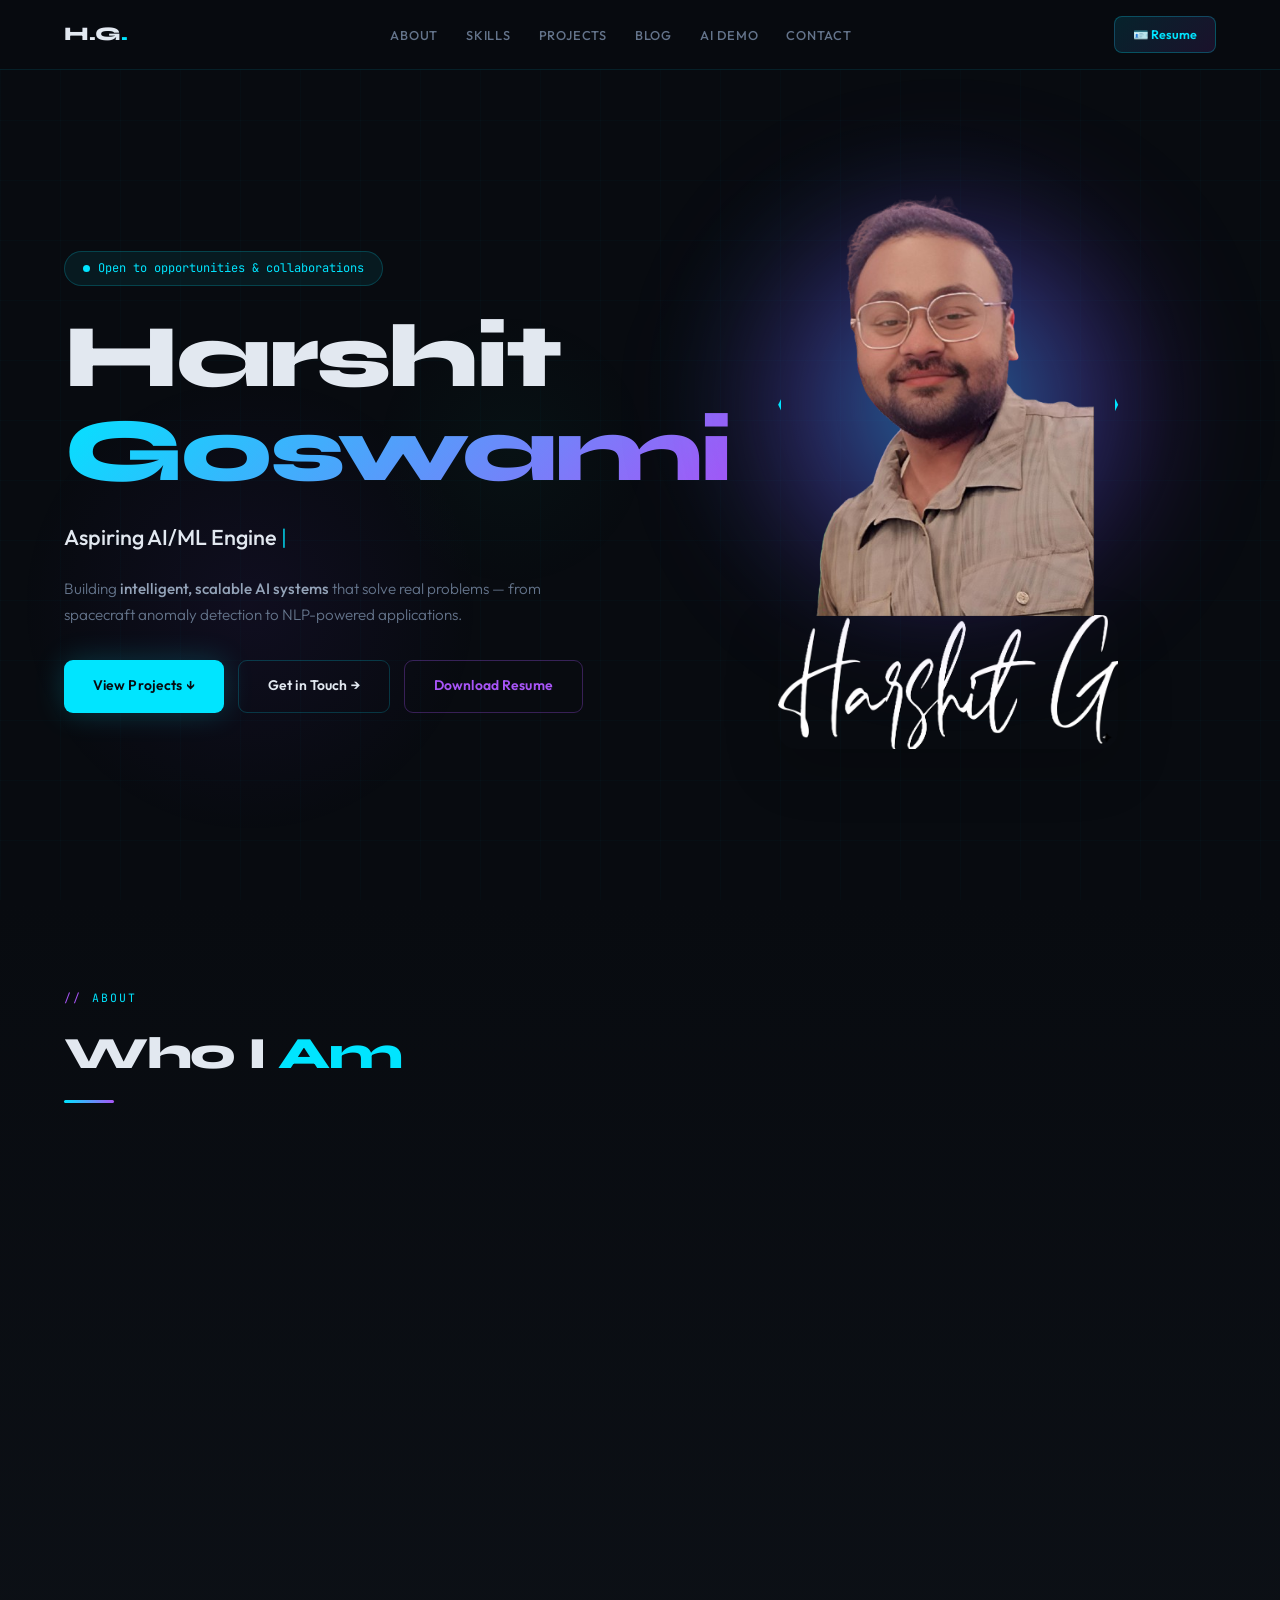
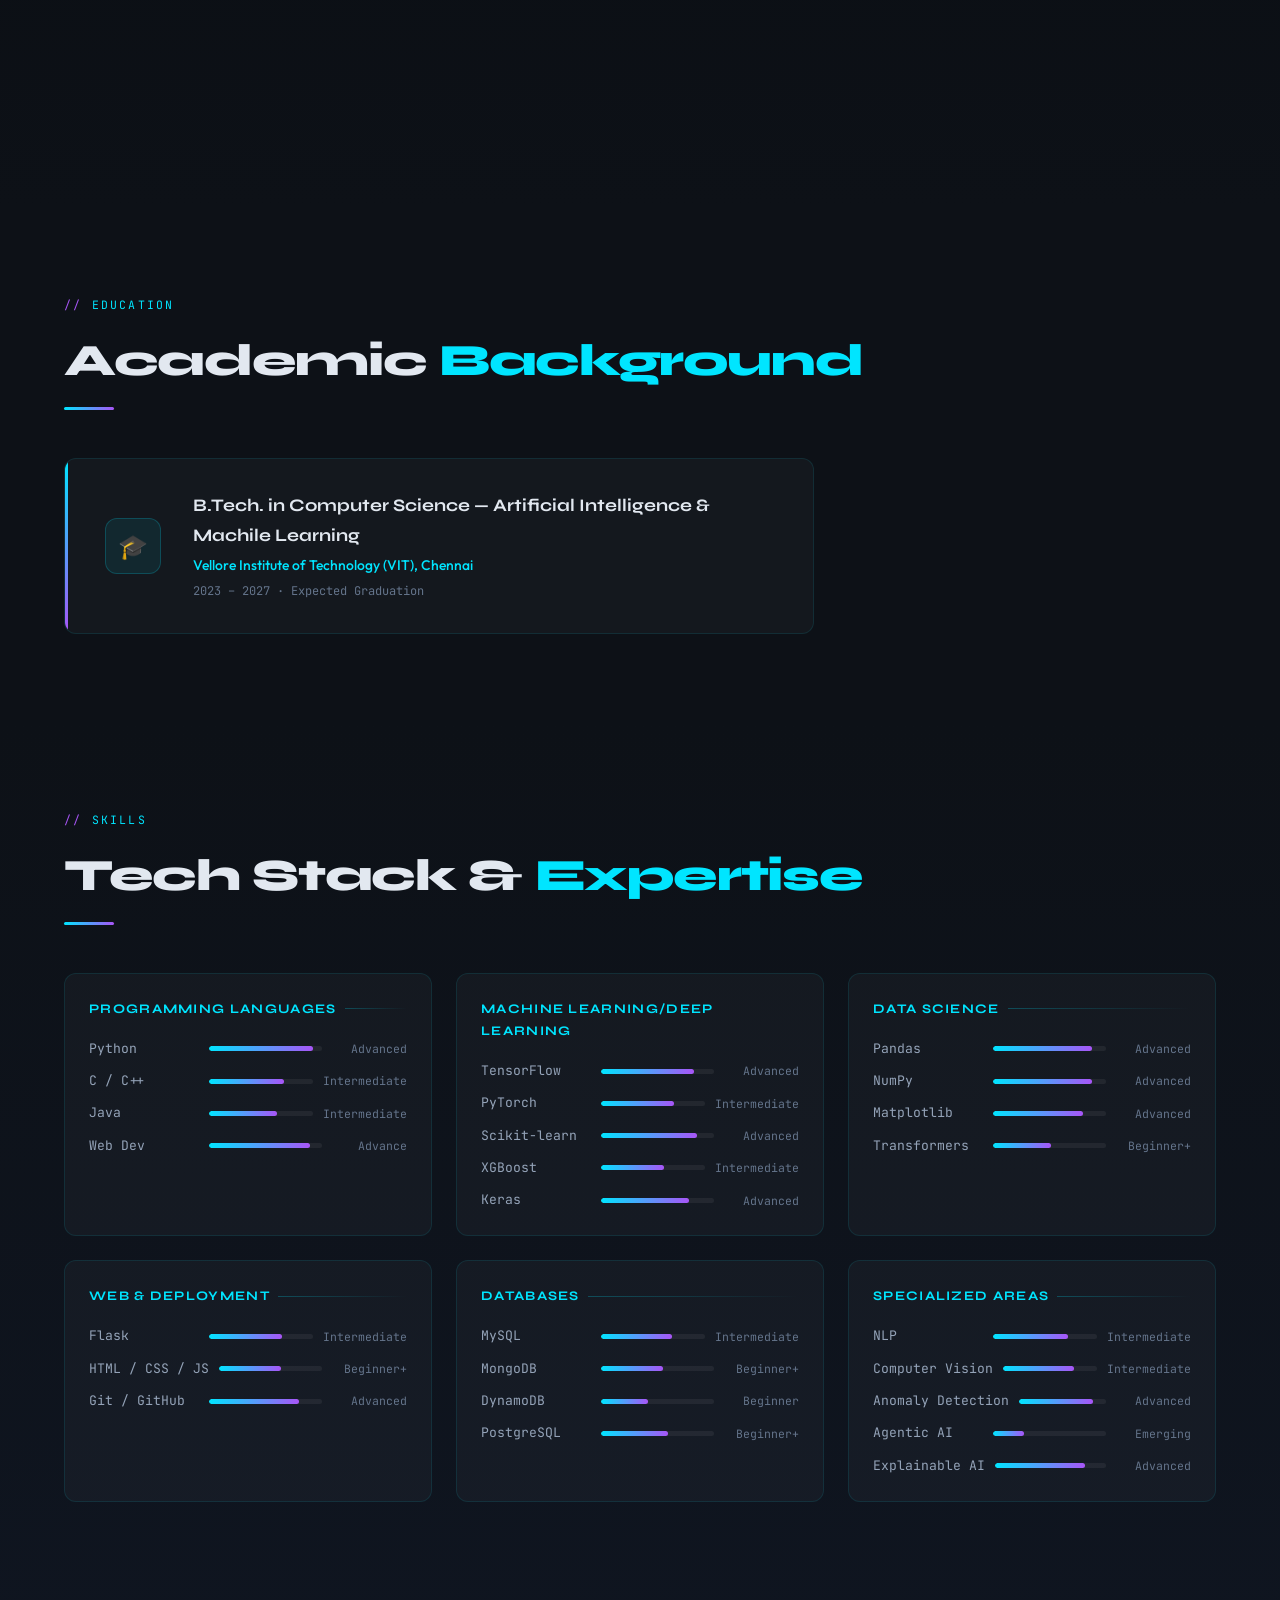
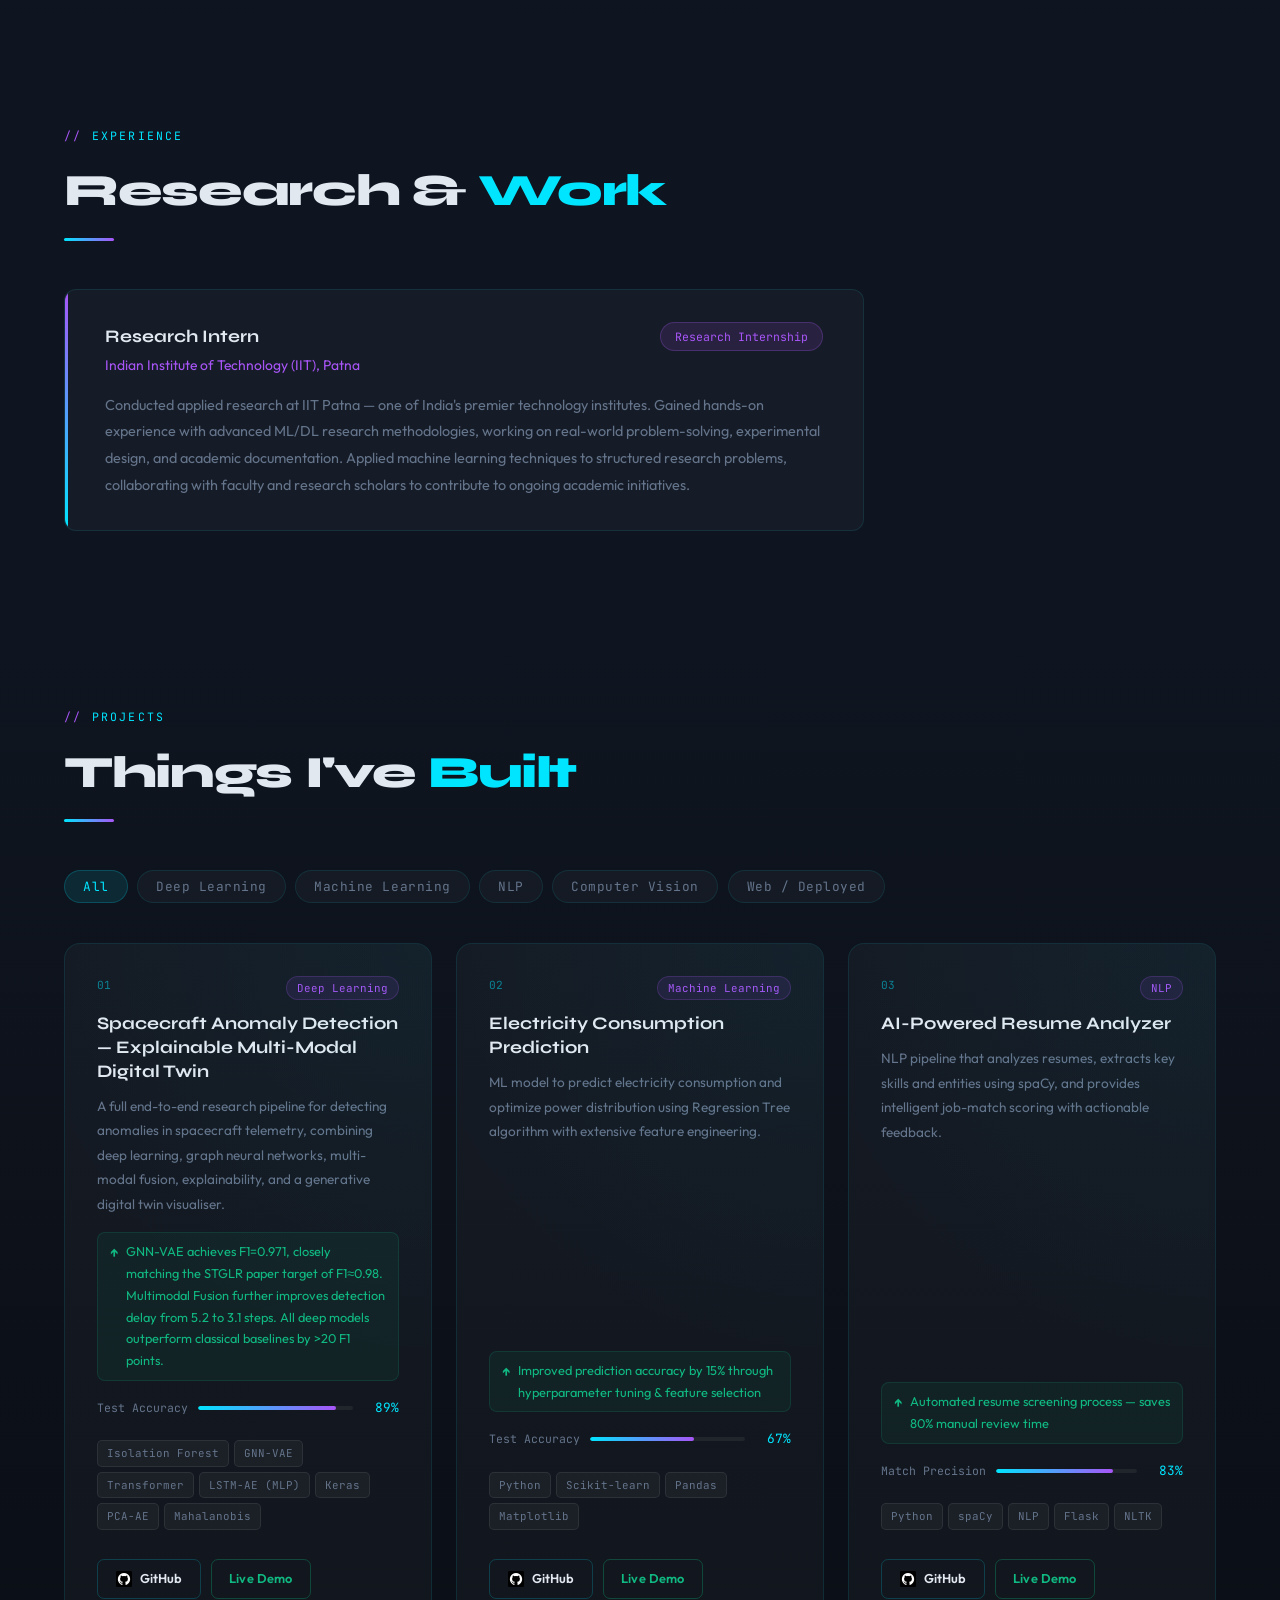
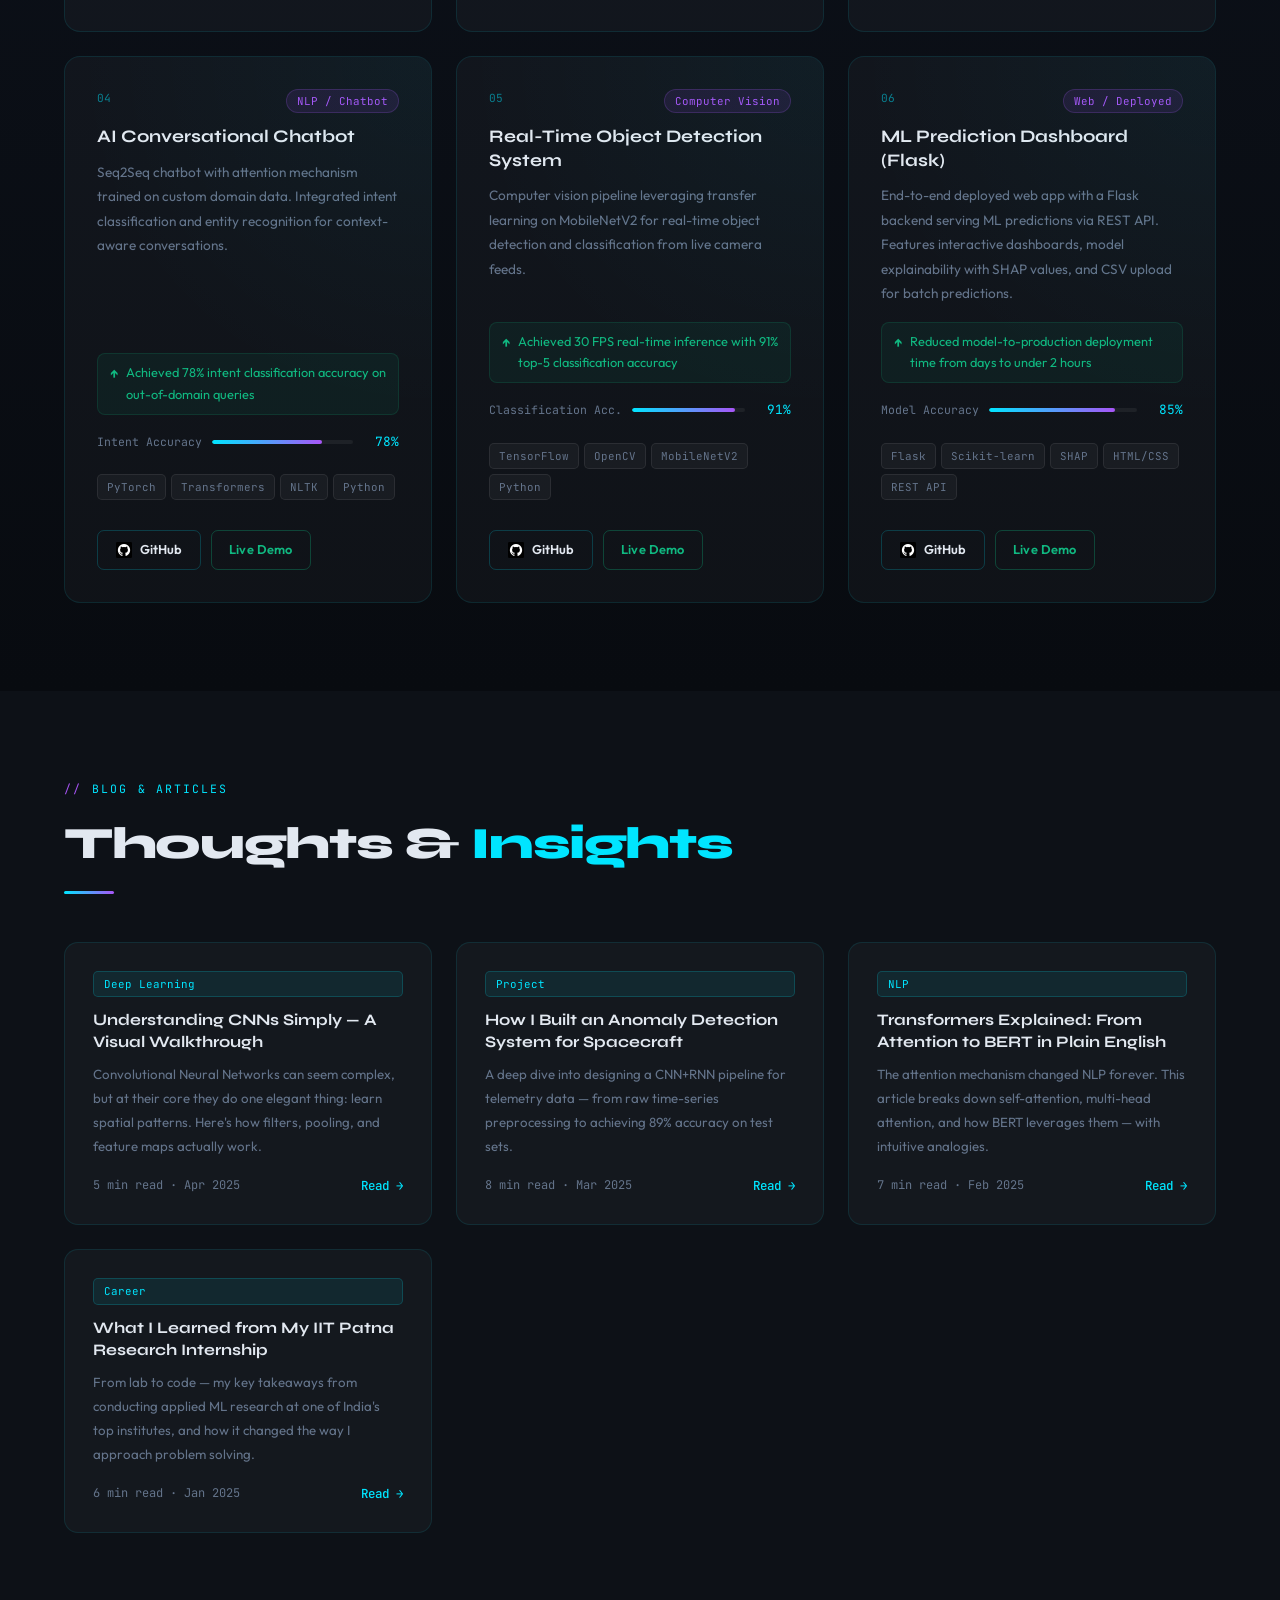
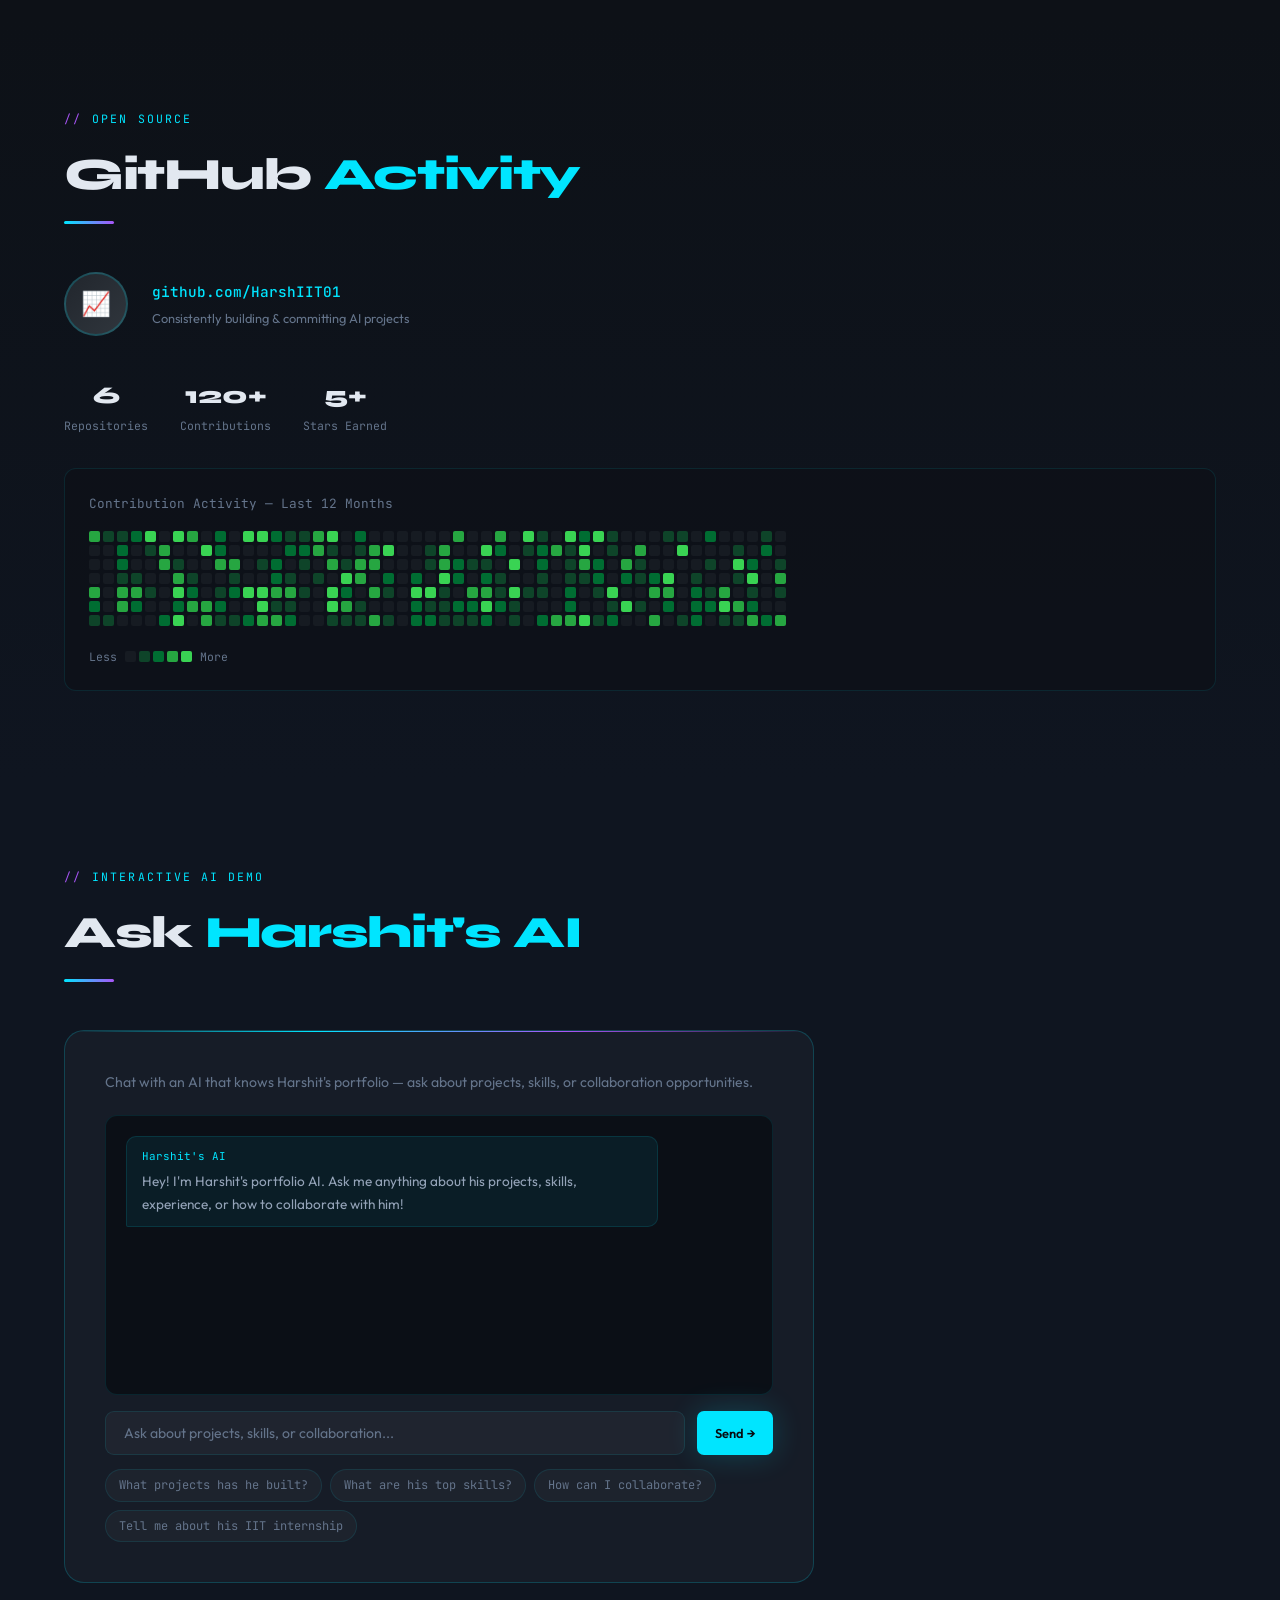
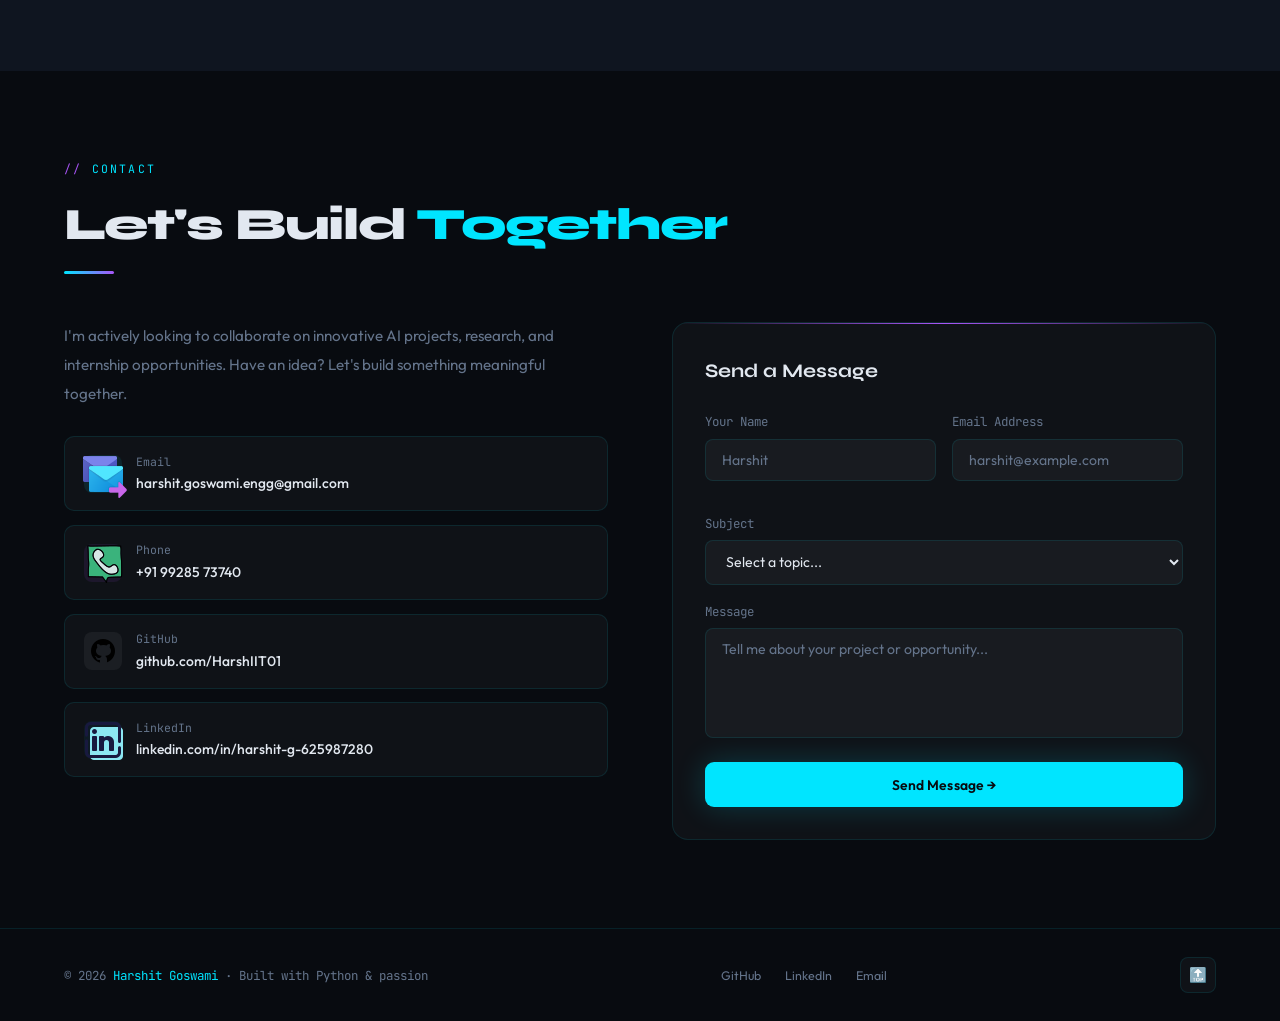
==== index.html @ 1da71f23 "Update index.html" ====
<!DOCTYPE html>
<html lang="en">
<head>
<meta charset="UTF-8"/>
<meta name="viewport" content="width=device-width,initial-scale=1.0"/>
<meta name="description" content="Harshit Goswami — AI/ML Engineer & Builder. B.Tech AI at VIT Chennai, IIT Patna Research Intern. Specializing in Deep Learning, NLP, Computer Vision."/>
<meta name="keywords" content="Harshit Goswami, AI Engineer, ML Engineer, Deep Learning, NLP, VIT Chennai, IIT Patna, Python, TensorFlow, Portfolio"/>
<meta name="author" content="Harshit Goswami"/>
<meta property="og:title" content="Harshit Goswami — AI/ML Engineer"/>
<meta property="og:description" content="Building intelligent, scalable systems that solve real-world problems."/>
<meta property="og:type" content="website"/>
<link rel="icon" href="data:image/svg+xml,<svg xmlns='http://www.w3.org/2000/svg' viewBox='0 0 100 100'><rect width='100' height='100' rx='20' fill='%23080b10'/><text y='72' x='12' font-size='70' font-family='monospace' fill='%2300e5ff' font-weight='bold'>H</text></svg>"/>
<title>Harshit Goswami — AI/ML Engineer</title>
<link rel="preconnect" href="https://fonts.googleapis.com"/>
<link href="https://fonts.googleapis.com/css2?family=Syne:wght@400;600;700;800&family=JetBrains+Mono:wght@300;400;500&family=Outfit:wght@300;400;500;600&display=swap" rel="stylesheet"/>
<style>
:root{
  --bg:#080b10;--bg2:#0d1117;--bg3:#0f1520;
  --cyan:#00e5ff;--cyan2:#00b4d8;
  --purple:#7c3aed;--purple2:#a855f7;
  --green:#10b981;
  --text:#e2e8f0;--muted:#64748b;--muted2:#94a3b8;
  --border:rgba(0,229,255,0.1);--border2:rgba(0,229,255,0.2);
  --glass:rgba(255,255,255,0.03);--card:rgba(255,255,255,0.04);
}
*,*::before,*::after{box-sizing:border-box;margin:0;padding:0}
html{scroll-behavior:smooth}
body{background:var(--bg);color:var(--text);font-family:'Outfit',sans-serif;overflow-x:hidden;line-height:1.7;cursor:default}

/* SCROLLBAR */
::-webkit-scrollbar{width:5px}
::-webkit-scrollbar-track{background:var(--bg2)}
::-webkit-scrollbar-thumb{background:linear-gradient(180deg,var(--cyan),var(--purple2));border-radius:3px}

/* GRID BG */
body::before{content:'';position:fixed;inset:0;background-image:linear-gradient(rgba(0,229,255,0.02) 1px,transparent 1px),linear-gradient(90deg,rgba(0,229,255,0.02) 1px,transparent 1px);background-size:60px 60px;pointer-events:none;z-index:0}

/* ══ PRELOADER ══ */
#preloader{position:fixed;inset:0;background:var(--bg);z-index:9999;display:flex;flex-direction:column;align-items:center;justify-content:center;gap:1.5rem;transition:opacity 0.5s,visibility 0.5s}
#preloader.done{opacity:0;visibility:hidden}
.pre-logo{font-family:'Syne',sans-serif;font-size:2.5rem;font-weight:800;letter-spacing:-0.03em}
.pre-logo span{color:var(--cyan)}
.pre-tagline{font-family:'JetBrains Mono',monospace;font-size:0.72rem;color:var(--muted);letter-spacing:0.15em;text-transform:uppercase;margin-top:-0.5rem}
.pre-bar-wrap{width:220px;height:2px;background:rgba(255,255,255,0.07);border-radius:2px;overflow:hidden}
.pre-bar-fill{height:100%;width:0;background:linear-gradient(90deg,var(--cyan),var(--purple2));border-radius:2px;transition:width 0.05s linear}
.pre-percent{font-family:'JetBrains Mono',monospace;font-size:0.72rem;color:var(--cyan)}

/* ══ NAV ══ */
nav{position:fixed;top:0;left:0;right:0;z-index:200;display:flex;align-items:center;justify-content:space-between;padding:1rem 5%;background:rgba(8,11,16,0.9);backdrop-filter:blur(24px);border-bottom:1px solid var(--border);transition:all 0.3s}
.logo{font-family:'Syne',sans-serif;font-weight:800;font-size:1.2rem;color:var(--text);text-decoration:none}
.logo span{color:var(--cyan)}
.nav-center{display:flex;gap:1.75rem;list-style:none}
.nav-center a{color:var(--muted);text-decoration:none;font-size:0.8rem;font-weight:500;letter-spacing:0.06em;text-transform:uppercase;transition:color 0.25s;position:relative}
.nav-center a::after{content:'';position:absolute;bottom:-3px;left:0;right:0;height:1px;background:var(--cyan);transform:scaleX(0);transition:transform 0.25s}
.nav-center a:hover,.nav-center a.active{color:var(--cyan)}
.nav-center a:hover::after,.nav-center a.active::after{transform:scaleX(1)}
.nav-resume{display:inline-flex;align-items:center;gap:6px;background:linear-gradient(135deg,rgba(0,229,255,0.12),rgba(168,85,247,0.12));border:1px solid rgba(0,229,255,0.25);color:var(--cyan);padding:7px 18px;border-radius:8px;font-size:0.78rem;font-weight:600;text-decoration:none;transition:all 0.3s;white-space:nowrap}
.nav-resume:hover{background:var(--cyan);color:var(--bg);box-shadow:0 0 25px rgba(0,229,255,0.35)}
.hamburger{display:none;flex-direction:column;gap:5px;cursor:pointer;padding:4px}
.hamburger span{width:24px;height:2px;background:var(--muted);border-radius:2px;transition:all 0.3s}

/* ══ HERO ══ */
#hero{min-height:100vh;display:flex;align-items:center;padding:9rem 5% 5rem;position:relative;z-index:1;overflow:hidden}
.hero-glow{position:absolute;pointer-events:none;border-radius:50%}
.hero-glow.g1{top:10%;right:5%;width:600px;height:600px;background:radial-gradient(circle,rgba(0,229,255,0.07) 0%,transparent 65%)}
.hero-glow.g2{bottom:5%;left:0;width:500px;height:500px;background:radial-gradient(circle,rgba(124,58,237,0.07) 0%,transparent 65%)}
.hero-glow.g3{top:50%;left:40%;width:300px;height:300px;background:radial-gradient(circle,rgba(16,185,129,0.04) 0%,transparent 65%);transform:translate(-50%,-50%)}

.hero-badge{display:inline-flex;align-items:center;gap:8px;background:rgba(0,229,255,0.07);border:1px solid rgba(0,229,255,0.2);padding:6px 18px;border-radius:100px;font-family:'JetBrains Mono',monospace;font-size:0.75rem;color:var(--cyan);margin-bottom:1.5rem;animation:fadeUp 0.6s ease both}
.dot-pulse{width:7px;height:7px;border-radius:50%;background:var(--cyan);animation:dpulse 2s infinite}
@keyframes dpulse{0%,100%{opacity:1;transform:scale(1)}50%{opacity:0.4;transform:scale(0.7)}}

.hero-name{font-family:'Syne',sans-serif;font-size:clamp(2.8rem,7vw,6rem);font-weight:800;line-height:1.05;letter-spacing:-0.03em;animation:fadeUp 0.6s 0.1s ease both}
.hero-name .accent{background:linear-gradient(135deg,var(--cyan),var(--purple2));-webkit-background-clip:text;-webkit-text-fill-color:transparent;background-clip:text}

.hero-typing-wrap{font-size:clamp(1rem,2.2vw,1.35rem);color:var(--muted2);margin:1.25rem 0;min-height:2.4rem;animation:fadeUp 0.6s 0.18s ease both;display:flex;align-items:center;gap:4px}
.hero-typing-text{color:var(--text);font-weight:500}
.cursor-blink{color:var(--cyan);font-weight:300;animation:cblink 0.85s step-end infinite}
@keyframes cblink{50%{opacity:0}}

.hero-sub{max-width:520px;color:var(--muted);font-size:0.95rem;margin-bottom:2rem;font-weight:300;animation:fadeUp 0.6s 0.25s ease both}
.hero-sub strong{color:var(--muted2);font-weight:500}

.hero-cta{display:flex;gap:0.9rem;flex-wrap:wrap;animation:fadeUp 0.6s 0.32s ease both}
.btn{display:inline-flex;align-items:center;gap:8px;padding:0.85rem 1.8rem;border-radius:9px;font-weight:600;font-size:0.87rem;text-decoration:none;transition:all 0.3s;letter-spacing:0.01em;border:none;cursor:pointer;font-family:'Outfit',sans-serif}
.btn-cyan{background:var(--cyan);color:var(--bg);box-shadow:0 0 30px rgba(0,229,255,0.2)}
.btn-cyan:hover{background:#00cce8;box-shadow:0 0 50px rgba(0,229,255,0.4);transform:translateY(-2px)}
.btn-outline{background:transparent;border:1px solid var(--border2);color:var(--text)}
.btn-outline:hover{border-color:rgba(0,229,255,0.5);background:rgba(0,229,255,0.05);transform:translateY(-2px)}
.btn-purple{background:transparent;border:1px solid rgba(168,85,247,0.3);color:var(--purple2)}
.btn-purple:hover{border-color:var(--purple2);background:rgba(168,85,247,0.08);transform:translateY(-2px)}
.btn-sm{padding:0.5rem 1.1rem;font-size:0.8rem;border-radius:7px}
.btn-green{background:transparent;border:1px solid rgba(16,185,129,0.3);color:var(--green)}
.btn-green:hover{border-color:var(--green);background:rgba(16,185,129,0.07);transform:translateY(-1px)}

.hero-stats{display:flex;gap:2.5rem;margin-top:3.5rem;animation:fadeUp 0.6s 0.4s ease both;flex-wrap:wrap}
.stat{text-align:left}
.stat-num{font-family:'Syne',sans-serif;font-size:2rem;font-weight:800;color:var(--cyan);display:block;line-height:1}
.stat-label{font-size:0.75rem;color:var(--muted);text-transform:uppercase;letter-spacing:0.08em;margin-top:4px}
.stat-divider{width:1px;background:var(--border);align-self:stretch}

@keyframes fadeUp{from{opacity:0;transform:translateY(22px)}to{opacity:1;transform:translateY(0)}}

/* ══ SECTION COMMONS ══ */
section{padding:5.5rem 5%;position:relative;z-index:1}
.sec-label{font-family:'JetBrains Mono',monospace;font-size:0.72rem;color:var(--cyan);text-transform:uppercase;letter-spacing:0.18em;margin-bottom:0.5rem;display:flex;align-items:center;gap:10px}
.sec-label::before{content:'//';color:var(--purple2)}
.sec-title{font-family:'Syne',sans-serif;font-size:clamp(1.8rem,4vw,2.8rem);font-weight:800;letter-spacing:-0.03em;margin-bottom:0.5rem}
.sec-title .hl{color:var(--cyan)}
.sec-line{width:50px;height:3px;background:linear-gradient(90deg,var(--cyan),var(--purple2));border-radius:2px;margin-bottom:3rem}

/* ══ ABOUT ══ */
#about{background:linear-gradient(180deg,var(--bg) 0%,var(--bg2) 100%)}
.about-grid{display:grid;grid-template-columns:280px 1fr;gap:3.5rem;align-items:start}
.about-card{background:var(--glass);border:1px solid var(--border);border-radius:16px;padding:2rem;text-align:center;position:relative;overflow:hidden}
.about-card::before{content:'';position:absolute;top:0;left:0;right:0;height:1px;background:linear-gradient(90deg,transparent,var(--cyan),transparent)}
.avatar{width:90px;height:90px;border-radius:50%;background:linear-gradient(135deg,var(--cyan),var(--purple2));display:flex;align-items:center;justify-content:center;margin:0 auto 1rem;font-family:'Syne',sans-serif;font-size:1.9rem;font-weight:800;color:var(--bg);position:relative}
.avatar::after{content:'';position:absolute;inset:-5px;border-radius:50%;border:1.5px solid rgba(0,229,255,0.25);animation:rotatering 10s linear infinite}
@keyframes rotatering{to{transform:rotate(360deg);border-color:rgba(168,85,247,0.4)}}
.avatar-name{font-family:'Syne',sans-serif;font-size:1.05rem;font-weight:700;margin-bottom:2px}
.avatar-role{color:var(--cyan);font-size:0.78rem;font-family:'JetBrains Mono',monospace;margin-bottom:1.2rem}
.about-row{display:flex;align-items:flex-start;gap:10px;font-size:0.82rem;color:var(--muted);padding:8px 0;border-bottom:1px solid rgba(255,255,255,0.04);text-align:left}
.about-row:last-child{border:none}
.about-row .ri{color:var(--cyan);font-size:1rem;flex-shrink:0;margin-top:1px}
.about-bio p{color:var(--muted);font-size:0.95rem;line-height:1.9;margin-bottom:1rem}
.about-bio p:last-child{margin:0}

/* ══ EDUCATION ══ */
#education{background:var(--bg2)}
.edu-card{background:var(--glass);border:1px solid var(--border);border-radius:12px;padding:2rem 2.5rem;display:flex;align-items:center;gap:2rem;max-width:750px;position:relative;overflow:hidden;transition:border-color 0.3s,transform 0.3s}
.edu-card:hover{border-color:rgba(0,229,255,0.3);transform:translateX(6px)}
.edu-card::before{content:'';position:absolute;left:0;top:0;bottom:0;width:3px;background:linear-gradient(180deg,var(--cyan),var(--purple2))}
.edu-icon{width:56px;height:56px;border-radius:12px;background:rgba(0,229,255,0.08);border:1px solid rgba(0,229,255,0.2);display:flex;align-items:center;justify-content:center;font-size:1.5rem;flex-shrink:0}
.edu-deg{font-family:'Syne',sans-serif;font-size:1.1rem;font-weight:700;margin-bottom:3px}
.edu-inst{color:var(--cyan);font-size:0.87rem;font-weight:500;margin-bottom:3px}
.edu-year{font-family:'JetBrains Mono',monospace;font-size:0.75rem;color:var(--muted)}

/* ══ SKILLS ══ */
#skills{background:linear-gradient(180deg,var(--bg2) 0%,var(--bg3) 100%)}
.skills-grid{display:grid;grid-template-columns:repeat(auto-fit,minmax(300px,1fr));gap:1.5rem;margin-bottom:3rem}
.skill-cat{background:var(--glass);border:1px solid var(--border);border-radius:12px;padding:1.5rem;transition:border-color 0.3s,transform 0.3s}
.skill-cat:hover{border-color:rgba(0,229,255,0.22);transform:translateY(-3px)}
.skill-cat-hd{font-family:'Syne',sans-serif;font-size:0.82rem;font-weight:700;color:var(--cyan);text-transform:uppercase;letter-spacing:0.1em;margin-bottom:1.1rem;display:flex;align-items:center;gap:8px}
.skill-cat-hd::after{content:'';flex:1;height:1px;background:linear-gradient(90deg,rgba(0,229,255,0.25),transparent)}
.skill-bar-row{display:flex;align-items:center;gap:10px;margin-bottom:10px}
.skill-bar-row:last-child{margin-bottom:0}
.skill-name{font-size:0.82rem;color:var(--muted2);min-width:110px;font-family:'JetBrains Mono',monospace}
.skill-bar{flex:1;height:5px;background:rgba(255,255,255,0.06);border-radius:3px;overflow:hidden;position:relative}
.skill-fill{height:100%;border-radius:3px;background:linear-gradient(90deg,var(--cyan),var(--purple2));width:0;transition:width 1s ease}
.skill-lvl{font-size:0.72rem;color:var(--muted);min-width:75px;text-align:right;font-family:'JetBrains Mono',monospace}

/* ══ EXPERIENCE ══ */
#experience{background:var(--bg3)}
.exp-card{background:var(--glass);border:1px solid var(--border);border-radius:12px;padding:2rem 2.5rem;max-width:800px;position:relative;overflow:hidden;transition:border-color 0.3s,transform 0.3s}
.exp-card:hover{border-color:rgba(168,85,247,0.3);transform:translateX(6px)}
.exp-card::before{content:'';position:absolute;left:0;top:0;bottom:0;width:3px;background:linear-gradient(180deg,var(--purple2),var(--cyan))}
.exp-hd{display:flex;justify-content:space-between;align-items:flex-start;flex-wrap:wrap;gap:1rem;margin-bottom:0.9rem}
.exp-title{font-family:'Syne',sans-serif;font-size:1.1rem;font-weight:700}
.exp-co{color:var(--purple2);font-size:0.87rem;margin-top:2px}
.exp-badge{background:rgba(168,85,247,0.12);border:1px solid rgba(168,85,247,0.25);color:var(--purple2);padding:4px 14px;border-radius:100px;font-size:0.72rem;font-family:'JetBrains Mono',monospace;white-space:nowrap}
.exp-desc{color:var(--muted);font-size:0.9rem;line-height:1.85}

/* ══ PROJECTS ══ */
#projects{background:linear-gradient(180deg,var(--bg3) 0%,var(--bg) 100%)}
.proj-filters{display:flex;gap:0.6rem;flex-wrap:wrap;margin-bottom:2.5rem}
.pf{background:var(--glass);border:1px solid var(--border);color:var(--muted);padding:7px 18px;border-radius:100px;font-size:0.8rem;font-family:'JetBrains Mono',monospace;cursor:pointer;transition:all 0.25s;letter-spacing:0.04em}
.pf:hover,.pf.active{background:rgba(0,229,255,0.1);border-color:var(--border2);color:var(--cyan)}
.proj-grid{display:grid;grid-template-columns:repeat(auto-fill,minmax(340px,1fr));gap:1.5rem}
.proj-card{background:var(--glass);border:1px solid var(--border);border-radius:16px;padding:2rem;display:flex;flex-direction:column;position:relative;overflow:hidden;transition:border-color 0.3s,transform 0.3s;cursor:pointer}
.proj-card:hover{border-color:rgba(0,229,255,0.28);transform:translateY(-6px)}
.proj-card::before{content:'';position:absolute;inset:0;background:radial-gradient(circle at top right,rgba(0,229,255,0.04),transparent 55%);pointer-events:none}
.proj-card.hidden{display:none}
.proj-top{display:flex;justify-content:space-between;align-items:flex-start;margin-bottom:0.75rem}
.proj-num{font-family:'JetBrains Mono',monospace;font-size:0.7rem;color:var(--cyan);opacity:0.5}
.proj-cat-tag{background:rgba(168,85,247,0.1);border:1px solid rgba(168,85,247,0.2);color:var(--purple2);padding:2px 10px;border-radius:100px;font-size:0.68rem;font-family:'JetBrains Mono',monospace}
.proj-title{font-family:'Syne',sans-serif;font-size:1.1rem;font-weight:700;margin-bottom:0.65rem;line-height:1.35}
.proj-desc{color:var(--muted);font-size:0.85rem;line-height:1.8;flex:1}
.proj-impact{display:flex;align-items:flex-start;gap:8px;background:rgba(16,185,129,0.07);border:1px solid rgba(16,185,129,0.15);border-radius:8px;padding:8px 12px;margin:1rem 0;font-size:0.8rem;color:var(--green)}
.proj-impact::before{content:'↑';font-weight:700;flex-shrink:0;margin-top:1px}
.proj-acc-row{display:flex;align-items:center;gap:10px;margin-bottom:0.5rem}
.proj-acc-label{font-size:0.72rem;color:var(--muted);font-family:'JetBrains Mono',monospace;white-space:nowrap}
.proj-acc-bar{flex:1;height:4px;background:rgba(255,255,255,0.06);border-radius:2px;overflow:hidden}
.proj-acc-fill{height:100%;border-radius:2px;background:linear-gradient(90deg,var(--cyan),var(--purple2));transition:width 1.2s ease}
.proj-acc-val{font-family:'JetBrains Mono',monospace;font-size:0.8rem;color:var(--cyan);min-width:36px;text-align:right}
.proj-tags{display:flex;flex-wrap:wrap;gap:5px;margin:0.85rem 0}
.proj-tag{background:rgba(255,255,255,0.04);border:1px solid rgba(255,255,255,0.08);padding:3px 9px;border-radius:5px;font-size:0.68rem;color:var(--muted);font-family:'JetBrains Mono',monospace;transition:all 0.2s}
.proj-card:hover .proj-tag{border-color:rgba(0,229,255,0.12);color:var(--muted2)}
.proj-btns{display:flex;gap:0.6rem;margin-top:1rem}

/* ══ CASE STUDY MODAL ══ */
#modal-overlay{display:none;position:fixed;inset:0;background:rgba(8,11,16,0.92);backdrop-filter:blur(12px);z-index:500;align-items:center;justify-content:center;padding:2rem}
#modal-overlay.open{display:flex}
.modal{background:var(--bg2);border:1px solid var(--border2);border-radius:20px;max-width:760px;width:100%;max-height:90vh;overflow-y:auto;padding:2.5rem;position:relative}
.modal-close{position:absolute;top:1.25rem;right:1.25rem;background:var(--glass);border:1px solid var(--border);color:var(--muted);width:36px;height:36px;border-radius:8px;display:flex;align-items:center;justify-content:center;cursor:pointer;font-size:1.1rem;transition:all 0.2s}
.modal-close:hover{border-color:var(--border2);color:var(--cyan)}
.modal-label{font-family:'JetBrains Mono',monospace;font-size:0.7rem;color:var(--cyan);text-transform:uppercase;letter-spacing:0.15em;margin-bottom:0.5rem}
.modal-title{font-family:'Syne',sans-serif;font-size:1.6rem;font-weight:800;margin-bottom:1.5rem;letter-spacing:-0.02em}
.modal-section{margin-bottom:1.5rem}
.modal-section-hd{font-family:'Syne',sans-serif;font-size:0.95rem;font-weight:700;color:var(--cyan);margin-bottom:0.5rem;display:flex;align-items:center;gap:8px}
.modal-section-hd::before{content:'';width:3px;height:1rem;background:var(--cyan);border-radius:2px;flex-shrink:0}
.modal-section p{color:var(--muted);font-size:0.9rem;line-height:1.85}
.modal-result-grid{display:grid;grid-template-columns:repeat(3,1fr);gap:1rem;margin-top:0.75rem}
.modal-result-item{background:var(--glass);border:1px solid var(--border);border-radius:10px;padding:1rem;text-align:center}
.modal-result-num{font-family:'Syne',sans-serif;font-size:1.4rem;font-weight:800;color:var(--cyan)}
.modal-result-lbl{font-size:0.75rem;color:var(--muted);margin-top:3px}

/* ══ BLOG ══ */
#blog{background:var(--bg2)}
.blog-grid{display:grid;grid-template-columns:repeat(auto-fill,minmax(300px,1fr));gap:1.5rem}
.blog-card{background:var(--glass);border:1px solid var(--border);border-radius:14px;padding:1.75rem;display:flex;flex-direction:column;transition:border-color 0.3s,transform 0.3s}
.blog-card:hover{border-color:rgba(0,229,255,0.25);transform:translateY(-4px)}
.blog-tag{display:inline-block;background:rgba(0,229,255,0.08);border:1px solid rgba(0,229,255,0.18);color:var(--cyan);padding:3px 10px;border-radius:5px;font-size:0.68rem;font-family:'JetBrains Mono',monospace;margin-bottom:0.75rem}
.blog-title{font-family:'Syne',sans-serif;font-size:1rem;font-weight:700;margin-bottom:0.6rem;line-height:1.4}
.blog-excerpt{color:var(--muted);font-size:0.83rem;line-height:1.8;flex:1;margin-bottom:1rem}
.blog-meta{display:flex;align-items:center;justify-content:space-between;font-size:0.75rem;color:var(--muted);font-family:'JetBrains Mono',monospace}
.blog-read{color:var(--cyan);text-decoration:none;font-size:0.78rem;font-weight:500;transition:color 0.2s}
.blog-read:hover{color:var(--cyan2)}

/* ══ GITHUB GRAPH ══ */
#github{background:linear-gradient(180deg,var(--bg2) 0%,var(--bg3) 100%)}
.gh-profile{display:flex;align-items:center;gap:1.5rem;margin-bottom:2.5rem}
.gh-avatar{width:64px;height:64px;border-radius:50%;background:linear-gradient(135deg,#21262d,#30363d);border:2px solid var(--border2);display:flex;align-items:center;justify-content:center;font-size:1.5rem}
.gh-link{color:var(--cyan);text-decoration:none;font-family:'JetBrains Mono',monospace;font-size:0.9rem;font-weight:500;transition:color 0.2s}
.gh-link:hover{color:var(--cyan2)}
.gh-sub{font-size:0.8rem;color:var(--muted);margin-top:3px}
.gh-stats-row{display:flex;gap:2rem;flex-wrap:wrap;margin-bottom:2rem}
.gh-stat{text-align:center}
.gh-stat-num{font-family:'Syne',sans-serif;font-size:1.5rem;font-weight:800;color:var(--text)}
.gh-stat-lbl{font-size:0.72rem;color:var(--muted);font-family:'JetBrains Mono',monospace}
.gh-graph-wrap{background:rgba(13,17,23,0.7);border:1px solid var(--border);border-radius:12px;padding:1.5rem;overflow-x:auto}
.gh-graph-title{font-size:0.8rem;color:var(--muted);margin-bottom:1rem;font-family:'JetBrains Mono',monospace}
#gh-canvas{display:block}
.gh-legend{display:flex;align-items:center;gap:8px;margin-top:1rem;font-size:0.72rem;color:var(--muted);font-family:'JetBrains Mono',monospace}
.gh-legend-squares{display:flex;gap:3px}
.gh-sq{width:11px;height:11px;border-radius:2px}

/* ══ AI FEATURE ══ */
#ai-feature{background:var(--bg3)}
.ai-wrap{background:var(--glass);border:1px solid var(--border2);border-radius:20px;padding:2.5rem;max-width:750px;position:relative;overflow:hidden}
.ai-wrap::before{content:'';position:absolute;top:0;left:0;right:0;height:1px;background:linear-gradient(90deg,transparent,var(--cyan),var(--purple2),transparent)}
.ai-chat{background:rgba(8,11,16,0.7);border:1px solid var(--border);border-radius:12px;padding:1.25rem;height:280px;overflow-y:auto;margin-bottom:1rem;display:flex;flex-direction:column;gap:0.75rem}
.ai-chat::-webkit-scrollbar{width:4px}
.ai-chat::-webkit-scrollbar-thumb{background:rgba(0,229,255,0.15);border-radius:2px}
.chat-msg{max-width:85%;font-size:0.85rem;line-height:1.7;padding:0.65rem 0.95rem;border-radius:10px}
.chat-msg.bot{align-self:flex-start;background:rgba(0,229,255,0.07);border:1px solid rgba(0,229,255,0.12);color:var(--muted2);border-bottom-left-radius:2px}
.chat-msg.user{align-self:flex-end;background:rgba(124,58,237,0.15);border:1px solid rgba(168,85,247,0.2);color:var(--text);border-bottom-right-radius:2px}
.chat-msg .bot-name{font-size:0.68rem;color:var(--cyan);font-family:'JetBrains Mono',monospace;margin-bottom:4px}
.typing-dots{display:flex;gap:4px;padding:4px 0}
.typing-dots span{width:6px;height:6px;border-radius:50%;background:var(--cyan);opacity:0.4;animation:tdot 1.2s ease infinite}
.typing-dots span:nth-child(2){animation-delay:0.2s}
.typing-dots span:nth-child(3){animation-delay:0.4s}
@keyframes tdot{0%,80%,100%{opacity:0.3;transform:scale(0.8)}40%{opacity:1;transform:scale(1)}}
.ai-input-row{display:flex;gap:0.75rem}
.ai-input{flex:1;background:rgba(255,255,255,0.04);border:1px solid var(--border);border-radius:9px;padding:0.75rem 1.1rem;color:var(--text);font-family:'Outfit',sans-serif;font-size:0.88rem;outline:none;transition:border-color 0.25s}
.ai-input:focus{border-color:var(--border2)}
.ai-input::placeholder{color:var(--muted)}
.ai-suggestions{display:flex;flex-wrap:wrap;gap:0.5rem;margin-top:0.9rem}
.ai-sug{background:var(--glass);border:1px solid var(--border);color:var(--muted);padding:5px 13px;border-radius:100px;font-size:0.75rem;cursor:pointer;transition:all 0.2s;font-family:'JetBrains Mono',monospace}
.ai-sug:hover{border-color:var(--border2);color:var(--cyan);background:rgba(0,229,255,0.05)}

/* ══ CONTACT ══ */
#contact{background:var(--bg)}
.contact-grid{display:grid;grid-template-columns:1fr 1fr;gap:4rem;align-items:start}
.contact-links{display:flex;flex-direction:column;gap:0.85rem;margin-bottom:2rem}
.clink{display:flex;align-items:center;gap:14px;background:var(--glass);border:1px solid var(--border);border-radius:10px;padding:0.9rem 1.2rem;text-decoration:none;color:var(--text);transition:all 0.3s}
.clink:hover{border-color:rgba(0,229,255,0.3);background:rgba(0,229,255,0.03);transform:translateX(6px)}
.clink-icon{width:38px;height:38px;border-radius:8px;display:flex;align-items:center;justify-content:center;font-size:1rem;flex-shrink:0}
.clink.email .clink-icon{background:rgba(0,229,255,0.09)}
.clink.phone .clink-icon{background:rgba(168,85,247,0.09)}
.clink.gh .clink-icon{background:rgba(255,255,255,0.05)}
.clink.li .clink-icon{background:rgba(0,119,181,0.09)}
.clink-lbl{font-size:0.72rem;color:var(--muted);font-family:'JetBrains Mono',monospace;margin-bottom:1px}
.clink-val{font-size:0.87rem;font-weight:500}

.contact-form{background:var(--glass);border:1px solid var(--border);border-radius:16px;padding:2rem;position:relative;overflow:hidden}
.contact-form::before{content:'';position:absolute;top:0;left:0;right:0;height:1px;background:linear-gradient(90deg,transparent,var(--purple2),transparent)}
.form-title{font-family:'Syne',sans-serif;font-size:1.2rem;font-weight:700;margin-bottom:1.5rem}
.form-row{display:grid;grid-template-columns:1fr 1fr;gap:1rem;margin-bottom:1rem}
.form-group{margin-bottom:1rem}
.form-group label{display:block;font-size:0.78rem;color:var(--muted);font-family:'JetBrains Mono',monospace;margin-bottom:6px}
.form-group input,.form-group textarea,.form-group select{width:100%;background:rgba(255,255,255,0.04);border:1px solid var(--border);border-radius:8px;padding:0.7rem 1rem;color:var(--text);font-family:'Outfit',sans-serif;font-size:0.88rem;outline:none;transition:border-color 0.25s;resize:none}
.form-group input:focus,.form-group textarea:focus{border-color:var(--border2)}
.form-group input::placeholder,.form-group textarea::placeholder{color:var(--muted)}
.form-group textarea{height:110px}
.form-success{display:none;background:rgba(16,185,129,0.09);border:1px solid rgba(16,185,129,0.2);border-radius:8px;padding:0.85rem 1rem;font-size:0.85rem;color:var(--green);margin-top:1rem;align-items:center;gap:8px}
.form-success.show{display:flex}

/* ══ FOOTER ══ */
footer{border-top:1px solid var(--border);padding:1.75rem 5%;display:flex;justify-content:space-between;align-items:center;flex-wrap:wrap;gap:1rem;position:relative;z-index:1}
.foot-copy{font-family:'JetBrains Mono',monospace;font-size:0.78rem;color:var(--muted)}
.foot-copy span{color:var(--cyan)}
.foot-links{display:flex;gap:1.5rem}
.foot-links a{color:var(--muted);font-size:0.78rem;text-decoration:none;transition:color 0.2s}
.foot-links a:hover{color:var(--cyan)}
.back-top{background:var(--glass);border:1px solid var(--border);color:var(--muted);width:36px;height:36px;border-radius:8px;display:flex;align-items:center;justify-content:center;cursor:pointer;text-decoration:none;transition:all 0.2s;font-size:0.9rem}
.back-top:hover{border-color:var(--border2);color:var(--cyan)}

/* ══ REVEAL ANIMATION ══ */
.reveal{opacity:0;transform:translateY(28px);transition:opacity 0.7s ease,transform 0.7s ease}
.reveal.visible{opacity:1;transform:translateY(0)}

/* ══ MOBILE ══ */
@media(max-width:900px){
  .about-grid{grid-template-columns:1fr}
  .contact-grid{grid-template-columns:1fr}
  .modal-result-grid{grid-template-columns:1fr 1fr}
  .nav-center,.nav-resume{display:none}
  .hamburger{display:flex}
}
@media(max-width:600px){
  .hero-stats{gap:1.5rem}
  .proj-grid{grid-template-columns:1fr}
  .form-row{grid-template-columns:1fr}
  .blog-grid{grid-template-columns:1fr}
  section{padding:4rem 5%}
}
</style>
</head>
<body>

<!-- ══ PRELOADER ══ -->
<div id="preloader">
  <div class="pre-logo">Harsh_IIT<span>.</span></div>
  <div class="pre-tagline">Initializing portfolio...</div>
  <div class="pre-bar-wrap"><div class="pre-bar-fill" id="preBar"></div></div>
  <div class="pre-percent" id="prePercent">0%</div>
</div>

<!-- ══ NAV ══ -->
<nav id="navbar">
  <a href="#hero" class="logo">H.G<span>.</span></a>
  <ul class="nav-center" id="navLinks">
    <li><a href="#about">About</a></li>
    <li><a href="#skills">Skills</a></li>
    <li><a href="#projects">Projects</a></li>
    <li><a href="#blog">Blog</a></li>
    <li><a href="#ai-feature">AI Demo</a></li>
    <li><a href="#contact">Contact</a></li>
  </ul>
  <a href="#" class="nav-resume" onclick="downloadResume(event)">🪪 Resume</a>
  <div class="hamburger" onclick="toggleMobileNav()" id="hamburger">
    <span></span><span></span><span></span>
  </div>
</nav>

<!-- HERO -->

<section id="hero">
  <div class="hero-glow g1"></div>
  <div class="hero-glow g2"></div>
  <div class="hero-glow g3"></div>

  <div class="hero-container">
    
    <!-- LEFT CONTENT -->
    <div class="hero-left">
      <div class="hero-badge"><span class="dot-pulse"></span>Open to opportunities & collaborations</div>
      <h1 class="hero-name">Harshit<br><span class="accent">Goswami</span></h1>
      <div class="hero-typing-wrap">
        <span class="hero-typing-text" id="typingText"></span><span class="cursor-blink">|</span>
      </div>
      <p class="hero-sub">Building <strong>intelligent, scalable AI systems</strong> that solve real problems — from spacecraft anomaly detection to NLP-powered applications.</p>
      <div class="hero-cta">
        <a href="#projects" class="btn btn-cyan">View Projects ↓</a>
        <a href="#contact" class="btn btn-outline">Get in Touch →</a>
        <a href="#" class="btn btn-purple" onclick="downloadResume(event)"> Download Resume</a>
      </div>
    </div>

    <!-- RIGHT IMAGE -->
    <div class="hero-right">
      <div class="hero-3d-wrapper">
        <div class="hero-3d-glow"></div>

        <!-- HEX FRAME ONLY -->
        <div class="hero-hex-border"></div>

        <!-- IMAGE (NOT CLIPPED) -->
        <img class="hero-img" src="IMG_20260206_211610-removebg-preview.png" alt="Harshit"/>
    </div>
    <div class="hero-secondary-img-wrap">
        <img class="hero-img-secondary" src="(2).png" alt="Secondary Harshit image"/>
      </div>
  </div>
</section>

<style>
.hero-container{
  display:flex;
  align-items:center;
  justify-content:space-between;
  gap:3rem;
}

.hero-left{flex:1;}

.hero-right{
  flex:1;
  display:flex;
  flex-direction:column;
  justify-content:center;
  align-items:center;
}

/* WRAPPER */
.hero-3d-wrapper{
  position:relative;
  width:340px;
  height:380px;
}
  
.hero-secondary-img-wrap{
  margin-top:1.3rem;
  width:340px;
  display:flex;
  justify-content:center;
}

.hero-img-secondary{
  width:100%;
  height:auto;
  object-fit:contain;
  border-radius:18px;
  box-shadow:0 20px 55px rgba(0,0,0,0.18);
}
  
/* BACK GLOW */
.hero-3d-glow{
  position:absolute;
  inset:0;
  background:radial-gradient(circle, rgba(0,229,255,0.6), rgba(124,58,237,0.4), transparent 70%);
  filter:blur(45px);
  transform:scale(1.3);
  z-index:0;
}

/* HEXAGON BORDER (LIKE REFERENCE) */
.hero-hex-border{
  position:absolute;
  inset:0;
  border:3px solid #00e5ff;
  clip-path:polygon(25% 5%, 75% 5%, 100% 50%, 75% 95%, 25% 95%, 0% 50%);
  z-index:1;
  box-shadow:
    0 0 20px rgba(0,229,255,0.7),
    0 0 60px rgba(0,229,255,0.5);
}

/* IMAGE POP OUT EFFECT */
.hero-img{
  position:absolute;
  bottom:0;
  left:50%;
  transform:translateX(-50%) scale(1.1);
  height:110%;
  object-fit:contain;
  z-index:2;
}

/* FLOATING */
.hero-3d-wrapper{
  animation:float3d 4s ease-in-out infinite;
}

@keyframes float3d{
  0%{transform:translateY(0px)}
  50%{transform:translateY(-12px)}
  100%{transform:translateY(0px)}
}

@media(max-width:900px){
  .hero-container{
    flex-direction:column;
    text-align:center;
  }
}
</style>
<!-- ══ ABOUT ══ -->
<section id="about">
  <div class="sec-label">About</div>
  <h2 class="sec-title">Who I <span class="hl">Am</span></h2>
  <div class="sec-line"></div>
  <div class="about-grid">
    <div class="about-card reveal">
      <div class="avatar">HG</div>
      <div class="avatar-name">Harshit Goswami</div>
      <div class="avatar-role">Aspiring AI/ML Engineer</div>
      <div class="about-row"><span class="ri">📍</span><span>Udaipur, Rajasthan</span></div>
      <div class="about-row"><span class="ri">🎓</span><span>B.Tech CSE (AIML) — Class of 2027</span></div>
      <div class="about-row"><span class="ri">🔬</span><span>Research Intern @ IIT Patna</span></div>
      <div class="about-row"><span class="ri">✉️</span><span>harshit.goswami.engg@gmail.com</span></div>
      <div class="about-row"><span class="ri">🤝</span><span>Open to internships & collaboration</span></div>
      <br/>
<a href="https://github.com/HarshIIT01" target="_blank" class="btn btn-sm btn-outline" style="width:100%;justify-content:center"><img src="github.png" alt="Github">View GitHub →</a>
    </div>
    <div class="about-bio reveal">
      <p>I'm an AI/ML enthusiast and builder currently pursuing my B.Tech in Artificial Intelligence at Vellore Institute of Technology, Chennai. I focus on creating intelligent, scalable systems that solve real-world problems — not just models, but complete solutions that deliver real impact.</p>
      <p>My work spans machine learning, deep learning, and applied AI, where I've built projects ranging from anomaly detection systems to NLP-powered applications. I enjoy working at the intersection of data, algorithms, and product thinking — turning ideas into deployable, user-focused solutions.</p>
      <p>What drives me is the potential of AI to transform industries and everyday life. I'm constantly experimenting, learning, and building — with a strong belief in shipping fast, iterating smarter, and solving meaningful problems. I completed a research internship at IIT Patna, where I strengthened my understanding of applied ML research methodologies.</p>
      <p>I'm actively looking to collaborate on innovative AI projects and opportunities where I can contribute, learn, and grow as a developer and problem solver.</p>
    </div>
  </div>
</section>

<!-- ══ EDUCATION ══ -->
<section id="education">
  <div class="sec-label">Education</div>
  <h2 class="sec-title">Academic <span class="hl">Background</span></h2>
  <div class="sec-line"></div>
  <div class="edu-card reveal">
    <div class="edu-icon">🎓</div>
    <div>
      <div class="edu-deg">B.Tech. in Computer Science — Artificial Intelligence & Machile Learning</div>
      <div class="edu-inst">Vellore Institute of Technology (VIT), Chennai</div>
      <div class="edu-year">2023 – 2027 · Expected Graduation</div>
    </div>
  </div>
</section>

<!-- ══ SKILLS ══ -->
<section id="skills">
  <div class="sec-label">Skills</div>
  <h2 class="sec-title">Tech Stack &amp; <span class="hl">Expertise</span></h2>
  <div class="sec-line"></div>
  <div class="skills-grid">
    <div class="skill-cat reveal">
      <div class="skill-cat-hd">Programming Languages</div>
      <div class="skill-bar-row"><span class="skill-name">Python</span><div class="skill-bar"><div class="skill-fill" data-w="92"></div></div><span class="skill-lvl">Advanced</span></div>
      <div class="skill-bar-row"><span class="skill-name">C / C++</span><div class="skill-bar"><div class="skill-fill" data-w="72"></div></div><span class="skill-lvl">Intermediate</span></div>
      <div class="skill-bar-row"><span class="skill-name">Java</span><div class="skill-bar"><div class="skill-fill" data-w="65"></div></div><span class="skill-lvl">Intermediate</span></div>
      <div class="skill-bar-row"><span class="skill-name">Web Dev</span><div class="skill-bar"><div class="skill-fill" data-w="89"></div></div><span class="skill-lvl">Advance</span></div>
    </div>
    <div class="skill-cat reveal">
      <div class="skill-cat-hd">Machine Learning/Deep Learning</div>
      <div class="skill-bar-row"><span class="skill-name">TensorFlow</span><div class="skill-bar"><div class="skill-fill" data-w="82"></div></div><span class="skill-lvl">Advanced</span></div>
      <div class="skill-bar-row"><span class="skill-name">PyTorch</span><div class="skill-bar"><div class="skill-fill" data-w="70"></div></div><span class="skill-lvl">Intermediate</span></div>
      <div class="skill-bar-row"><span class="skill-name">Scikit-learn</span><div class="skill-bar"><div class="skill-fill" data-w="85"></div></div><span class="skill-lvl">Advanced</span></div>
      <div class="skill-bar-row"><span class="skill-name">XGBoost</span><div class="skill-bar"><div class="skill-fill" data-w="61"></div></div><span class="skill-lvl">Intermediate</span></div>
      <div class="skill-bar-row"><span class="skill-name">Keras</span><div class="skill-bar"><div class="skill-fill" data-w="78"></div></div><span class="skill-lvl">Advanced</span></div>
    </div>
    <div class="skill-cat reveal">
      <div class="skill-cat-hd">Data Science</div>
      <div class="skill-bar-row"><span class="skill-name">Pandas</span><div class="skill-bar"><div class="skill-fill" data-w="88"></div></div><span class="skill-lvl">Advanced</span></div>
      <div class="skill-bar-row"><span class="skill-name">NumPy</span><div class="skill-bar"><div class="skill-fill" data-w="88"></div></div><span class="skill-lvl">Advanced</span></div>
      <div class="skill-bar-row"><span class="skill-name">Matplotlib</span><div class="skill-bar"><div class="skill-fill" data-w="80"></div></div><span class="skill-lvl">Advanced</span></div>
      <div class="skill-bar-row"><span class="skill-name">Transformers</span><div class="skill-bar"><div class="skill-fill" data-w="51"></div></div><span class="skill-lvl">Beginner+</span></div>
    </div>
    <div class="skill-cat reveal">
      <div class="skill-cat-hd">Web & Deployment</div>
      <div class="skill-bar-row"><span class="skill-name">Flask</span><div class="skill-bar"><div class="skill-fill" data-w="70"></div></div><span class="skill-lvl">Intermediate</span></div>
      <div class="skill-bar-row"><span class="skill-name">HTML / CSS / JS</span><div class="skill-bar"><div class="skill-fill" data-w="60"></div></div><span class="skill-lvl">Beginner+</span></div>
      <div class="skill-bar-row"><span class="skill-name">Git / GitHub</span><div class="skill-bar"><div class="skill-fill" data-w="80"></div></div><span class="skill-lvl">Advanced</span></div>
    </div>
    <div class="skill-cat reveal">
      <div class="skill-cat-hd">Databases</div>
      <div class="skill-bar-row"><span class="skill-name">MySQL</span><div class="skill-bar"><div class="skill-fill" data-w="68"></div></div><span class="skill-lvl">Intermediate</span></div>
      <div class="skill-bar-row"><span class="skill-name">MongoDB</span><div class="skill-bar"><div class="skill-fill" data-w="55"></div></div><span class="skill-lvl">Beginner+</span></div>
      <div class="skill-bar-row"><span class="skill-name">DynamoDB</span><div class="skill-bar"><div class="skill-fill" data-w="42"></div></div><span class="skill-lvl">Beginner</span></div>
      <div class="skill-bar-row"><span class="skill-name">PostgreSQL</span><div class="skill-bar"><div class="skill-fill" data-w="59"></div></div><span class="skill-lvl">Beginner+</span></div>
    </div>
    <div class="skill-cat reveal">
      <div class="skill-cat-hd">Specialized Areas</div>
      <div class="skill-bar-row"><span class="skill-name">NLP</span><div class="skill-bar"><div class="skill-fill" data-w="72"></div></div><span class="skill-lvl">Intermediate</span></div>
      <div class="skill-bar-row"><span class="skill-name">Computer Vision</span><div class="skill-bar"><div class="skill-fill" data-w="75"></div></div><span class="skill-lvl">Intermediate</span></div>
      <div class="skill-bar-row"><span class="skill-name">Anomaly Detection</span><div class="skill-bar"><div class="skill-fill" data-w="85"></div></div><span class="skill-lvl">Advanced</span></div>
      <div class="skill-bar-row"><span class="skill-name">Agentic AI</span><div class="skill-bar"><div class="skill-fill" data-w="27"></div></div><span class="skill-lvl">Emerging</span></div>
      <div class="skill-bar-row"><span class="skill-name">Explainable AI</span><div class="skill-bar"><div class="skill-fill" data-w="81"></div></div><span class="skill-lvl">Advanced</span></div>
    </div>
  </div>
</section>

<!-- ══ EXPERIENCE ══ -->
<section id="experience">
  <div class="sec-label">Experience</div>
  <h2 class="sec-title">Research &amp; <span class="hl">Work</span></h2>
  <div class="sec-line"></div>
  <div class="exp-card reveal">
    <div class="exp-hd">
      <div>
        <div class="exp-title">Research Intern</div>
        <div class="exp-co">Indian Institute of Technology (IIT), Patna</div>
      </div>
      <span class="exp-badge">Research Internship</span>
    </div>
    <div class="exp-desc">Conducted applied research at IIT Patna — one of India's premier technology institutes. Gained hands-on experience with advanced ML/DL research methodologies, working on real-world problem-solving, experimental design, and academic documentation. Applied machine learning techniques to structured research problems, collaborating with faculty and research scholars to contribute to ongoing academic initiatives.</div>
  </div>
</section>

<!-- ══ PROJECTS ══ -->
<section id="projects">
  <div class="sec-label">Projects</div>
  <h2 class="sec-title">Things I've <span class="hl">Built</span></h2>
  <div class="sec-line"></div>
  <div class="proj-filters">
    <button class="pf active" data-filter="all">All</button>
    <button class="pf" data-filter="dl">Deep Learning</button>
    <button class="pf" data-filter="ml">Machine Learning</button>
    <button class="pf" data-filter="nlp">NLP</button>
    <button class="pf" data-filter="cv">Computer Vision</button>
    <button class="pf" data-filter="web">Web / Deployed</button>
  </div>

  <div class="proj-grid" id="projGrid">

    <!-- P1 -->
    <div class="proj-card reveal" data-tags="dl" onclick="openModal('p1')">
      <div class="proj-top">
        <span class="proj-num">01</span>
        <span class="proj-cat-tag">Deep Learning</span>
      </div>
      <div class="proj-title">Spacecraft Anomaly Detection — Explainable Multi-Modal Digital Twin</div>
      <div class="proj-desc">A full end-to-end research pipeline for detecting anomalies in spacecraft telemetry, combining deep learning, graph neural networks, multi-modal fusion, explainability, and a generative digital twin visualiser.</div>
      <div class="proj-impact">GNN-VAE achieves F1=0.971, closely matching the STGLR paper target of F1≈0.98.
Multimodal Fusion further improves detection delay from 5.2 to 3.1 steps.
All deep models outperform classical baselines by >20 F1 points.</div>
      <div class="proj-acc-row">
        <span class="proj-acc-label">Test Accuracy</span>
        <div class="proj-acc-bar"><div class="proj-acc-fill" data-w="89"></div></div>
        <span class="proj-acc-val">89%</span>
      </div>
      <div class="proj-tags">
        <span class="proj-tag">Isolation Forest</span><span class="proj-tag">GNN-VAE</span><span class="proj-tag">Transformer</span><span class="proj-tag">LSTM-AE (MLP)</span><span class="proj-tag">Keras</span><span class="proj-tag">PCA-AE</span><span class="proj-tag">Mahalanobis</span>
      </div>
      <div class="proj-btns" onclick="event.stopPropagation()">
        <a href="https://github.com/HarshIIT01/XAI-SPACECRAFT-ANOMALY-DETECTION-MULTI-MODEL-SYSTEM" target="_blank" class="btn btn-sm btn-outline"><img src="github.png" alt=""> GitHub</a>
        <a href="#" class="btn btn-sm btn-green"> Live Demo</a>
      </div>
    </div>

    <!-- P2 -->
    <div class="proj-card reveal" data-tags="ml" onclick="openModal('p2')">
      <div class="proj-top">
        <span class="proj-num">02</span>
        <span class="proj-cat-tag">Machine Learning</span>
      </div>
      <div class="proj-title">Electricity Consumption Prediction</div>
      <div class="proj-desc">ML model to predict electricity consumption and optimize power distribution using Regression Tree algorithm with extensive feature engineering.</div>
      <div class="proj-impact">Improved prediction accuracy by 15% through hyperparameter tuning & feature selection</div>
      <div class="proj-acc-row">
        <span class="proj-acc-label">Test Accuracy</span>
        <div class="proj-acc-bar"><div class="proj-acc-fill" data-w="67"></div></div>
        <span class="proj-acc-val">67%</span>
      </div>
      <div class="proj-tags">
        <span class="proj-tag">Python</span><span class="proj-tag">Scikit-learn</span><span class="proj-tag">Pandas</span><span class="proj-tag">Matplotlib</span>
      </div>
      <div class="proj-btns" onclick="event.stopPropagation()">
        <a href="https://github.com/HarshIIT01" target="_blank" class="btn btn-sm btn-outline"><img src="github.png" alt=""> GitHub</a>
        <a href="#" class="btn btn-sm btn-green"> Live Demo</a>
      </div>
    </div>

    <!-- P3 -->
    <div class="proj-card reveal" data-tags="nlp" onclick="openModal('p3')">
      <div class="proj-top">
        <span class="proj-num">03</span>
        <span class="proj-cat-tag">NLP</span>
      </div>
      <div class="proj-title">AI-Powered Resume Analyzer</div>
      <div class="proj-desc">NLP pipeline that analyzes resumes, extracts key skills and entities using spaCy, and provides intelligent job-match scoring with actionable feedback.</div>
      <div class="proj-impact">Automated resume screening process — saves 80% manual review time</div>
      <div class="proj-acc-row">
        <span class="proj-acc-label">Match Precision</span>
        <div class="proj-acc-bar"><div class="proj-acc-fill" data-w="83"></div></div>
        <span class="proj-acc-val">83%</span>
      </div>
      <div class="proj-tags">
        <span class="proj-tag">Python</span><span class="proj-tag">spaCy</span><span class="proj-tag">NLP</span><span class="proj-tag">Flask</span><span class="proj-tag">NLTK</span>
      </div>
      <div class="proj-btns" onclick="event.stopPropagation()">
        <a href="https://github.com/HarshIIT01" target="_blank" class="btn btn-sm btn-outline"><img src="github.png" alt=""> GitHub</a>
        <a href="#" class="btn btn-sm btn-green"> Live Demo</a>
      </div>
    </div>

    <!-- P4 -->
    <div class="proj-card reveal" data-tags="nlp" onclick="openModal('p4')">
      <div class="proj-top">
        <span class="proj-num">04</span>
        <span class="proj-cat-tag">NLP / Chatbot</span>
      </div>
      <div class="proj-title">AI Conversational Chatbot</div>
      <div class="proj-desc">Seq2Seq chatbot with attention mechanism trained on custom domain data. Integrated intent classification and entity recognition for context-aware conversations.</div>
      <div class="proj-impact">Achieved 78% intent classification accuracy on out-of-domain queries</div>
      <div class="proj-acc-row">
        <span class="proj-acc-label">Intent Accuracy</span>
        <div class="proj-acc-bar"><div class="proj-acc-fill" data-w="78"></div></div>
        <span class="proj-acc-val">78%</span>
      </div>
      <div class="proj-tags">
        <span class="proj-tag">PyTorch</span><span class="proj-tag">Transformers</span><span class="proj-tag">NLTK</span><span class="proj-tag">Python</span>
      </div>
      <div class="proj-btns" onclick="event.stopPropagation()">
        <a href="https://github.com/HarshIIT01" target="_blank" class="btn btn-sm btn-outline"><img src="github.png" alt=""> GitHub</a>
        <a href="#" class="btn btn-sm btn-green"> Live Demo</a>
      </div>
    </div>

    <!-- P5 -->
    <div class="proj-card reveal" data-tags="cv" onclick="openModal('p5')">
      <div class="proj-top">
        <span class="proj-num">05</span>
        <span class="proj-cat-tag">Computer Vision</span>
      </div>
      <div class="proj-title">Real-Time Object Detection System</div>
      <div class="proj-desc">Computer vision pipeline leveraging transfer learning on MobileNetV2 for real-time object detection and classification from live camera feeds.</div>
      <div class="proj-impact">Achieved 30 FPS real-time inference with 91% top-5 classification accuracy</div>
      <div class="proj-acc-row">
        <span class="proj-acc-label">Classification Acc.</span>
        <div class="proj-acc-bar"><div class="proj-acc-fill" data-w="91"></div></div>
        <span class="proj-acc-val">91%</span>
      </div>
      <div class="proj-tags">
        <span class="proj-tag">TensorFlow</span><span class="proj-tag">OpenCV</span><span class="proj-tag">MobileNetV2</span><span class="proj-tag">Python</span>
      </div>
      <div class="proj-btns" onclick="event.stopPropagation()">
        <a href="https://github.com/HarshIIT01" target="_blank" class="btn btn-sm btn-outline"><img src="github.png" alt=""> GitHub</a>
        <a href="#" class="btn btn-sm btn-green"> Live Demo</a>
      </div>
    </div>

    <!-- P6 -->
    <div class="proj-card reveal" data-tags="web" onclick="openModal('p6')">
      <div class="proj-top">
        <span class="proj-num">06</span>
        <span class="proj-cat-tag">Web / Deployed</span>
      </div>
      <div class="proj-title">ML Prediction Dashboard (Flask)</div>
      <div class="proj-desc">End-to-end deployed web app with a Flask backend serving ML predictions via REST API. Features interactive dashboards, model explainability with SHAP values, and CSV upload for batch predictions.</div>
      <div class="proj-impact">Reduced model-to-production deployment time from days to under 2 hours</div>
      <div class="proj-acc-row">
        <span class="proj-acc-label">Model Accuracy</span>
        <div class="proj-acc-bar"><div class="proj-acc-fill" data-w="85"></div></div>
        <span class="proj-acc-val">85%</span>
      </div>
      <div class="proj-tags">
        <span class="proj-tag">Flask</span><span class="proj-tag">Scikit-learn</span><span class="proj-tag">SHAP</span><span class="proj-tag">HTML/CSS</span><span class="proj-tag">REST API</span>
      </div>
      <div class="proj-btns" onclick="event.stopPropagation()">
        <a href="https://github.com/HarshIIT01" target="_blank" class="btn btn-sm btn-outline"><img src="github.png" alt=""> GitHub</a>
        <a href="#" class="btn btn-sm btn-green"> Live Demo</a>
      </div>
    </div>

  </div>
</section>
  
<!-- ══ CASE STUDY MODAL ══ -->
<div id="modal-overlay" onclick="closeModal(event)">
  <div class="modal" id="modalContent">
    <button class="modal-close" onclick="closeModalBtn()">✕</button>
    <div id="modalBody"></div>
  </div>
</div>

<!-- ══ BLOG ══ -->
<section id="blog">
  <div class="sec-label">Blog & Articles</div>
  <h2 class="sec-title">Thoughts &amp; <span class="hl">Insights</span></h2>
  <div class="sec-line"></div>
  <div class="blog-grid">
    <div class="blog-card reveal">
      <span class="blog-tag">Deep Learning</span>
      <div class="blog-title">Understanding CNNs Simply — A Visual Walkthrough</div>
      <div class="blog-excerpt">Convolutional Neural Networks can seem complex, but at their core they do one elegant thing: learn spatial patterns. Here's how filters, pooling, and feature maps actually work.</div>
      <div class="blog-meta">
        <span>5 min read · Apr 2025</span>
        <a href="#" class="blog-read">Read →</a>
      </div>
    </div>
    <div class="blog-card reveal">
      <span class="blog-tag">Project</span>
      <div class="blog-title">How I Built an Anomaly Detection System for Spacecraft</div>
      <div class="blog-excerpt">A deep dive into designing a CNN+RNN pipeline for telemetry data — from raw time-series preprocessing to achieving 89% accuracy on test sets.</div>
      <div class="blog-meta">
        <span>8 min read · Mar 2025</span>
        <a href="#" class="blog-read">Read →</a>
      </div>
    </div>
    <div class="blog-card reveal">
      <span class="blog-tag">NLP</span>
      <div class="blog-title">Transformers Explained: From Attention to BERT in Plain English</div>
      <div class="blog-excerpt">The attention mechanism changed NLP forever. This article breaks down self-attention, multi-head attention, and how BERT leverages them — with intuitive analogies.</div>
      <div class="blog-meta">
        <span>7 min read · Feb 2025</span>
        <a href="#" class="blog-read">Read →</a>
      </div>
    </div>
    <div class="blog-card reveal">
      <span class="blog-tag">Career</span>
      <div class="blog-title">What I Learned from My IIT Patna Research Internship</div>
      <div class="blog-excerpt">From lab to code — my key takeaways from conducting applied ML research at one of India's top institutes, and how it changed the way I approach problem solving.</div>
      <div class="blog-meta">
        <span>6 min read · Jan 2025</span>
        <a href="#" class="blog-read">Read →</a>
      </div>
    </div>
  </div>
</section>

<!-- ══ GITHUB GRAPH ══ -->
<section id="github">
  <div class="sec-label">Open Source</div>
  <h2 class="sec-title">GitHub <span class="hl">Activity</span></h2>
  <div class="sec-line"></div>
  <div class="gh-profile reveal">
    <div class="gh-avatar">📈</div>
    <div>
      <a href="https://github.com/HarshIIT01" target="_blank" class="gh-link">github.com/HarshIIT01</a>
      <div class="gh-sub">Consistently building &amp; committing AI projects</div>
    </div>
  </div>
  <div class="gh-stats-row reveal">
    <div class="gh-stat"><div class="gh-stat-num">6</div><div class="gh-stat-lbl">Repositories</div></div>
    <div class="gh-stat"><div class="gh-stat-num">120+</div><div class="gh-stat-lbl">Contributions</div></div>
    <div class="gh-stat"><div class="gh-stat-num">5+</div><div class="gh-stat-lbl">Stars Earned</div></div>
  </div>
  <div class="gh-graph-wrap reveal">
    <div class="gh-graph-title">Contribution Activity — Last 12 Months</div>
    <canvas id="gh-canvas" width="700" height="100"></canvas>
    <div class="gh-legend">
      <span>Less</span>
      <div class="gh-legend-squares">
        <div class="gh-sq" style="background:#161b22"></div>
        <div class="gh-sq" style="background:#0e4429"></div>
        <div class="gh-sq" style="background:#006d32"></div>
        <div class="gh-sq" style="background:#26a641"></div>
        <div class="gh-sq" style="background:#39d353"></div>
      </div>
      <span>More</span>
    </div>
  </div>
</section>

<!-- ══ AI INTERACTIVE FEATURE ══ -->
<section id="ai-feature">
  <div class="sec-label">Interactive AI Demo</div>
  <h2 class="sec-title">Ask <span class="hl">Harshit's AI</span></h2>
  <div class="sec-line"></div>
  <div class="ai-wrap reveal">
    <p style="color:var(--muted);font-size:0.88rem;margin-bottom:1.25rem">Chat with an AI that knows Harshit's portfolio — ask about projects, skills, or collaboration opportunities.</p>
    <div class="ai-chat" id="aiChat">
      <div class="chat-msg bot">
        <div class="bot-name">Harshit's AI</div>
        Hey!  I'm Harshit's portfolio AI. Ask me anything about his projects, skills, experience, or how to collaborate with him!
      </div>
    </div>
    <div class="ai-input-row">
      <input class="ai-input" id="aiInput" placeholder="Ask about projects, skills, or collaboration..." onkeydown="if(event.key==='Enter')sendAIMsg()"/>
      <button class="btn btn-cyan btn-sm" onclick="sendAIMsg()">Send →</button>
    </div>
    <div class="ai-suggestions">
      <span class="ai-sug" onclick="quickAsk(this)">What projects has he built?</span>
      <span class="ai-sug" onclick="quickAsk(this)">What are his top skills?</span>
      <span class="ai-sug" onclick="quickAsk(this)">How can I collaborate?</span>
      <span class="ai-sug" onclick="quickAsk(this)">Tell me about his IIT internship</span>
    </div>
  </div>
</section>

<!-- ══ CONTACT ══ -->
<section id="contact">
  <div class="sec-label">Contact</div>
  <h2 class="sec-title">Let's Build <span class="hl">Together</span></h2>
  <div class="sec-line"></div>
  <div class="contact-grid">
    <div>
      <p style="color:var(--muted);font-size:0.95rem;margin-bottom:1.75rem;line-height:1.9">I'm actively looking to collaborate on innovative AI projects, research, and internship opportunities. Have an idea? Let's build something meaningful together.</p>
      <div class="contact-links">
        <a href="mailto:harshit.goswami.engg@gmail.com" class="clink email reveal">
          <div class="clink-icon"><img src="icons8-send-email-48.png" alt=""></div>
          <div><div class="clink-lbl">Email</div><div class="clink-val">harshit.goswami.engg@gmail.com</div></div>
        </a>
        <a href="tel:+919928573740" class="clink phone reveal">
          <div class="clink-icon"><img src="icons8-phone-48.png" alt=""></div>
          <div><div class="clink-lbl">Phone</div><div class="clink-val">+91 99285 73740</div></div>
        </a>
        <a href="https://github.com/HarshIIT01" target="_blank" class="clink gh reveal">
          <div class="clink-icon"><img src="icons8-github-30.png" alt=""></div>
          <div><div class="clink-lbl">GitHub</div><div class="clink-val">github.com/HarshIIT01</div></div>
        </a>
        <a href="https://www.linkedin.com/in/harshit-g-625987280/" target="_blank" class="clink li reveal">
          <div class="clink-icon"><img src="icons8-linkedin-48.png" alt=""></div>
          <div><div class="clink-lbl">LinkedIn</div><div class="clink-val">linkedin.com/in/harshit-g-625987280</div></div>
        </a>
      </div>
    </div>
    <div class="contact-form reveal">
      <div class="form-title">Send a Message </div>
      <div class="form-row">
        <div class="form-group"><label>Your Name</label><input type="text" placeholder="Harshit" id="fname"/></div>
        <div class="form-group"><label>Email Address</label><input type="email" placeholder="harshit@example.com" id="femail"/></div>
      </div>
      <div class="form-group"><label>Subject</label>
        <select id="fsubject" style="background:rgba(255,255,255,0.04);border:1px solid var(--border);border-radius:8px;padding:0.7rem 1rem;color:var(--text);font-family:'Outfit',sans-serif;font-size:0.88rem;outline:none;width:100%">
          <option value="" style="background:#0d1117">Select a topic...</option>
          <option value="collab" style="background:#0d1117">Project Collaboration</option>
          <option value="intern" style="background:#0d1117">Internship Opportunity</option>
          <option value="research" style="background:#0d1117">Research Partnership</option>
          <option value="other" style="background:#0d1117">Other</option>
        </select>
      </div>
      <div class="form-group"><label>Message</label><textarea id="fmessage" placeholder="Tell me about your project or opportunity..."></textarea></div>
      <button class="btn btn-cyan" style="width:100%;justify-content:center" onclick="submitForm()">Send Message →</button>
      <div class="form-success" id="formSuccess"> Message sent! Harshit will get back to you within 24 hours.</div>
    </div>
  </div>
</section>

<!-- ══ FOOTER ══ -->
<footer>
  <div class="foot-copy">&copy; 2026 <span>Harshit Goswami</span> · Built with Python &amp; passion</div>
  <div class="foot-links">
    <a href="https://github.com/HarshIIT01" target="_blank">GitHub</a>
    <a href="https://www.linkedin.com/in/harshit-g-625987280/" target="_blank">LinkedIn</a>
    <a href="mailto:harshit.goswami.engg@gmail.com">Email</a>
  </div>
  <a href="#hero" class="back-top" title="Back to top">🔝</a>
</footer>

<script>
// ══ PRELOADER ══
(function(){
  const bar = document.getElementById('preBar');
  const pct = document.getElementById('prePercent');
  const pre = document.getElementById('preloader');
  let p = 0;
  const iv = setInterval(()=>{
    p += Math.random()*8 + 2;
    if(p >= 100){p=100;clearInterval(iv);setTimeout(()=>{pre.classList.add('done');initAll();},300)}
    bar.style.width = p+'%';
    pct.textContent = Math.round(p)+'%';
  },60);
})();

function initAll(){
  initTyping();
  initCounters();
  initReveal();
  initSkillBars();
  initAccBars();
  initGHGraph();
  initFilters();
}

// ══ TYPING ANIMATION ══
function initTyping(){
  const words=['Aspiring AI/ML Engineer','Deep Learning Enthusiast','Problem Solver','Research Intern @ IIT Patna','Python Developer'];
  let wi=0,ci=0,del=false;
  const el=document.getElementById('typingText');
  function tick(){
    const w=words[wi];
    if(!del){
      el.textContent=w.slice(0,ci+1);ci++;
      if(ci===w.length){del=true;setTimeout(tick,1600);return;}
    } else {
      el.textContent=w.slice(0,ci-1);ci--;
      if(ci===0){del=false;wi=(wi+1)%words.length;}
    }
    setTimeout(tick,del?55:95);
  }
  tick();
}

// ══ COUNTERS ══
function initCounters(){
  document.querySelectorAll('.stat-num[data-target]').forEach(el=>{
    const target=+el.dataset.target;
    let cur=0;
    const iv=setInterval(()=>{
      cur++;el.textContent=cur+(el.dataset.suffix||'');
      if(cur>=target)clearInterval(iv);
    },120);
  });
}

// ══ REVEAL ══
function initReveal(){
  const obs=new IntersectionObserver((entries)=>{
    entries.forEach((e,i)=>{
      if(e.isIntersecting){
        setTimeout(()=>e.target.classList.add('visible'),i*70);
        obs.unobserve(e.target);
      }
    });
  },{threshold:0.08});
  document.querySelectorAll('.reveal').forEach(el=>obs.observe(el));
}

// ══ SKILL BARS ══
function initSkillBars(){
  const obs=new IntersectionObserver((entries)=>{
    entries.forEach(e=>{
      if(e.isIntersecting){
        e.target.querySelectorAll('.skill-fill').forEach(b=>{
          b.style.width=b.dataset.w+'%';
        });
        obs.unobserve(e.target);
      }
    });
  },{threshold:0.2});
  document.querySelectorAll('.skill-cat').forEach(el=>obs.observe(el));
}

// ══ ACCURACY BARS ══
function initAccBars(){
  const obs=new IntersectionObserver((entries)=>{
    entries.forEach(e=>{
      if(e.isIntersecting){
        e.target.querySelectorAll('.proj-acc-fill').forEach(b=>{
          b.style.width=b.dataset.w+'%';
        });
        obs.unobserve(e.target);
      }
    });
  },{threshold:0.1});
  document.querySelectorAll('.proj-card').forEach(el=>obs.observe(el));
}

// ══ FILTERS ══
function initFilters(){
  document.querySelectorAll('.pf').forEach(btn=>{
    btn.addEventListener('click',function(){
      document.querySelectorAll('.pf').forEach(b=>b.classList.remove('active'));
      this.classList.add('active');
      const f=this.dataset.filter;
      document.querySelectorAll('.proj-card').forEach(card=>{
        const tags=card.dataset.tags||'';
        card.classList.toggle('hidden', f!=='all' && !tags.includes(f));
      });
    });
  });
}

// ══ GITHUB GRAPH ══
function initGHGraph(){
  const canvas=document.getElementById('gh-canvas');
  if(!canvas)return;
  const ctx=canvas.getContext('2d');
  const W=canvas.clientWidth||700;
  canvas.width=W;
  const cols=52,rows=7,sz=11,gap=3;
  const colors=['#161b22','#0e4429','#006d32','#26a641','#39d353'];
  const seed=42;
  function rand(i){let x=Math.sin(i+seed)*10000;return x-Math.floor(x);}
  for(let c=0;c<cols;c++){
    for(let r=0;r<rows;r++){
      const idx=c*rows+r;
      const v=rand(idx);
      let ci=0;
      if(v>0.9)ci=4;else if(v>0.75)ci=3;else if(v>0.55)ci=2;else if(v>0.35)ci=1;
      ctx.fillStyle=colors[ci];
      ctx.beginPath();
      ctx.roundRect(c*(sz+gap),r*(sz+gap),sz,sz,2);
      ctx.fill();
    }
  }
}

// ══ CASE STUDY DATA ══
const caseStudies={
  p1:{title:'Spacecraft Anomaly Detection — Explainable Multi-Modal Digital Twin',cat:'Deep Learning',
    problem:'Spacecraft telemetry generates thousands of sensor readings per second. Identifying anomalous patterns manually is error-prone and delayed. The goal was to automate real-time anomaly detection with high precision with explainability and a visual digital twin for insights.',
    approach:'Implemented a multi-model pipeline: GNN-VAE for graph-based anomaly detection, Transformer for sequence modeling, and LSTM-AE for reconstruction error analysis. Fused multi-modal features with attention mechanisms. Developed a generative digital twin using GANs to visualize normal vs anomalous states.',
    model:'GNN-VAE: Graph Neural Network Variational Autoencoder with 3 GCN layers and latent dim=64. Transformer: 4 layers, 8 heads, d_model=128. LSTM-AE: 2-layer LSTM encoder-decoder with latent dim=32. GAN: DCGAN architecture for digital twin generation.',
    results:[{n:'89%',l:'Test Accuracy'},{n:'35%',l:'Faster Detection'},{n:'10K+',l:'Data Samples'}]},
  p2:{title:'Electricity Consumption Prediction',cat:'Machine Learning',
    problem:'Energy companies struggle to optimize distribution due to unpredictable consumption spikes. Accurate forecasting helps prevent outages and reduce waste.',
    approach:'Applied Regression Tree algorithm on historical consumption data. Performed feature engineering (hour, season, temperature proxy), scaling, and hyperparameter tuning via grid search.',
    model:'Decision Tree Regressor with max_depth=8, min_samples_split=20. Cross-validated on 80/20 train-test split. Evaluated with MAE, RMSE, and R² score.',
    results:[{n:'67%',l:'Accuracy'},{n:'15%',l:'Accuracy Gain'},{n:'5K+',l:'Records'}]},
  p3:{title:'AI-Powered Resume Analyzer',cat:'NLP',
    problem:'Recruiters spend 6–7 seconds per resume. Automating skill extraction and job-fit scoring can save hours of manual screening and reduce human bias.',
    approach:'Built an NLP pipeline using spaCy for named entity recognition, NLTK for tokenization and POS tagging, and TF-IDF with cosine similarity for job description matching.',
    model:'spaCy en_core_web_sm → custom entity rules for skills/education → TF-IDF vectorizer → cosine similarity scorer → Flask REST endpoint.',
    results:[{n:'83%',l:'Match Precision'},{n:'80%',l:'Time Saved'},{n:'500+',l:'Resumes Tested'}]},
  p4:{title:'AI Conversational Chatbot',cat:'NLP',
    problem:'Domain-specific chatbots require understanding nuanced intent beyond keyword matching. The challenge was building a generalization-capable bot for academic Q&A.',
    approach:'Implemented Seq2Seq with Bahdanau attention mechanism. Trained on custom domain corpus. Added intent classifier layer using BiLSTM for robust query understanding.',
    model:'Encoder BiLSTM → Attention → Decoder LSTM → Softmax. Intent classifier: BiLSTM + Dense + Softmax (10 intent classes). PyTorch implementation.',
    results:[{n:'78%',l:'Intent Accuracy'},{n:'10',l:'Intent Classes'},{n:'3K+',l:'Training Pairs'}]},
  p5:{title:'Real-Time Object Detection System',cat:'Computer Vision',
    problem:'Custom object detection from scratch requires massive compute. Transfer learning on MobileNetV2 enables efficient real-time inference on consumer hardware.',
    approach:'Fine-tuned MobileNetV2 pretrained on ImageNet. Added custom classification head for target classes. Applied data augmentation (flip, rotate, brightness jitter) to improve generalization.',
    model:'MobileNetV2 backbone (frozen first 100 layers) → GlobalAveragePooling → Dropout(0.2) → Dense(128, ReLU) → Dense(N, Softmax). TensorFlow/Keras.',
    results:[{n:'91%',l:'Top-5 Accuracy'},{n:'30 FPS',l:'Inference Speed'},{n:'2K+',l:'Training Images'}]},
  p6:{title:'ML Prediction Dashboard (Flask)',cat:'Web / Deployed',
    problem:'ML models often live in notebooks and never reach users. The goal was building a production-grade web app that lets non-technical users upload data and get predictions instantly.',
    approach:'Trained a Random Forest model, serialized with joblib. Built Flask REST API with file upload, batch prediction, and SHAP-based explanations. Deployed on Render (free tier).',
    model:'Random Forest (n_estimators=200, max_depth=10) → joblib serialization → Flask /predict endpoint → SHAP TreeExplainer → Chart.js visualizations.',
    results:[{n:'85%',l:'Model Accuracy'},{n:'<2h',l:'Deploy Time'},{n:'REST',l:'API Ready'}]},
};

function openModal(id){
  const d=caseStudies[id];
  if(!d)return;
  document.getElementById('modalBody').innerHTML=`
    <div class="modal-label">${d.cat} · Case Study</div>
    <div class="modal-title">${d.title}</div>
    <div class="modal-section"><div class="modal-section-hd">Problem</div><p>${d.problem}</p></div>
    <div class="modal-section"><div class="modal-section-hd">Approach</div><p>${d.approach}</p></div>
    <div class="modal-section"><div class="modal-section-hd">Model Architecture</div><p style="font-family:'JetBrains Mono',monospace;font-size:0.82rem;background:rgba(255,255,255,0.03);border:1px solid var(--border);border-radius:8px;padding:1rem;line-height:1.9">${d.model}</p></div>
    <div class="modal-section"><div class="modal-section-hd">Results</div>
      <div class="modal-result-grid">${d.results.map(r=>`<div class="modal-result-item"><div class="modal-result-num">${r.n}</div><div class="modal-result-lbl">${r.l}</div></div>`).join('')}</div>
    </div>`;
  document.getElementById('modal-overlay').classList.add('open');
  document.body.style.overflow='hidden';
}
function closeModal(e){if(e.target===document.getElementById('modal-overlay'))closeModalBtn();}
function closeModalBtn(){document.getElementById('modal-overlay').classList.remove('open');document.body.style.overflow='';}

// ══ AI CHATBOT ══
const aiKB={
  'project':['Harshit has built 6 AI projects: Spacecraft Anomaly Detection (89% accuracy), Electricity Prediction, AI Resume Analyzer, NLP Chatbot, Real-Time Object Detection (91% accuracy), and a deployed Flask ML Dashboard!'],
  'skill':['Harshit is proficient in Python (Advanced), TensorFlow, PyTorch, Scikit-learn, NLP with spaCy/NLTK, Computer Vision with OpenCV, and Flask for deployment. His core strength is Deep Learning and Anomaly Detection.'],
  'collab':['You can reach Harshit at harshit.goswami.engg@gmail.com or connect on LinkedIn at linkedin.com/in/harshit-g-625987280. He\'s open to internships, research collaborations, and AI project partnerships!'],
  'iit':['Harshit did a Research Internship at IIT Patna — one of India\'s premier technology institutes. He worked on applied ML research, experimental design, and collaborated with faculty on academic initiatives.'],
  'education':['Harshit is pursuing B.Tech in Artificial Intelligence at VIT Chennai, expected to graduate in 2027. He has a strong foundation in ML, DL, linear algebra, and statistics.'],
  'accuracy':['His best project accuracy is 91% (Object Detection) followed by 89% (Spacecraft Anomaly Detection), 85% (Flask ML Dashboard), 83% (Resume Analyzer), 78% (Chatbot), and 67% (Electricity Prediction).'],
  'contact':['Email: harshit.goswami.engg@gmail.com | Phone: +91 99285 73740 | GitHub: HarshIIT01 | LinkedIn: harshit-g-625987280'],
  'hello':['Hi there!  Great to meet you! I\'m Harshit\'s portfolio AI. Ask me about his projects, skills, or how to get in touch!'],
  'hi':['Hey!  Ask me anything about Harshit — his projects, skills, research, or collaboration opportunities.'],
};

function getAIReply(msg){
  const m=msg.toLowerCase();
  for(const [key,replies] of Object.entries(aiKB)){
    if(m.includes(key))return replies[0];
  }
  return "Great question! For detailed info, you can reach Harshit directly at harshit.goswami.engg@gmail.com or check his GitHub at github.com/HarshIIT01. He'd love to chat! 🚀";
}

function appendMsg(text,role){
  const chat=document.getElementById('aiChat');
  const div=document.createElement('div');
  div.className='chat-msg '+role;
  if(role==='bot'){div.innerHTML='<div class="bot-name">Harshit\'s AI</div>'+text;}
  else{div.textContent=text;}
  chat.appendChild(div);
  chat.scrollTop=chat.scrollHeight;
  return div;
}

function sendAIMsg(){
  const inp=document.getElementById('aiInput');
  const msg=inp.value.trim();
  if(!msg)return;
  inp.value='';
  appendMsg(msg,'user');
  const typing=appendMsg('<div class="typing-dots"><span></span><span></span><span></span></div>','bot');
  setTimeout(()=>{
    typing.innerHTML='<div class="bot-name">Harshit\'s AI</div>'+getAIReply(msg);
    document.getElementById('aiChat').scrollTop=9999;
  },900+Math.random()*600);
}

function quickAsk(el){
  document.getElementById('aiInput').value=el.textContent;
  sendAIMsg();
}

// ══ CONTACT FORM ══
function submitForm(){
  const n=document.getElementById('fname').value.trim();
  const e=document.getElementById('femail').value.trim();
  const m=document.getElementById('fmessage').value.trim();
  if(!n||!e||!m){alert('Please fill in your name, email and message.');return;}
  const suc=document.getElementById('formSuccess');
  suc.classList.add('show');
  document.getElementById('fname').value='';
  document.getElementById('femail').value='';
  document.getElementById('fmessage').value='';
  setTimeout(()=>suc.classList.remove('show'),5000);
}

// ══ RESUME DOWNLOAD ══
function downloadResume(e){
  e.preventDefault();
  window.open('https://drive.google.com/file/d/1vBKSYumqdCdRXX8RXES7wtpoAhIXPeHk/view?usp=sharing', '_blank');
}

// ══ NAV ACTIVE ══
window.addEventListener('scroll',()=>{
  const sections=document.querySelectorAll('section[id]');
  const links=document.querySelectorAll('.nav-center a');
  let cur='';
  sections.forEach(s=>{if(window.scrollY>=s.offsetTop-140)cur=s.id;});
  links.forEach(a=>{
    a.classList.toggle('active',a.getAttribute('href')==='#'+cur);
  });
});

// ══ MOBILE NAV ══
function toggleMobileNav(){
  const nl=document.getElementById('navLinks');
  const nr=document.querySelector('.nav-resume');
  const isOpen=nl.style.display==='flex';
  nl.style.cssText=isOpen?'':'display:flex;flex-direction:column;position:fixed;top:70px;left:0;right:0;background:rgba(8,11,16,0.97);padding:1.5rem;gap:1.25rem;border-bottom:1px solid var(--border);z-index:199';
  if(nr)nr.style.display=isOpen?'':'block';
}
</script>
</body>
</html>
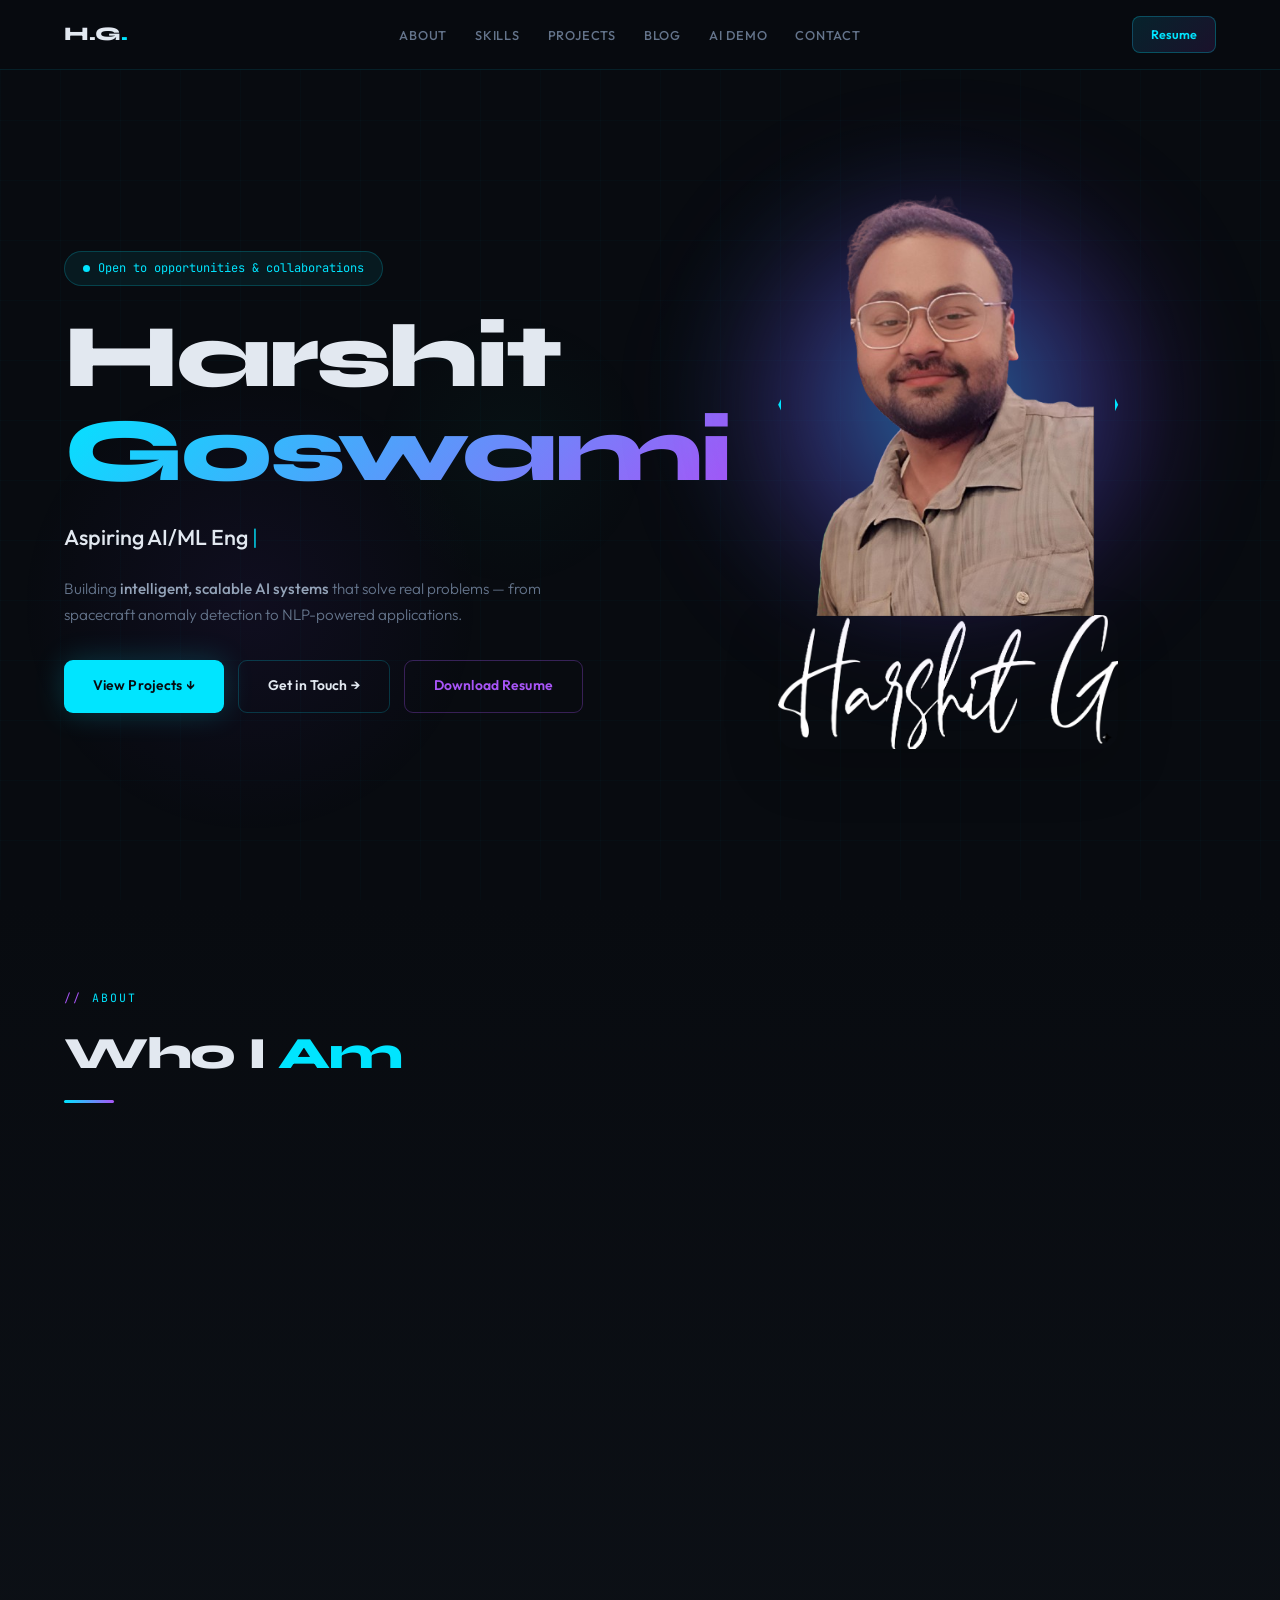
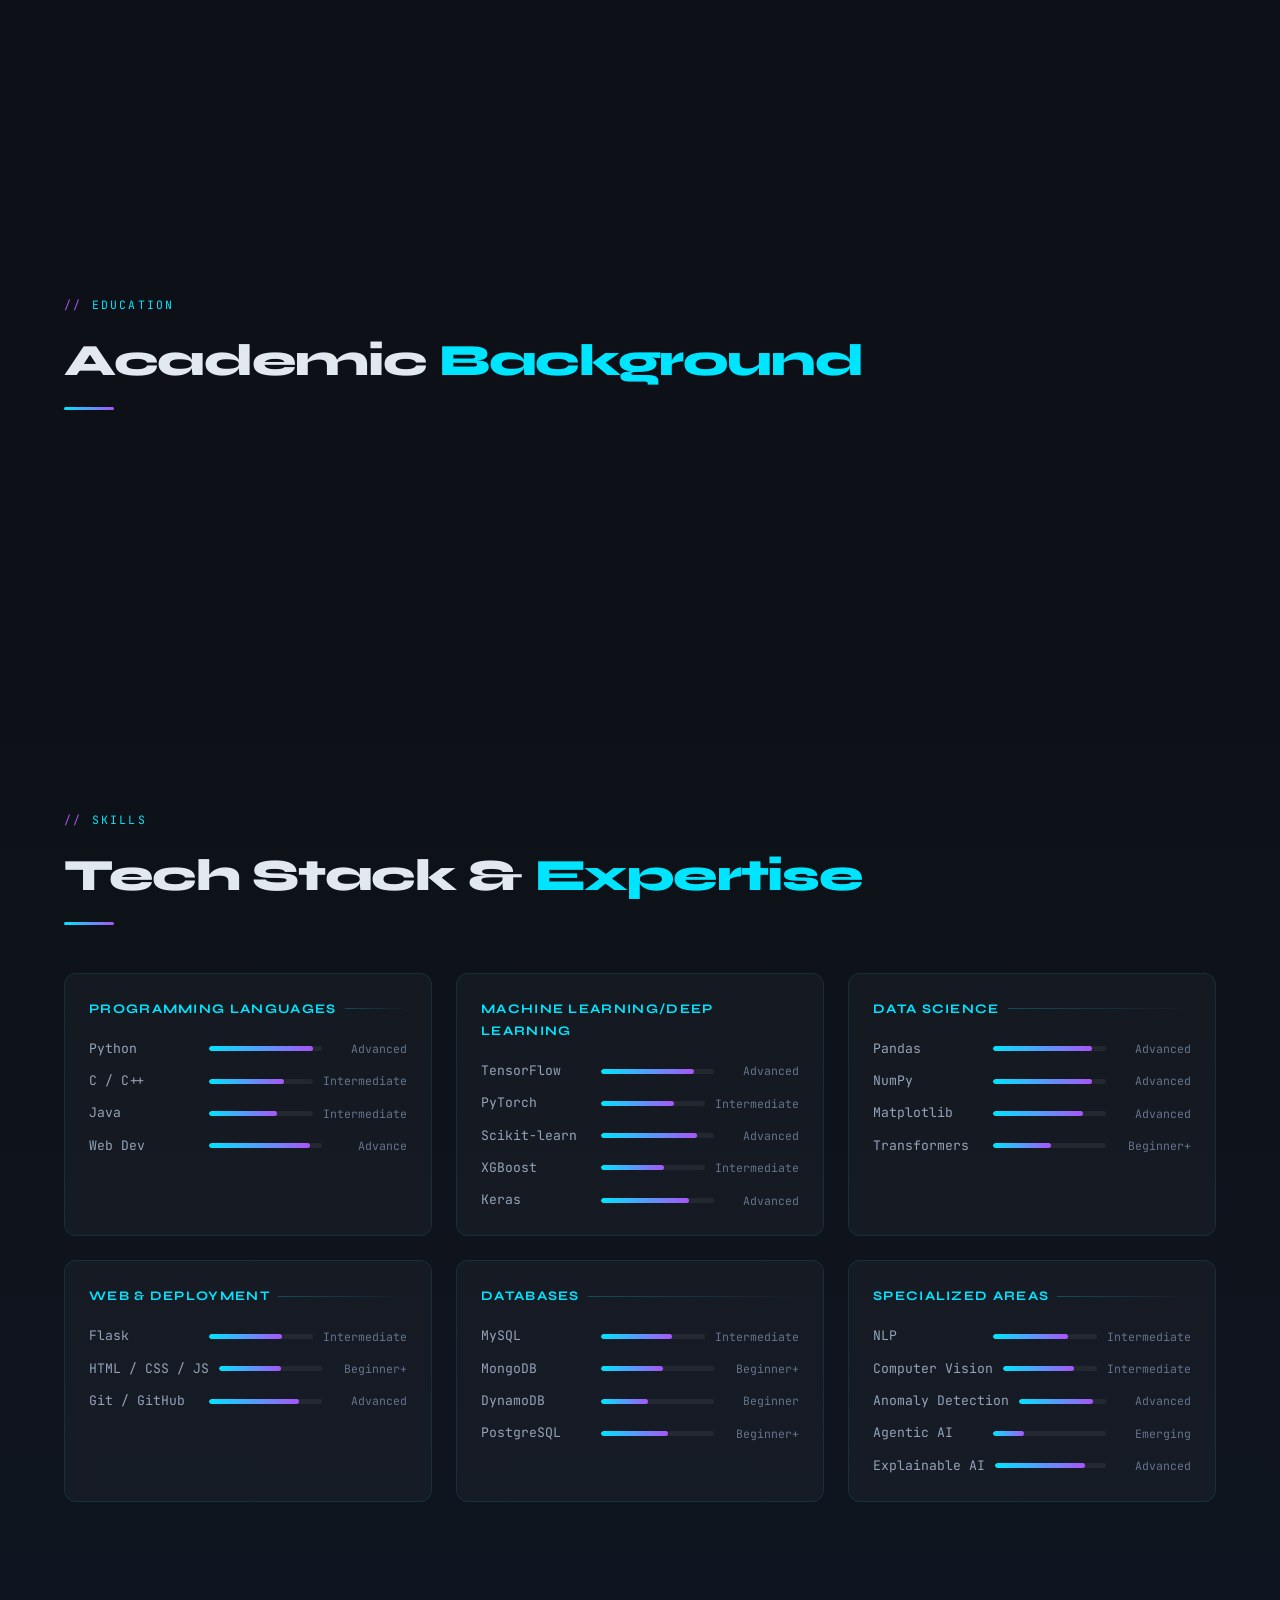
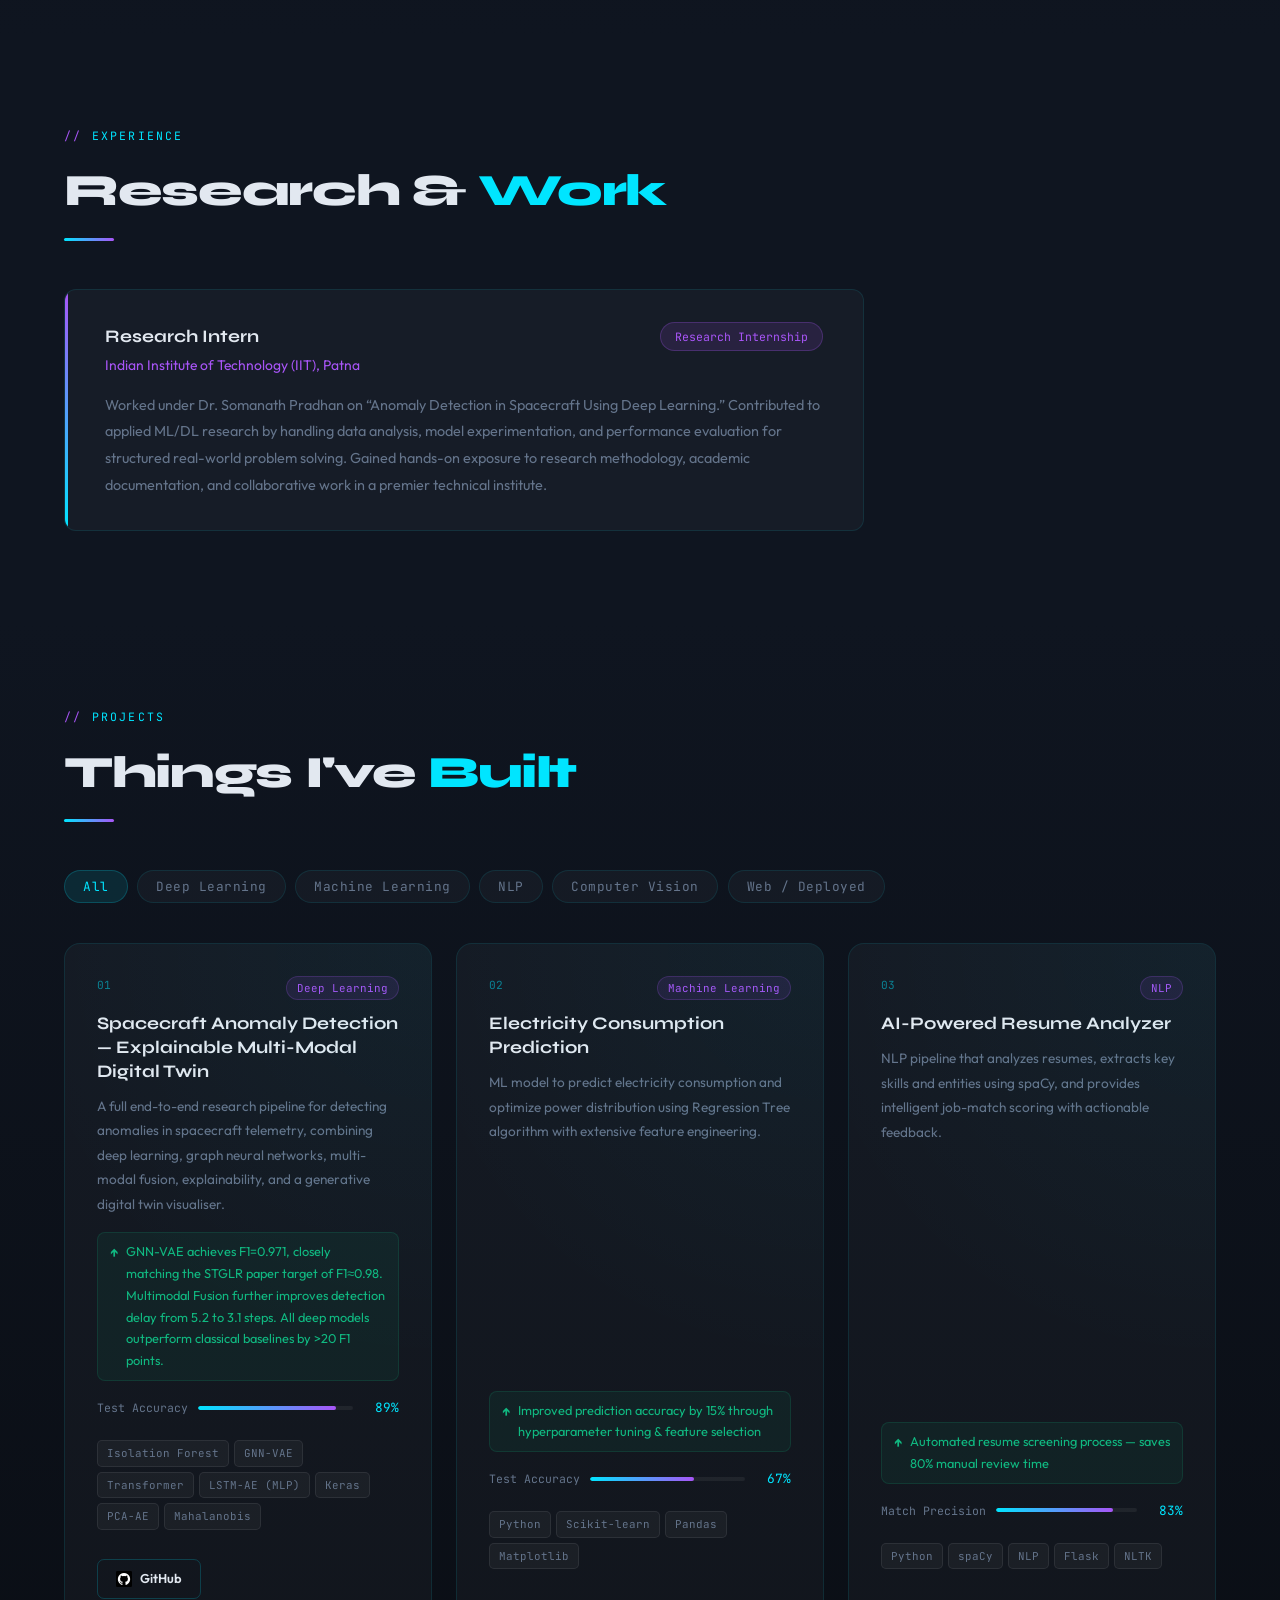
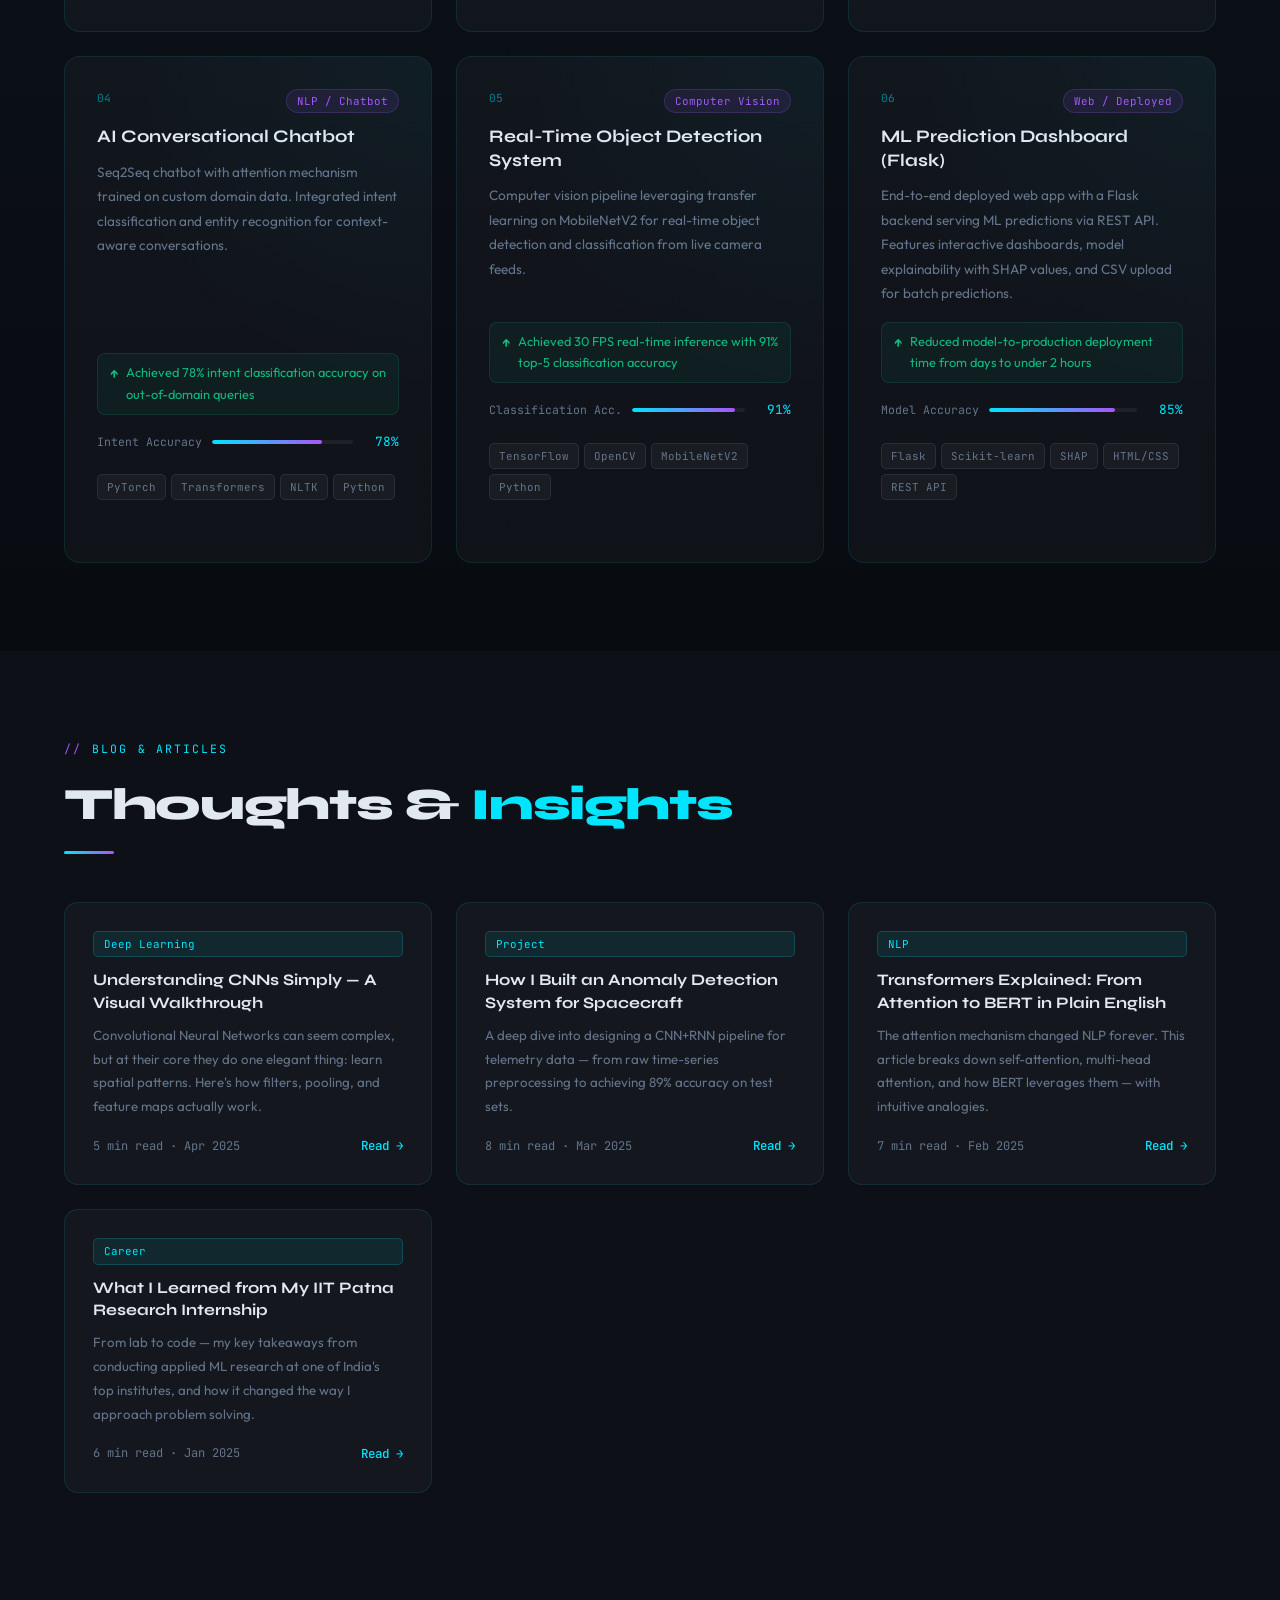
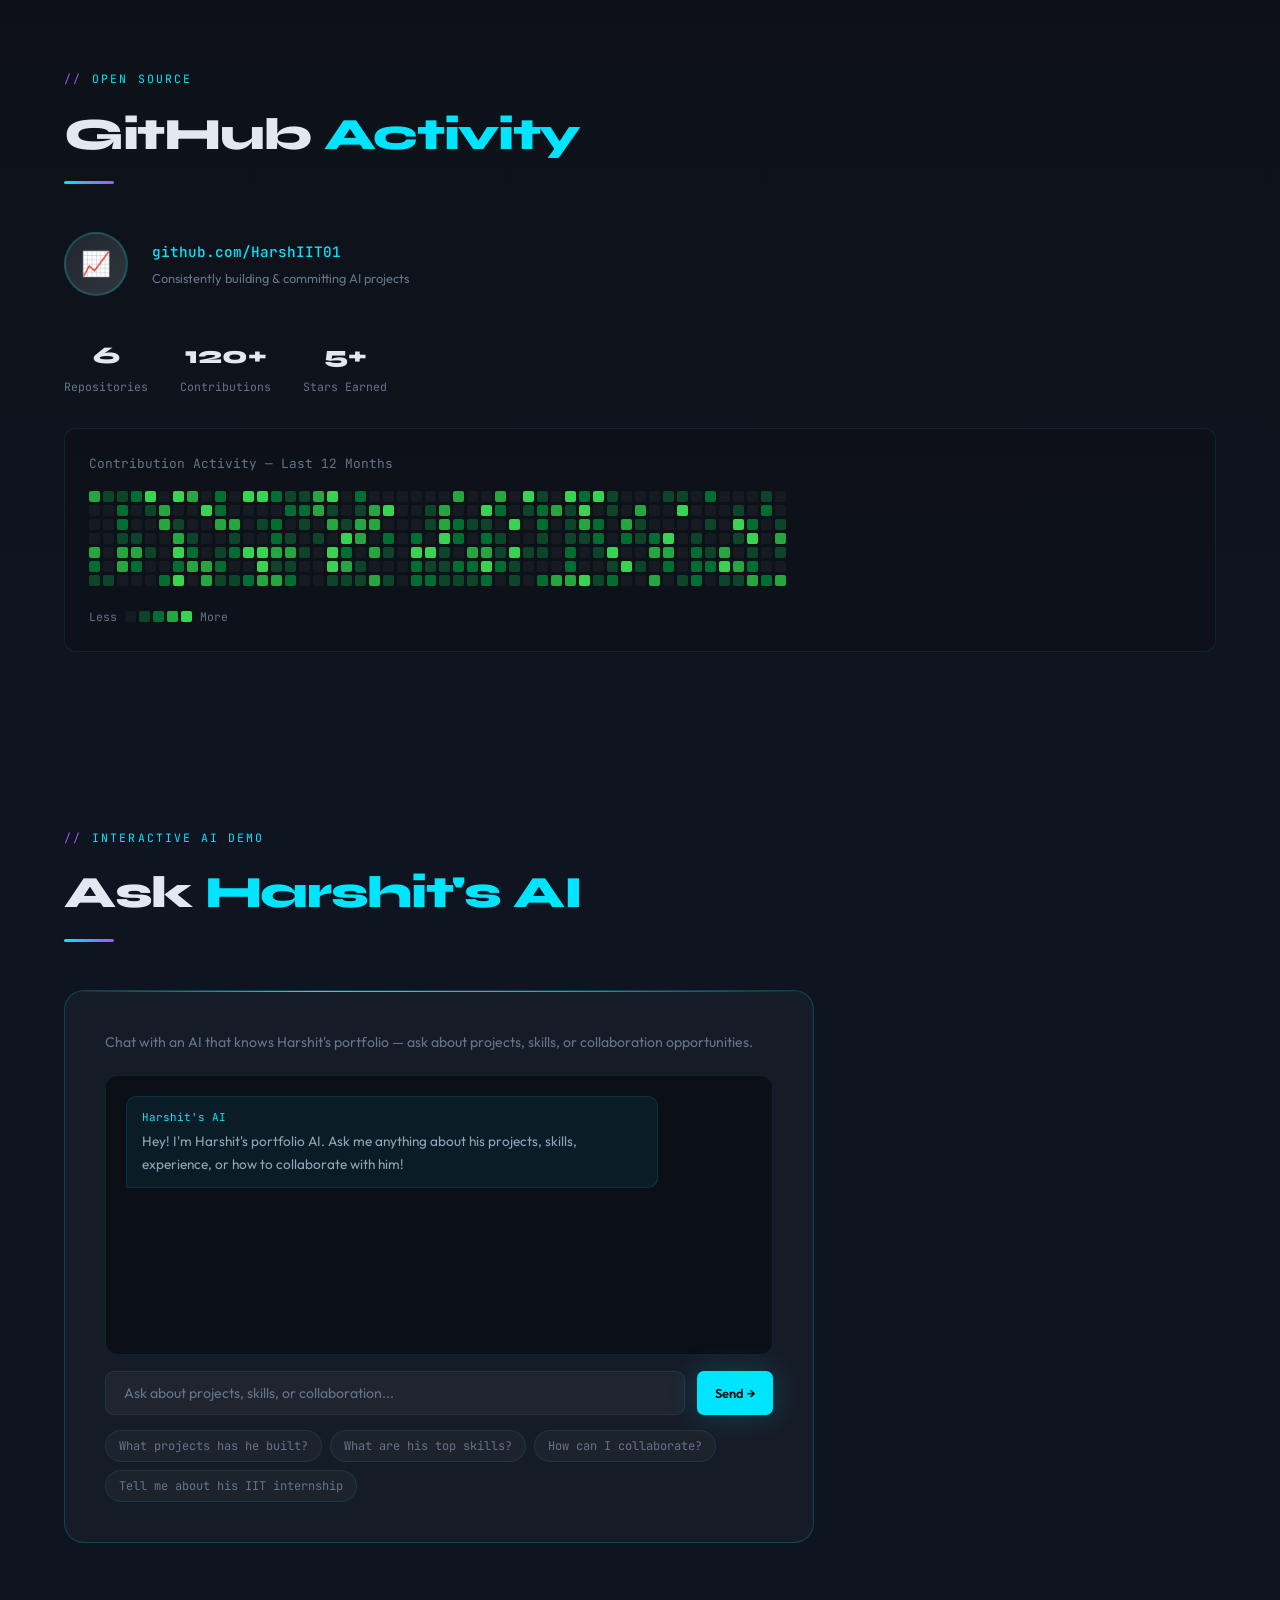
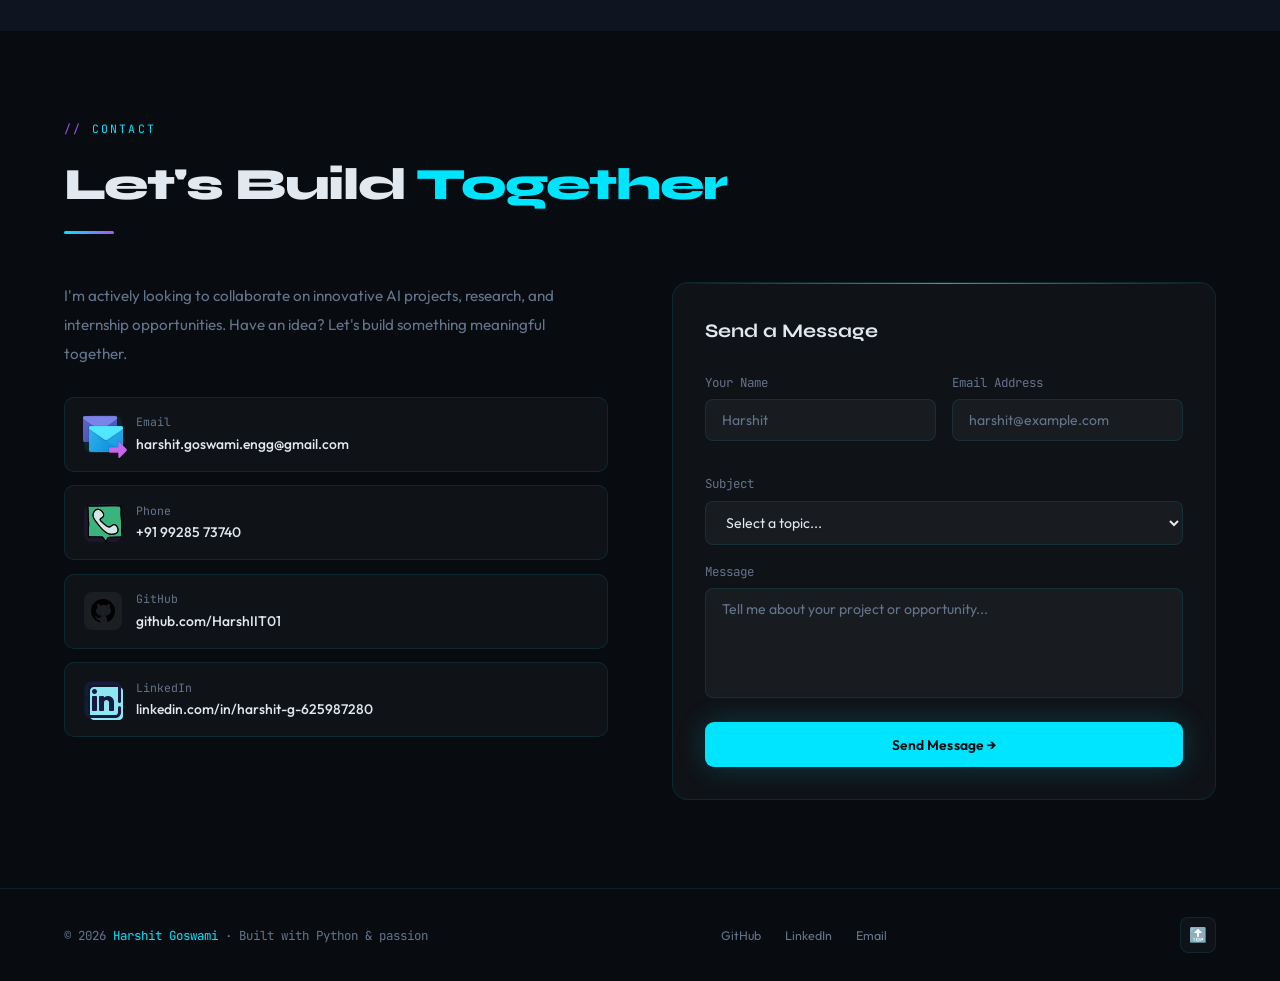
==== commit cbcb9f0c: "Update index.html" ====
--- a/index.html
+++ b/index.html
@@ -7,7 +7,7 @@
 <meta name="keywords" content="Harshit Goswami, AI Engineer, ML Engineer, Deep Learning, NLP, VIT Chennai, IIT Patna, Python, TensorFlow, Portfolio"/>
 <meta name="author" content="Harshit Goswami"/>
 <meta property="og:title" content="Harshit Goswami — AI/ML Engineer"/>
-<meta property="og:description" content="Building intelligent, scalable systems that solve real-world problems."/>
+<meta property="og:description" content="AI/ML Engineer specializing in Deep Learning, NLP, and Explainable AI | Research Intern at IIT Patna building intelligent systems for real-world applications."/>
 <meta property="og:type" content="website"/>
 <link rel="icon" href="data:image/svg+xml,<svg xmlns='http://www.w3.org/2000/svg' viewBox='0 0 100 100'><rect width='100' height='100' rx='20' fill='%23080b10'/><text y='72' x='12' font-size='70' font-family='monospace' fill='%2300e5ff' font-weight='bold'>H</text></svg>"/>
 <title>Harshit Goswami — AI/ML Engineer</title>
@@ -337,7 +337,7 @@
     <li><a href="#ai-feature">AI Demo</a></li>
     <li><a href="#contact">Contact</a></li>
   </ul>
-  <a href="#" class="nav-resume" onclick="downloadResume(event)">🪪 Resume</a>
+  <a href="#" class="nav-resume" onclick="downloadResume(event)">Resume</a>
   <div class="hamburger" onclick="toggleMobileNav()" id="hamburger">
     <span></span><span></span><span></span>
   </div>
@@ -485,7 +485,7 @@
       <div class="avatar">HG</div>
       <div class="avatar-name">Harshit Goswami</div>
       <div class="avatar-role">Aspiring AI/ML Engineer</div>
-      <div class="about-row"><span class="ri">📍</span><span>Udaipur, Rajasthan</span></div>
+      <div class="about-row"><span class="ri">📍</span><span>Chennai, Tamil Nadu </span></div>
       <div class="about-row"><span class="ri">🎓</span><span>B.Tech CSE (AIML) — Class of 2027</span></div>
       <div class="about-row"><span class="ri">🔬</span><span>Research Intern @ IIT Patna</span></div>
       <div class="about-row"><span class="ri">✉️</span><span>harshit.goswami.engg@gmail.com</span></div>
@@ -582,7 +582,7 @@
       </div>
       <span class="exp-badge">Research Internship</span>
     </div>
-    <div class="exp-desc">Conducted applied research at IIT Patna — one of India's premier technology institutes. Gained hands-on experience with advanced ML/DL research methodologies, working on real-world problem-solving, experimental design, and academic documentation. Applied machine learning techniques to structured research problems, collaborating with faculty and research scholars to contribute to ongoing academic initiatives.</div>
+    <div class="exp-desc">Worked under Dr. Somanath Pradhan on “Anomaly Detection in Spacecraft Using Deep Learning.” Contributed to applied ML/DL research by handling data analysis, model experimentation, and performance evaluation for structured real-world problem solving. Gained hands-on exposure to research methodology, academic documentation, and collaborative work in a premier technical institute.</div>
   </div>
 </section>
 
@@ -623,7 +623,7 @@
       </div>
       <div class="proj-btns" onclick="event.stopPropagation()">
         <a href="https://github.com/HarshIIT01/XAI-SPACECRAFT-ANOMALY-DETECTION-MULTI-MODEL-SYSTEM" target="_blank" class="btn btn-sm btn-outline"><img src="github.png" alt=""> GitHub</a>
-        <a href="#" class="btn btn-sm btn-green"> Live Demo</a>
+        <!-- <a href="#" class="btn btn-sm btn-green"> Live Demo</a> -->
       </div>
     </div>
 
@@ -645,8 +645,7 @@
         <span class="proj-tag">Python</span><span class="proj-tag">Scikit-learn</span><span class="proj-tag">Pandas</span><span class="proj-tag">Matplotlib</span>
       </div>
       <div class="proj-btns" onclick="event.stopPropagation()">
-        <a href="https://github.com/HarshIIT01" target="_blank" class="btn btn-sm btn-outline"><img src="github.png" alt=""> GitHub</a>
-        <a href="#" class="btn btn-sm btn-green"> Live Demo</a>
+        <!-- <a href="https://github.com/HarshIIT01" target="_blank" class="btn btn-sm btn-outline"><img src="github.png" alt=""> GitHub</a> -->
       </div>
     </div>
 
@@ -668,8 +667,7 @@
         <span class="proj-tag">Python</span><span class="proj-tag">spaCy</span><span class="proj-tag">NLP</span><span class="proj-tag">Flask</span><span class="proj-tag">NLTK</span>
       </div>
       <div class="proj-btns" onclick="event.stopPropagation()">
-        <a href="https://github.com/HarshIIT01" target="_blank" class="btn btn-sm btn-outline"><img src="github.png" alt=""> GitHub</a>
-        <a href="#" class="btn btn-sm btn-green"> Live Demo</a>
+        <!--<a href="https://github.com/HarshIIT01" target="_blank" class="btn btn-sm btn-outline"><img src="github.png" alt=""> GitHub</a>-->
       </div>
     </div>
 
@@ -691,8 +689,8 @@
         <span class="proj-tag">PyTorch</span><span class="proj-tag">Transformers</span><span class="proj-tag">NLTK</span><span class="proj-tag">Python</span>
       </div>
       <div class="proj-btns" onclick="event.stopPropagation()">
-        <a href="https://github.com/HarshIIT01" target="_blank" class="btn btn-sm btn-outline"><img src="github.png" alt=""> GitHub</a>
-        <a href="#" class="btn btn-sm btn-green"> Live Demo</a>
+        <!-- <a href="https://github.com/HarshIIT01" target="_blank" class="btn btn-sm btn-outline"><img src="github.png" alt=""> GitHub</a>
+        <a href="#" class="btn btn-sm btn-green"> Live Demo</a> -->
       </div>
     </div>
 
@@ -714,8 +712,8 @@
         <span class="proj-tag">TensorFlow</span><span class="proj-tag">OpenCV</span><span class="proj-tag">MobileNetV2</span><span class="proj-tag">Python</span>
       </div>
       <div class="proj-btns" onclick="event.stopPropagation()">
-        <a href="https://github.com/HarshIIT01" target="_blank" class="btn btn-sm btn-outline"><img src="github.png" alt=""> GitHub</a>
-        <a href="#" class="btn btn-sm btn-green"> Live Demo</a>
+        <!-- <a href="https://github.com/HarshIIT01" target="_blank" class="btn btn-sm btn-outline"><img src="github.png" alt=""> GitHub</a>
+        <a href="#" class="btn btn-sm btn-green"> Live Demo</a> -->
       </div>
     </div>
 
@@ -737,8 +735,8 @@
         <span class="proj-tag">Flask</span><span class="proj-tag">Scikit-learn</span><span class="proj-tag">SHAP</span><span class="proj-tag">HTML/CSS</span><span class="proj-tag">REST API</span>
       </div>
       <div class="proj-btns" onclick="event.stopPropagation()">
-        <a href="https://github.com/HarshIIT01" target="_blank" class="btn btn-sm btn-outline"><img src="github.png" alt=""> GitHub</a>
-        <a href="#" class="btn btn-sm btn-green"> Live Demo</a>
+        <!-- <a href="https://github.com/HarshIIT01" target="_blank" class="btn btn-sm btn-outline"><img src="github.png" alt=""> GitHub</a>
+        <a href="#" class="btn btn-sm btn-green"> Live Demo</a> -->
       </div>
     </div>
 
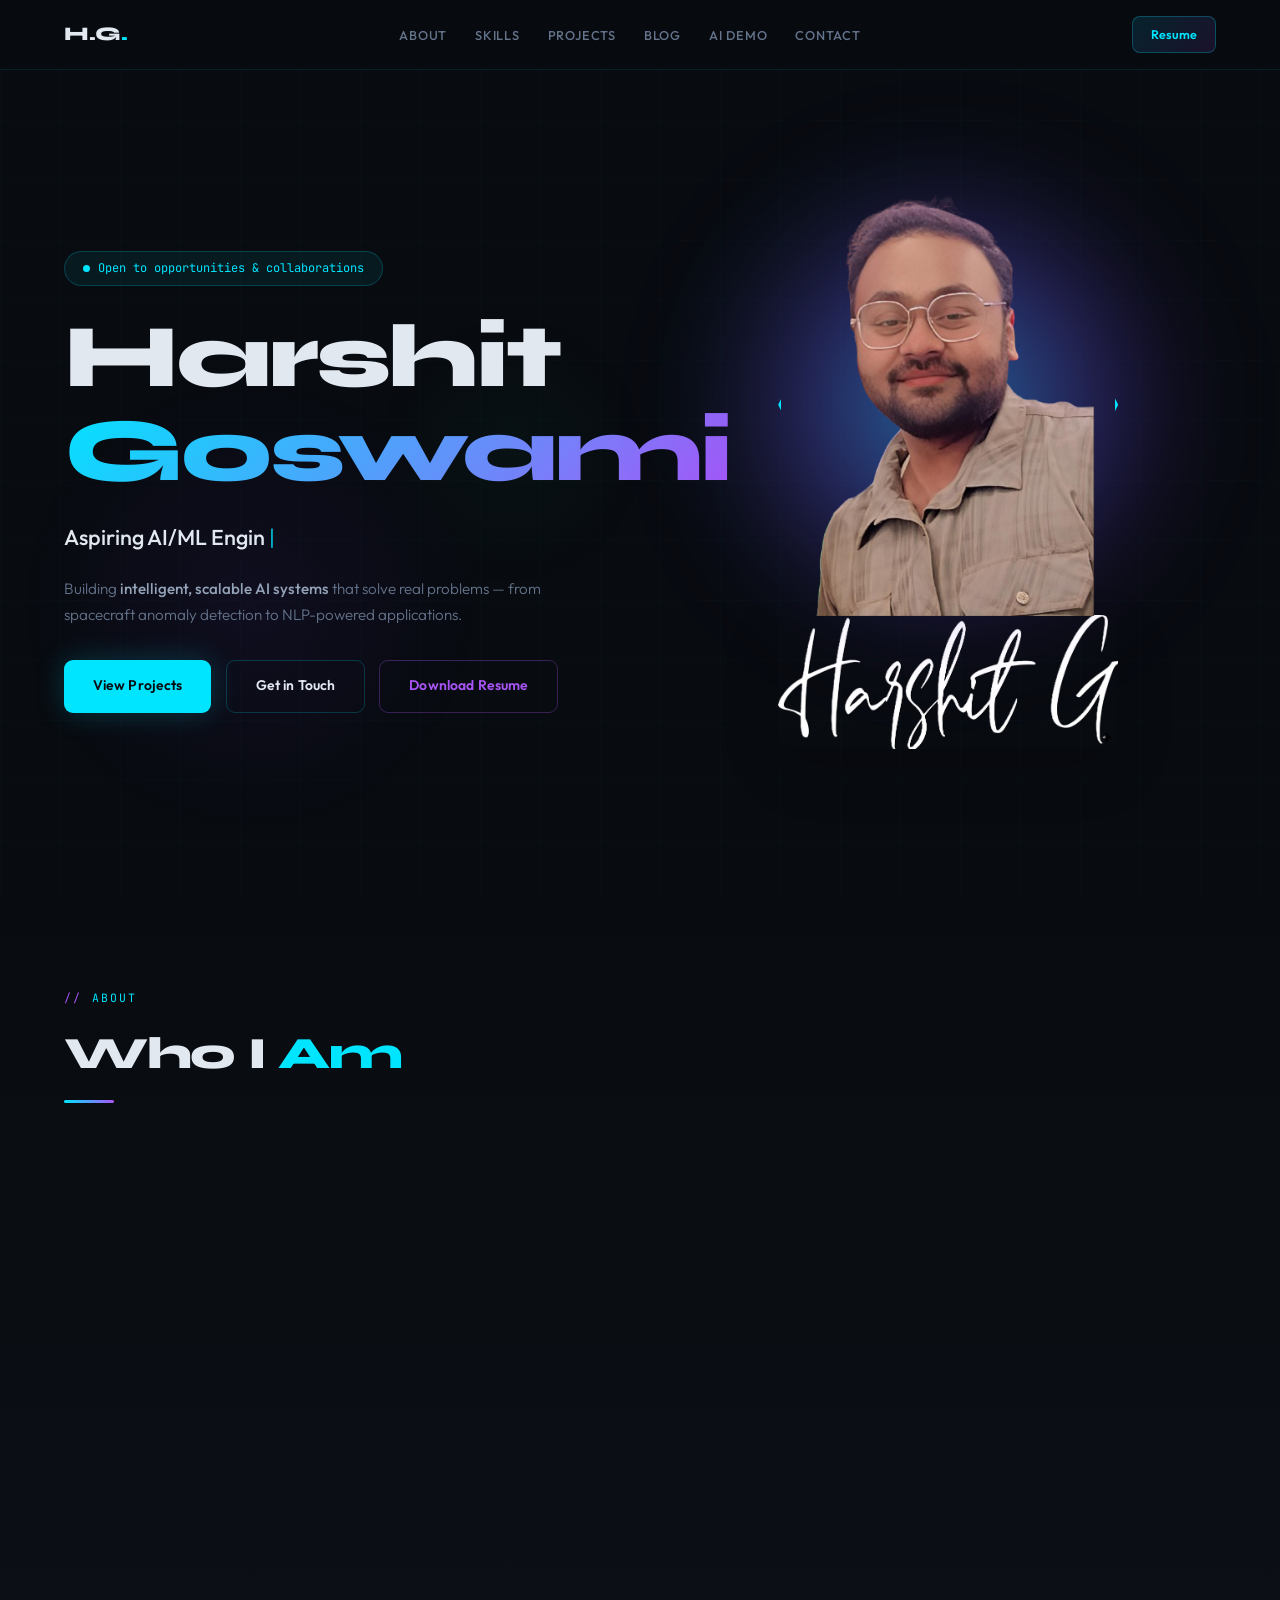
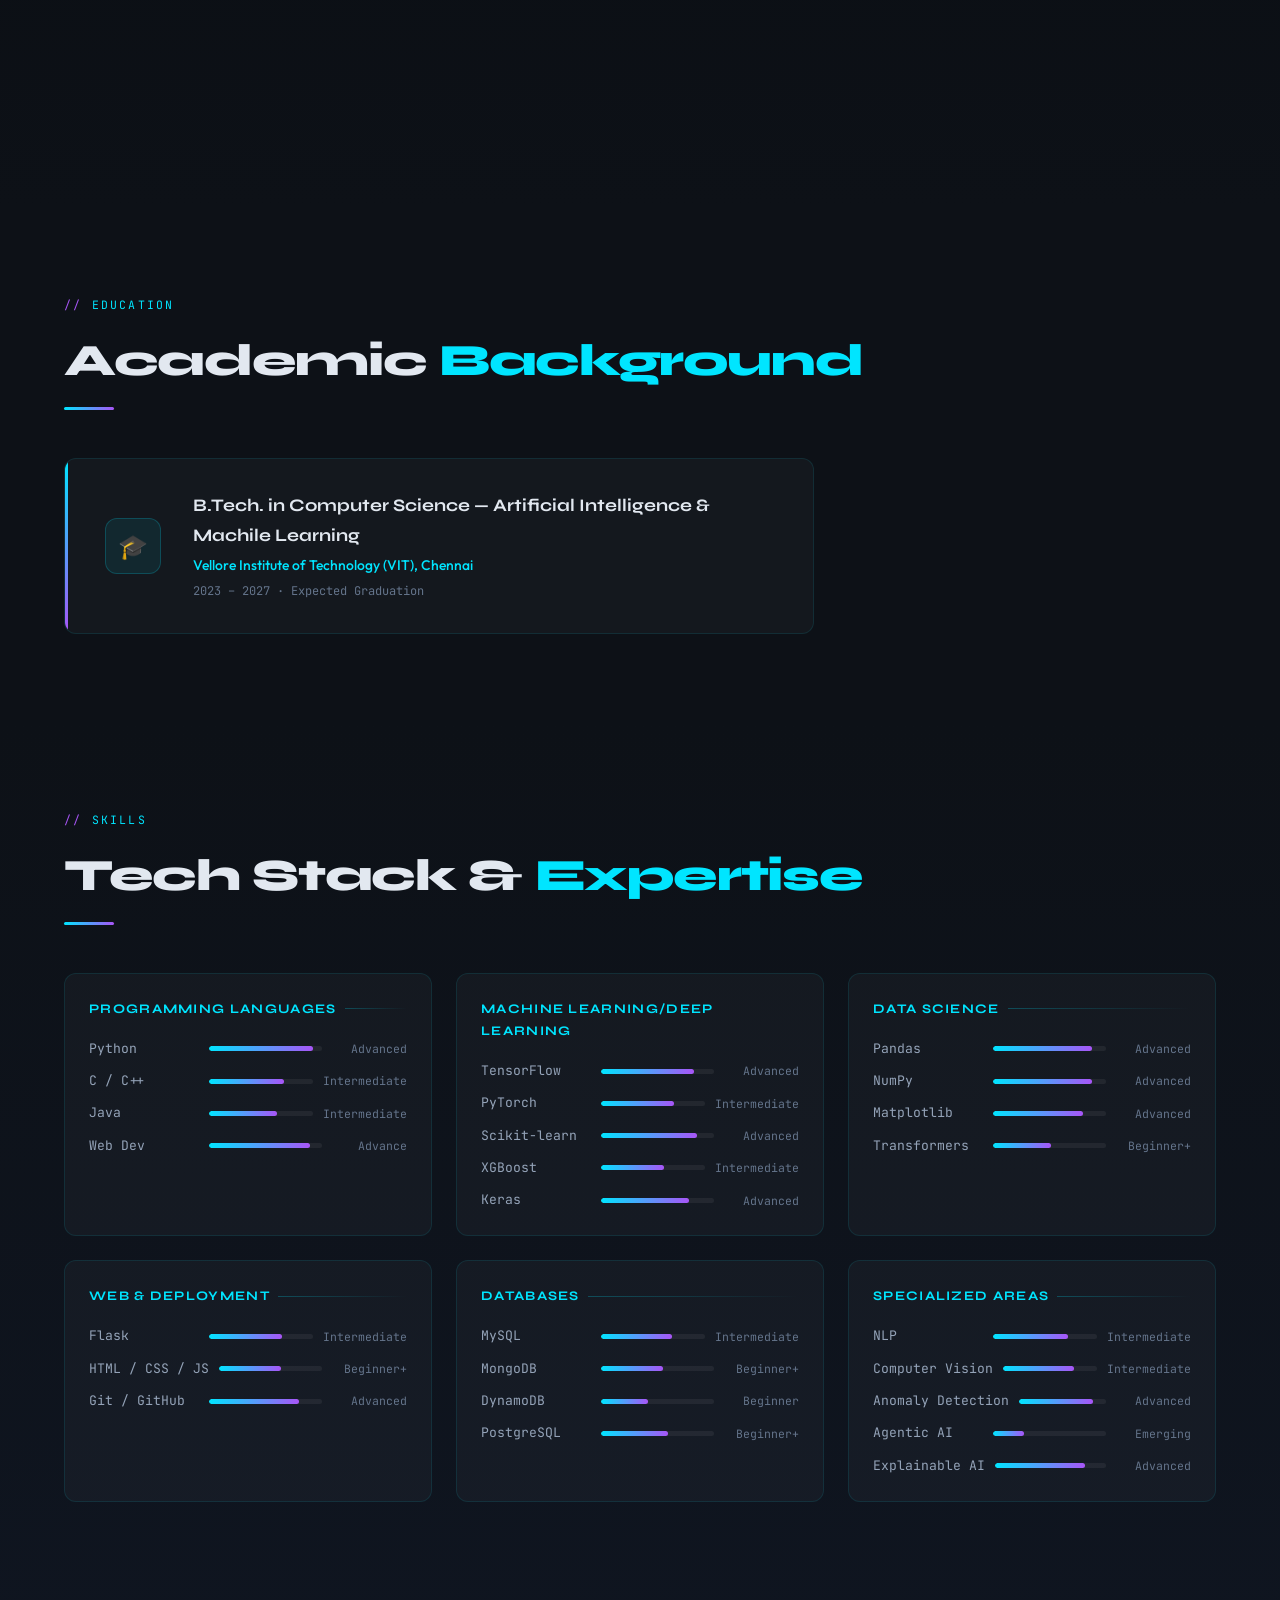
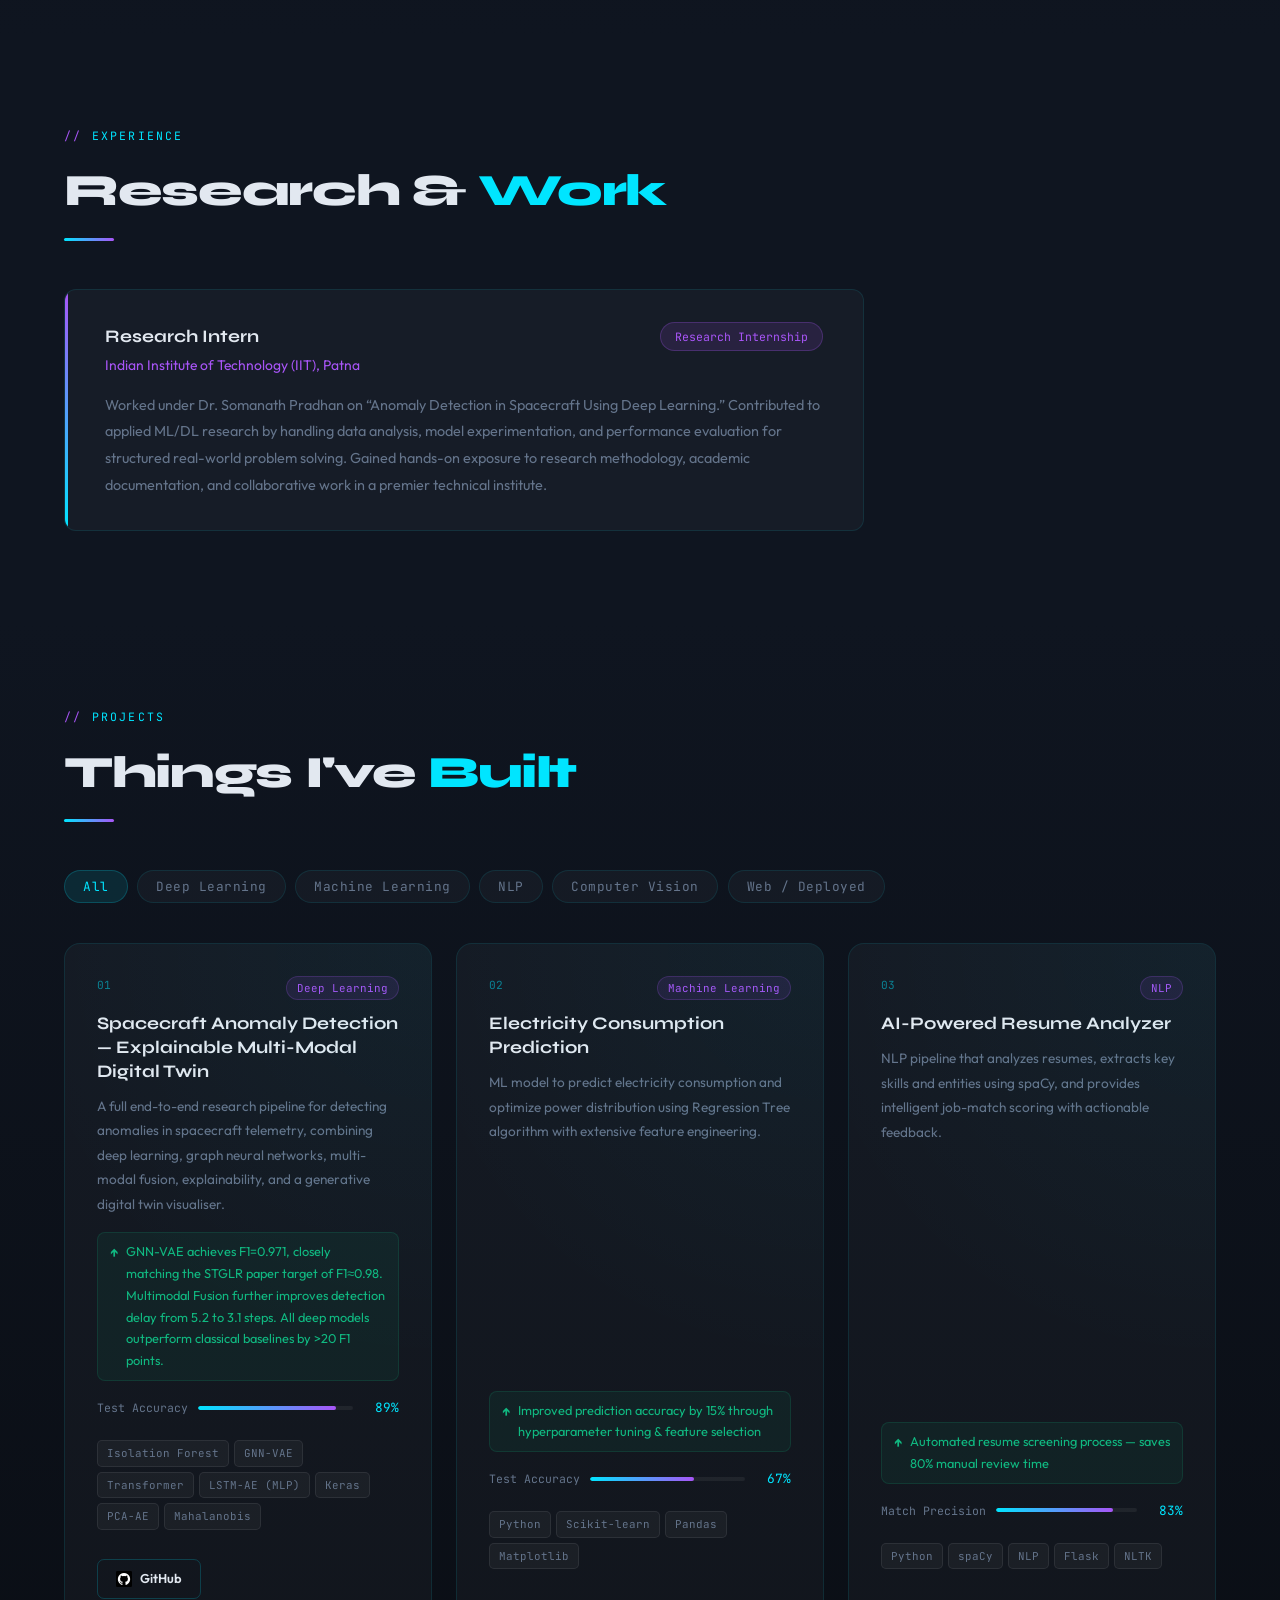
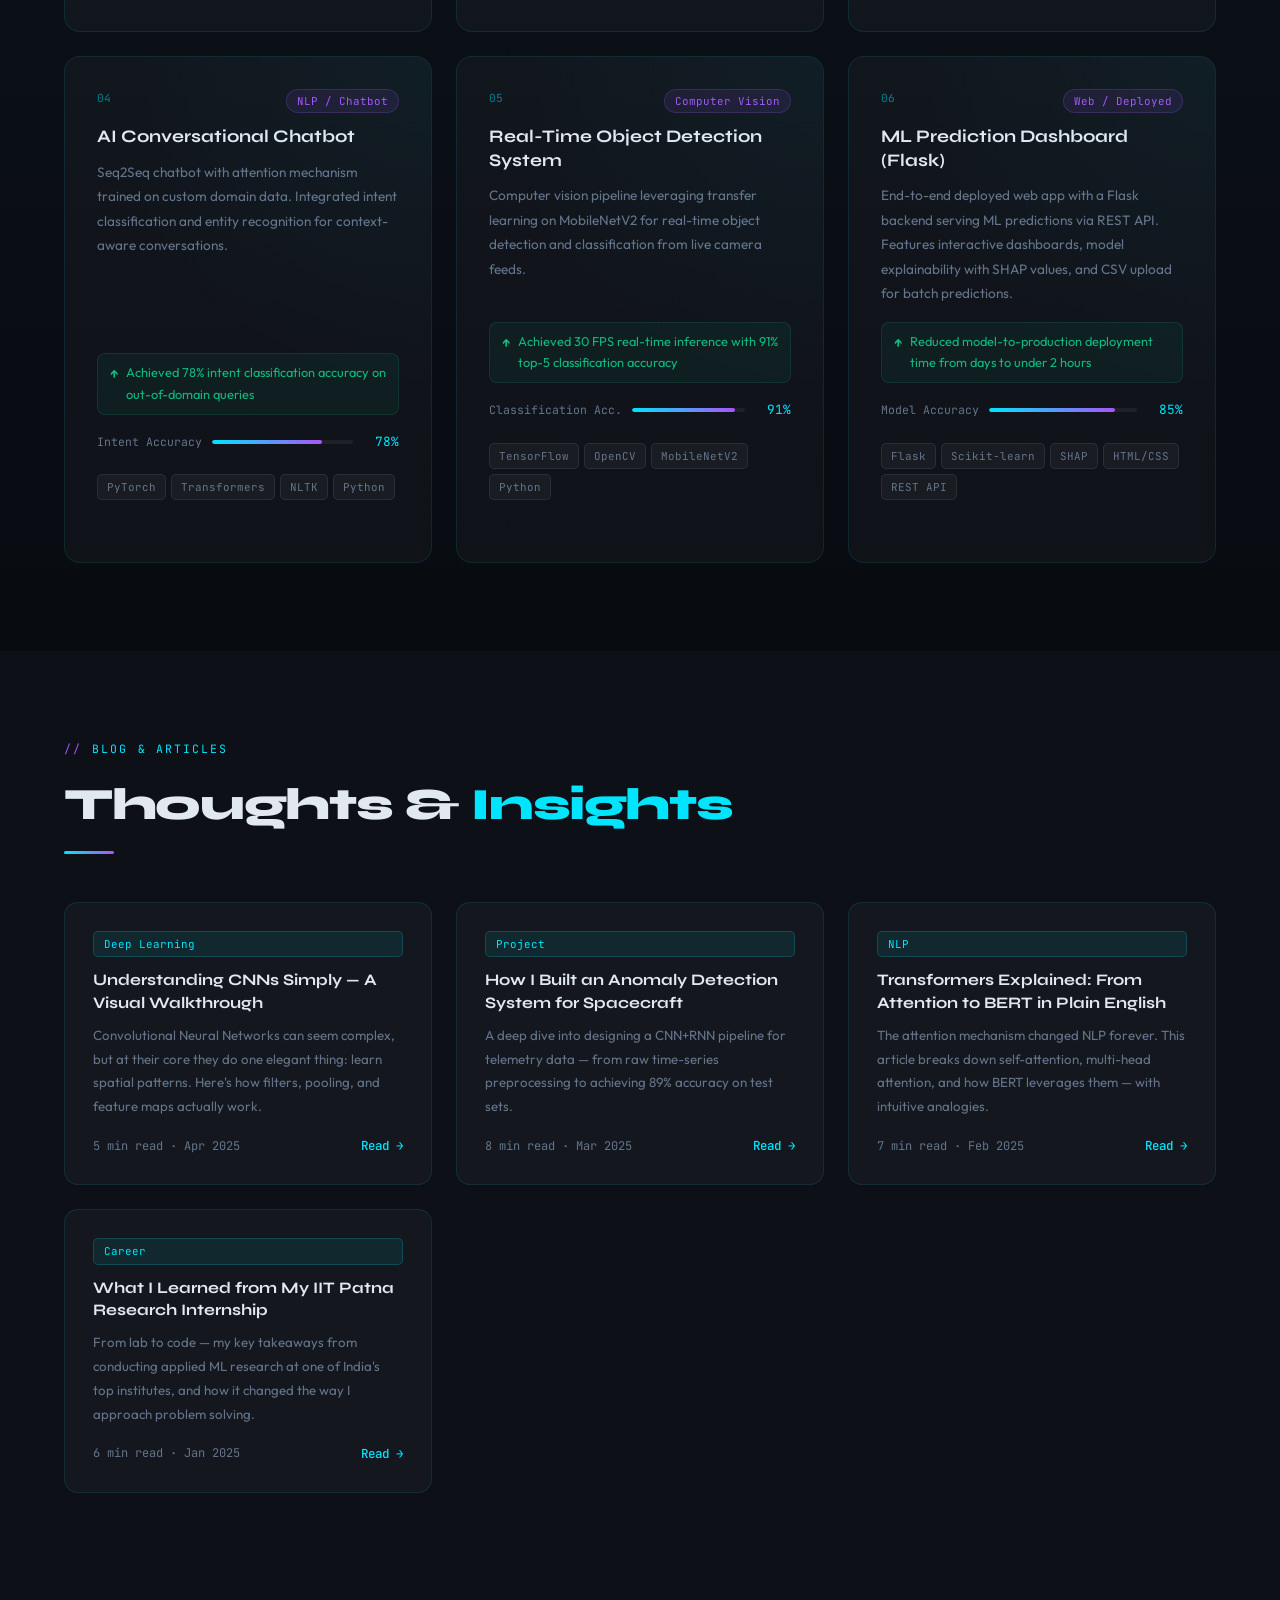
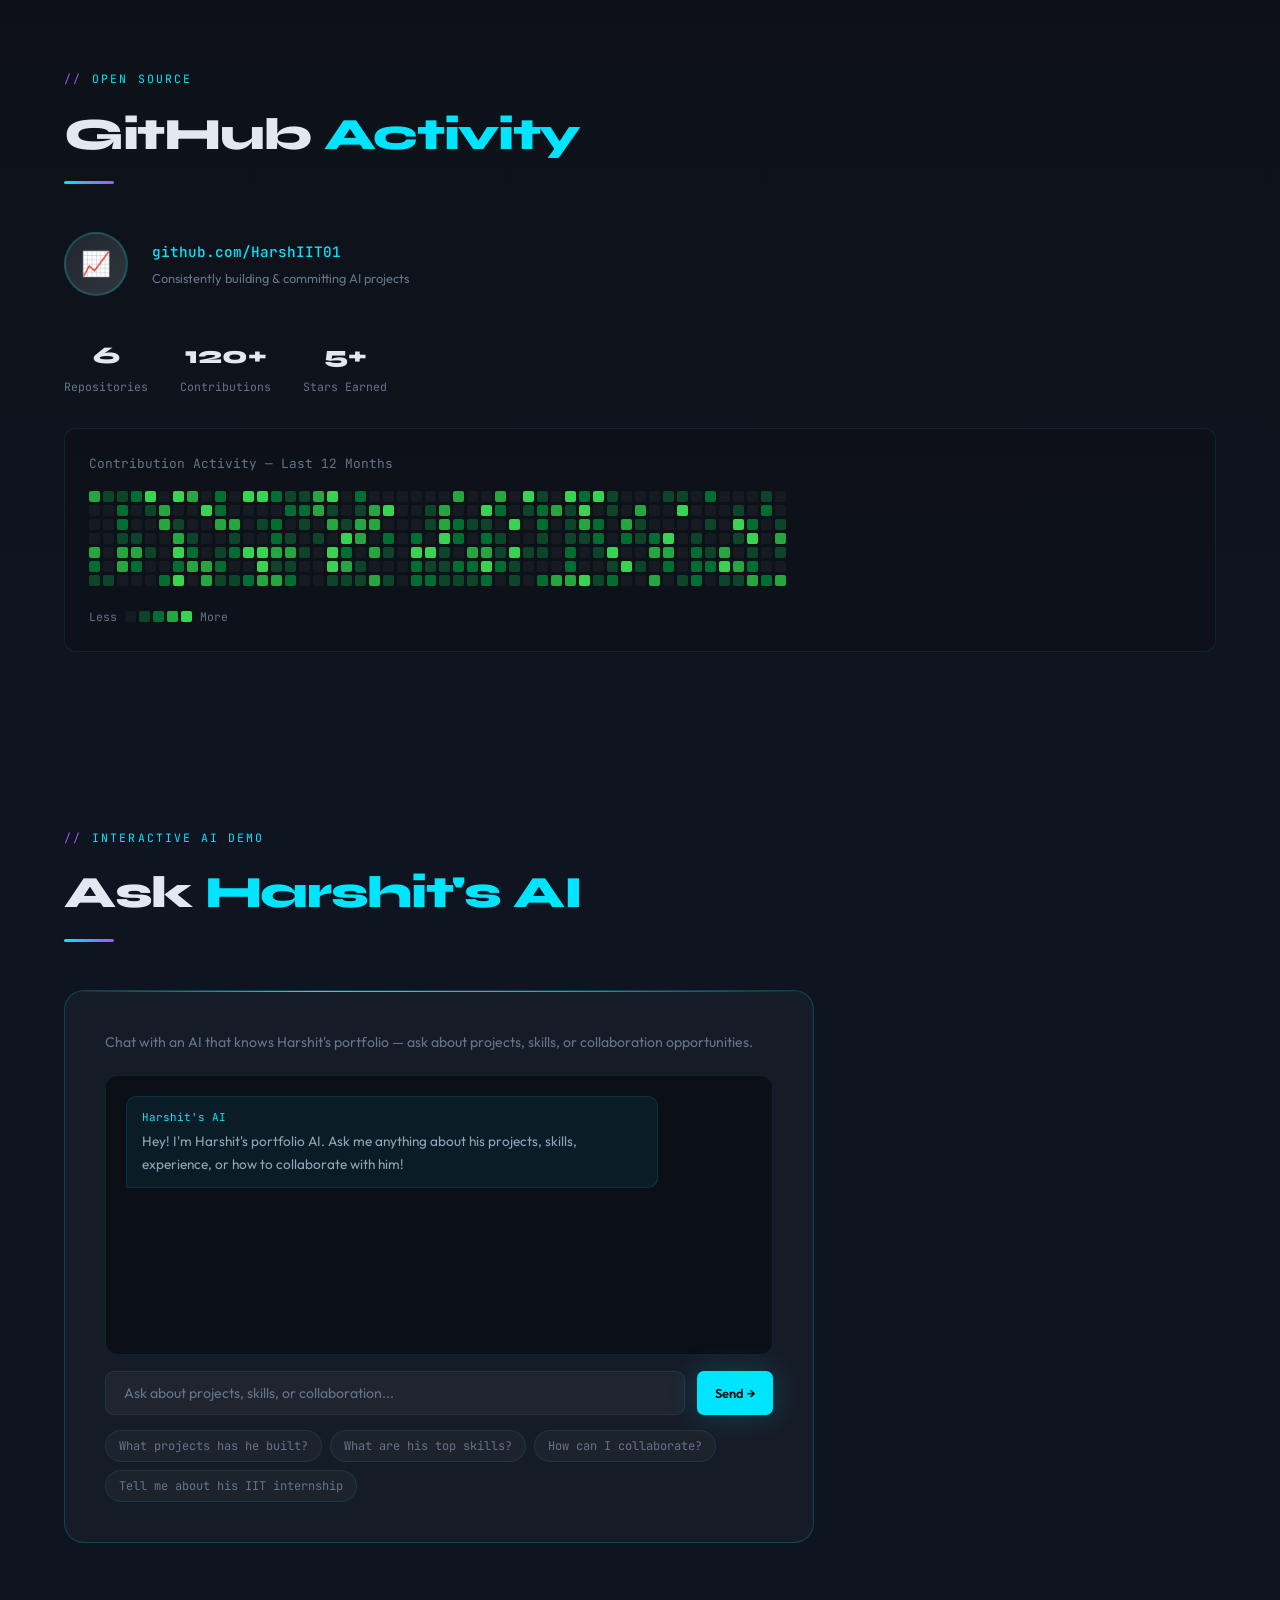
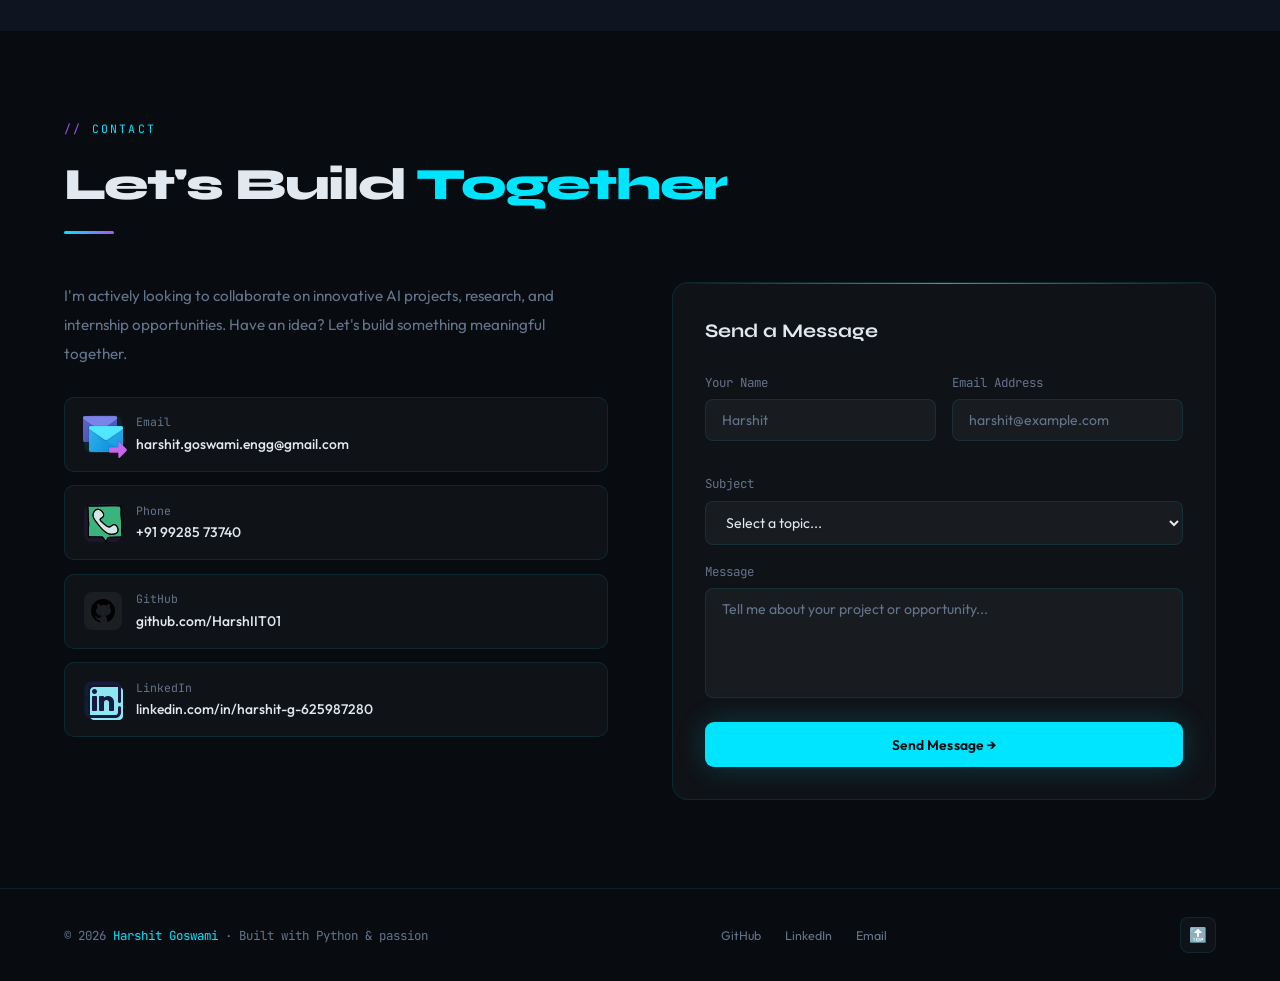
==== commit 95d16b82: "Update index.html" ====
--- a/index.html
+++ b/index.html
@@ -361,8 +361,8 @@
       </div>
       <p class="hero-sub">Building <strong>intelligent, scalable AI systems</strong> that solve real problems — from spacecraft anomaly detection to NLP-powered applications.</p>
       <div class="hero-cta">
-        <a href="#projects" class="btn btn-cyan">View Projects ↓</a>
-        <a href="#contact" class="btn btn-outline">Get in Touch →</a>
+        <a href="#projects" class="btn btn-cyan">View Projects</a>
+        <a href="#contact" class="btn btn-outline">Get in Touch</a>
         <a href="#" class="btn btn-purple" onclick="downloadResume(event)"> Download Resume</a>
       </div>
     </div>
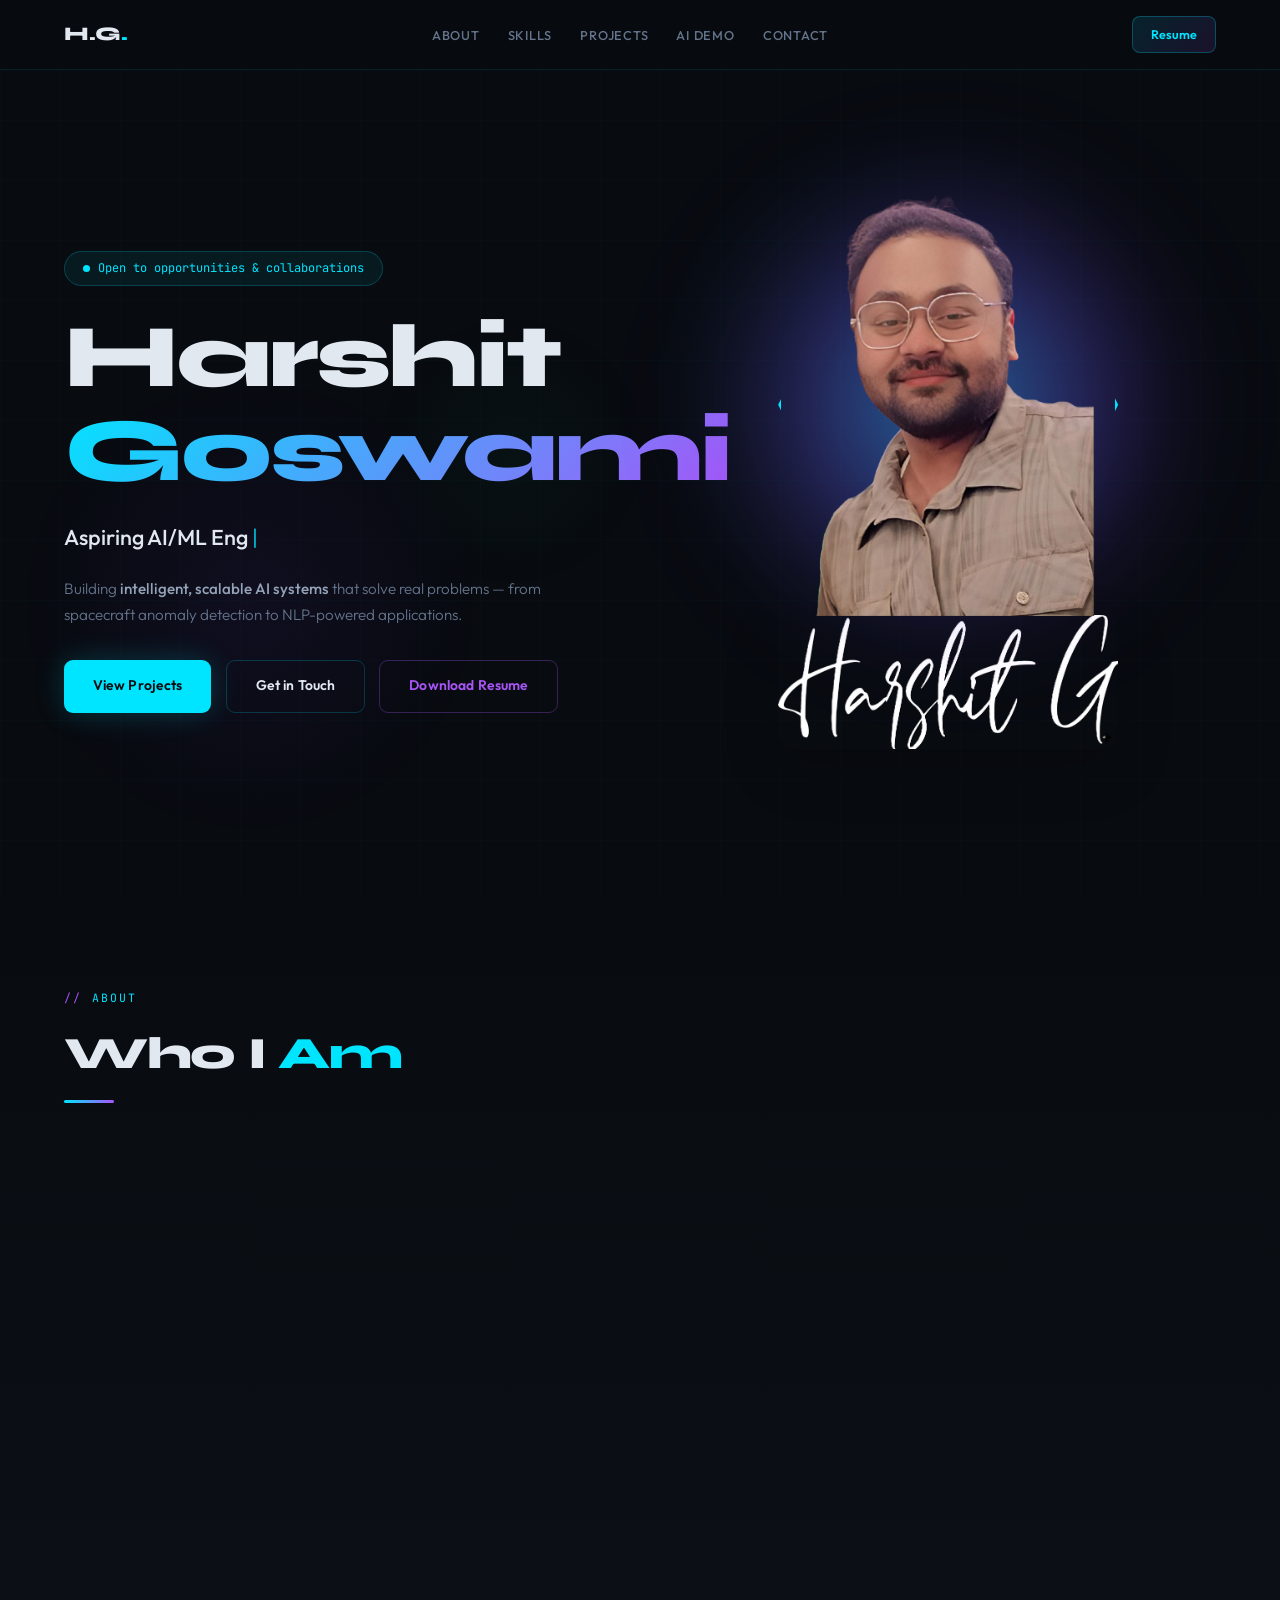
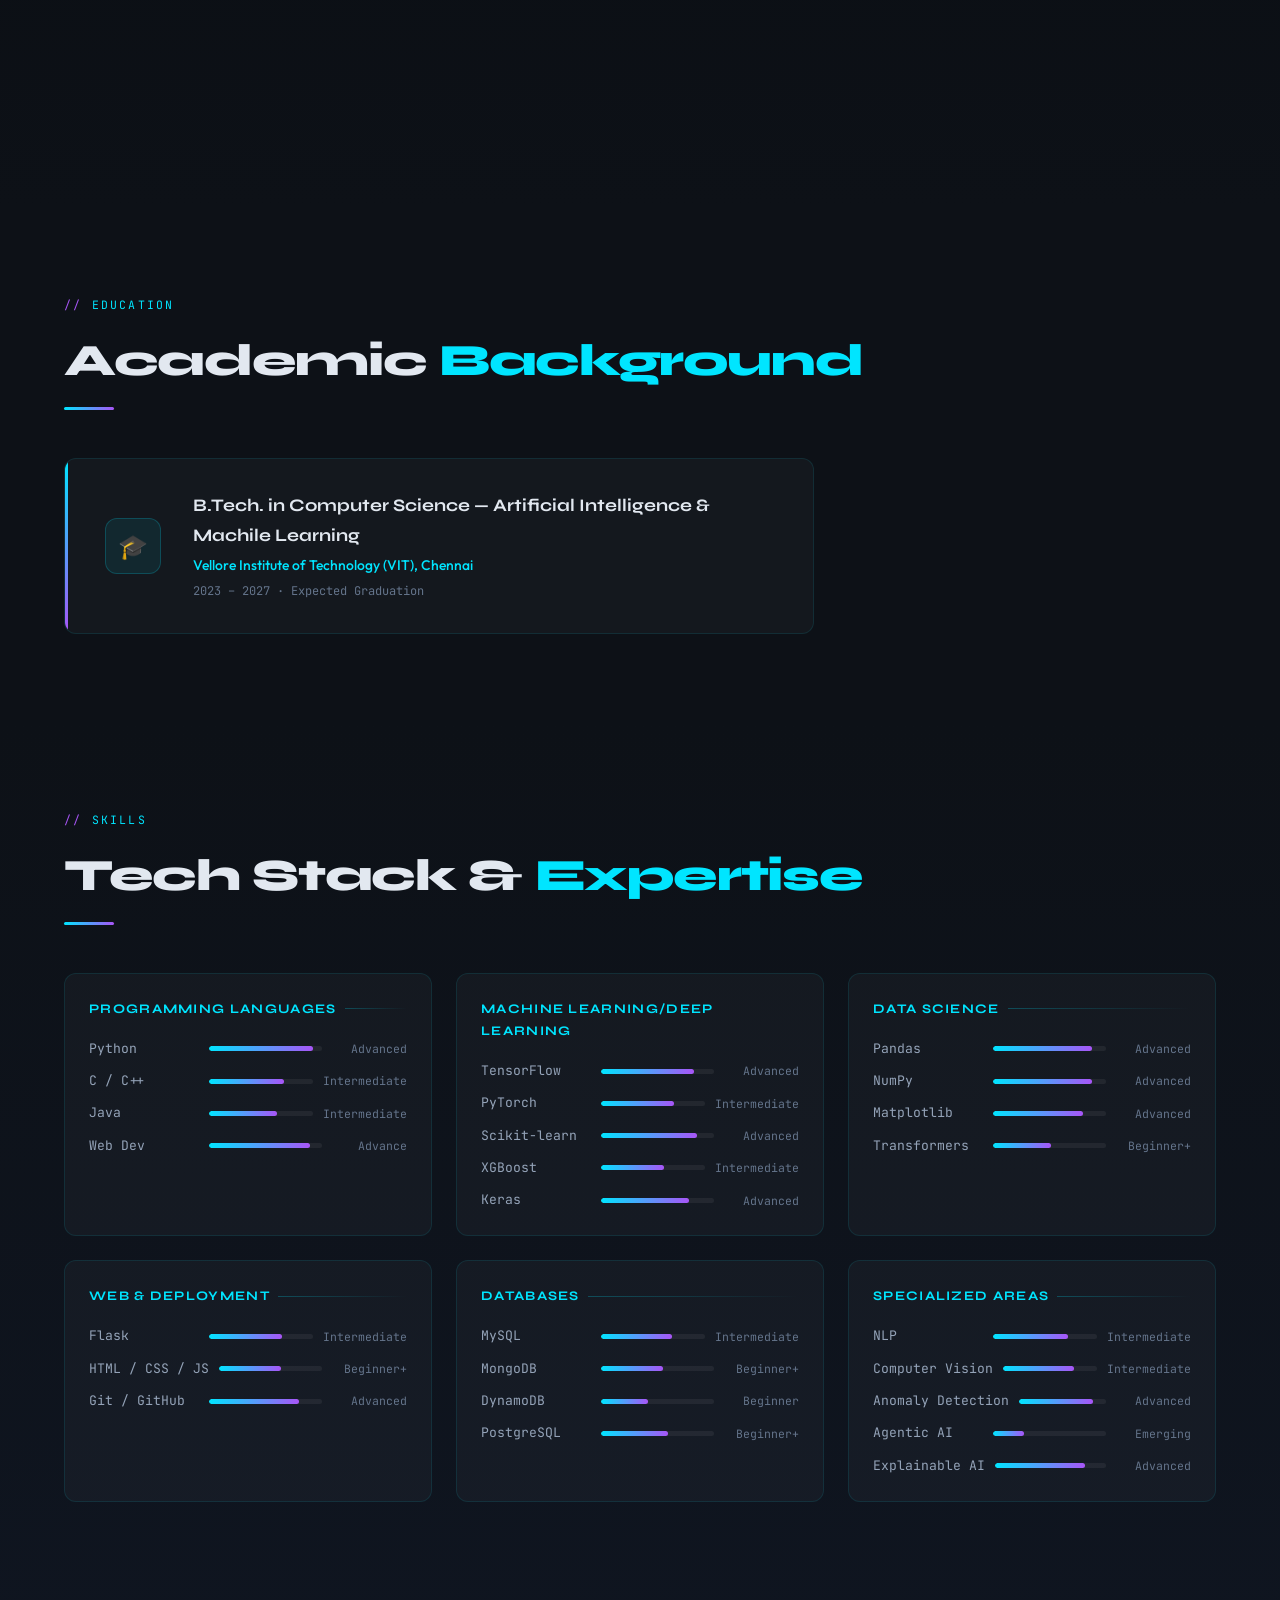
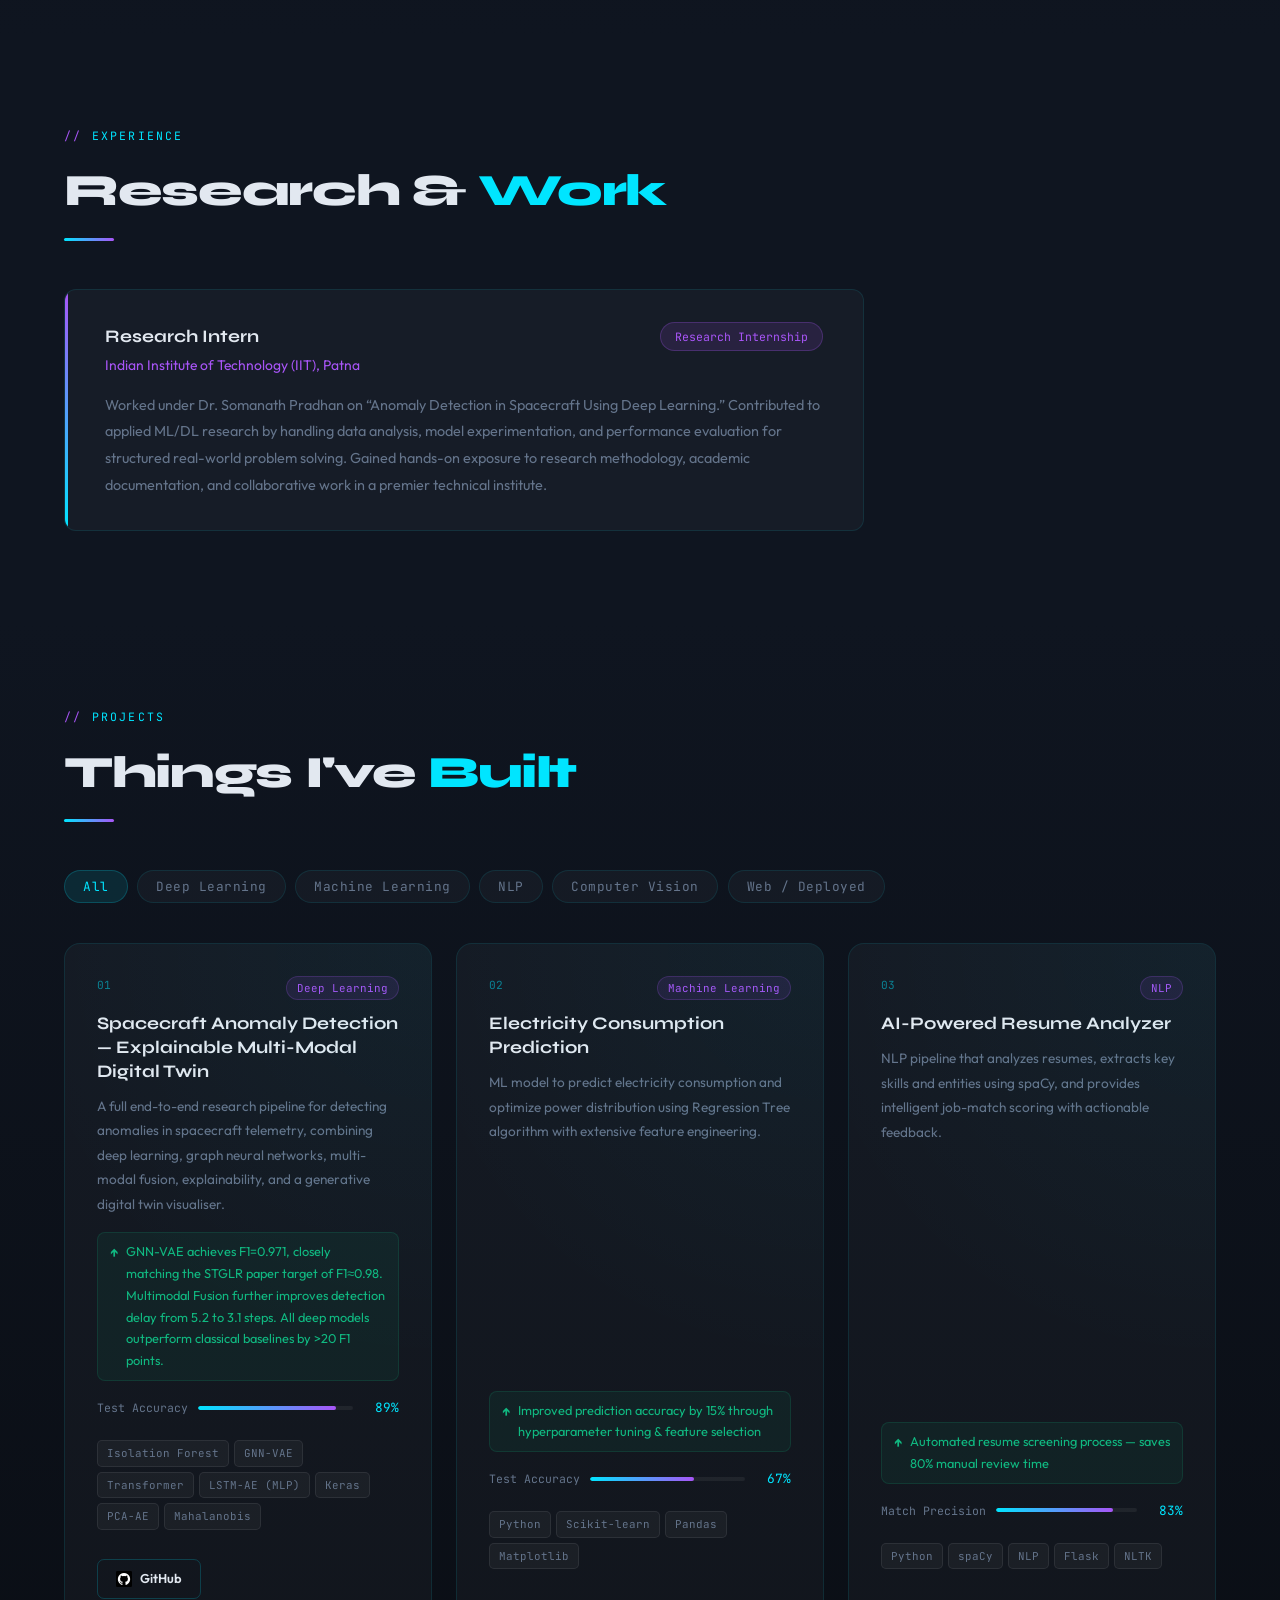
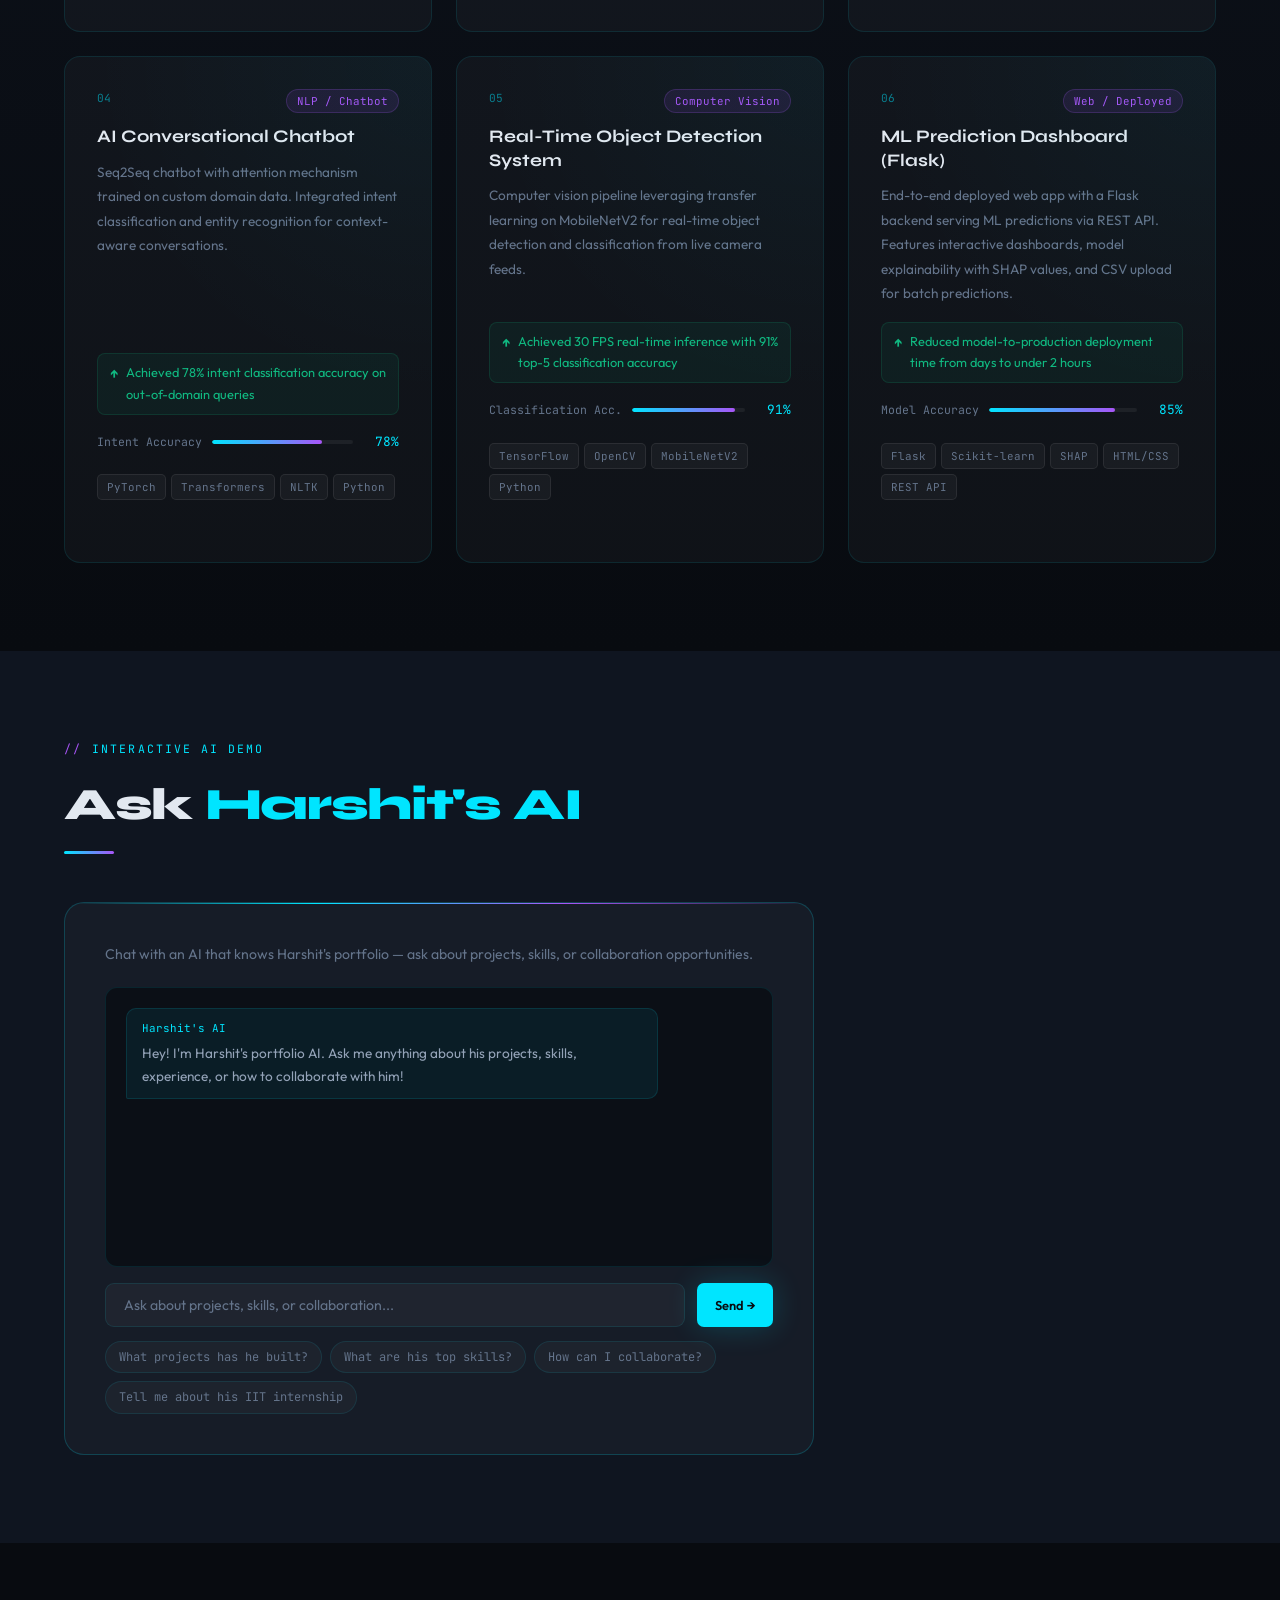
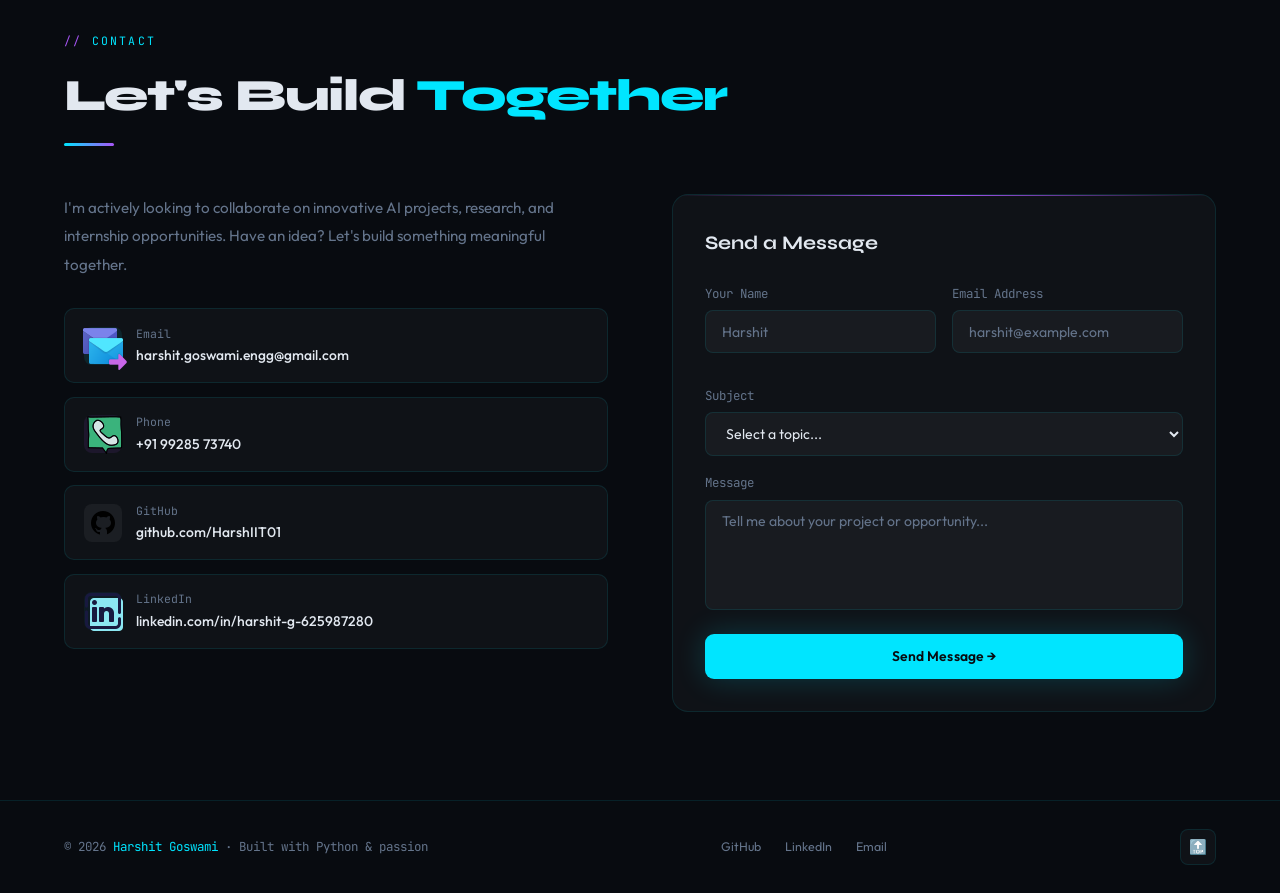
==== commit 640dc851: "Update index.html" ====
--- a/index.html
+++ b/index.html
@@ -333,7 +333,7 @@
     <li><a href="#about">About</a></li>
     <li><a href="#skills">Skills</a></li>
     <li><a href="#projects">Projects</a></li>
-    <li><a href="#blog">Blog</a></li>
+    <!-- <li><a href="#blog">Blog</a></li> -->
     <li><a href="#ai-feature">AI Demo</a></li>
     <li><a href="#contact">Contact</a></li>
   </ul>
@@ -751,7 +751,7 @@
   </div>
 </div>
 
-<!-- ══ BLOG ══ -->
+<!-- ══ BLOG ══
 <section id="blog">
   <div class="sec-label">Blog & Articles</div>
   <h2 class="sec-title">Thoughts &amp; <span class="hl">Insights</span></h2>
@@ -794,10 +794,10 @@
       </div>
     </div>
   </div>
-</section>
+</section> -->
 
 <!-- ══ GITHUB GRAPH ══ -->
-<section id="github">
+<!-- <section id="github">
   <div class="sec-label">Open Source</div>
   <h2 class="sec-title">GitHub <span class="hl">Activity</span></h2>
   <div class="sec-line"></div>
@@ -828,7 +828,7 @@
       <span>More</span>
     </div>
   </div>
-</section>
+</section> -->
 
 <!-- ══ AI INTERACTIVE FEATURE ══ -->
 <section id="ai-feature">
@@ -1031,29 +1031,29 @@
 }
 
 // ══ GITHUB GRAPH ══
-function initGHGraph(){
-  const canvas=document.getElementById('gh-canvas');
-  if(!canvas)return;
-  const ctx=canvas.getContext('2d');
-  const W=canvas.clientWidth||700;
-  canvas.width=W;
-  const cols=52,rows=7,sz=11,gap=3;
-  const colors=['#161b22','#0e4429','#006d32','#26a641','#39d353'];
-  const seed=42;
-  function rand(i){let x=Math.sin(i+seed)*10000;return x-Math.floor(x);}
-  for(let c=0;c<cols;c++){
-    for(let r=0;r<rows;r++){
-      const idx=c*rows+r;
-      const v=rand(idx);
-      let ci=0;
-      if(v>0.9)ci=4;else if(v>0.75)ci=3;else if(v>0.55)ci=2;else if(v>0.35)ci=1;
-      ctx.fillStyle=colors[ci];
-      ctx.beginPath();
-      ctx.roundRect(c*(sz+gap),r*(sz+gap),sz,sz,2);
-      ctx.fill();
-    }
-  }
-}
+// function initGHGraph(){
+//   const canvas=document.getElementById('gh-canvas');
+//   if(!canvas)return;
+//   const ctx=canvas.getContext('2d');
+//   const W=canvas.clientWidth||700;
+//   canvas.width=W;
+//   const cols=52,rows=7,sz=11,gap=3;
+//   const colors=['#161b22','#0e4429','#006d32','#26a641','#39d353'];
+//   const seed=42;
+//   function rand(i){let x=Math.sin(i+seed)*10000;return x-Math.floor(x);}
+//   for(let c=0;c<cols;c++){
+//     for(let r=0;r<rows;r++){
+//       const idx=c*rows+r;
+//       const v=rand(idx);
+//       let ci=0;
+//       if(v>0.9)ci=4;else if(v>0.75)ci=3;else if(v>0.55)ci=2;else if(v>0.35)ci=1;
+//       ctx.fillStyle=colors[ci];
+//       ctx.beginPath();
+//       ctx.roundRect(c*(sz+gap),r*(sz+gap),sz,sz,2);
+//       ctx.fill();
+//     }
+//   }
+// }
 
 // ══ CASE STUDY DATA ══
 const caseStudies={
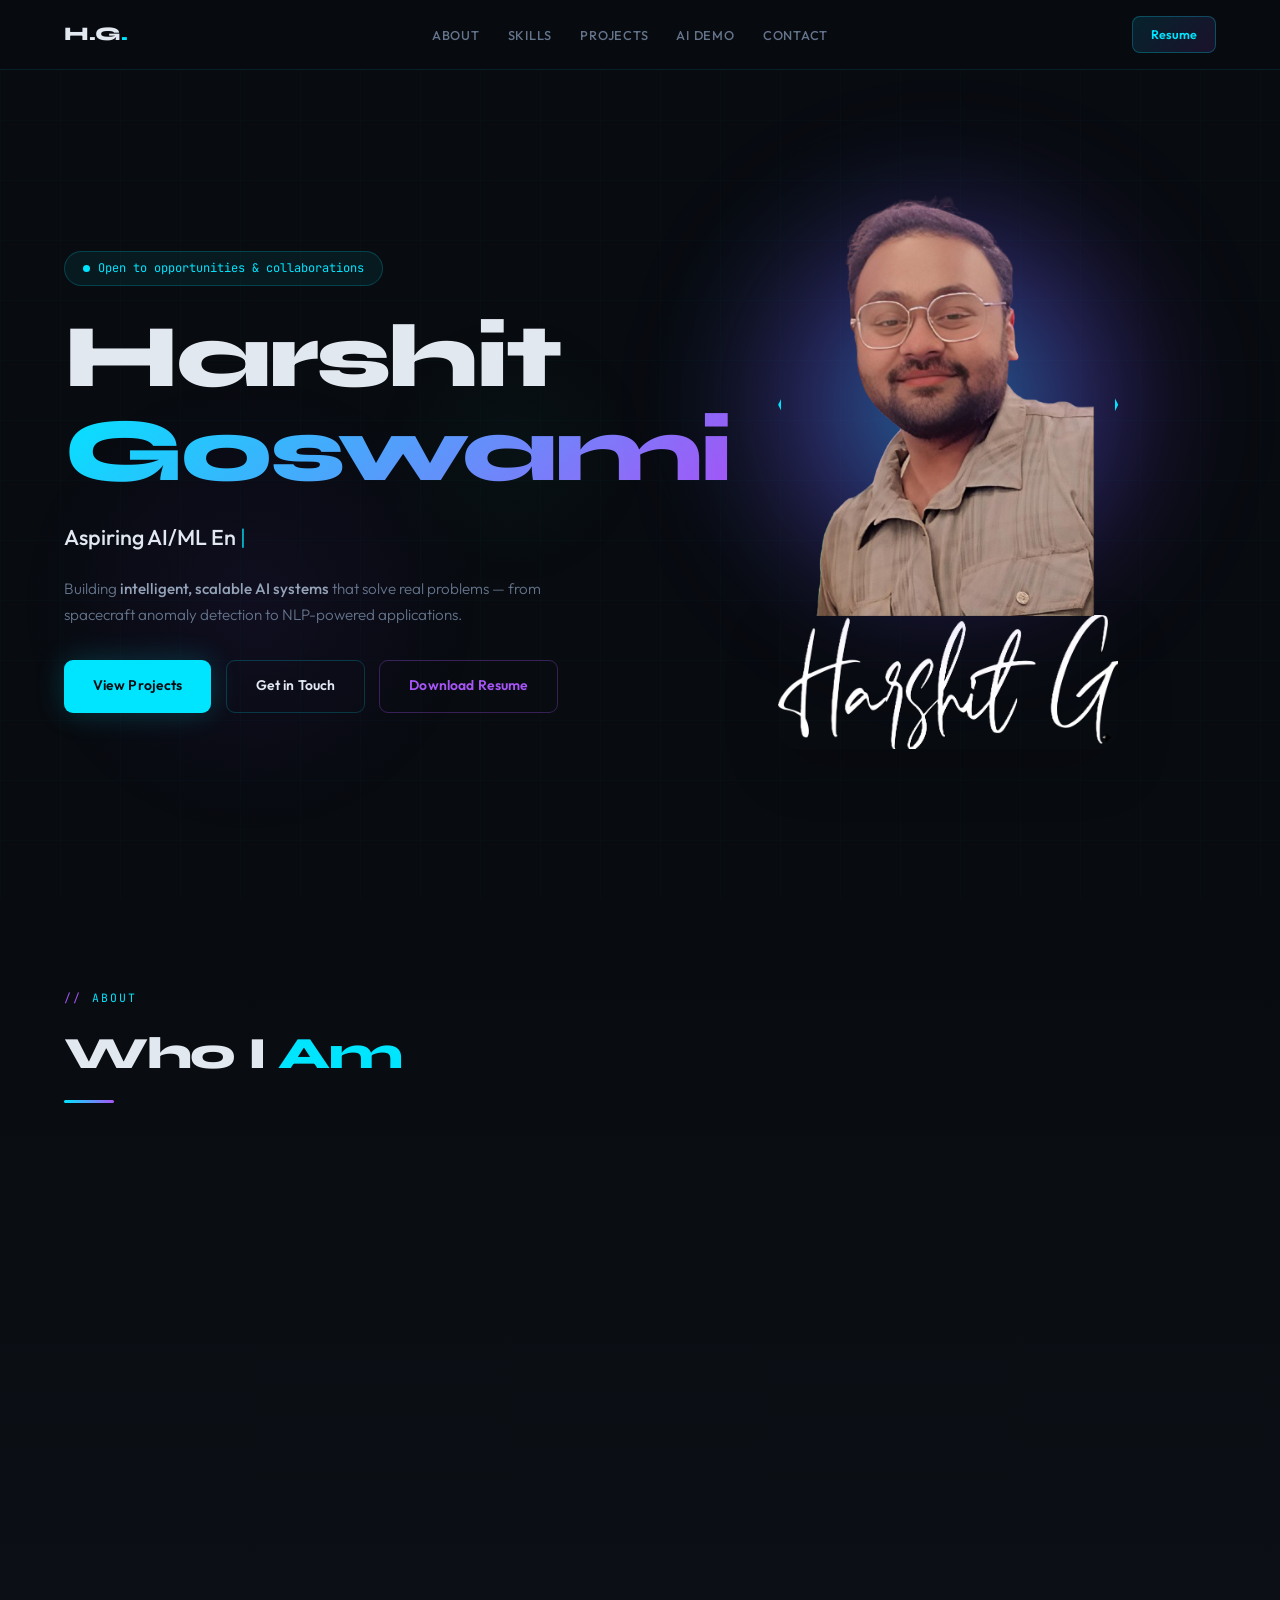
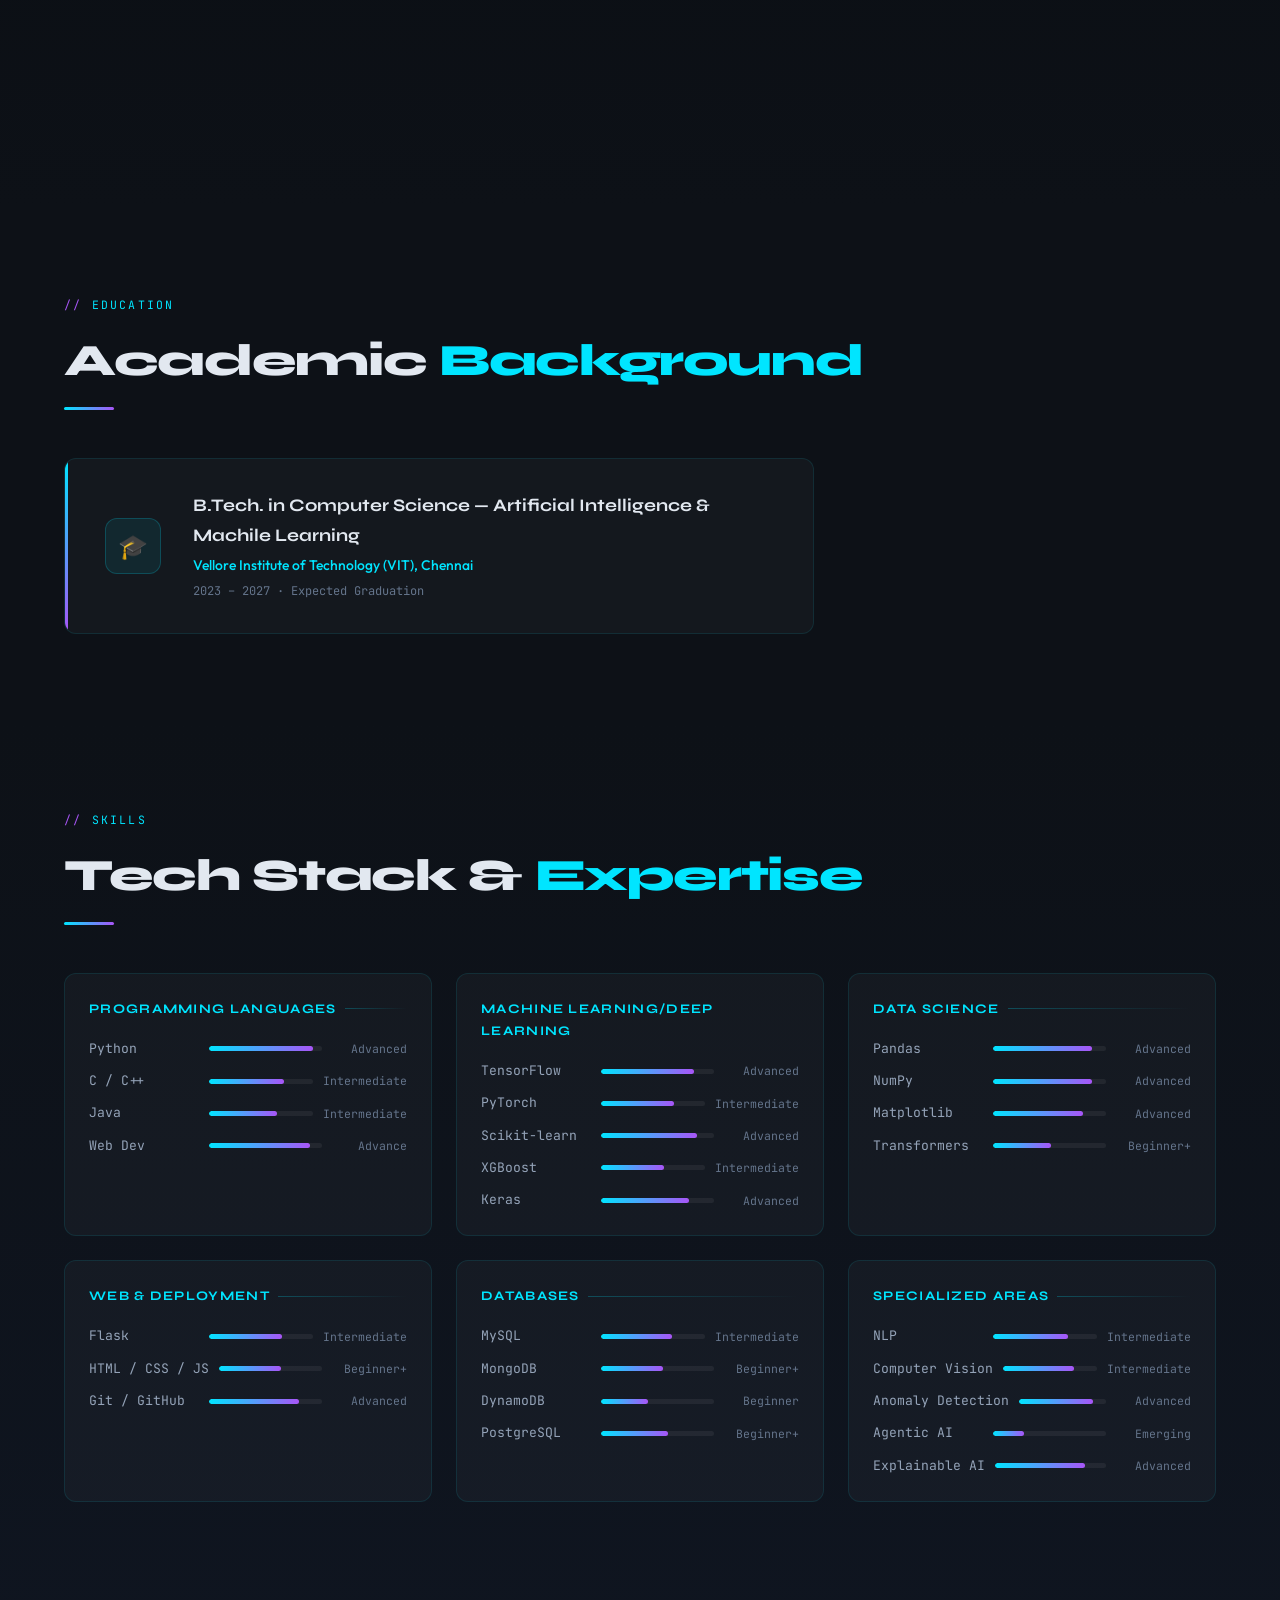
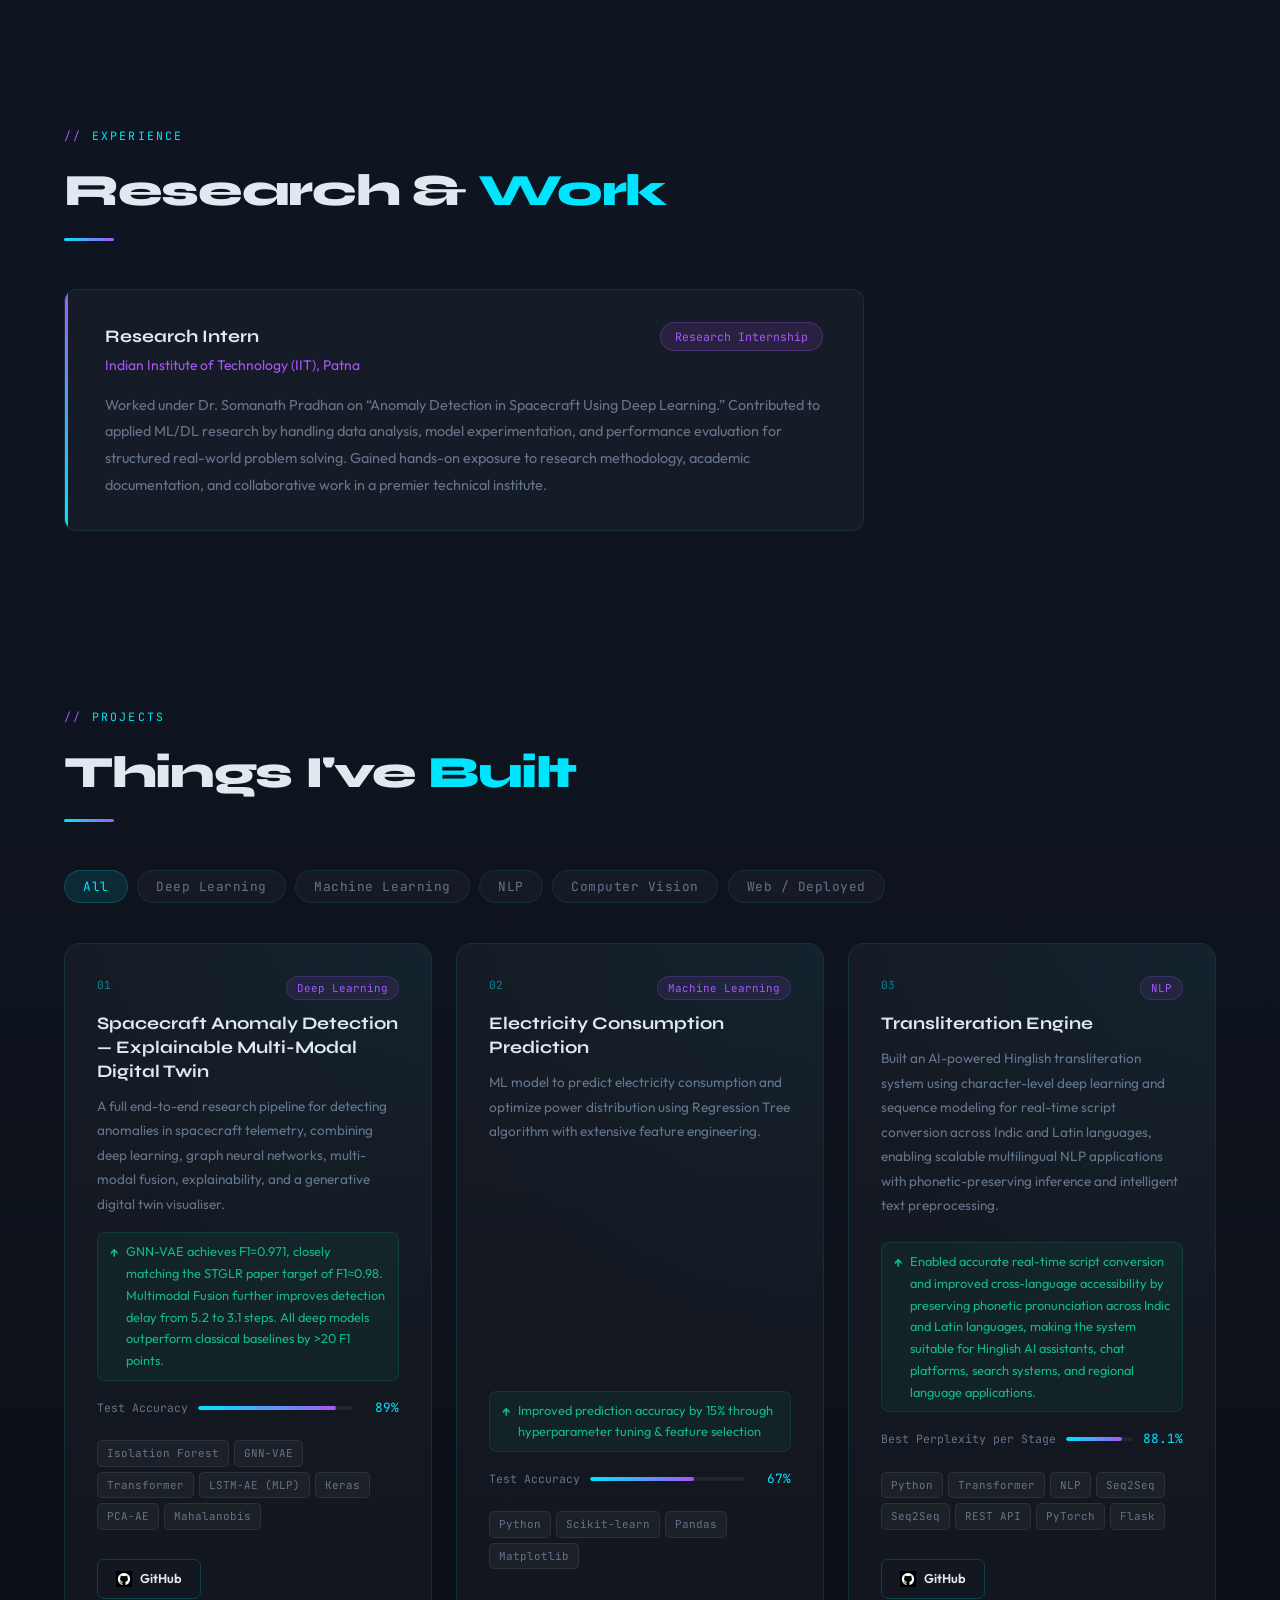
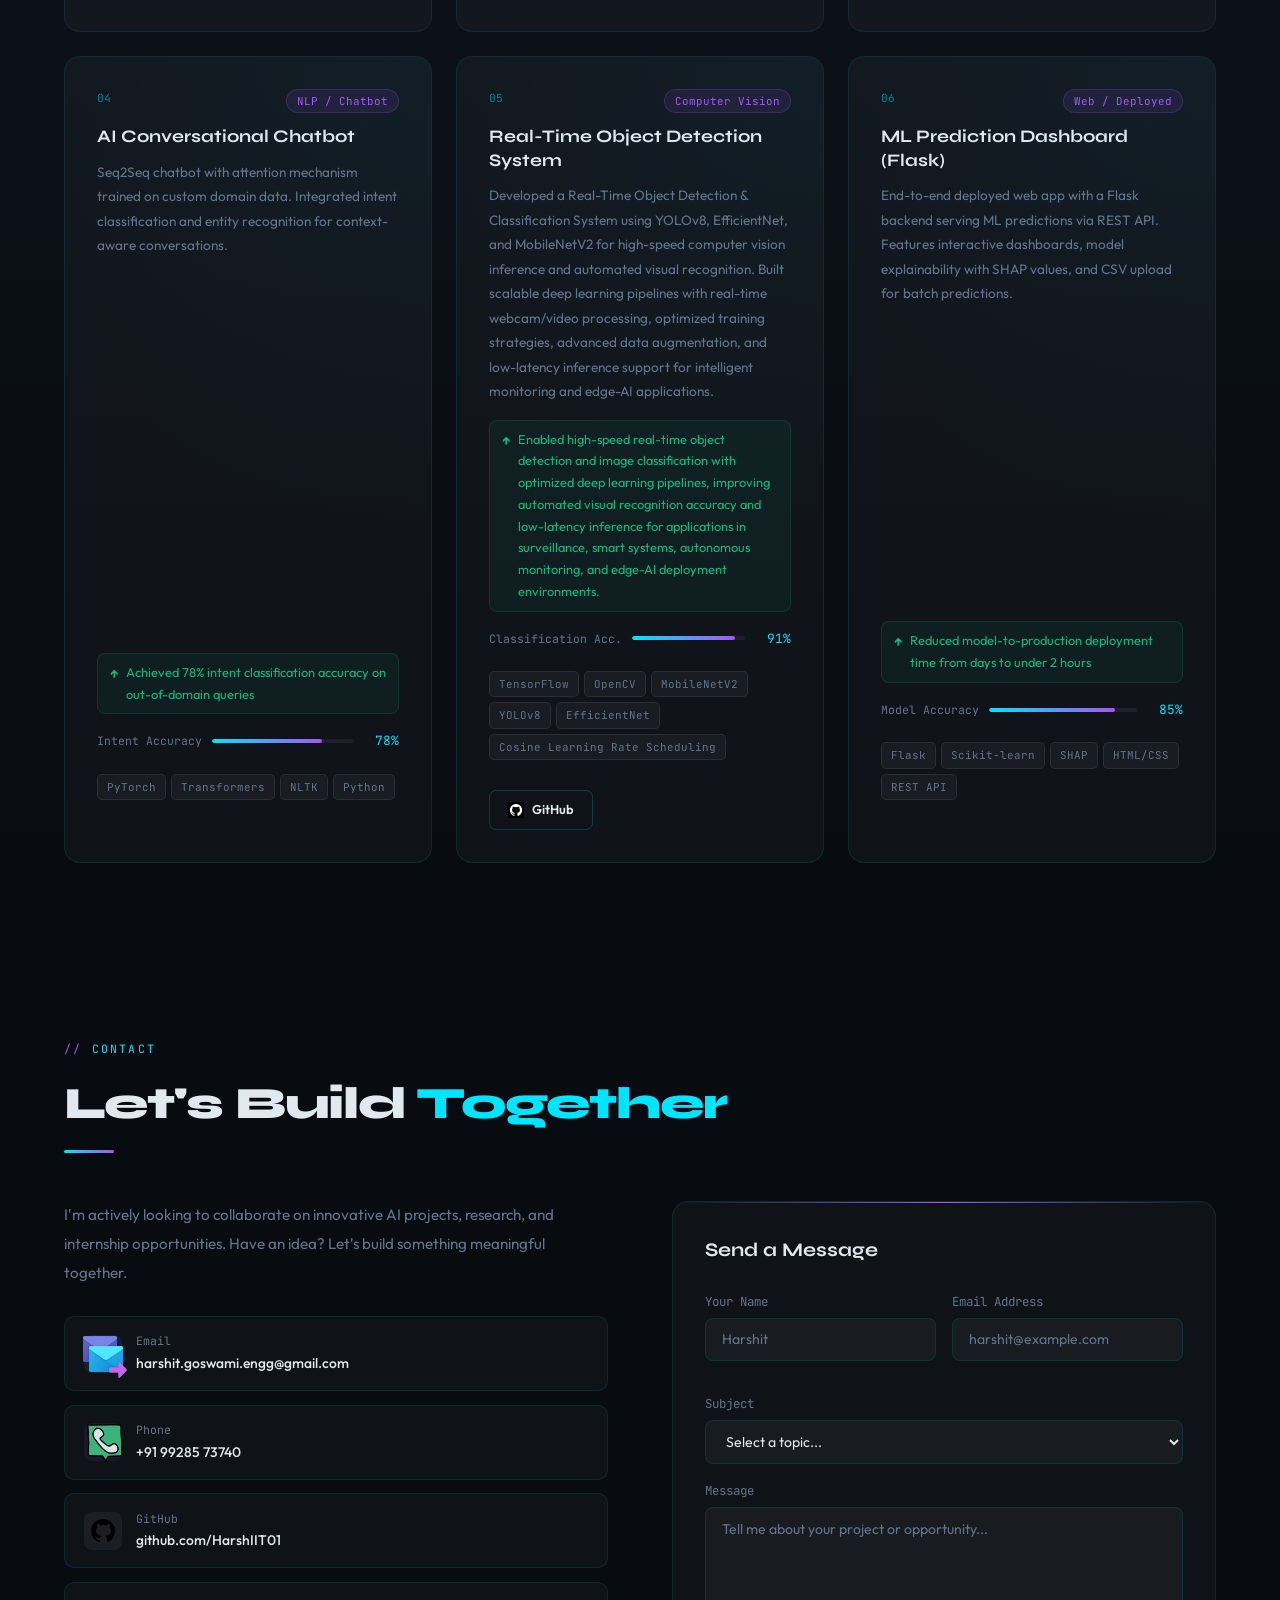
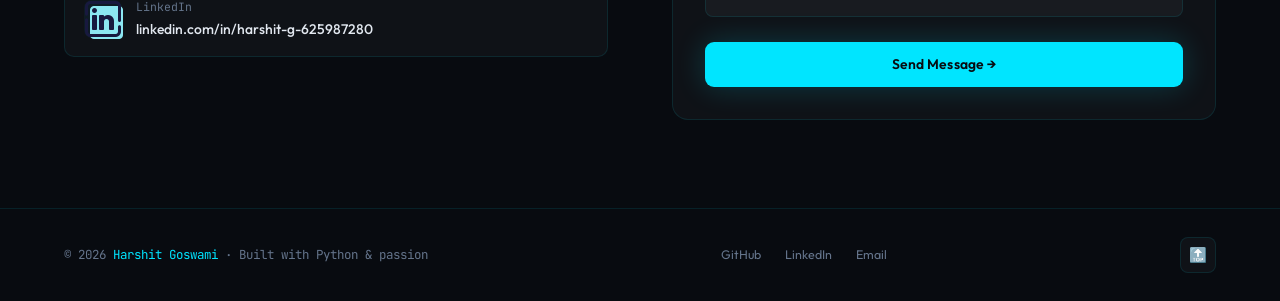
==== commit 3202be9a: "Update index.html" ====
--- a/index.html
+++ b/index.html
@@ -217,7 +217,7 @@
 .blog-read:hover{color:var(--cyan2)}
 
 /* ══ GITHUB GRAPH ══ */
-#github{background:linear-gradient(180deg,var(--bg2) 0%,var(--bg3) 100%)}
+/* #github{background:linear-gradient(180deg,var(--bg2) 0%,var(--bg3) 100%)}
 .gh-profile{display:flex;align-items:center;gap:1.5rem;margin-bottom:2.5rem}
 .gh-avatar{width:64px;height:64px;border-radius:50%;background:linear-gradient(135deg,#21262d,#30363d);border:2px solid var(--border2);display:flex;align-items:center;justify-content:center;font-size:1.5rem}
 .gh-link{color:var(--cyan);text-decoration:none;font-family:'JetBrains Mono',monospace;font-size:0.9rem;font-weight:500;transition:color 0.2s}
@@ -232,10 +232,10 @@
 #gh-canvas{display:block}
 .gh-legend{display:flex;align-items:center;gap:8px;margin-top:1rem;font-size:0.72rem;color:var(--muted);font-family:'JetBrains Mono',monospace}
 .gh-legend-squares{display:flex;gap:3px}
-.gh-sq{width:11px;height:11px;border-radius:2px}
+.gh-sq{width:11px;height:11px;border-radius:2px} */
 
 /* ══ AI FEATURE ══ */
-#ai-feature{background:var(--bg3)}
+/* #ai-feature{background:var(--bg3)}
 .ai-wrap{background:var(--glass);border:1px solid var(--border2);border-radius:20px;padding:2.5rem;max-width:750px;position:relative;overflow:hidden}
 .ai-wrap::before{content:'';position:absolute;top:0;left:0;right:0;height:1px;background:linear-gradient(90deg,transparent,var(--cyan),var(--purple2),transparent)}
 .ai-chat{background:rgba(8,11,16,0.7);border:1px solid var(--border);border-radius:12px;padding:1.25rem;height:280px;overflow-y:auto;margin-bottom:1rem;display:flex;flex-direction:column;gap:0.75rem}
@@ -256,7 +256,7 @@
 .ai-input::placeholder{color:var(--muted)}
 .ai-suggestions{display:flex;flex-wrap:wrap;gap:0.5rem;margin-top:0.9rem}
 .ai-sug{background:var(--glass);border:1px solid var(--border);color:var(--muted);padding:5px 13px;border-radius:100px;font-size:0.75rem;cursor:pointer;transition:all 0.2s;font-family:'JetBrains Mono',monospace}
-.ai-sug:hover{border-color:var(--border2);color:var(--cyan);background:rgba(0,229,255,0.05)}
+.ai-sug:hover{border-color:var(--border2);color:var(--cyan);background:rgba(0,229,255,0.05)} */
 
 /* ══ CONTACT ══ */
 #contact{background:var(--bg)}
@@ -491,7 +491,7 @@
       <div class="about-row"><span class="ri">✉️</span><span>harshit.goswami.engg@gmail.com</span></div>
       <div class="about-row"><span class="ri">🤝</span><span>Open to internships & collaboration</span></div>
       <br/>
-<a href="https://github.com/HarshIIT01" target="_blank" class="btn btn-sm btn-outline" style="width:100%;justify-content:center"><img src="github.png" alt="Github">View GitHub →</a>
+<a href="https://github.com/HarshIIT01" target="_blank" class="btn btn-sm btn-outline" style="width:100%;justify-content:center"><img src="github.png" alt="Github">View GitHub </a>
     </div>
     <div class="about-bio reveal">
       <p>I'm an AI/ML enthusiast and builder currently pursuing my B.Tech in Artificial Intelligence at Vellore Institute of Technology, Chennai. I focus on creating intelligent, scalable systems that solve real-world problems — not just models, but complete solutions that deliver real impact.</p>
@@ -655,19 +655,19 @@
         <span class="proj-num">03</span>
         <span class="proj-cat-tag">NLP</span>
       </div>
-      <div class="proj-title">AI-Powered Resume Analyzer</div>
-      <div class="proj-desc">NLP pipeline that analyzes resumes, extracts key skills and entities using spaCy, and provides intelligent job-match scoring with actionable feedback.</div>
-      <div class="proj-impact">Automated resume screening process — saves 80% manual review time</div>
+      <div class="proj-title">Transliteration Engine</div>
+      <div class="proj-desc">Built an AI-powered Hinglish transliteration system using character-level deep learning and sequence modeling for real-time script conversion across Indic and Latin languages, enabling scalable multilingual NLP applications with phonetic-preserving inference and intelligent text preprocessing.</div>
+      <div class="proj-impact">Enabled accurate real-time script conversion and improved cross-language accessibility by preserving phonetic pronunciation across Indic and Latin languages, making the system suitable for Hinglish AI assistants, chat platforms, search systems, and regional language applications.</div>
       <div class="proj-acc-row">
-        <span class="proj-acc-label">Match Precision</span>
+        <span class="proj-acc-label">Best Perplexity per Stage</span>
         <div class="proj-acc-bar"><div class="proj-acc-fill" data-w="83"></div></div>
-        <span class="proj-acc-val">83%</span>
+        <span class="proj-acc-val">88.1%</span>
       </div>
       <div class="proj-tags">
-        <span class="proj-tag">Python</span><span class="proj-tag">spaCy</span><span class="proj-tag">NLP</span><span class="proj-tag">Flask</span><span class="proj-tag">NLTK</span>
+        <span class="proj-tag">Python</span><span class="proj-tag">Transformer</span><span class="proj-tag">NLP</span><span class="proj-tag">Seq2Seq</span><span class="proj-tag">Seq2Seq</span><span class="proj-tag">REST API</span><span class="proj-tag">PyTorch</span><span class="proj-tag">Flask</span>
       </div>
       <div class="proj-btns" onclick="event.stopPropagation()">
-        <!--<a href="https://github.com/HarshIIT01" target="_blank" class="btn btn-sm btn-outline"><img src="github.png" alt=""> GitHub</a>-->
+        <a href="https://github.com/HarshIIT01/Transliteration-Engire" target="_blank" class="btn btn-sm btn-outline"><img src="github.png" alt="">GitHub</a>
       </div>
     </div>
 
@@ -701,19 +701,18 @@
         <span class="proj-cat-tag">Computer Vision</span>
       </div>
       <div class="proj-title">Real-Time Object Detection System</div>
-      <div class="proj-desc">Computer vision pipeline leveraging transfer learning on MobileNetV2 for real-time object detection and classification from live camera feeds.</div>
-      <div class="proj-impact">Achieved 30 FPS real-time inference with 91% top-5 classification accuracy</div>
+      <div class="proj-desc">Developed a Real-Time Object Detection & Classification System using YOLOv8, EfficientNet, and MobileNetV2 for high-speed computer vision inference and automated visual recognition. Built scalable deep learning pipelines with real-time webcam/video processing, optimized training strategies, advanced data augmentation, and low-latency inference support for intelligent monitoring and edge-AI applications.</div>
+      <div class="proj-impact">Enabled high-speed real-time object detection and image classification with optimized deep learning pipelines, improving automated visual recognition accuracy and low-latency inference for applications in surveillance, smart systems, autonomous monitoring, and edge-AI deployment environments.</div>
       <div class="proj-acc-row">
         <span class="proj-acc-label">Classification Acc.</span>
         <div class="proj-acc-bar"><div class="proj-acc-fill" data-w="91"></div></div>
         <span class="proj-acc-val">91%</span>
       </div>
       <div class="proj-tags">
-        <span class="proj-tag">TensorFlow</span><span class="proj-tag">OpenCV</span><span class="proj-tag">MobileNetV2</span><span class="proj-tag">Python</span>
+        <span class="proj-tag">TensorFlow</span><span class="proj-tag">OpenCV</span><span class="proj-tag">MobileNetV2</span><span class="proj-tag">YOLOv8</span><span class="proj-tag">EfficientNet</span><span class="proj-tag">Cosine Learning Rate Scheduling</span>
       </div>
       <div class="proj-btns" onclick="event.stopPropagation()">
-        <!-- <a href="https://github.com/HarshIIT01" target="_blank" class="btn btn-sm btn-outline"><img src="github.png" alt=""> GitHub</a>
-        <a href="#" class="btn btn-sm btn-green"> Live Demo</a> -->
+        <a href="https://github.com/HarshIIT01/Real-Time-Object-Detection-Classification-System" target="_blank" class="btn btn-sm btn-outline"><img src="github.png" alt=""> GitHub</a>
       </div>
     </div>
 
@@ -831,7 +830,7 @@
 </section> -->
 
 <!-- ══ AI INTERACTIVE FEATURE ══ -->
-<section id="ai-feature">
+<!-- <section id="ai-feature">
   <div class="sec-label">Interactive AI Demo</div>
   <h2 class="sec-title">Ask <span class="hl">Harshit's AI</span></h2>
   <div class="sec-line"></div>
@@ -854,7 +853,7 @@
       <span class="ai-sug" onclick="quickAsk(this)">Tell me about his IIT internship</span>
     </div>
   </div>
-</section>
+</section> -->
 
 <!-- ══ CONTACT ══ -->
 <section id="contact">
@@ -1067,11 +1066,11 @@
     approach:'Applied Regression Tree algorithm on historical consumption data. Performed feature engineering (hour, season, temperature proxy), scaling, and hyperparameter tuning via grid search.',
     model:'Decision Tree Regressor with max_depth=8, min_samples_split=20. Cross-validated on 80/20 train-test split. Evaluated with MAE, RMSE, and R² score.',
     results:[{n:'67%',l:'Accuracy'},{n:'15%',l:'Accuracy Gain'},{n:'5K+',l:'Records'}]},
-  p3:{title:'AI-Powered Resume Analyzer',cat:'NLP',
-    problem:'Recruiters spend 6–7 seconds per resume. Automating skill extraction and job-fit scoring can save hours of manual screening and reduce human bias.',
-    approach:'Built an NLP pipeline using spaCy for named entity recognition, NLTK for tokenization and POS tagging, and TF-IDF with cosine similarity for job description matching.',
-    model:'spaCy en_core_web_sm → custom entity rules for skills/education → TF-IDF vectorizer → cosine similarity scorer → Flask REST endpoint.',
-    results:[{n:'83%',l:'Match Precision'},{n:'80%',l:'Time Saved'},{n:'500+',l:'Resumes Tested'}]},
+  p3:{title:'Transliteration System',cat:'NLP',
+    problem:'Traditional object detection systems often struggle with achieving high accuracy and low-latency performance simultaneously in real-time environments, limiting their effectiveness in applications such as surveillance, smart monitoring, and edge-AI systems.',
+    approach:'The proposed system uses a hybrid neural transliteration pipeline to convert Romanized Hindi text into Devanagari script while preserving phonetic pronunciation. The architecture combines language detection, Roman text normalization, dictionary-based lookup, BPE tokenization, and a lightweight BiGRU Seq2Seq model with Bahdanau Attention for accurate and low-latency transliteration. A three-stage curriculum learning strategy using Aksharantar and Dakshina datasets improves phonetic mapping, spelling variation handling, and contextual understanding. The model is further optimized using INT8 quantization and ONNX export for efficient real-time deployment on edge and mobile devices through a FastAPI-based web application.',
+    model:'Roman Input Text → Language Detection & Normalization → Dictionary Backoff + BPE Tokenization → Encoder (BiGRU, 256 Hidden Units, 128-D Embeddings) → Bahdanau Attention (Source Masking) → Decoder (GRU, 256 Hidden Units) → Devanagari Output',
+    results:[{n:'88.1%',l:''},{n:'80%',l:'Time Saved'},{n:'500+',l:'Resumes Tested'}]},
   p4:{title:'AI Conversational Chatbot',cat:'NLP',
     problem:'Domain-specific chatbots require understanding nuanced intent beyond keyword matching. The challenge was building a generalization-capable bot for academic Q&A.',
     approach:'Implemented Seq2Seq with Bahdanau attention mechanism. Trained on custom domain corpus. Added intent classifier layer using BiLSTM for robust query understanding.',
@@ -1079,8 +1078,8 @@
     results:[{n:'78%',l:'Intent Accuracy'},{n:'10',l:'Intent Classes'},{n:'3K+',l:'Training Pairs'}]},
   p5:{title:'Real-Time Object Detection System',cat:'Computer Vision',
     problem:'Custom object detection from scratch requires massive compute. Transfer learning on MobileNetV2 enables efficient real-time inference on consumer hardware.',
-    approach:'Fine-tuned MobileNetV2 pretrained on ImageNet. Added custom classification head for target classes. Applied data augmentation (flip, rotate, brightness jitter) to improve generalization.',
-    model:'MobileNetV2 backbone (frozen first 100 layers) → GlobalAveragePooling → Dropout(0.2) → Dense(128, ReLU) → Dense(N, Softmax). TensorFlow/Keras.',
+    approach:'The system follows a dual-pipeline deep learning approach for real-time object detection and image classification. The detection pipeline uses YOLOv8 models with advanced augmentation techniques such as Mosaic, MixUp, and Copy-Paste augmentation for high-accuracy real-time detection, while the classification pipeline uses transfer learning with MobileNetV2 and EfficientNet architectures. The workflow includes data preprocessing, augmentation, cosine learning rate scheduling with warmup, progressive fine-tuning, real-time webcam inference, benchmarking, model evaluation, and deployment optimization using ONNX/TFLite export for edge-AI applications.',
+    model:'Input Image/Video → Data Preprocessing & Augmentation (Mosaic, MixUp, CutMix, Copy-Paste, Random Erasing) → Detection Pipeline (YOLOv8n/s/m/l/x) + Classification Pipeline (MobileNetV2 / EfficientNetB0 / B3 / V2S) → Transfer Learning (Head Training → Progressive Unfreezing) → Warmup + Cosine Annealing LR Scheduling → Fine-Tuning (BatchNorm Freezing + Label Smoothing + Weight Decay) → Real-Time Inference (Configurable Confidence & IoU Thresholds) → Evaluation (mAP@50, mAP@50:95, Confusion Matrix, Grad-CAM) → Optimization & Deployment (ONNX / TFLite / TensorRT) → Edge-AI Ready Output',
     results:[{n:'91%',l:'Top-5 Accuracy'},{n:'30 FPS',l:'Inference Speed'},{n:'2K+',l:'Training Images'}]},
   p6:{title:'ML Prediction Dashboard (Flask)',cat:'Web / Deployed',
     problem:'ML models often live in notebooks and never reach users. The goal was building a production-grade web app that lets non-technical users upload data and get predictions instantly.',
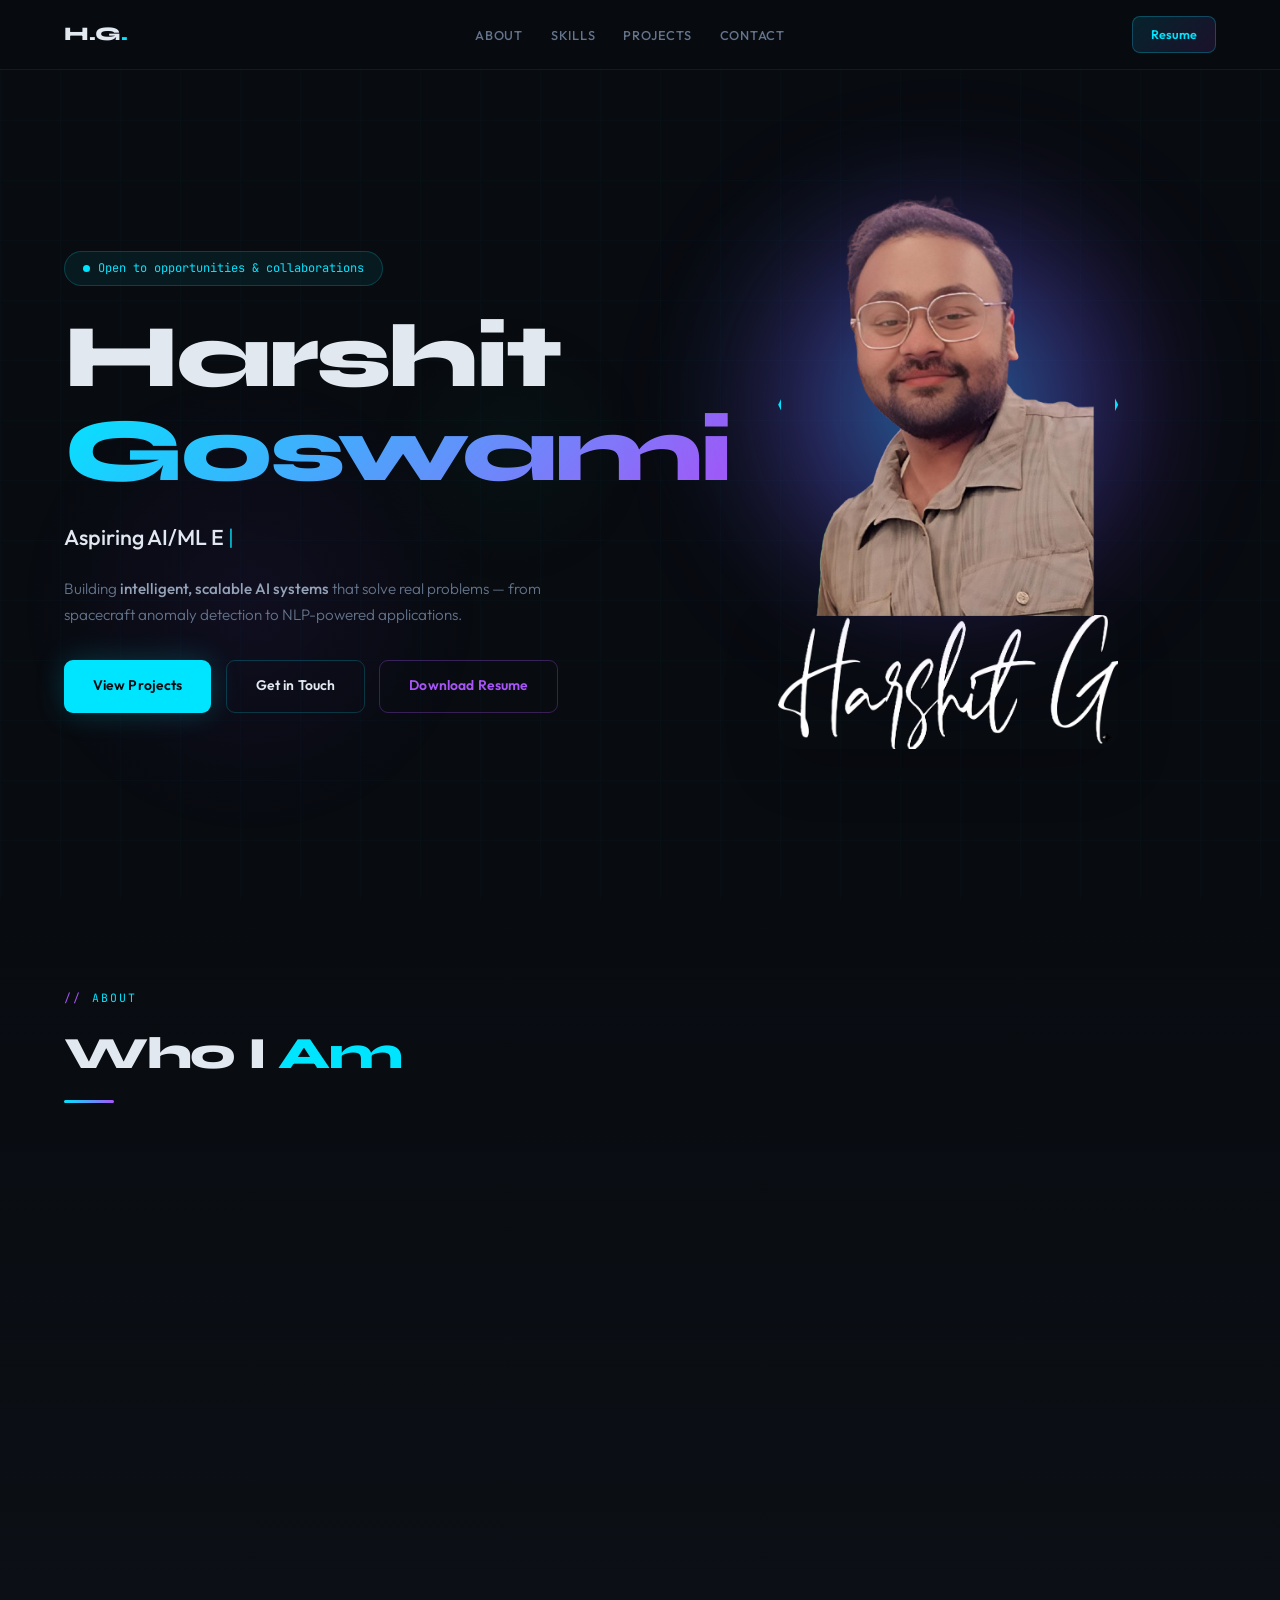
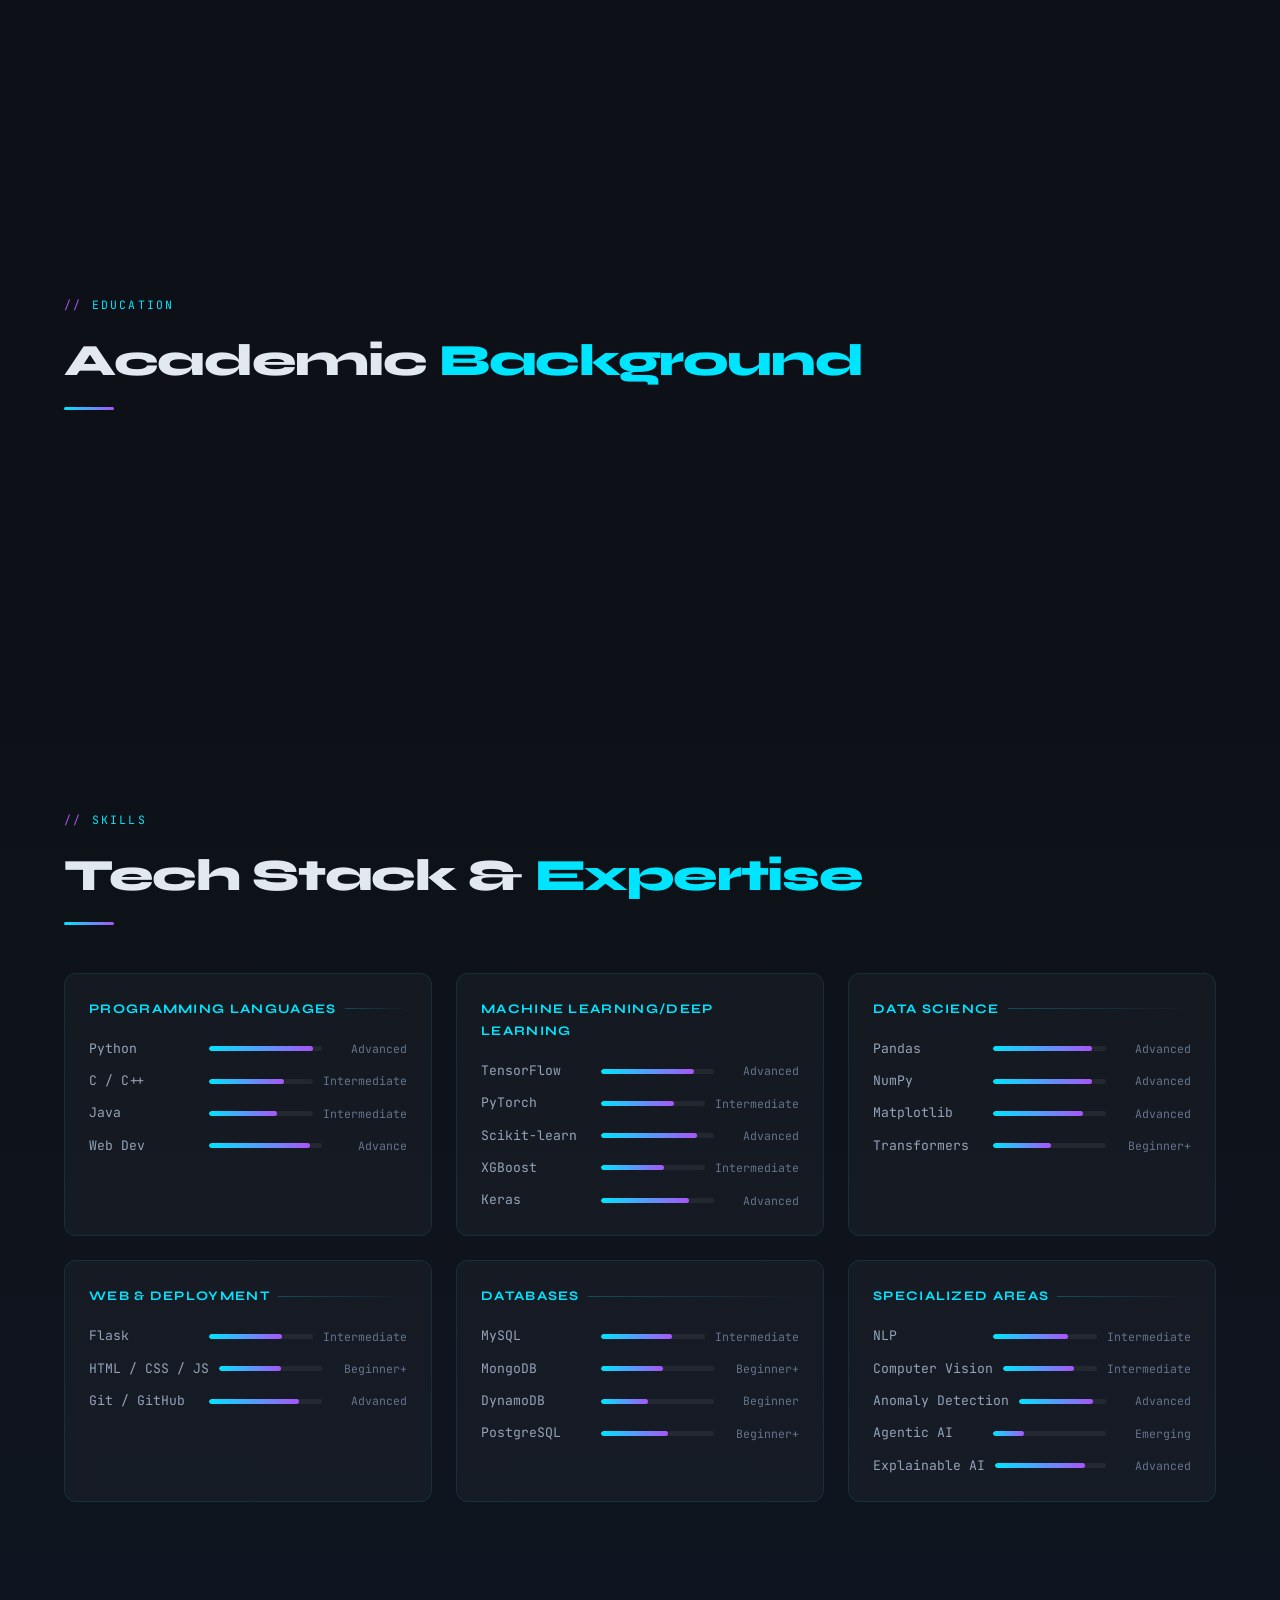
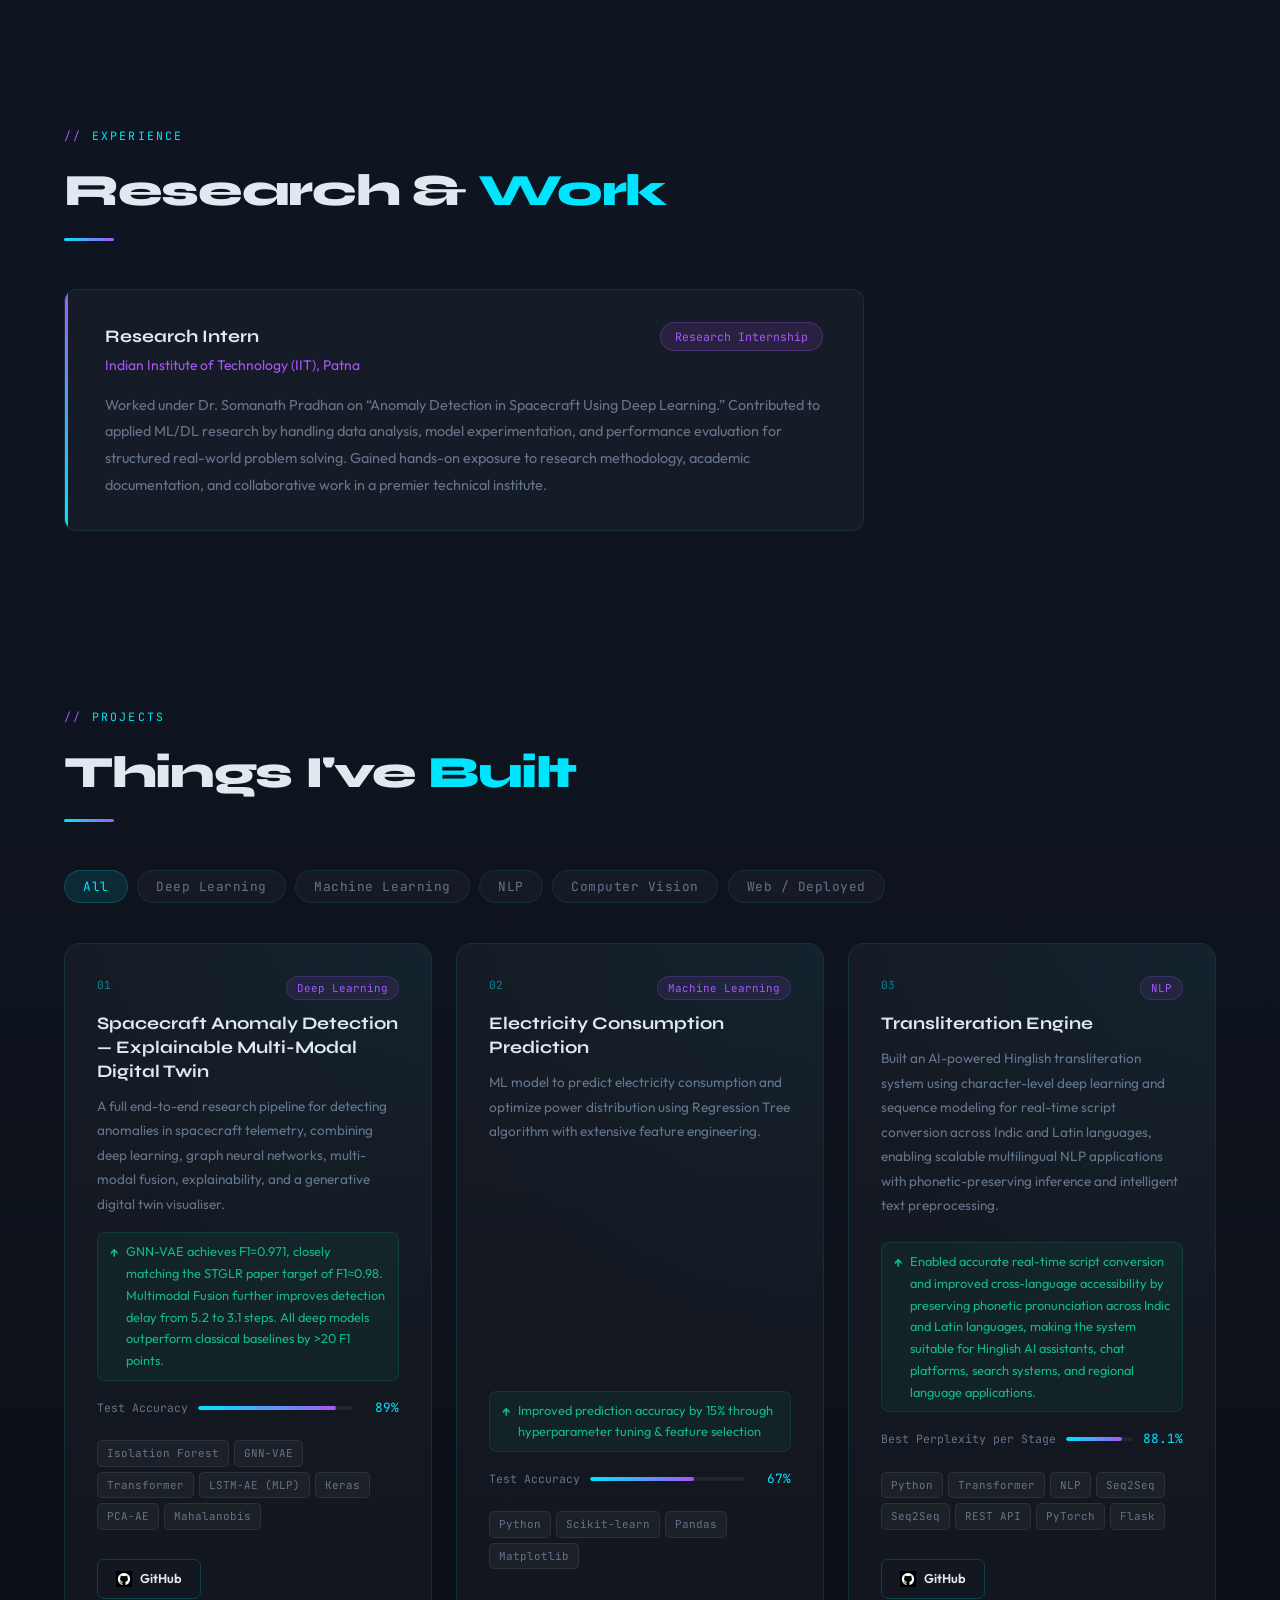
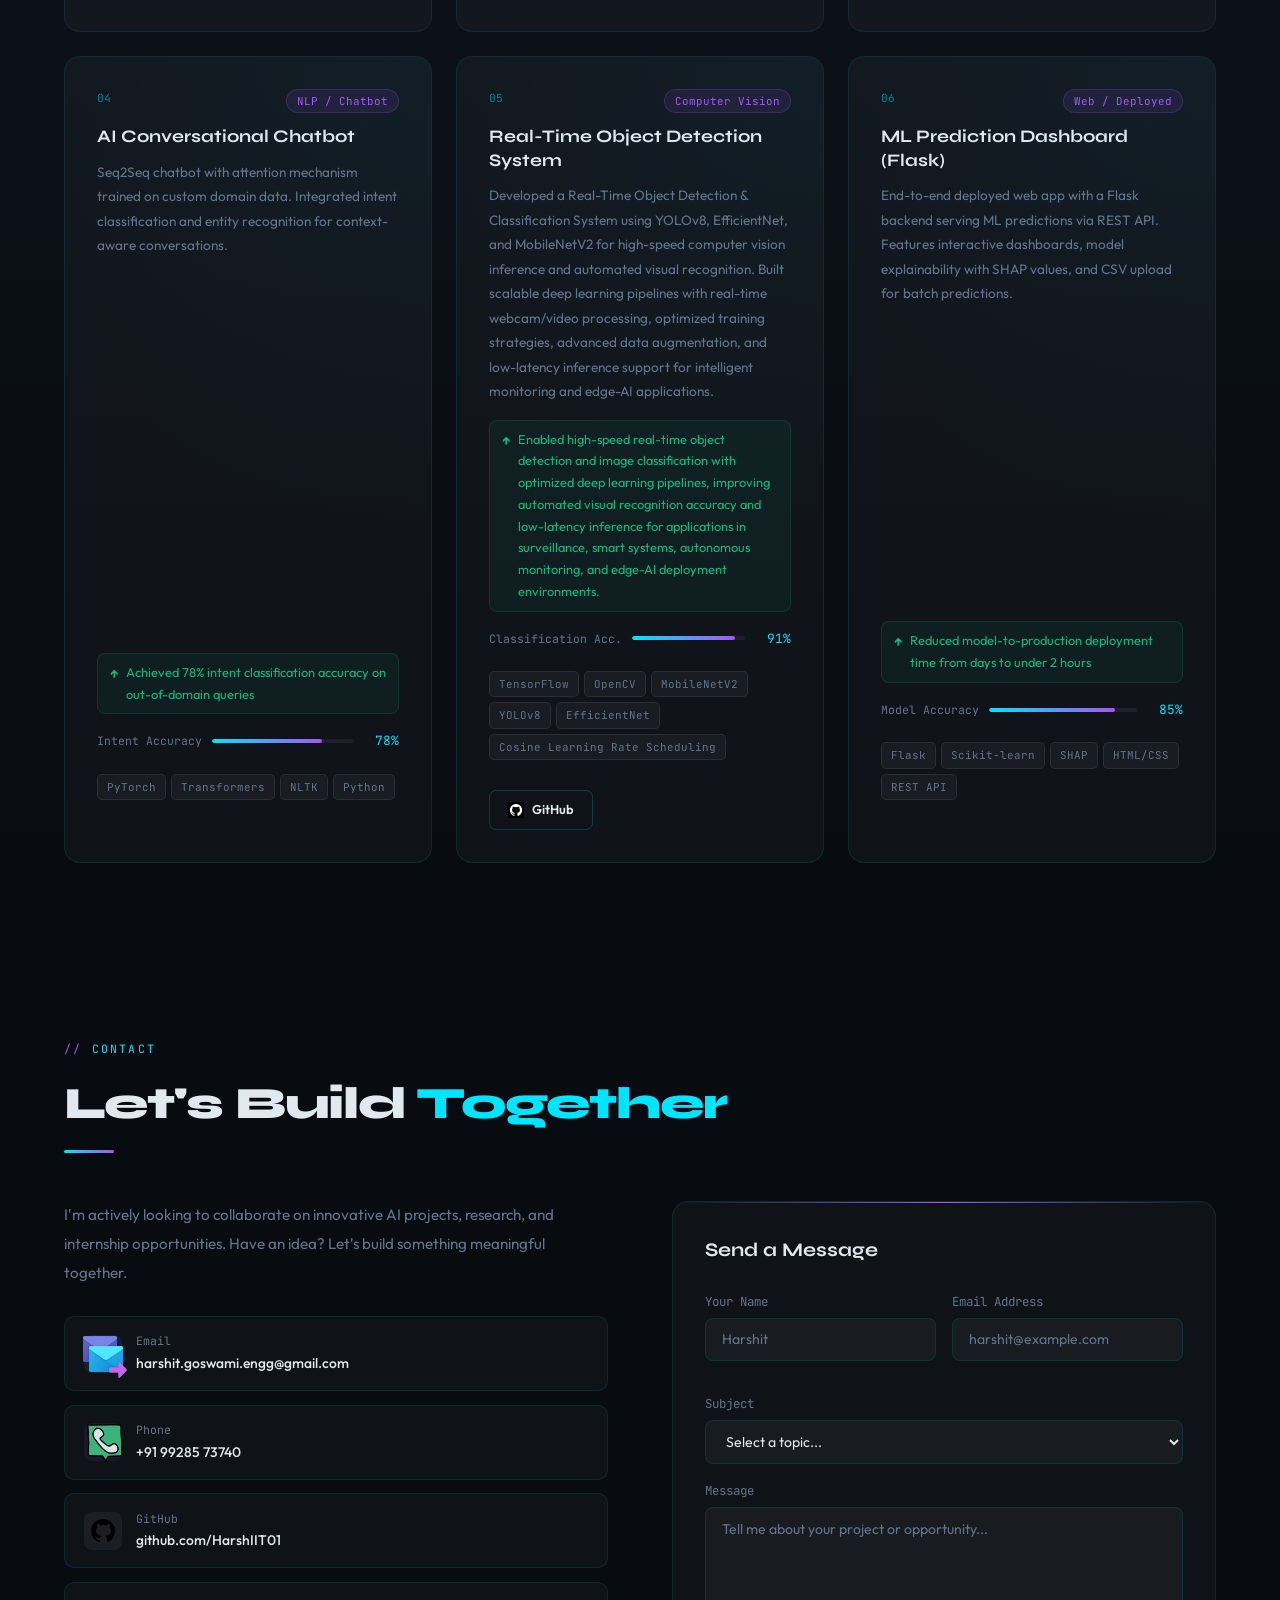
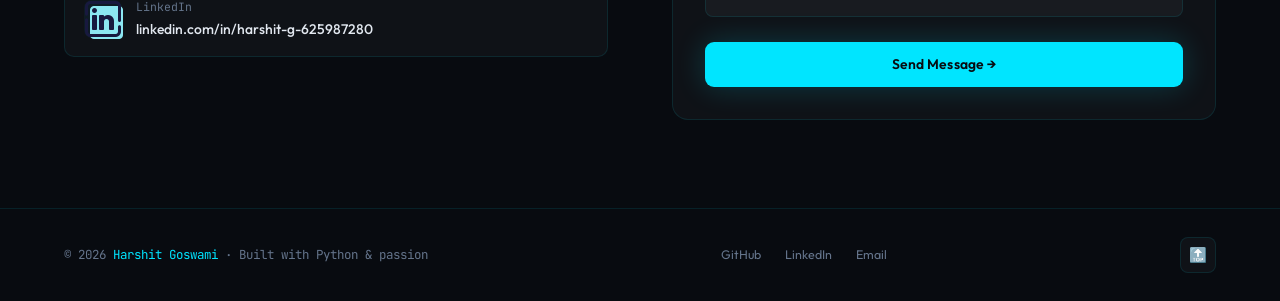
==== commit f74a24cc: "Disable AI Demo link in index.html Comment out AI Demo link in navigation" ====
--- a/index.html
+++ b/index.html
@@ -334,7 +334,7 @@
     <li><a href="#skills">Skills</a></li>
     <li><a href="#projects">Projects</a></li>
     <!-- <li><a href="#blog">Blog</a></li> -->
-    <li><a href="#ai-feature">AI Demo</a></li>
+    <!-- <li><a href="#ai-feature">AI Demo</a></li> -->
     <li><a href="#contact">Contact</a></li>
   </ul>
   <a href="#" class="nav-resume" onclick="downloadResume(event)">Resume</a>
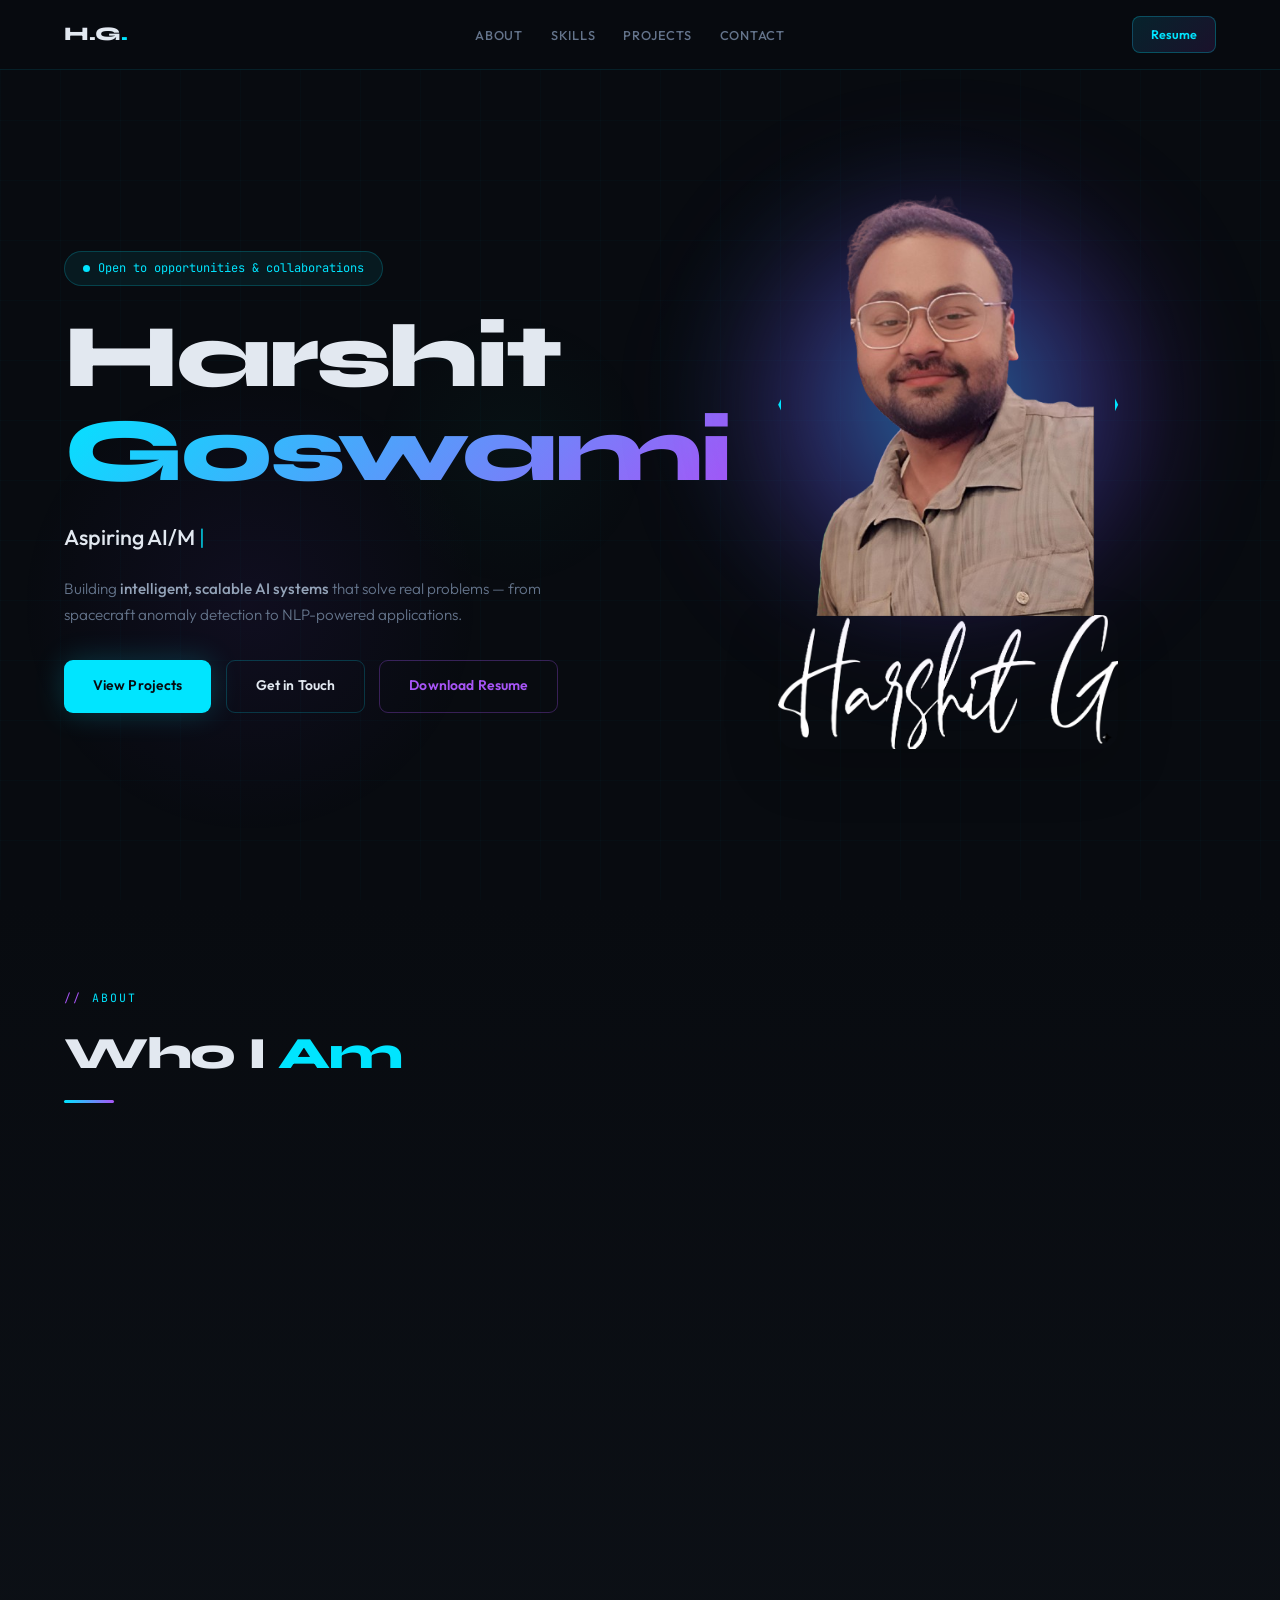
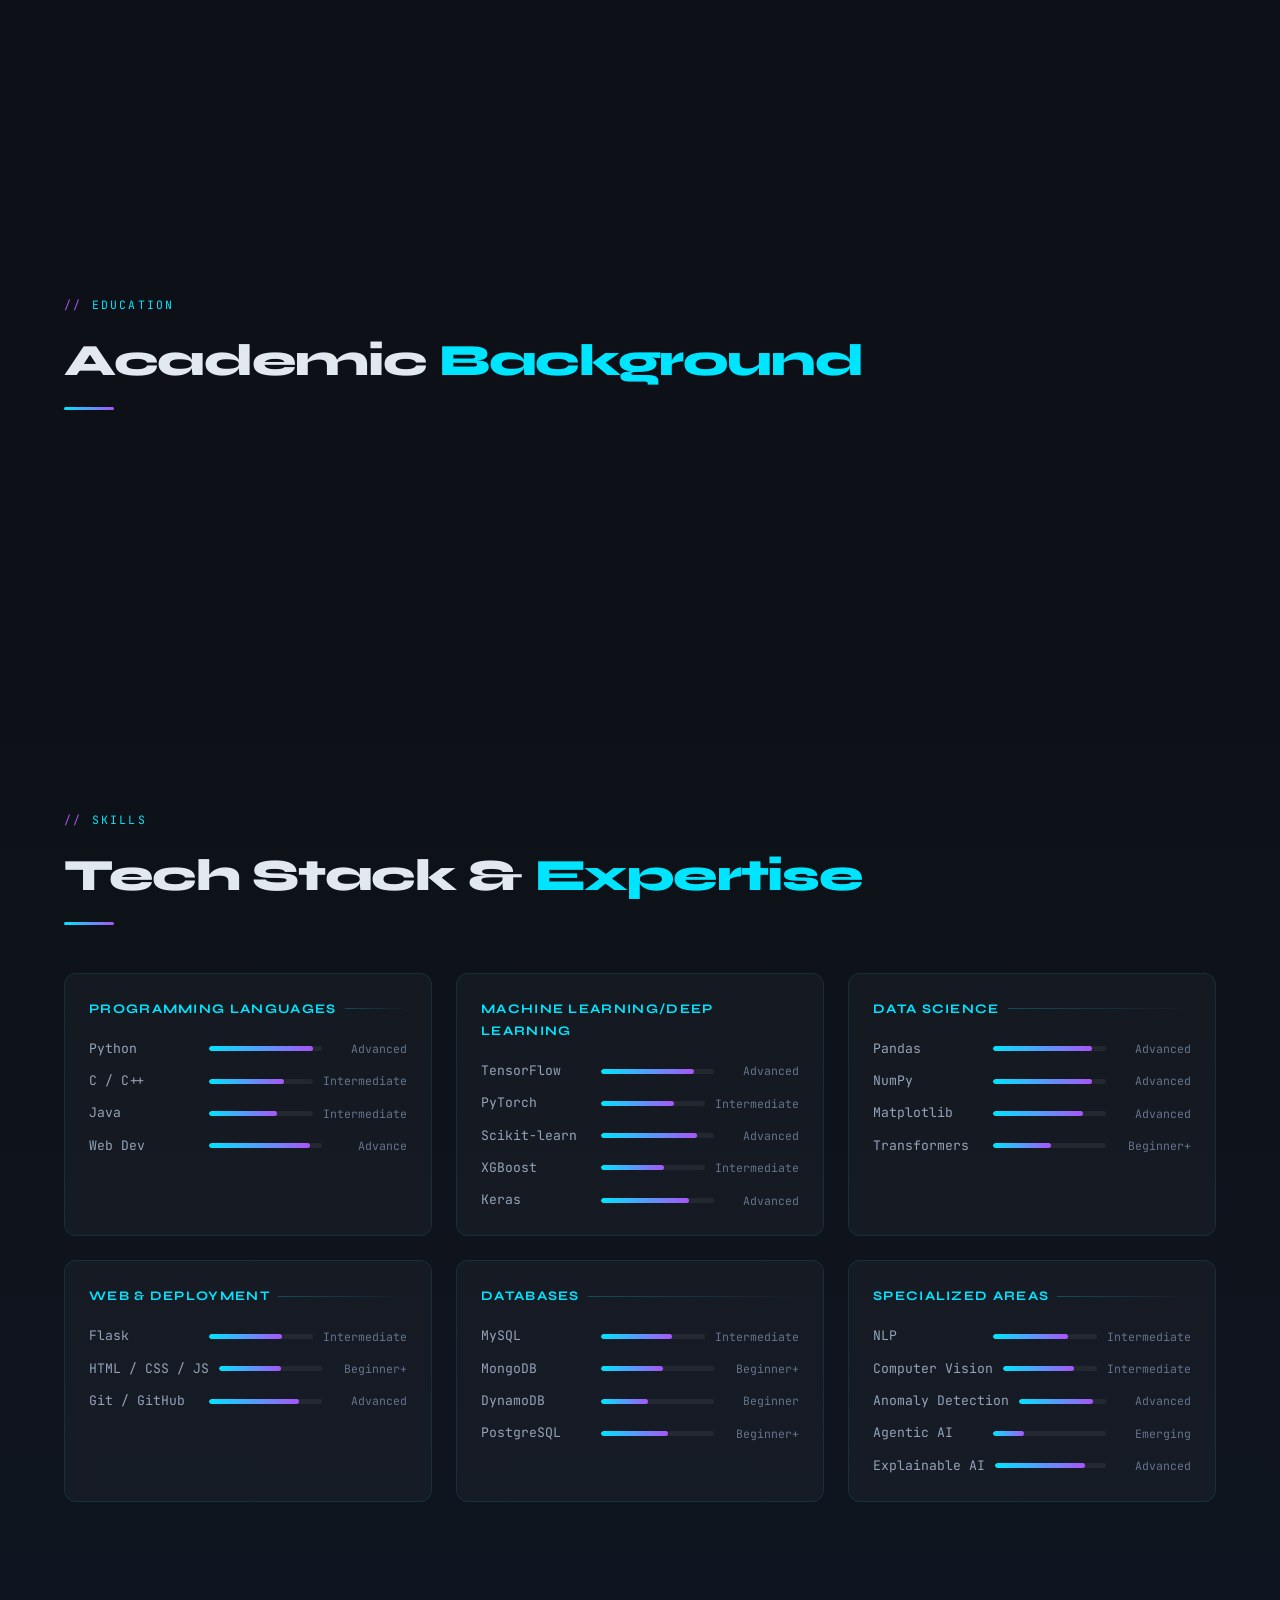
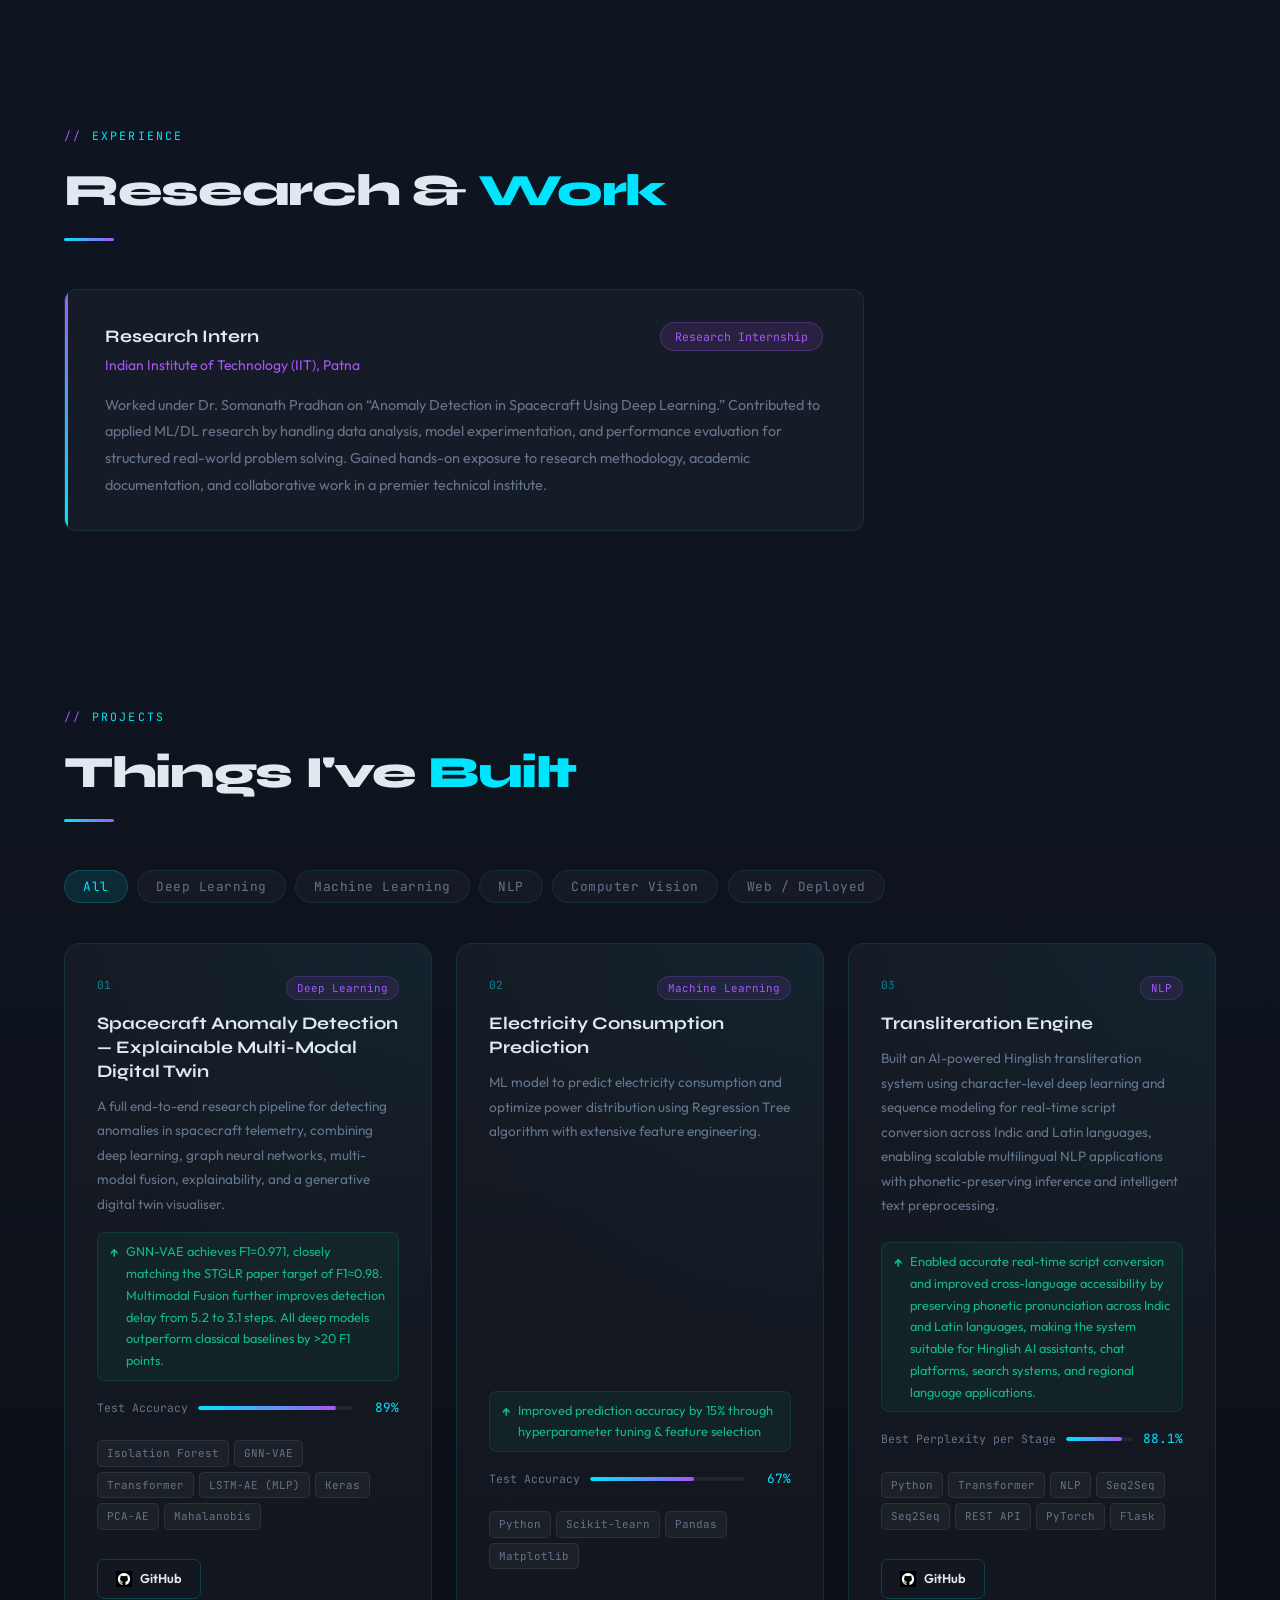
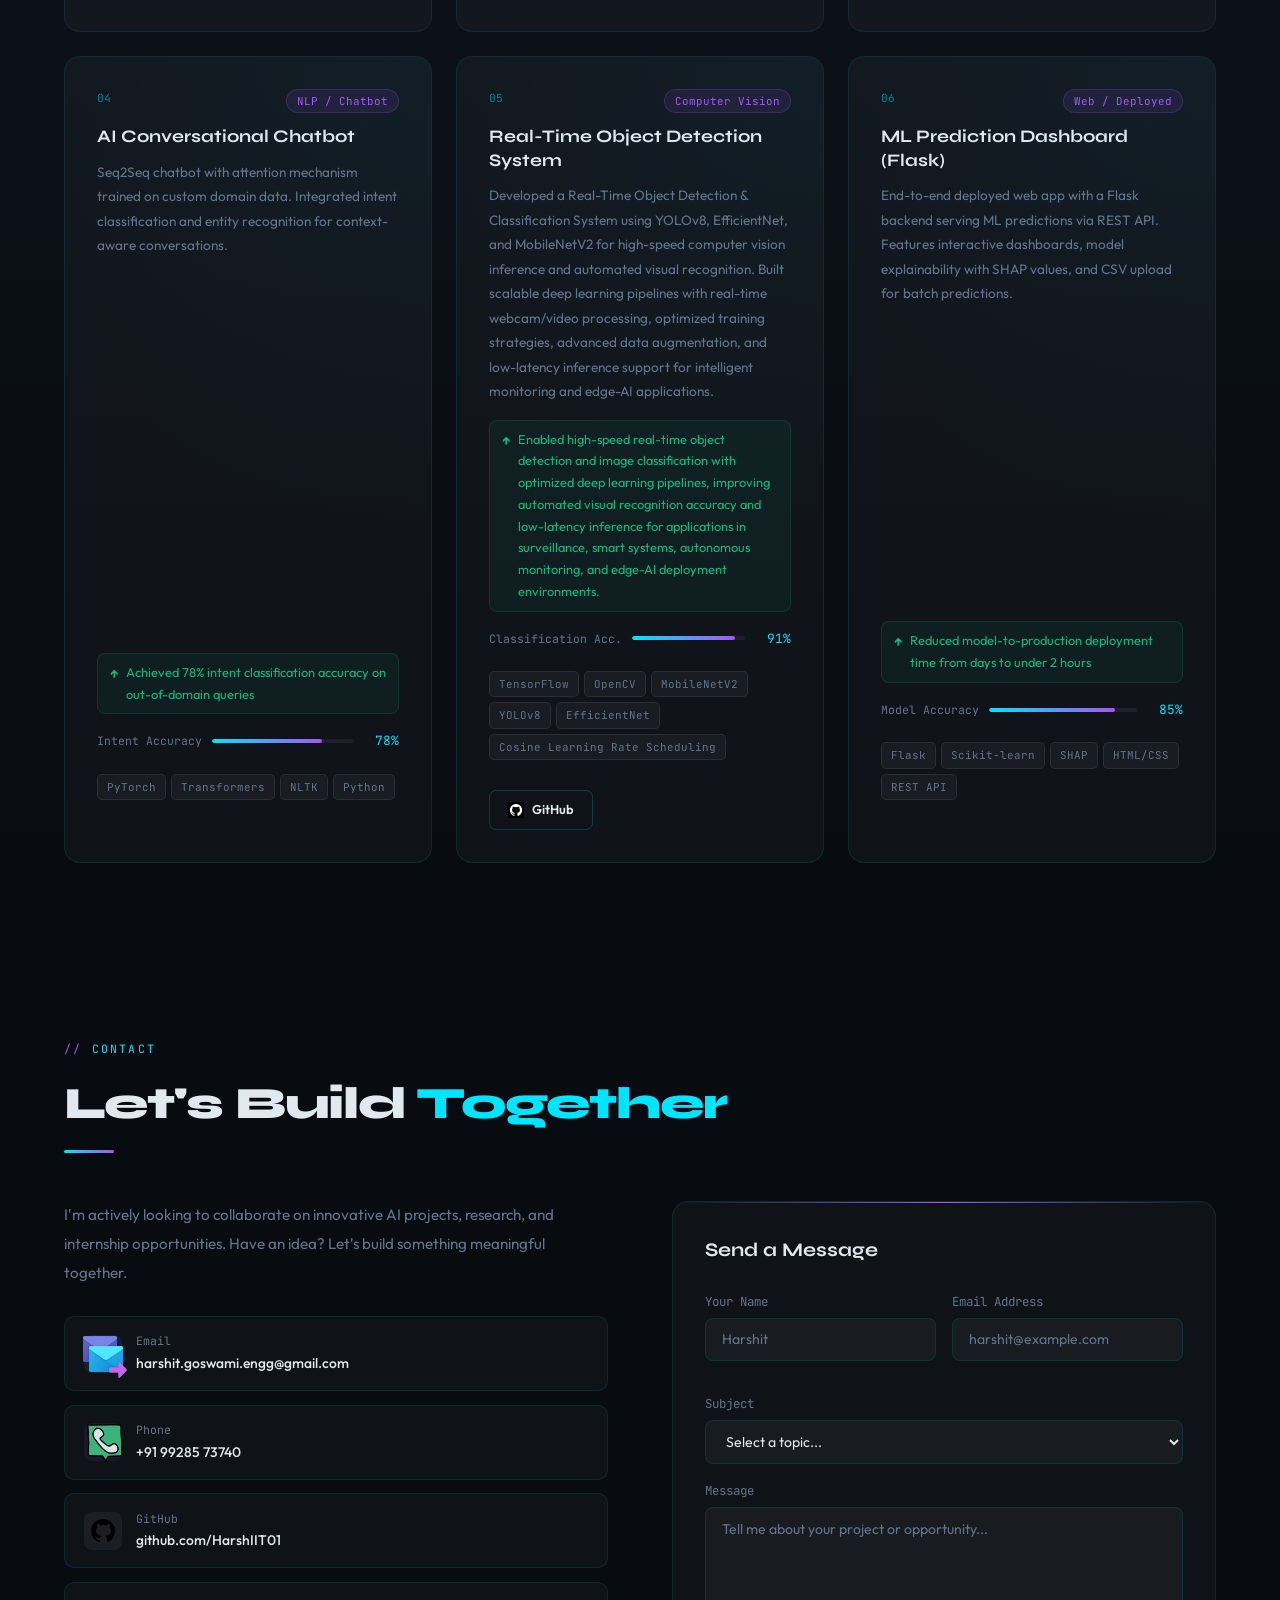
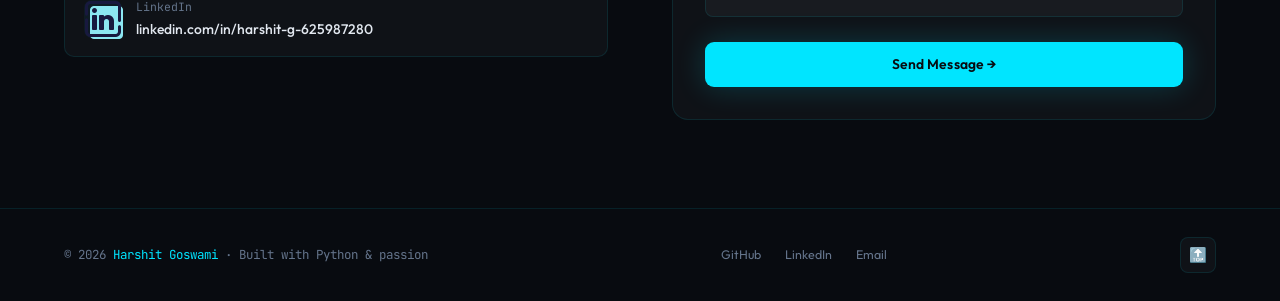
==== commit 251e58ee: "Update resume download link in index.html" ====
--- a/index.html
+++ b/index.html
@@ -1173,7 +1173,7 @@
 // ══ RESUME DOWNLOAD ══
 function downloadResume(e){
   e.preventDefault();
-  window.open('https://drive.google.com/file/d/1vBKSYumqdCdRXX8RXES7wtpoAhIXPeHk/view?usp=sharing', '_blank');
+  window.open('https://drive.google.com/file/d/1uRko6VBXv7HHOIf9YwzwbjqzLyhHK1Rg/view?usp=sharing', '_blank');
 }
 
 // ══ NAV ACTIVE ══
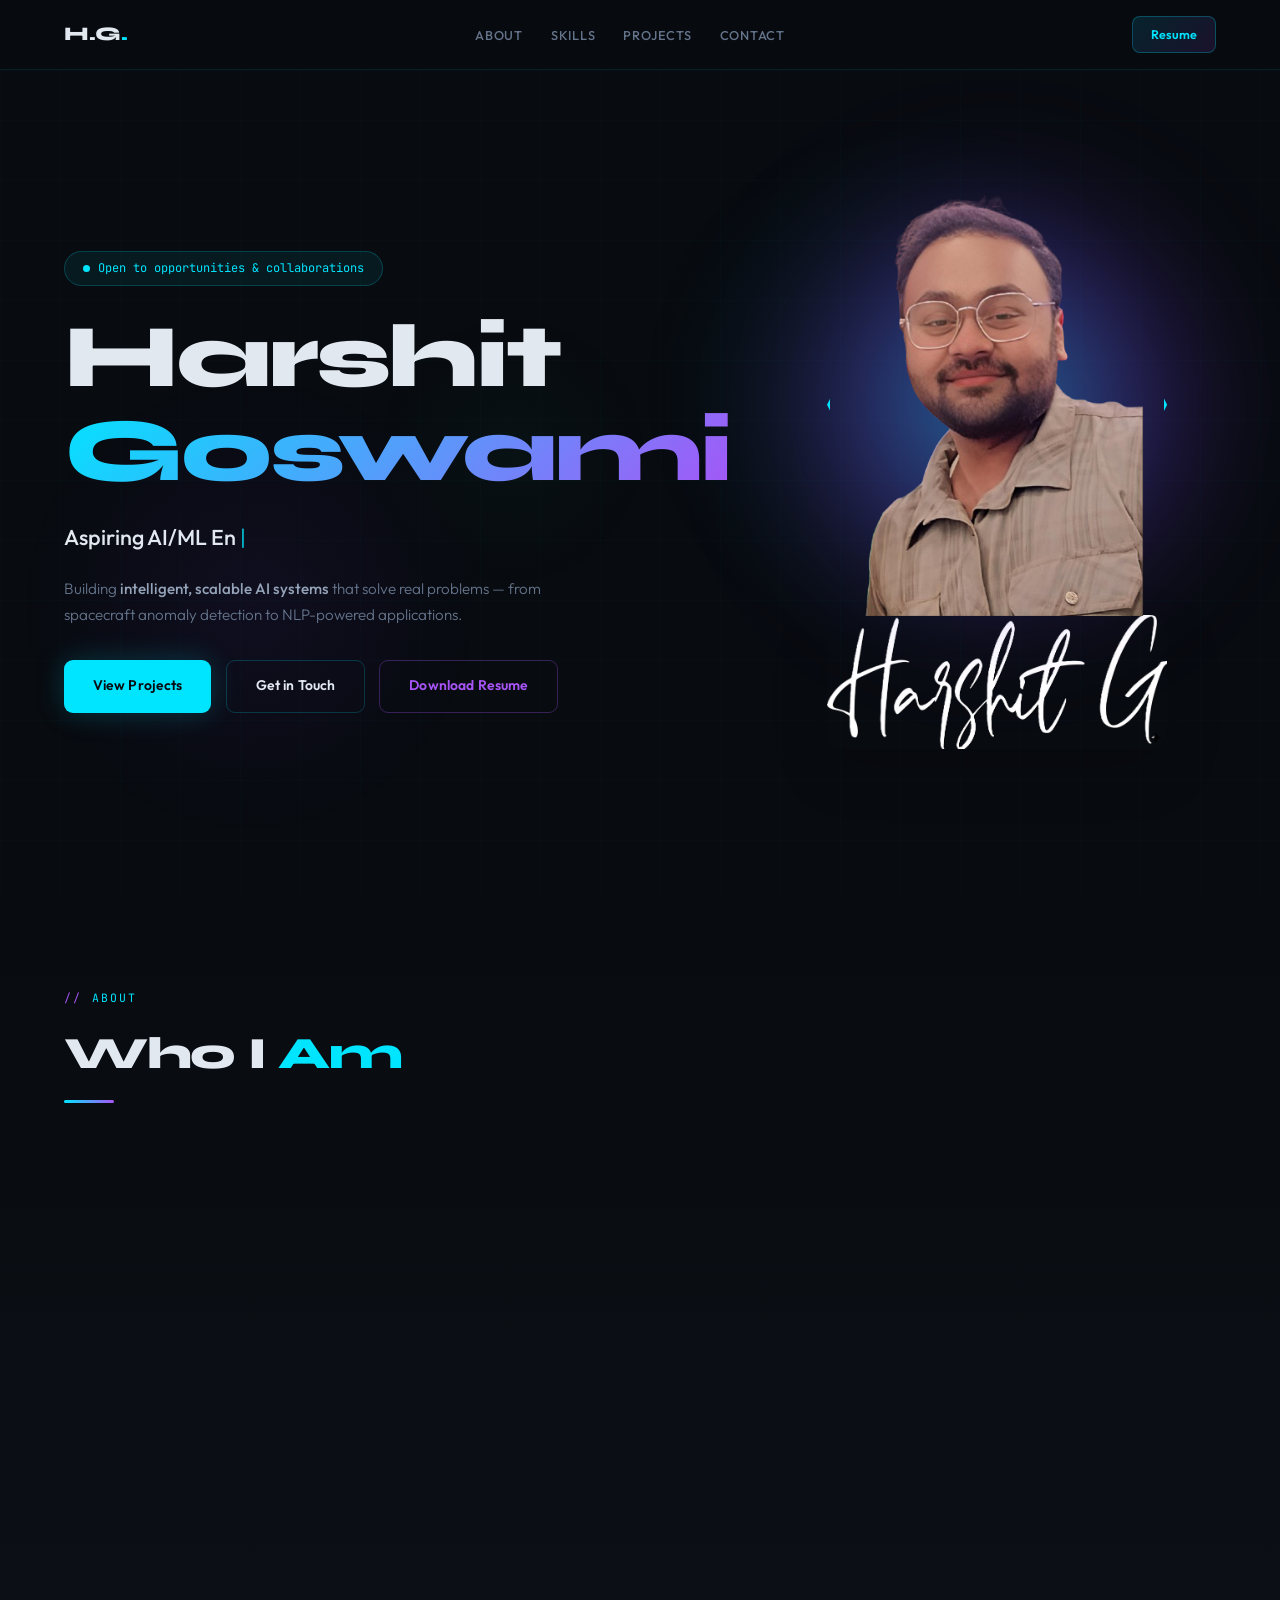
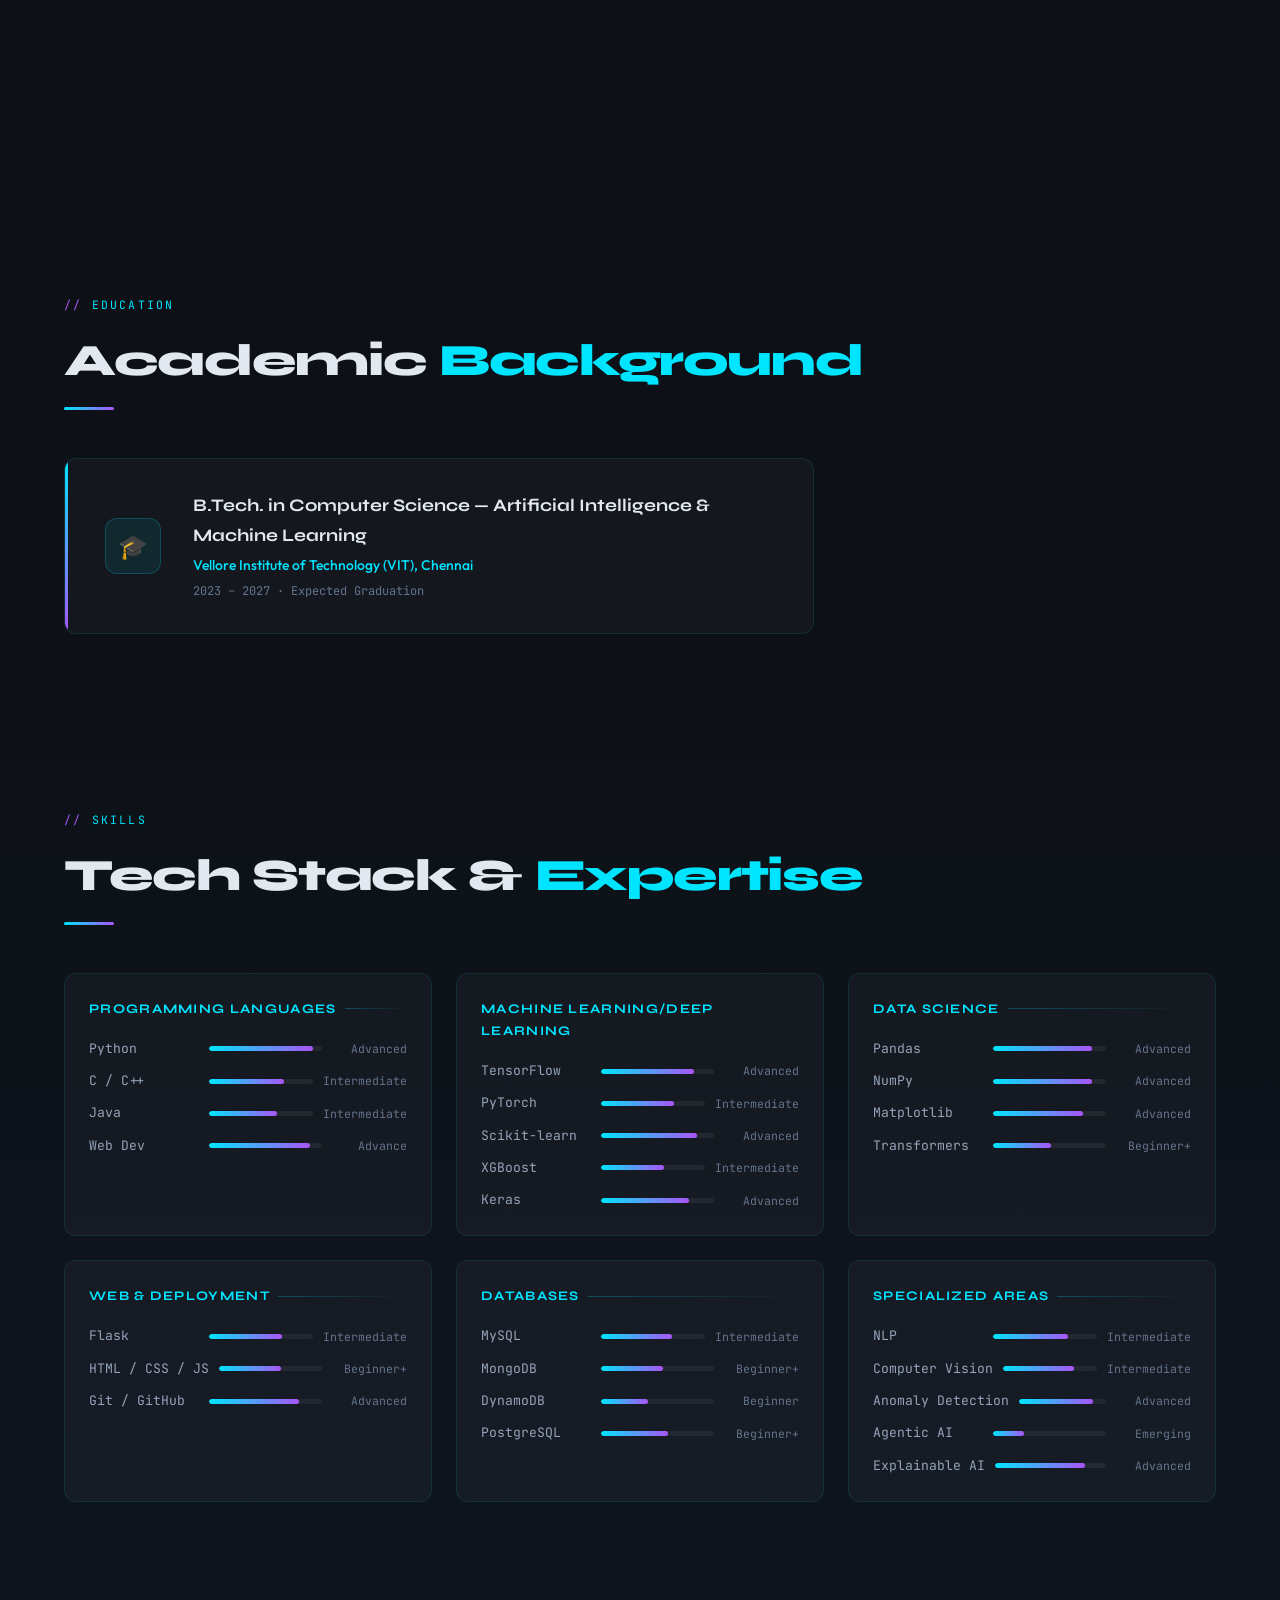
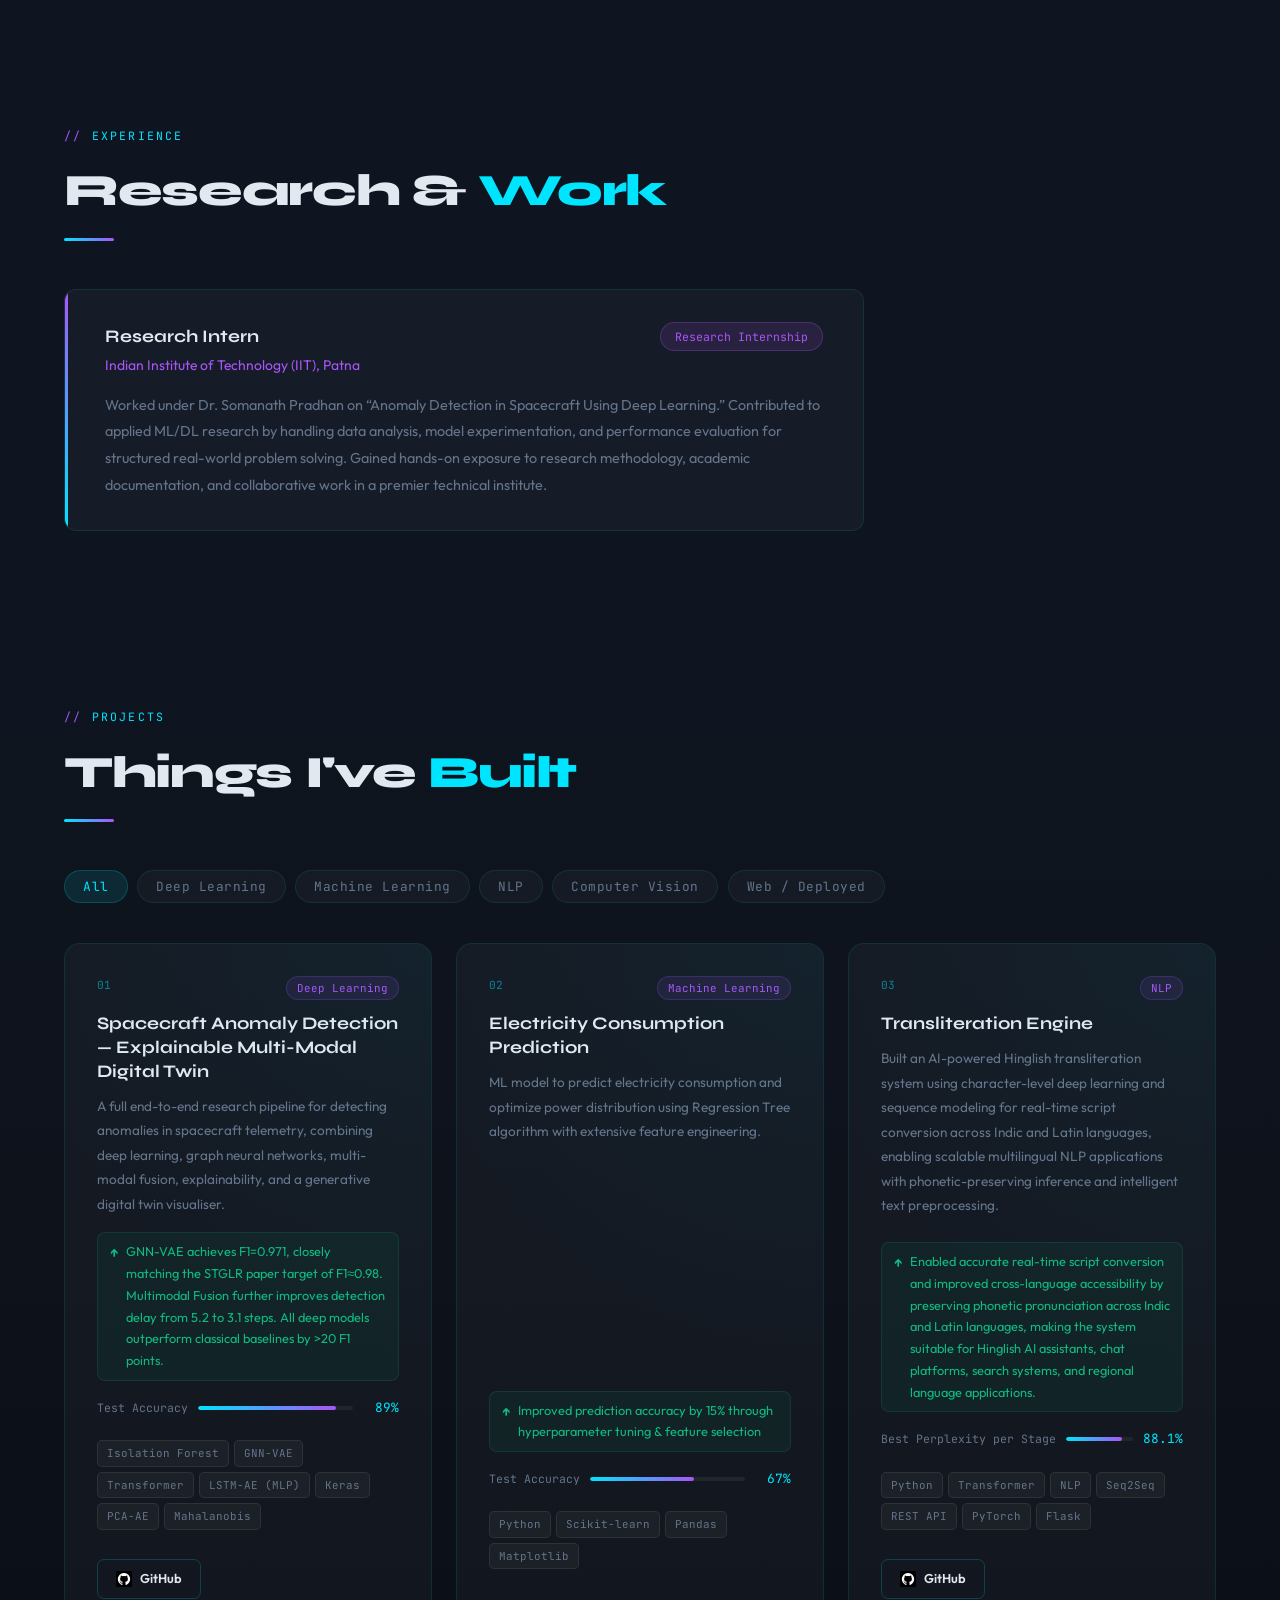
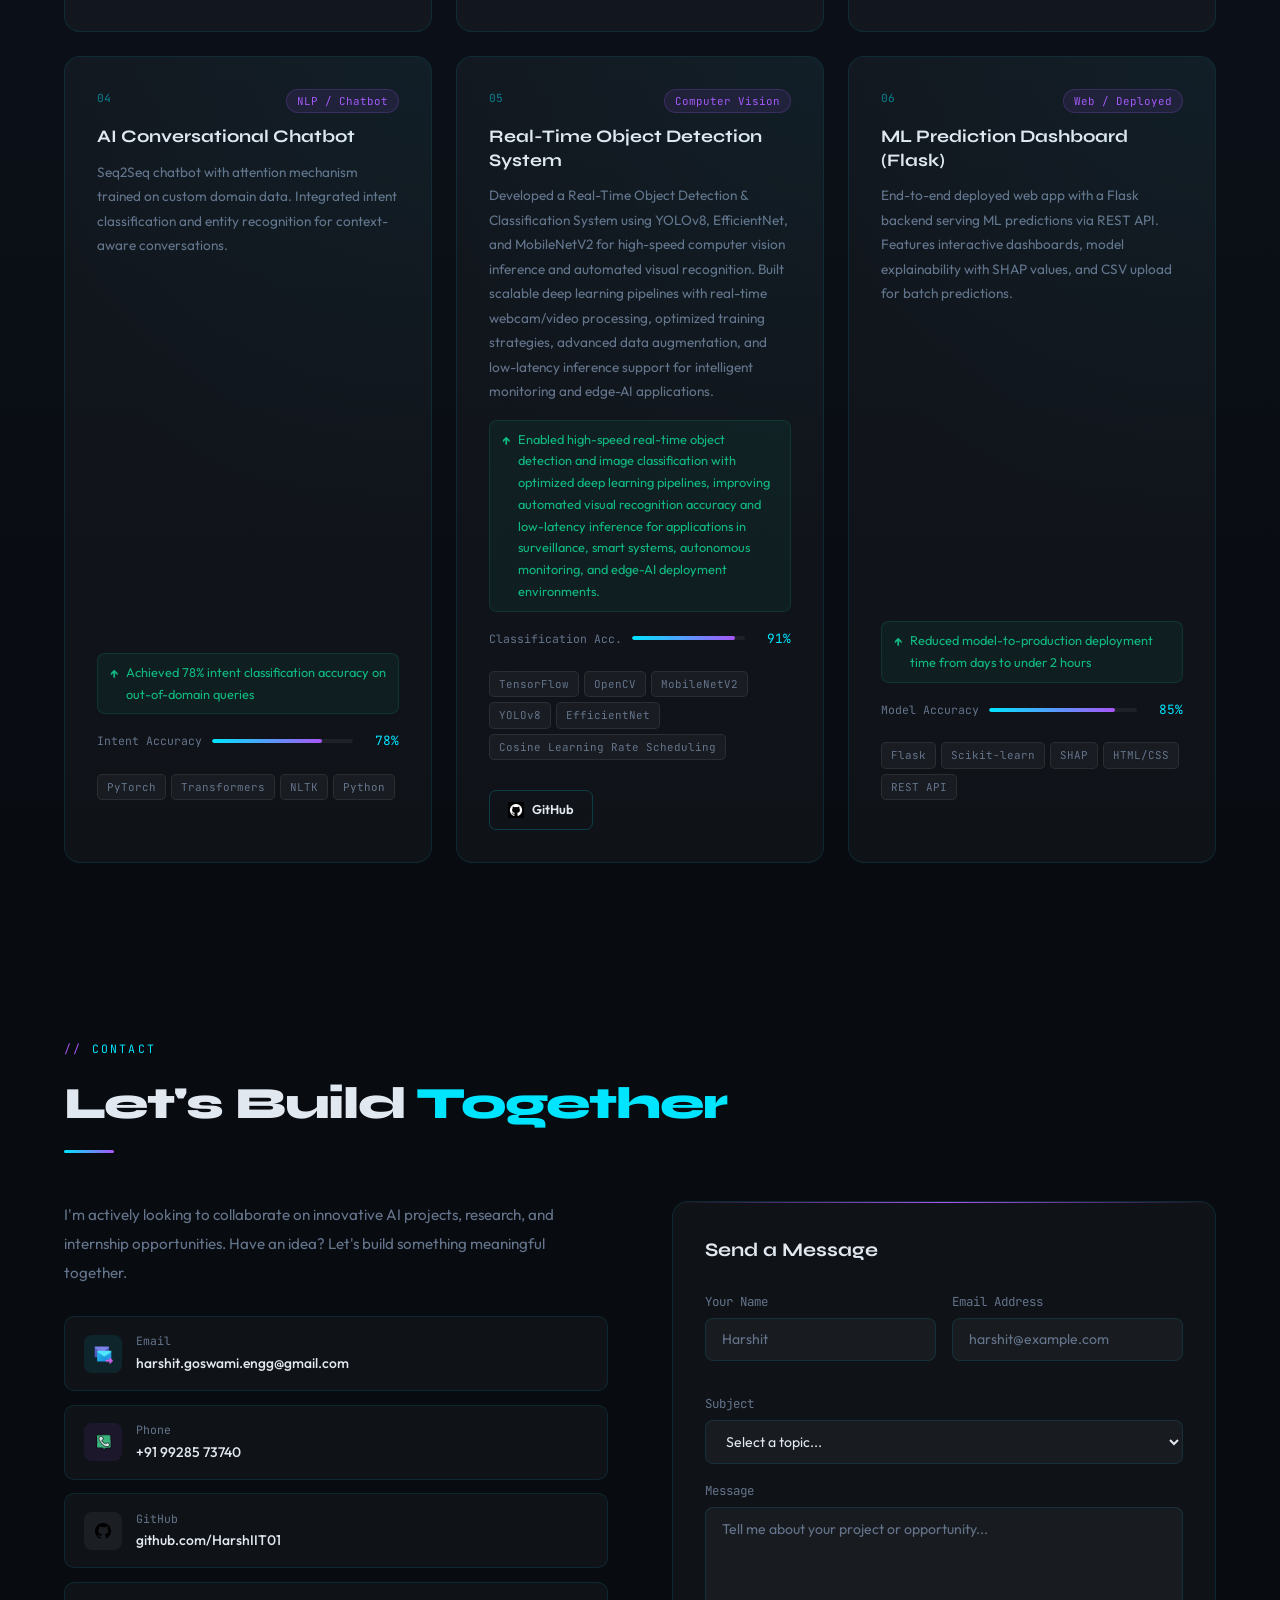
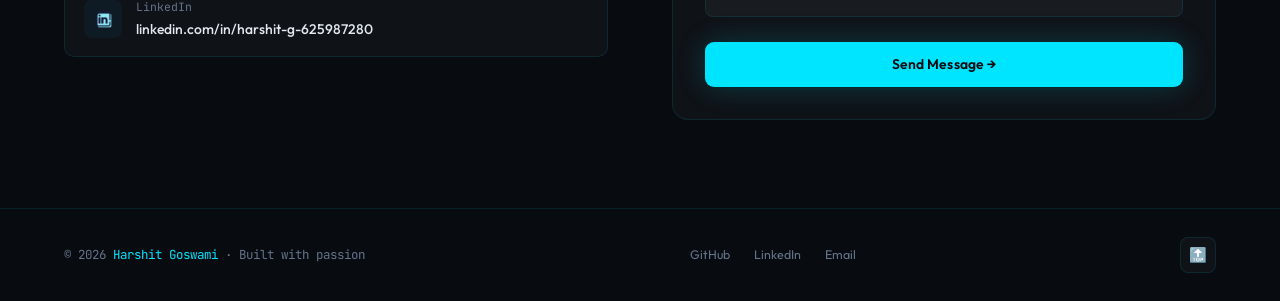
==== commit 095c5bb8: "Structural Edit Updated" ====
--- a/index.html
+++ b/index.html
@@ -1,1200 +1,512 @@
 <!DOCTYPE html>
 <html lang="en">
 <head>
-<meta charset="UTF-8"/>
-<meta name="viewport" content="width=device-width,initial-scale=1.0"/>
-<meta name="description" content="Harshit Goswami — AI/ML Engineer & Builder. B.Tech AI at VIT Chennai, IIT Patna Research Intern. Specializing in Deep Learning, NLP, Computer Vision."/>
-<meta name="keywords" content="Harshit Goswami, AI Engineer, ML Engineer, Deep Learning, NLP, VIT Chennai, IIT Patna, Python, TensorFlow, Portfolio"/>
-<meta name="author" content="Harshit Goswami"/>
-<meta property="og:title" content="Harshit Goswami — AI/ML Engineer"/>
-<meta property="og:description" content="AI/ML Engineer specializing in Deep Learning, NLP, and Explainable AI | Research Intern at IIT Patna building intelligent systems for real-world applications."/>
-<meta property="og:type" content="website"/>
-<link rel="icon" href="data:image/svg+xml,<svg xmlns='http://www.w3.org/2000/svg' viewBox='0 0 100 100'><rect width='100' height='100' rx='20' fill='%23080b10'/><text y='72' x='12' font-size='70' font-family='monospace' fill='%2300e5ff' font-weight='bold'>H</text></svg>"/>
-<title>Harshit Goswami — AI/ML Engineer</title>
-<link rel="preconnect" href="https://fonts.googleapis.com"/>
-<link href="https://fonts.googleapis.com/css2?family=Syne:wght@400;600;700;800&family=JetBrains+Mono:wght@300;400;500&family=Outfit:wght@300;400;500;600&display=swap" rel="stylesheet"/>
-<style>
-:root{
-  --bg:#080b10;--bg2:#0d1117;--bg3:#0f1520;
-  --cyan:#00e5ff;--cyan2:#00b4d8;
-  --purple:#7c3aed;--purple2:#a855f7;
-  --green:#10b981;
-  --text:#e2e8f0;--muted:#64748b;--muted2:#94a3b8;
-  --border:rgba(0,229,255,0.1);--border2:rgba(0,229,255,0.2);
-  --glass:rgba(255,255,255,0.03);--card:rgba(255,255,255,0.04);
-}
-*,*::before,*::after{box-sizing:border-box;margin:0;padding:0}
-html{scroll-behavior:smooth}
-body{background:var(--bg);color:var(--text);font-family:'Outfit',sans-serif;overflow-x:hidden;line-height:1.7;cursor:default}
-
-/* SCROLLBAR */
-::-webkit-scrollbar{width:5px}
-::-webkit-scrollbar-track{background:var(--bg2)}
-::-webkit-scrollbar-thumb{background:linear-gradient(180deg,var(--cyan),var(--purple2));border-radius:3px}
-
-/* GRID BG */
-body::before{content:'';position:fixed;inset:0;background-image:linear-gradient(rgba(0,229,255,0.02) 1px,transparent 1px),linear-gradient(90deg,rgba(0,229,255,0.02) 1px,transparent 1px);background-size:60px 60px;pointer-events:none;z-index:0}
-
-/* ══ PRELOADER ══ */
-#preloader{position:fixed;inset:0;background:var(--bg);z-index:9999;display:flex;flex-direction:column;align-items:center;justify-content:center;gap:1.5rem;transition:opacity 0.5s,visibility 0.5s}
-#preloader.done{opacity:0;visibility:hidden}
-.pre-logo{font-family:'Syne',sans-serif;font-size:2.5rem;font-weight:800;letter-spacing:-0.03em}
-.pre-logo span{color:var(--cyan)}
-.pre-tagline{font-family:'JetBrains Mono',monospace;font-size:0.72rem;color:var(--muted);letter-spacing:0.15em;text-transform:uppercase;margin-top:-0.5rem}
-.pre-bar-wrap{width:220px;height:2px;background:rgba(255,255,255,0.07);border-radius:2px;overflow:hidden}
-.pre-bar-fill{height:100%;width:0;background:linear-gradient(90deg,var(--cyan),var(--purple2));border-radius:2px;transition:width 0.05s linear}
-.pre-percent{font-family:'JetBrains Mono',monospace;font-size:0.72rem;color:var(--cyan)}
-
-/* ══ NAV ══ */
-nav{position:fixed;top:0;left:0;right:0;z-index:200;display:flex;align-items:center;justify-content:space-between;padding:1rem 5%;background:rgba(8,11,16,0.9);backdrop-filter:blur(24px);border-bottom:1px solid var(--border);transition:all 0.3s}
-.logo{font-family:'Syne',sans-serif;font-weight:800;font-size:1.2rem;color:var(--text);text-decoration:none}
-.logo span{color:var(--cyan)}
-.nav-center{display:flex;gap:1.75rem;list-style:none}
-.nav-center a{color:var(--muted);text-decoration:none;font-size:0.8rem;font-weight:500;letter-spacing:0.06em;text-transform:uppercase;transition:color 0.25s;position:relative}
-.nav-center a::after{content:'';position:absolute;bottom:-3px;left:0;right:0;height:1px;background:var(--cyan);transform:scaleX(0);transition:transform 0.25s}
-.nav-center a:hover,.nav-center a.active{color:var(--cyan)}
-.nav-center a:hover::after,.nav-center a.active::after{transform:scaleX(1)}
-.nav-resume{display:inline-flex;align-items:center;gap:6px;background:linear-gradient(135deg,rgba(0,229,255,0.12),rgba(168,85,247,0.12));border:1px solid rgba(0,229,255,0.25);color:var(--cyan);padding:7px 18px;border-radius:8px;font-size:0.78rem;font-weight:600;text-decoration:none;transition:all 0.3s;white-space:nowrap}
-.nav-resume:hover{background:var(--cyan);color:var(--bg);box-shadow:0 0 25px rgba(0,229,255,0.35)}
-.hamburger{display:none;flex-direction:column;gap:5px;cursor:pointer;padding:4px}
-.hamburger span{width:24px;height:2px;background:var(--muted);border-radius:2px;transition:all 0.3s}
-
-/* ══ HERO ══ */
-#hero{min-height:100vh;display:flex;align-items:center;padding:9rem 5% 5rem;position:relative;z-index:1;overflow:hidden}
-.hero-glow{position:absolute;pointer-events:none;border-radius:50%}
-.hero-glow.g1{top:10%;right:5%;width:600px;height:600px;background:radial-gradient(circle,rgba(0,229,255,0.07) 0%,transparent 65%)}
-.hero-glow.g2{bottom:5%;left:0;width:500px;height:500px;background:radial-gradient(circle,rgba(124,58,237,0.07) 0%,transparent 65%)}
-.hero-glow.g3{top:50%;left:40%;width:300px;height:300px;background:radial-gradient(circle,rgba(16,185,129,0.04) 0%,transparent 65%);transform:translate(-50%,-50%)}
-
-.hero-badge{display:inline-flex;align-items:center;gap:8px;background:rgba(0,229,255,0.07);border:1px solid rgba(0,229,255,0.2);padding:6px 18px;border-radius:100px;font-family:'JetBrains Mono',monospace;font-size:0.75rem;color:var(--cyan);margin-bottom:1.5rem;animation:fadeUp 0.6s ease both}
-.dot-pulse{width:7px;height:7px;border-radius:50%;background:var(--cyan);animation:dpulse 2s infinite}
-@keyframes dpulse{0%,100%{opacity:1;transform:scale(1)}50%{opacity:0.4;transform:scale(0.7)}}
-
-.hero-name{font-family:'Syne',sans-serif;font-size:clamp(2.8rem,7vw,6rem);font-weight:800;line-height:1.05;letter-spacing:-0.03em;animation:fadeUp 0.6s 0.1s ease both}
-.hero-name .accent{background:linear-gradient(135deg,var(--cyan),var(--purple2));-webkit-background-clip:text;-webkit-text-fill-color:transparent;background-clip:text}
-
-.hero-typing-wrap{font-size:clamp(1rem,2.2vw,1.35rem);color:var(--muted2);margin:1.25rem 0;min-height:2.4rem;animation:fadeUp 0.6s 0.18s ease both;display:flex;align-items:center;gap:4px}
-.hero-typing-text{color:var(--text);font-weight:500}
-.cursor-blink{color:var(--cyan);font-weight:300;animation:cblink 0.85s step-end infinite}
-@keyframes cblink{50%{opacity:0}}
-
-.hero-sub{max-width:520px;color:var(--muted);font-size:0.95rem;margin-bottom:2rem;font-weight:300;animation:fadeUp 0.6s 0.25s ease both}
-.hero-sub strong{color:var(--muted2);font-weight:500}
-
-.hero-cta{display:flex;gap:0.9rem;flex-wrap:wrap;animation:fadeUp 0.6s 0.32s ease both}
-.btn{display:inline-flex;align-items:center;gap:8px;padding:0.85rem 1.8rem;border-radius:9px;font-weight:600;font-size:0.87rem;text-decoration:none;transition:all 0.3s;letter-spacing:0.01em;border:none;cursor:pointer;font-family:'Outfit',sans-serif}
-.btn-cyan{background:var(--cyan);color:var(--bg);box-shadow:0 0 30px rgba(0,229,255,0.2)}
-.btn-cyan:hover{background:#00cce8;box-shadow:0 0 50px rgba(0,229,255,0.4);transform:translateY(-2px)}
-.btn-outline{background:transparent;border:1px solid var(--border2);color:var(--text)}
-.btn-outline:hover{border-color:rgba(0,229,255,0.5);background:rgba(0,229,255,0.05);transform:translateY(-2px)}
-.btn-purple{background:transparent;border:1px solid rgba(168,85,247,0.3);color:var(--purple2)}
-.btn-purple:hover{border-color:var(--purple2);background:rgba(168,85,247,0.08);transform:translateY(-2px)}
-.btn-sm{padding:0.5rem 1.1rem;font-size:0.8rem;border-radius:7px}
-.btn-green{background:transparent;border:1px solid rgba(16,185,129,0.3);color:var(--green)}
-.btn-green:hover{border-color:var(--green);background:rgba(16,185,129,0.07);transform:translateY(-1px)}
-
-.hero-stats{display:flex;gap:2.5rem;margin-top:3.5rem;animation:fadeUp 0.6s 0.4s ease both;flex-wrap:wrap}
-.stat{text-align:left}
-.stat-num{font-family:'Syne',sans-serif;font-size:2rem;font-weight:800;color:var(--cyan);display:block;line-height:1}
-.stat-label{font-size:0.75rem;color:var(--muted);text-transform:uppercase;letter-spacing:0.08em;margin-top:4px}
-.stat-divider{width:1px;background:var(--border);align-self:stretch}
-
-@keyframes fadeUp{from{opacity:0;transform:translateY(22px)}to{opacity:1;transform:translateY(0)}}
-
-/* ══ SECTION COMMONS ══ */
-section{padding:5.5rem 5%;position:relative;z-index:1}
-.sec-label{font-family:'JetBrains Mono',monospace;font-size:0.72rem;color:var(--cyan);text-transform:uppercase;letter-spacing:0.18em;margin-bottom:0.5rem;display:flex;align-items:center;gap:10px}
-.sec-label::before{content:'//';color:var(--purple2)}
-.sec-title{font-family:'Syne',sans-serif;font-size:clamp(1.8rem,4vw,2.8rem);font-weight:800;letter-spacing:-0.03em;margin-bottom:0.5rem}
-.sec-title .hl{color:var(--cyan)}
-.sec-line{width:50px;height:3px;background:linear-gradient(90deg,var(--cyan),var(--purple2));border-radius:2px;margin-bottom:3rem}
-
-/* ══ ABOUT ══ */
-#about{background:linear-gradient(180deg,var(--bg) 0%,var(--bg2) 100%)}
-.about-grid{display:grid;grid-template-columns:280px 1fr;gap:3.5rem;align-items:start}
-.about-card{background:var(--glass);border:1px solid var(--border);border-radius:16px;padding:2rem;text-align:center;position:relative;overflow:hidden}
-.about-card::before{content:'';position:absolute;top:0;left:0;right:0;height:1px;background:linear-gradient(90deg,transparent,var(--cyan),transparent)}
-.avatar{width:90px;height:90px;border-radius:50%;background:linear-gradient(135deg,var(--cyan),var(--purple2));display:flex;align-items:center;justify-content:center;margin:0 auto 1rem;font-family:'Syne',sans-serif;font-size:1.9rem;font-weight:800;color:var(--bg);position:relative}
-.avatar::after{content:'';position:absolute;inset:-5px;border-radius:50%;border:1.5px solid rgba(0,229,255,0.25);animation:rotatering 10s linear infinite}
-@keyframes rotatering{to{transform:rotate(360deg);border-color:rgba(168,85,247,0.4)}}
-.avatar-name{font-family:'Syne',sans-serif;font-size:1.05rem;font-weight:700;margin-bottom:2px}
-.avatar-role{color:var(--cyan);font-size:0.78rem;font-family:'JetBrains Mono',monospace;margin-bottom:1.2rem}
-.about-row{display:flex;align-items:flex-start;gap:10px;font-size:0.82rem;color:var(--muted);padding:8px 0;border-bottom:1px solid rgba(255,255,255,0.04);text-align:left}
-.about-row:last-child{border:none}
-.about-row .ri{color:var(--cyan);font-size:1rem;flex-shrink:0;margin-top:1px}
-.about-bio p{color:var(--muted);font-size:0.95rem;line-height:1.9;margin-bottom:1rem}
-.about-bio p:last-child{margin:0}
-
-/* ══ EDUCATION ══ */
-#education{background:var(--bg2)}
-.edu-card{background:var(--glass);border:1px solid var(--border);border-radius:12px;padding:2rem 2.5rem;display:flex;align-items:center;gap:2rem;max-width:750px;position:relative;overflow:hidden;transition:border-color 0.3s,transform 0.3s}
-.edu-card:hover{border-color:rgba(0,229,255,0.3);transform:translateX(6px)}
-.edu-card::before{content:'';position:absolute;left:0;top:0;bottom:0;width:3px;background:linear-gradient(180deg,var(--cyan),var(--purple2))}
-.edu-icon{width:56px;height:56px;border-radius:12px;background:rgba(0,229,255,0.08);border:1px solid rgba(0,229,255,0.2);display:flex;align-items:center;justify-content:center;font-size:1.5rem;flex-shrink:0}
-.edu-deg{font-family:'Syne',sans-serif;font-size:1.1rem;font-weight:700;margin-bottom:3px}
-.edu-inst{color:var(--cyan);font-size:0.87rem;font-weight:500;margin-bottom:3px}
-.edu-year{font-family:'JetBrains Mono',monospace;font-size:0.75rem;color:var(--muted)}
-
-/* ══ SKILLS ══ */
-#skills{background:linear-gradient(180deg,var(--bg2) 0%,var(--bg3) 100%)}
-.skills-grid{display:grid;grid-template-columns:repeat(auto-fit,minmax(300px,1fr));gap:1.5rem;margin-bottom:3rem}
-.skill-cat{background:var(--glass);border:1px solid var(--border);border-radius:12px;padding:1.5rem;transition:border-color 0.3s,transform 0.3s}
-.skill-cat:hover{border-color:rgba(0,229,255,0.22);transform:translateY(-3px)}
-.skill-cat-hd{font-family:'Syne',sans-serif;font-size:0.82rem;font-weight:700;color:var(--cyan);text-transform:uppercase;letter-spacing:0.1em;margin-bottom:1.1rem;display:flex;align-items:center;gap:8px}
-.skill-cat-hd::after{content:'';flex:1;height:1px;background:linear-gradient(90deg,rgba(0,229,255,0.25),transparent)}
-.skill-bar-row{display:flex;align-items:center;gap:10px;margin-bottom:10px}
-.skill-bar-row:last-child{margin-bottom:0}
-.skill-name{font-size:0.82rem;color:var(--muted2);min-width:110px;font-family:'JetBrains Mono',monospace}
-.skill-bar{flex:1;height:5px;background:rgba(255,255,255,0.06);border-radius:3px;overflow:hidden;position:relative}
-.skill-fill{height:100%;border-radius:3px;background:linear-gradient(90deg,var(--cyan),var(--purple2));width:0;transition:width 1s ease}
-.skill-lvl{font-size:0.72rem;color:var(--muted);min-width:75px;text-align:right;font-family:'JetBrains Mono',monospace}
-
-/* ══ EXPERIENCE ══ */
-#experience{background:var(--bg3)}
-.exp-card{background:var(--glass);border:1px solid var(--border);border-radius:12px;padding:2rem 2.5rem;max-width:800px;position:relative;overflow:hidden;transition:border-color 0.3s,transform 0.3s}
-.exp-card:hover{border-color:rgba(168,85,247,0.3);transform:translateX(6px)}
-.exp-card::before{content:'';position:absolute;left:0;top:0;bottom:0;width:3px;background:linear-gradient(180deg,var(--purple2),var(--cyan))}
-.exp-hd{display:flex;justify-content:space-between;align-items:flex-start;flex-wrap:wrap;gap:1rem;margin-bottom:0.9rem}
-.exp-title{font-family:'Syne',sans-serif;font-size:1.1rem;font-weight:700}
-.exp-co{color:var(--purple2);font-size:0.87rem;margin-top:2px}
-.exp-badge{background:rgba(168,85,247,0.12);border:1px solid rgba(168,85,247,0.25);color:var(--purple2);padding:4px 14px;border-radius:100px;font-size:0.72rem;font-family:'JetBrains Mono',monospace;white-space:nowrap}
-.exp-desc{color:var(--muted);font-size:0.9rem;line-height:1.85}
-
-/* ══ PROJECTS ══ */
-#projects{background:linear-gradient(180deg,var(--bg3) 0%,var(--bg) 100%)}
-.proj-filters{display:flex;gap:0.6rem;flex-wrap:wrap;margin-bottom:2.5rem}
-.pf{background:var(--glass);border:1px solid var(--border);color:var(--muted);padding:7px 18px;border-radius:100px;font-size:0.8rem;font-family:'JetBrains Mono',monospace;cursor:pointer;transition:all 0.25s;letter-spacing:0.04em}
-.pf:hover,.pf.active{background:rgba(0,229,255,0.1);border-color:var(--border2);color:var(--cyan)}
-.proj-grid{display:grid;grid-template-columns:repeat(auto-fill,minmax(340px,1fr));gap:1.5rem}
-.proj-card{background:var(--glass);border:1px solid var(--border);border-radius:16px;padding:2rem;display:flex;flex-direction:column;position:relative;overflow:hidden;transition:border-color 0.3s,transform 0.3s;cursor:pointer}
-.proj-card:hover{border-color:rgba(0,229,255,0.28);transform:translateY(-6px)}
-.proj-card::before{content:'';position:absolute;inset:0;background:radial-gradient(circle at top right,rgba(0,229,255,0.04),transparent 55%);pointer-events:none}
-.proj-card.hidden{display:none}
-.proj-top{display:flex;justify-content:space-between;align-items:flex-start;margin-bottom:0.75rem}
-.proj-num{font-family:'JetBrains Mono',monospace;font-size:0.7rem;color:var(--cyan);opacity:0.5}
-.proj-cat-tag{background:rgba(168,85,247,0.1);border:1px solid rgba(168,85,247,0.2);color:var(--purple2);padding:2px 10px;border-radius:100px;font-size:0.68rem;font-family:'JetBrains Mono',monospace}
-.proj-title{font-family:'Syne',sans-serif;font-size:1.1rem;font-weight:700;margin-bottom:0.65rem;line-height:1.35}
-.proj-desc{color:var(--muted);font-size:0.85rem;line-height:1.8;flex:1}
-.proj-impact{display:flex;align-items:flex-start;gap:8px;background:rgba(16,185,129,0.07);border:1px solid rgba(16,185,129,0.15);border-radius:8px;padding:8px 12px;margin:1rem 0;font-size:0.8rem;color:var(--green)}
-.proj-impact::before{content:'↑';font-weight:700;flex-shrink:0;margin-top:1px}
-.proj-acc-row{display:flex;align-items:center;gap:10px;margin-bottom:0.5rem}
-.proj-acc-label{font-size:0.72rem;color:var(--muted);font-family:'JetBrains Mono',monospace;white-space:nowrap}
-.proj-acc-bar{flex:1;height:4px;background:rgba(255,255,255,0.06);border-radius:2px;overflow:hidden}
-.proj-acc-fill{height:100%;border-radius:2px;background:linear-gradient(90deg,var(--cyan),var(--purple2));transition:width 1.2s ease}
-.proj-acc-val{font-family:'JetBrains Mono',monospace;font-size:0.8rem;color:var(--cyan);min-width:36px;text-align:right}
-.proj-tags{display:flex;flex-wrap:wrap;gap:5px;margin:0.85rem 0}
-.proj-tag{background:rgba(255,255,255,0.04);border:1px solid rgba(255,255,255,0.08);padding:3px 9px;border-radius:5px;font-size:0.68rem;color:var(--muted);font-family:'JetBrains Mono',monospace;transition:all 0.2s}
-.proj-card:hover .proj-tag{border-color:rgba(0,229,255,0.12);color:var(--muted2)}
-.proj-btns{display:flex;gap:0.6rem;margin-top:1rem}
-
-/* ══ CASE STUDY MODAL ══ */
-#modal-overlay{display:none;position:fixed;inset:0;background:rgba(8,11,16,0.92);backdrop-filter:blur(12px);z-index:500;align-items:center;justify-content:center;padding:2rem}
-#modal-overlay.open{display:flex}
-.modal{background:var(--bg2);border:1px solid var(--border2);border-radius:20px;max-width:760px;width:100%;max-height:90vh;overflow-y:auto;padding:2.5rem;position:relative}
-.modal-close{position:absolute;top:1.25rem;right:1.25rem;background:var(--glass);border:1px solid var(--border);color:var(--muted);width:36px;height:36px;border-radius:8px;display:flex;align-items:center;justify-content:center;cursor:pointer;font-size:1.1rem;transition:all 0.2s}
-.modal-close:hover{border-color:var(--border2);color:var(--cyan)}
-.modal-label{font-family:'JetBrains Mono',monospace;font-size:0.7rem;color:var(--cyan);text-transform:uppercase;letter-spacing:0.15em;margin-bottom:0.5rem}
-.modal-title{font-family:'Syne',sans-serif;font-size:1.6rem;font-weight:800;margin-bottom:1.5rem;letter-spacing:-0.02em}
-.modal-section{margin-bottom:1.5rem}
-.modal-section-hd{font-family:'Syne',sans-serif;font-size:0.95rem;font-weight:700;color:var(--cyan);margin-bottom:0.5rem;display:flex;align-items:center;gap:8px}
-.modal-section-hd::before{content:'';width:3px;height:1rem;background:var(--cyan);border-radius:2px;flex-shrink:0}
-.modal-section p{color:var(--muted);font-size:0.9rem;line-height:1.85}
-.modal-result-grid{display:grid;grid-template-columns:repeat(3,1fr);gap:1rem;margin-top:0.75rem}
-.modal-result-item{background:var(--glass);border:1px solid var(--border);border-radius:10px;padding:1rem;text-align:center}
-.modal-result-num{font-family:'Syne',sans-serif;font-size:1.4rem;font-weight:800;color:var(--cyan)}
-.modal-result-lbl{font-size:0.75rem;color:var(--muted);margin-top:3px}
-
-/* ══ BLOG ══ */
-#blog{background:var(--bg2)}
-.blog-grid{display:grid;grid-template-columns:repeat(auto-fill,minmax(300px,1fr));gap:1.5rem}
-.blog-card{background:var(--glass);border:1px solid var(--border);border-radius:14px;padding:1.75rem;display:flex;flex-direction:column;transition:border-color 0.3s,transform 0.3s}
-.blog-card:hover{border-color:rgba(0,229,255,0.25);transform:translateY(-4px)}
-.blog-tag{display:inline-block;background:rgba(0,229,255,0.08);border:1px solid rgba(0,229,255,0.18);color:var(--cyan);padding:3px 10px;border-radius:5px;font-size:0.68rem;font-family:'JetBrains Mono',monospace;margin-bottom:0.75rem}
-.blog-title{font-family:'Syne',sans-serif;font-size:1rem;font-weight:700;margin-bottom:0.6rem;line-height:1.4}
-.blog-excerpt{color:var(--muted);font-size:0.83rem;line-height:1.8;flex:1;margin-bottom:1rem}
-.blog-meta{display:flex;align-items:center;justify-content:space-between;font-size:0.75rem;color:var(--muted);font-family:'JetBrains Mono',monospace}
-.blog-read{color:var(--cyan);text-decoration:none;font-size:0.78rem;font-weight:500;transition:color 0.2s}
-.blog-read:hover{color:var(--cyan2)}
-
-/* ══ GITHUB GRAPH ══ */
-/* #github{background:linear-gradient(180deg,var(--bg2) 0%,var(--bg3) 100%)}
-.gh-profile{display:flex;align-items:center;gap:1.5rem;margin-bottom:2.5rem}
-.gh-avatar{width:64px;height:64px;border-radius:50%;background:linear-gradient(135deg,#21262d,#30363d);border:2px solid var(--border2);display:flex;align-items:center;justify-content:center;font-size:1.5rem}
-.gh-link{color:var(--cyan);text-decoration:none;font-family:'JetBrains Mono',monospace;font-size:0.9rem;font-weight:500;transition:color 0.2s}
-.gh-link:hover{color:var(--cyan2)}
-.gh-sub{font-size:0.8rem;color:var(--muted);margin-top:3px}
-.gh-stats-row{display:flex;gap:2rem;flex-wrap:wrap;margin-bottom:2rem}
-.gh-stat{text-align:center}
-.gh-stat-num{font-family:'Syne',sans-serif;font-size:1.5rem;font-weight:800;color:var(--text)}
-.gh-stat-lbl{font-size:0.72rem;color:var(--muted);font-family:'JetBrains Mono',monospace}
-.gh-graph-wrap{background:rgba(13,17,23,0.7);border:1px solid var(--border);border-radius:12px;padding:1.5rem;overflow-x:auto}
-.gh-graph-title{font-size:0.8rem;color:var(--muted);margin-bottom:1rem;font-family:'JetBrains Mono',monospace}
-#gh-canvas{display:block}
-.gh-legend{display:flex;align-items:center;gap:8px;margin-top:1rem;font-size:0.72rem;color:var(--muted);font-family:'JetBrains Mono',monospace}
-.gh-legend-squares{display:flex;gap:3px}
-.gh-sq{width:11px;height:11px;border-radius:2px} */
-
-/* ══ AI FEATURE ══ */
-/* #ai-feature{background:var(--bg3)}
-.ai-wrap{background:var(--glass);border:1px solid var(--border2);border-radius:20px;padding:2.5rem;max-width:750px;position:relative;overflow:hidden}
-.ai-wrap::before{content:'';position:absolute;top:0;left:0;right:0;height:1px;background:linear-gradient(90deg,transparent,var(--cyan),var(--purple2),transparent)}
-.ai-chat{background:rgba(8,11,16,0.7);border:1px solid var(--border);border-radius:12px;padding:1.25rem;height:280px;overflow-y:auto;margin-bottom:1rem;display:flex;flex-direction:column;gap:0.75rem}
-.ai-chat::-webkit-scrollbar{width:4px}
-.ai-chat::-webkit-scrollbar-thumb{background:rgba(0,229,255,0.15);border-radius:2px}
-.chat-msg{max-width:85%;font-size:0.85rem;line-height:1.7;padding:0.65rem 0.95rem;border-radius:10px}
-.chat-msg.bot{align-self:flex-start;background:rgba(0,229,255,0.07);border:1px solid rgba(0,229,255,0.12);color:var(--muted2);border-bottom-left-radius:2px}
-.chat-msg.user{align-self:flex-end;background:rgba(124,58,237,0.15);border:1px solid rgba(168,85,247,0.2);color:var(--text);border-bottom-right-radius:2px}
-.chat-msg .bot-name{font-size:0.68rem;color:var(--cyan);font-family:'JetBrains Mono',monospace;margin-bottom:4px}
-.typing-dots{display:flex;gap:4px;padding:4px 0}
-.typing-dots span{width:6px;height:6px;border-radius:50%;background:var(--cyan);opacity:0.4;animation:tdot 1.2s ease infinite}
-.typing-dots span:nth-child(2){animation-delay:0.2s}
-.typing-dots span:nth-child(3){animation-delay:0.4s}
-@keyframes tdot{0%,80%,100%{opacity:0.3;transform:scale(0.8)}40%{opacity:1;transform:scale(1)}}
-.ai-input-row{display:flex;gap:0.75rem}
-.ai-input{flex:1;background:rgba(255,255,255,0.04);border:1px solid var(--border);border-radius:9px;padding:0.75rem 1.1rem;color:var(--text);font-family:'Outfit',sans-serif;font-size:0.88rem;outline:none;transition:border-color 0.25s}
-.ai-input:focus{border-color:var(--border2)}
-.ai-input::placeholder{color:var(--muted)}
-.ai-suggestions{display:flex;flex-wrap:wrap;gap:0.5rem;margin-top:0.9rem}
-.ai-sug{background:var(--glass);border:1px solid var(--border);color:var(--muted);padding:5px 13px;border-radius:100px;font-size:0.75rem;cursor:pointer;transition:all 0.2s;font-family:'JetBrains Mono',monospace}
-.ai-sug:hover{border-color:var(--border2);color:var(--cyan);background:rgba(0,229,255,0.05)} */
-
-/* ══ CONTACT ══ */
-#contact{background:var(--bg)}
-.contact-grid{display:grid;grid-template-columns:1fr 1fr;gap:4rem;align-items:start}
-.contact-links{display:flex;flex-direction:column;gap:0.85rem;margin-bottom:2rem}
-.clink{display:flex;align-items:center;gap:14px;background:var(--glass);border:1px solid var(--border);border-radius:10px;padding:0.9rem 1.2rem;text-decoration:none;color:var(--text);transition:all 0.3s}
-.clink:hover{border-color:rgba(0,229,255,0.3);background:rgba(0,229,255,0.03);transform:translateX(6px)}
-.clink-icon{width:38px;height:38px;border-radius:8px;display:flex;align-items:center;justify-content:center;font-size:1rem;flex-shrink:0}
-.clink.email .clink-icon{background:rgba(0,229,255,0.09)}
-.clink.phone .clink-icon{background:rgba(168,85,247,0.09)}
-.clink.gh .clink-icon{background:rgba(255,255,255,0.05)}
-.clink.li .clink-icon{background:rgba(0,119,181,0.09)}
-.clink-lbl{font-size:0.72rem;color:var(--muted);font-family:'JetBrains Mono',monospace;margin-bottom:1px}
-.clink-val{font-size:0.87rem;font-weight:500}
-
-.contact-form{background:var(--glass);border:1px solid var(--border);border-radius:16px;padding:2rem;position:relative;overflow:hidden}
-.contact-form::before{content:'';position:absolute;top:0;left:0;right:0;height:1px;background:linear-gradient(90deg,transparent,var(--purple2),transparent)}
-.form-title{font-family:'Syne',sans-serif;font-size:1.2rem;font-weight:700;margin-bottom:1.5rem}
-.form-row{display:grid;grid-template-columns:1fr 1fr;gap:1rem;margin-bottom:1rem}
-.form-group{margin-bottom:1rem}
-.form-group label{display:block;font-size:0.78rem;color:var(--muted);font-family:'JetBrains Mono',monospace;margin-bottom:6px}
-.form-group input,.form-group textarea,.form-group select{width:100%;background:rgba(255,255,255,0.04);border:1px solid var(--border);border-radius:8px;padding:0.7rem 1rem;color:var(--text);font-family:'Outfit',sans-serif;font-size:0.88rem;outline:none;transition:border-color 0.25s;resize:none}
-.form-group input:focus,.form-group textarea:focus{border-color:var(--border2)}
-.form-group input::placeholder,.form-group textarea::placeholder{color:var(--muted)}
-.form-group textarea{height:110px}
-.form-success{display:none;background:rgba(16,185,129,0.09);border:1px solid rgba(16,185,129,0.2);border-radius:8px;padding:0.85rem 1rem;font-size:0.85rem;color:var(--green);margin-top:1rem;align-items:center;gap:8px}
-.form-success.show{display:flex}
-
-/* ══ FOOTER ══ */
-footer{border-top:1px solid var(--border);padding:1.75rem 5%;display:flex;justify-content:space-between;align-items:center;flex-wrap:wrap;gap:1rem;position:relative;z-index:1}
-.foot-copy{font-family:'JetBrains Mono',monospace;font-size:0.78rem;color:var(--muted)}
-.foot-copy span{color:var(--cyan)}
-.foot-links{display:flex;gap:1.5rem}
-.foot-links a{color:var(--muted);font-size:0.78rem;text-decoration:none;transition:color 0.2s}
-.foot-links a:hover{color:var(--cyan)}
-.back-top{background:var(--glass);border:1px solid var(--border);color:var(--muted);width:36px;height:36px;border-radius:8px;display:flex;align-items:center;justify-content:center;cursor:pointer;text-decoration:none;transition:all 0.2s;font-size:0.9rem}
-.back-top:hover{border-color:var(--border2);color:var(--cyan)}
-
-/* ══ REVEAL ANIMATION ══ */
-.reveal{opacity:0;transform:translateY(28px);transition:opacity 0.7s ease,transform 0.7s ease}
-.reveal.visible{opacity:1;transform:translateY(0)}
-
-/* ══ MOBILE ══ */
-@media(max-width:900px){
-  .about-grid{grid-template-columns:1fr}
-  .contact-grid{grid-template-columns:1fr}
-  .modal-result-grid{grid-template-columns:1fr 1fr}
-  .nav-center,.nav-resume{display:none}
-  .hamburger{display:flex}
-}
-@media(max-width:600px){
-  .hero-stats{gap:1.5rem}
-  .proj-grid{grid-template-columns:1fr}
-  .form-row{grid-template-columns:1fr}
-  .blog-grid{grid-template-columns:1fr}
-  section{padding:4rem 5%}
-}
-</style>
+  <meta charset="UTF-8" />
+  <meta name="viewport" content="width=device-width, initial-scale=1.0" />
+  <meta name="description" content="Harshit Goswami — AI/ML Engineer & Builder. B.Tech AI at VIT Chennai, IIT Patna Research Intern. Specializing in Deep Learning, NLP, Computer Vision." />
+  <meta name="keywords" content="Harshit Goswami, AI Engineer, ML Engineer, Deep Learning, NLP, VIT Chennai, IIT Patna, Python, TensorFlow, Portfolio" />
+  <meta name="author" content="Harshit Goswami" />
+  <meta property="og:title" content="Harshit Goswami — AI/ML Engineer" />
+  <meta property="og:description" content="AI/ML Engineer specializing in Deep Learning, NLP, and Explainable AI | Research Intern at IIT Patna building intelligent systems for real-world applications." />
+  <meta property="og:type" content="website" />
+  <link rel="icon" href="data:image/svg+xml,<svg xmlns='http://www.w3.org/2000/svg' viewBox='0 0 100 100'><rect width='100' height='100' rx='20' fill='%23080b10'/><text y='72' x='12' font-size='70' font-family='monospace' fill='%2300e5ff' font-weight='bold'>H</text></svg>" />
+  <title>Harshit Goswami — AI/ML Engineer</title>
+
+  <!-- Google Fonts -->
+  <link rel="preconnect" href="https://fonts.googleapis.com" />
+  <link rel="preconnect" href="https://fonts.gstatic.com" crossorigin />
+  <link href="https://fonts.googleapis.com/css2?family=Syne:wght@400;600;700;800&family=JetBrains+Mono:wght@300;400;500&family=Outfit:wght@300;400;500;600&display=swap" rel="stylesheet" />
+
+  <!-- Stylesheet -->
+  <link rel="stylesheet" href="assets/css/style.css" />
 </head>
 <body>
 
-<!-- ══ PRELOADER ══ -->
-<div id="preloader">
-  <div class="pre-logo">Harsh_IIT<span>.</span></div>
-  <div class="pre-tagline">Initializing portfolio...</div>
-  <div class="pre-bar-wrap"><div class="pre-bar-fill" id="preBar"></div></div>
-  <div class="pre-percent" id="prePercent">0%</div>
-</div>
-
-<!-- ══ NAV ══ -->
-<nav id="navbar">
-  <a href="#hero" class="logo">H.G<span>.</span></a>
-  <ul class="nav-center" id="navLinks">
-    <li><a href="#about">About</a></li>
-    <li><a href="#skills">Skills</a></li>
-    <li><a href="#projects">Projects</a></li>
-    <!-- <li><a href="#blog">Blog</a></li> -->
-    <!-- <li><a href="#ai-feature">AI Demo</a></li> -->
-    <li><a href="#contact">Contact</a></li>
-  </ul>
-  <a href="#" class="nav-resume" onclick="downloadResume(event)">Resume</a>
-  <div class="hamburger" onclick="toggleMobileNav()" id="hamburger">
-    <span></span><span></span><span></span>
+  <!-- ══ PRELOADER ══ -->
+  <div id="preloader">
+    <div class="pre-logo">Harsh_IIT<span>.</span></div>
+    <div class="pre-tagline">Initializing portfolio...</div>
+    <div class="pre-bar-wrap"><div class="pre-bar-fill" id="preBar"></div></div>
+    <div class="pre-percent" id="prePercent">0%</div>
   </div>
-</nav>
-
-<!-- HERO -->
-
-<section id="hero">
-  <div class="hero-glow g1"></div>
-  <div class="hero-glow g2"></div>
-  <div class="hero-glow g3"></div>
-
-  <div class="hero-container">
-    
-    <!-- LEFT CONTENT -->
-    <div class="hero-left">
-      <div class="hero-badge"><span class="dot-pulse"></span>Open to opportunities & collaborations</div>
-      <h1 class="hero-name">Harshit<br><span class="accent">Goswami</span></h1>
-      <div class="hero-typing-wrap">
-        <span class="hero-typing-text" id="typingText"></span><span class="cursor-blink">|</span>
-      </div>
-      <p class="hero-sub">Building <strong>intelligent, scalable AI systems</strong> that solve real problems — from spacecraft anomaly detection to NLP-powered applications.</p>
-      <div class="hero-cta">
-        <a href="#projects" class="btn btn-cyan">View Projects</a>
-        <a href="#contact" class="btn btn-outline">Get in Touch</a>
-        <a href="#" class="btn btn-purple" onclick="downloadResume(event)"> Download Resume</a>
-      </div>
-    </div>
-
-    <!-- RIGHT IMAGE -->
-    <div class="hero-right">
-      <div class="hero-3d-wrapper">
-        <div class="hero-3d-glow"></div>
-
-        <!-- HEX FRAME ONLY -->
-        <div class="hero-hex-border"></div>
-
-        <!-- IMAGE (NOT CLIPPED) -->
-        <img class="hero-img" src="IMG_20260206_211610-removebg-preview.png" alt="Harshit"/>
-    </div>
-    <div class="hero-secondary-img-wrap">
-        <img class="hero-img-secondary" src="(2).png" alt="Secondary Harshit image"/>
-      </div>
+
+  <!-- ══ NAVIGATION ══ -->
+  <nav id="navbar">
+    <a href="#hero" class="logo">H.G<span>.</span></a>
+    <ul class="nav-center" id="navLinks">
+      <li><a href="#about">About</a></li>
+      <li><a href="#skills">Skills</a></li>
+      <li><a href="#projects">Projects</a></li>
+      <!-- <li><a href="#blog">Blog</a></li> -->
+      <!-- <li><a href="#ai-feature">AI Demo</a></li> -->
+      <li><a href="#contact">Contact</a></li>
+    </ul>
+    <a href="#" class="nav-resume" onclick="downloadResume(event)">Resume</a>
+    <div class="hamburger" onclick="toggleMobileNav()" id="hamburger" aria-label="Toggle navigation menu">
+      <span></span><span></span><span></span>
+    </div>
+  </nav>
+
+  <!-- ══ HERO SECTION ══ -->
+  <section id="hero">
+    <div class="hero-glow g1"></div>
+    <div class="hero-glow g2"></div>
+    <div class="hero-glow g3"></div>
+
+    <div class="hero-container">
+      <!-- LEFT CONTENT -->
+      <div class="hero-left">
+        <div class="hero-badge"><span class="dot-pulse"></span>Open to opportunities &amp; collaborations</div>
+        <h1 class="hero-name">Harshit<br /><span class="accent">Goswami</span></h1>
+        <div class="hero-typing-wrap">
+          <span class="hero-typing-text" id="typingText"></span><span class="cursor-blink">|</span>
+        </div>
+        <p class="hero-sub">Building <strong>intelligent, scalable AI systems</strong> that solve real problems — from spacecraft anomaly detection to NLP-powered applications.</p>
+        <div class="hero-cta">
+          <a href="#projects" class="btn btn-cyan">View Projects</a>
+          <a href="#contact" class="btn btn-outline">Get in Touch</a>
+          <a href="#" class="btn btn-purple" onclick="downloadResume(event)">Download Resume</a>
+        </div>
+      </div>
+
+      <!-- RIGHT IMAGE -->
+      <div class="hero-right">
+        <div class="hero-3d-wrapper">
+          <div class="hero-3d-glow"></div>
+          <!-- HEX FRAME -->
+          <div class="hero-hex-border"></div>
+          <!-- HERO AVATAR -->
+          <img class="hero-img" src="assets/images/harshit-hero.png" alt="Harshit Goswami" />
+        </div>
+        <div class="hero-secondary-img-wrap">
+          <img class="hero-img-secondary" src="assets/images/harshit-secondary.png" alt="Harshit Goswami" />
+        </div>
+      </div>
+    </div>
+  </section>
+
+  <!-- ══ ABOUT SECTION ══ -->
+  <section id="about">
+    <div class="sec-label">About</div>
+    <h2 class="sec-title">Who I <span class="hl">Am</span></h2>
+    <div class="sec-line"></div>
+    <div class="about-grid">
+      <div class="about-card reveal">
+        <div class="avatar">HG</div>
+        <div class="avatar-name">Harshit Goswami</div>
+        <div class="avatar-role">Aspiring AI/ML Engineer</div>
+        <div class="about-row"><span class="ri">📍</span><span>Chennai, Tamil Nadu</span></div>
+        <div class="about-row"><span class="ri">🎓</span><span>B.Tech CSE (AIML) — Class of 2027</span></div>
+        <div class="about-row"><span class="ri">🔬</span><span>Research Intern @ IIT Patna</span></div>
+        <div class="about-row"><span class="ri">✉️</span><span>harshit.goswami.engg@gmail.com</span></div>
+        <div class="about-row"><span class="ri">🤝</span><span>Open to internships &amp; collaboration</span></div>
+        <br />
+        <a href="https://github.com/HarshIIT01" target="_blank" rel="noopener noreferrer" class="btn btn-sm btn-outline" style="width:100%;justify-content:center">
+          <img src="assets/icons/github.png" alt="GitHub" />View GitHub
+        </a>
+      </div>
+      <div class="about-bio reveal">
+        <p>I'm an AI/ML enthusiast and builder currently pursuing my B.Tech in Artificial Intelligence at Vellore Institute of Technology, Chennai. I focus on creating intelligent, scalable systems that solve real-world problems — not just models, but complete solutions that deliver real impact.</p>
+        <p>My work spans machine learning, deep learning, and applied AI, where I've built projects ranging from anomaly detection systems to NLP-powered applications. I enjoy working at the intersection of data, algorithms, and product thinking — turning ideas into deployable, user-focused solutions.</p>
+        <p>What drives me is the potential of AI to transform industries and everyday life. I'm constantly experimenting, learning, and building — with a strong belief in shipping fast, iterating smarter, and solving meaningful problems. I completed a research internship at IIT Patna, where I strengthened my understanding of applied ML research methodologies.</p>
+        <p>I'm actively looking to collaborate on innovative AI projects and opportunities where I can contribute, learn, and grow as a developer and problem solver.</p>
+      </div>
+    </div>
+  </section>
+
+  <!-- ══ EDUCATION SECTION ══ -->
+  <section id="education">
+    <div class="sec-label">Education</div>
+    <h2 class="sec-title">Academic <span class="hl">Background</span></h2>
+    <div class="sec-line"></div>
+    <div class="edu-card reveal">
+      <div class="edu-icon">🎓</div>
+      <div>
+        <div class="edu-deg">B.Tech. in Computer Science — Artificial Intelligence &amp; Machine Learning</div>
+        <div class="edu-inst">Vellore Institute of Technology (VIT), Chennai</div>
+        <div class="edu-year">2023 – 2027 · Expected Graduation</div>
+      </div>
+    </div>
+  </section>
+
+  <!-- ══ SKILLS SECTION ══ -->
+  <section id="skills">
+    <div class="sec-label">Skills</div>
+    <h2 class="sec-title">Tech Stack &amp; <span class="hl">Expertise</span></h2>
+    <div class="sec-line"></div>
+    <div class="skills-grid">
+      <div class="skill-cat reveal">
+        <div class="skill-cat-hd">Programming Languages</div>
+        <div class="skill-bar-row"><span class="skill-name">Python</span><div class="skill-bar"><div class="skill-fill" data-w="92"></div></div><span class="skill-lvl">Advanced</span></div>
+        <div class="skill-bar-row"><span class="skill-name">C / C++</span><div class="skill-bar"><div class="skill-fill" data-w="72"></div></div><span class="skill-lvl">Intermediate</span></div>
+        <div class="skill-bar-row"><span class="skill-name">Java</span><div class="skill-bar"><div class="skill-fill" data-w="65"></div></div><span class="skill-lvl">Intermediate</span></div>
+        <div class="skill-bar-row"><span class="skill-name">Web Dev</span><div class="skill-bar"><div class="skill-fill" data-w="89"></div></div><span class="skill-lvl">Advance</span></div>
+      </div>
+      <div class="skill-cat reveal">
+        <div class="skill-cat-hd">Machine Learning/Deep Learning</div>
+        <div class="skill-bar-row"><span class="skill-name">TensorFlow</span><div class="skill-bar"><div class="skill-fill" data-w="82"></div></div><span class="skill-lvl">Advanced</span></div>
+        <div class="skill-bar-row"><span class="skill-name">PyTorch</span><div class="skill-bar"><div class="skill-fill" data-w="70"></div></div><span class="skill-lvl">Intermediate</span></div>
+        <div class="skill-bar-row"><span class="skill-name">Scikit-learn</span><div class="skill-bar"><div class="skill-fill" data-w="85"></div></div><span class="skill-lvl">Advanced</span></div>
+        <div class="skill-bar-row"><span class="skill-name">XGBoost</span><div class="skill-bar"><div class="skill-fill" data-w="61"></div></div><span class="skill-lvl">Intermediate</span></div>
+        <div class="skill-bar-row"><span class="skill-name">Keras</span><div class="skill-bar"><div class="skill-fill" data-w="78"></div></div><span class="skill-lvl">Advanced</span></div>
+      </div>
+      <div class="skill-cat reveal">
+        <div class="skill-cat-hd">Data Science</div>
+        <div class="skill-bar-row"><span class="skill-name">Pandas</span><div class="skill-bar"><div class="skill-fill" data-w="88"></div></div><span class="skill-lvl">Advanced</span></div>
+        <div class="skill-bar-row"><span class="skill-name">NumPy</span><div class="skill-bar"><div class="skill-fill" data-w="88"></div></div><span class="skill-lvl">Advanced</span></div>
+        <div class="skill-bar-row"><span class="skill-name">Matplotlib</span><div class="skill-bar"><div class="skill-fill" data-w="80"></div></div><span class="skill-lvl">Advanced</span></div>
+        <div class="skill-bar-row"><span class="skill-name">Transformers</span><div class="skill-bar"><div class="skill-fill" data-w="51"></div></div><span class="skill-lvl">Beginner+</span></div>
+      </div>
+      <div class="skill-cat reveal">
+        <div class="skill-cat-hd">Web &amp; Deployment</div>
+        <div class="skill-bar-row"><span class="skill-name">Flask</span><div class="skill-bar"><div class="skill-fill" data-w="70"></div></div><span class="skill-lvl">Intermediate</span></div>
+        <div class="skill-bar-row"><span class="skill-name">HTML / CSS / JS</span><div class="skill-bar"><div class="skill-fill" data-w="60"></div></div><span class="skill-lvl">Beginner+</span></div>
+        <div class="skill-bar-row"><span class="skill-name">Git / GitHub</span><div class="skill-bar"><div class="skill-fill" data-w="80"></div></div><span class="skill-lvl">Advanced</span></div>
+      </div>
+      <div class="skill-cat reveal">
+        <div class="skill-cat-hd">Databases</div>
+        <div class="skill-bar-row"><span class="skill-name">MySQL</span><div class="skill-bar"><div class="skill-fill" data-w="68"></div></div><span class="skill-lvl">Intermediate</span></div>
+        <div class="skill-bar-row"><span class="skill-name">MongoDB</span><div class="skill-bar"><div class="skill-fill" data-w="55"></div></div><span class="skill-lvl">Beginner+</span></div>
+        <div class="skill-bar-row"><span class="skill-name">DynamoDB</span><div class="skill-bar"><div class="skill-fill" data-w="42"></div></div><span class="skill-lvl">Beginner</span></div>
+        <div class="skill-bar-row"><span class="skill-name">PostgreSQL</span><div class="skill-bar"><div class="skill-fill" data-w="59"></div></div><span class="skill-lvl">Beginner+</span></div>
+      </div>
+      <div class="skill-cat reveal">
+        <div class="skill-cat-hd">Specialized Areas</div>
+        <div class="skill-bar-row"><span class="skill-name">NLP</span><div class="skill-bar"><div class="skill-fill" data-w="72"></div></div><span class="skill-lvl">Intermediate</span></div>
+        <div class="skill-bar-row"><span class="skill-name">Computer Vision</span><div class="skill-bar"><div class="skill-fill" data-w="75"></div></div><span class="skill-lvl">Intermediate</span></div>
+        <div class="skill-bar-row"><span class="skill-name">Anomaly Detection</span><div class="skill-bar"><div class="skill-fill" data-w="85"></div></div><span class="skill-lvl">Advanced</span></div>
+        <div class="skill-bar-row"><span class="skill-name">Agentic AI</span><div class="skill-bar"><div class="skill-fill" data-w="27"></div></div><span class="skill-lvl">Emerging</span></div>
+        <div class="skill-bar-row"><span class="skill-name">Explainable AI</span><div class="skill-bar"><div class="skill-fill" data-w="81"></div></div><span class="skill-lvl">Advanced</span></div>
+      </div>
+    </div>
+  </section>
+
+  <!-- ══ EXPERIENCE SECTION ══ -->
+  <section id="experience">
+    <div class="sec-label">Experience</div>
+    <h2 class="sec-title">Research &amp; <span class="hl">Work</span></h2>
+    <div class="sec-line"></div>
+    <div class="exp-card reveal">
+      <div class="exp-hd">
+        <div>
+          <div class="exp-title">Research Intern</div>
+          <div class="exp-co">Indian Institute of Technology (IIT), Patna</div>
+        </div>
+        <span class="exp-badge">Research Internship</span>
+      </div>
+      <div class="exp-desc">Worked under Dr. Somanath Pradhan on “Anomaly Detection in Spacecraft Using Deep Learning.” Contributed to applied ML/DL research by handling data analysis, model experimentation, and performance evaluation for structured real-world problem solving. Gained hands-on exposure to research methodology, academic documentation, and collaborative work in a premier technical institute.</div>
+    </div>
+  </section>
+
+  <!-- ══ PROJECTS SECTION ══ -->
+  <section id="projects">
+    <div class="sec-label">Projects</div>
+    <h2 class="sec-title">Things I've <span class="hl">Built</span></h2>
+    <div class="sec-line"></div>
+    <div class="proj-filters">
+      <button class="pf active" data-filter="all">All</button>
+      <button class="pf" data-filter="dl">Deep Learning</button>
+      <button class="pf" data-filter="ml">Machine Learning</button>
+      <button class="pf" data-filter="nlp">NLP</button>
+      <button class="pf" data-filter="cv">Computer Vision</button>
+      <button class="pf" data-filter="web">Web / Deployed</button>
+    </div>
+
+    <div class="proj-grid" id="projGrid">
+      <!-- P1 -->
+      <div class="proj-card reveal" data-tags="dl" onclick="openModal('p1')">
+        <div class="proj-top">
+          <span class="proj-num">01</span>
+          <span class="proj-cat-tag">Deep Learning</span>
+        </div>
+        <div class="proj-title">Spacecraft Anomaly Detection — Explainable Multi-Modal Digital Twin</div>
+        <div class="proj-desc">A full end-to-end research pipeline for detecting anomalies in spacecraft telemetry, combining deep learning, graph neural networks, multi-modal fusion, explainability, and a generative digital twin visualiser.</div>
+        <div class="proj-impact">GNN-VAE achieves F1=0.971, closely matching the STGLR paper target of F1≈0.98. Multimodal Fusion further improves detection delay from 5.2 to 3.1 steps. All deep models outperform classical baselines by &gt;20 F1 points.</div>
+        <div class="proj-acc-row">
+          <span class="proj-acc-label">Test Accuracy</span>
+          <div class="proj-acc-bar"><div class="proj-acc-fill" data-w="89"></div></div>
+          <span class="proj-acc-val">89%</span>
+        </div>
+        <div class="proj-tags">
+          <span class="proj-tag">Isolation Forest</span><span class="proj-tag">GNN-VAE</span><span class="proj-tag">Transformer</span><span class="proj-tag">LSTM-AE (MLP)</span><span class="proj-tag">Keras</span><span class="proj-tag">PCA-AE</span><span class="proj-tag">Mahalanobis</span>
+        </div>
+        <div class="proj-btns" onclick="event.stopPropagation()">
+          <a href="https://github.com/HarshIIT01/XAI-SPACECRAFT-ANOMALY-DETECTION-MULTI-MODEL-SYSTEM" target="_blank" rel="noopener noreferrer" class="btn btn-sm btn-outline">
+            <img src="assets/icons/github.png" alt="" /> GitHub
+          </a>
+        </div>
+      </div>
+
+      <!-- P2 -->
+      <div class="proj-card reveal" data-tags="ml" onclick="openModal('p2')">
+        <div class="proj-top">
+          <span class="proj-num">02</span>
+          <span class="proj-cat-tag">Machine Learning</span>
+        </div>
+        <div class="proj-title">Electricity Consumption Prediction</div>
+        <div class="proj-desc">ML model to predict electricity consumption and optimize power distribution using Regression Tree algorithm with extensive feature engineering.</div>
+        <div class="proj-impact">Improved prediction accuracy by 15% through hyperparameter tuning &amp; feature selection</div>
+        <div class="proj-acc-row">
+          <span class="proj-acc-label">Test Accuracy</span>
+          <div class="proj-acc-bar"><div class="proj-acc-fill" data-w="67"></div></div>
+          <span class="proj-acc-val">67%</span>
+        </div>
+        <div class="proj-tags">
+          <span class="proj-tag">Python</span><span class="proj-tag">Scikit-learn</span><span class="proj-tag">Pandas</span><span class="proj-tag">Matplotlib</span>
+        </div>
+        <div class="proj-btns" onclick="event.stopPropagation()">
+          <!-- <a href="https://github.com/HarshIIT01" target="_blank" class="btn btn-sm btn-outline"><img src="assets/icons/github.png" alt=""> GitHub</a> -->
+        </div>
+      </div>
+
+      <!-- P3 -->
+      <div class="proj-card reveal" data-tags="nlp" onclick="openModal('p3')">
+        <div class="proj-top">
+          <span class="proj-num">03</span>
+          <span class="proj-cat-tag">NLP</span>
+        </div>
+        <div class="proj-title">Transliteration Engine</div>
+        <div class="proj-desc">Built an AI-powered Hinglish transliteration system using character-level deep learning and sequence modeling for real-time script conversion across Indic and Latin languages, enabling scalable multilingual NLP applications with phonetic-preserving inference and intelligent text preprocessing.</div>
+        <div class="proj-impact">Enabled accurate real-time script conversion and improved cross-language accessibility by preserving phonetic pronunciation across Indic and Latin languages, making the system suitable for Hinglish AI assistants, chat platforms, search systems, and regional language applications.</div>
+        <div class="proj-acc-row">
+          <span class="proj-acc-label">Best Perplexity per Stage</span>
+          <div class="proj-acc-bar"><div class="proj-acc-fill" data-w="83"></div></div>
+          <span class="proj-acc-val">88.1%</span>
+        </div>
+        <div class="proj-tags">
+          <span class="proj-tag">Python</span><span class="proj-tag">Transformer</span><span class="proj-tag">NLP</span><span class="proj-tag">Seq2Seq</span><span class="proj-tag">REST API</span><span class="proj-tag">PyTorch</span><span class="proj-tag">Flask</span>
+        </div>
+        <div class="proj-btns" onclick="event.stopPropagation()">
+          <a href="https://github.com/HarshIIT01/Transliteration-Engire" target="_blank" rel="noopener noreferrer" class="btn btn-sm btn-outline">
+            <img src="assets/icons/github.png" alt="" /> GitHub
+          </a>
+        </div>
+      </div>
+
+      <!-- P4 -->
+      <div class="proj-card reveal" data-tags="nlp" onclick="openModal('p4')">
+        <div class="proj-top">
+          <span class="proj-num">04</span>
+          <span class="proj-cat-tag">NLP / Chatbot</span>
+        </div>
+        <div class="proj-title">AI Conversational Chatbot</div>
+        <div class="proj-desc">Seq2Seq chatbot with attention mechanism trained on custom domain data. Integrated intent classification and entity recognition for context-aware conversations.</div>
+        <div class="proj-impact">Achieved 78% intent classification accuracy on out-of-domain queries</div>
+        <div class="proj-acc-row">
+          <span class="proj-acc-label">Intent Accuracy</span>
+          <div class="proj-acc-bar"><div class="proj-acc-fill" data-w="78"></div></div>
+          <span class="proj-acc-val">78%</span>
+        </div>
+        <div class="proj-tags">
+          <span class="proj-tag">PyTorch</span><span class="proj-tag">Transformers</span><span class="proj-tag">NLTK</span><span class="proj-tag">Python</span>
+        </div>
+        <div class="proj-btns" onclick="event.stopPropagation()">
+          <!-- <a href="https://github.com/HarshIIT01" target="_blank" class="btn btn-sm btn-outline"><img src="assets/icons/github.png" alt=""> GitHub</a> -->
+        </div>
+      </div>
+
+      <!-- P5 -->
+      <div class="proj-card reveal" data-tags="cv" onclick="openModal('p5')">
+        <div class="proj-top">
+          <span class="proj-num">05</span>
+          <span class="proj-cat-tag">Computer Vision</span>
+        </div>
+        <div class="proj-title">Real-Time Object Detection System</div>
+        <div class="proj-desc">Developed a Real-Time Object Detection &amp; Classification System using YOLOv8, EfficientNet, and MobileNetV2 for high-speed computer vision inference and automated visual recognition. Built scalable deep learning pipelines with real-time webcam/video processing, optimized training strategies, advanced data augmentation, and low-latency inference support for intelligent monitoring and edge-AI applications.</div>
+        <div class="proj-impact">Enabled high-speed real-time object detection and image classification with optimized deep learning pipelines, improving automated visual recognition accuracy and low-latency inference for applications in surveillance, smart systems, autonomous monitoring, and edge-AI deployment environments.</div>
+        <div class="proj-acc-row">
+          <span class="proj-acc-label">Classification Acc.</span>
+          <div class="proj-acc-bar"><div class="proj-acc-fill" data-w="91"></div></div>
+          <span class="proj-acc-val">91%</span>
+        </div>
+        <div class="proj-tags">
+          <span class="proj-tag">TensorFlow</span><span class="proj-tag">OpenCV</span><span class="proj-tag">MobileNetV2</span><span class="proj-tag">YOLOv8</span><span class="proj-tag">EfficientNet</span><span class="proj-tag">Cosine Learning Rate Scheduling</span>
+        </div>
+        <div class="proj-btns" onclick="event.stopPropagation()">
+          <a href="https://github.com/HarshIIT01/Real-Time-Object-Detection-Classification-System" target="_blank" rel="noopener noreferrer" class="btn btn-sm btn-outline">
+            <img src="assets/icons/github.png" alt="" /> GitHub
+          </a>
+        </div>
+      </div>
+
+      <!-- P6 -->
+      <div class="proj-card reveal" data-tags="web" onclick="openModal('p6')">
+        <div class="proj-top">
+          <span class="proj-num">06</span>
+          <span class="proj-cat-tag">Web / Deployed</span>
+        </div>
+        <div class="proj-title">ML Prediction Dashboard (Flask)</div>
+        <div class="proj-desc">End-to-end deployed web app with a Flask backend serving ML predictions via REST API. Features interactive dashboards, model explainability with SHAP values, and CSV upload for batch predictions.</div>
+        <div class="proj-impact">Reduced model-to-production deployment time from days to under 2 hours</div>
+        <div class="proj-acc-row">
+          <span class="proj-acc-label">Model Accuracy</span>
+          <div class="proj-acc-bar"><div class="proj-acc-fill" data-w="85"></div></div>
+          <span class="proj-acc-val">85%</span>
+        </div>
+        <div class="proj-tags">
+          <span class="proj-tag">Flask</span><span class="proj-tag">Scikit-learn</span><span class="proj-tag">SHAP</span><span class="proj-tag">HTML/CSS</span><span class="proj-tag">REST API</span>
+        </div>
+        <div class="proj-btns" onclick="event.stopPropagation()">
+          <!-- <a href="https://github.com/HarshIIT01" target="_blank" class="btn btn-sm btn-outline"><img src="assets/icons/github.png" alt=""> GitHub</a> -->
+        </div>
+      </div>
+    </div>
+  </section>
+
+  <!-- ══ CASE STUDY MODAL ══ -->
+  <div id="modal-overlay" onclick="closeModal(event)">
+    <div class="modal" id="modalContent">
+      <button class="modal-close" onclick="closeModalBtn()" aria-label="Close modal">✕</button>
+      <div id="modalBody"></div>
+    </div>
   </div>
-</section>
-
-<style>
-.hero-container{
-  display:flex;
-  align-items:center;
-  justify-content:space-between;
-  gap:3rem;
-}
-
-.hero-left{flex:1;}
-
-.hero-right{
-  flex:1;
-  display:flex;
-  flex-direction:column;
-  justify-content:center;
-  align-items:center;
-}
-
-/* WRAPPER */
-.hero-3d-wrapper{
-  position:relative;
-  width:340px;
-  height:380px;
-}
-  
-.hero-secondary-img-wrap{
-  margin-top:1.3rem;
-  width:340px;
-  display:flex;
-  justify-content:center;
-}
-
-.hero-img-secondary{
-  width:100%;
-  height:auto;
-  object-fit:contain;
-  border-radius:18px;
-  box-shadow:0 20px 55px rgba(0,0,0,0.18);
-}
-  
-/* BACK GLOW */
-.hero-3d-glow{
-  position:absolute;
-  inset:0;
-  background:radial-gradient(circle, rgba(0,229,255,0.6), rgba(124,58,237,0.4), transparent 70%);
-  filter:blur(45px);
-  transform:scale(1.3);
-  z-index:0;
-}
-
-/* HEXAGON BORDER (LIKE REFERENCE) */
-.hero-hex-border{
-  position:absolute;
-  inset:0;
-  border:3px solid #00e5ff;
-  clip-path:polygon(25% 5%, 75% 5%, 100% 50%, 75% 95%, 25% 95%, 0% 50%);
-  z-index:1;
-  box-shadow:
-    0 0 20px rgba(0,229,255,0.7),
-    0 0 60px rgba(0,229,255,0.5);
-}
-
-/* IMAGE POP OUT EFFECT */
-.hero-img{
-  position:absolute;
-  bottom:0;
-  left:50%;
-  transform:translateX(-50%) scale(1.1);
-  height:110%;
-  object-fit:contain;
-  z-index:2;
-}
-
-/* FLOATING */
-.hero-3d-wrapper{
-  animation:float3d 4s ease-in-out infinite;
-}
-
-@keyframes float3d{
-  0%{transform:translateY(0px)}
-  50%{transform:translateY(-12px)}
-  100%{transform:translateY(0px)}
-}
-
-@media(max-width:900px){
-  .hero-container{
-    flex-direction:column;
-    text-align:center;
-  }
-}
-</style>
-<!-- ══ ABOUT ══ -->
-<section id="about">
-  <div class="sec-label">About</div>
-  <h2 class="sec-title">Who I <span class="hl">Am</span></h2>
-  <div class="sec-line"></div>
-  <div class="about-grid">
-    <div class="about-card reveal">
-      <div class="avatar">HG</div>
-      <div class="avatar-name">Harshit Goswami</div>
-      <div class="avatar-role">Aspiring AI/ML Engineer</div>
-      <div class="about-row"><span class="ri">📍</span><span>Chennai, Tamil Nadu </span></div>
-      <div class="about-row"><span class="ri">🎓</span><span>B.Tech CSE (AIML) — Class of 2027</span></div>
-      <div class="about-row"><span class="ri">🔬</span><span>Research Intern @ IIT Patna</span></div>
-      <div class="about-row"><span class="ri">✉️</span><span>harshit.goswami.engg@gmail.com</span></div>
-      <div class="about-row"><span class="ri">🤝</span><span>Open to internships & collaboration</span></div>
-      <br/>
-<a href="https://github.com/HarshIIT01" target="_blank" class="btn btn-sm btn-outline" style="width:100%;justify-content:center"><img src="github.png" alt="Github">View GitHub </a>
-    </div>
-    <div class="about-bio reveal">
-      <p>I'm an AI/ML enthusiast and builder currently pursuing my B.Tech in Artificial Intelligence at Vellore Institute of Technology, Chennai. I focus on creating intelligent, scalable systems that solve real-world problems — not just models, but complete solutions that deliver real impact.</p>
-      <p>My work spans machine learning, deep learning, and applied AI, where I've built projects ranging from anomaly detection systems to NLP-powered applications. I enjoy working at the intersection of data, algorithms, and product thinking — turning ideas into deployable, user-focused solutions.</p>
-      <p>What drives me is the potential of AI to transform industries and everyday life. I'm constantly experimenting, learning, and building — with a strong belief in shipping fast, iterating smarter, and solving meaningful problems. I completed a research internship at IIT Patna, where I strengthened my understanding of applied ML research methodologies.</p>
-      <p>I'm actively looking to collaborate on innovative AI projects and opportunities where I can contribute, learn, and grow as a developer and problem solver.</p>
-    </div>
-  </div>
-</section>
-
-<!-- ══ EDUCATION ══ -->
-<section id="education">
-  <div class="sec-label">Education</div>
-  <h2 class="sec-title">Academic <span class="hl">Background</span></h2>
-  <div class="sec-line"></div>
-  <div class="edu-card reveal">
-    <div class="edu-icon">🎓</div>
-    <div>
-      <div class="edu-deg">B.Tech. in Computer Science — Artificial Intelligence & Machile Learning</div>
-      <div class="edu-inst">Vellore Institute of Technology (VIT), Chennai</div>
-      <div class="edu-year">2023 – 2027 · Expected Graduation</div>
-    </div>
-  </div>
-</section>
-
-<!-- ══ SKILLS ══ -->
-<section id="skills">
-  <div class="sec-label">Skills</div>
-  <h2 class="sec-title">Tech Stack &amp; <span class="hl">Expertise</span></h2>
-  <div class="sec-line"></div>
-  <div class="skills-grid">
-    <div class="skill-cat reveal">
-      <div class="skill-cat-hd">Programming Languages</div>
-      <div class="skill-bar-row"><span class="skill-name">Python</span><div class="skill-bar"><div class="skill-fill" data-w="92"></div></div><span class="skill-lvl">Advanced</span></div>
-      <div class="skill-bar-row"><span class="skill-name">C / C++</span><div class="skill-bar"><div class="skill-fill" data-w="72"></div></div><span class="skill-lvl">Intermediate</span></div>
-      <div class="skill-bar-row"><span class="skill-name">Java</span><div class="skill-bar"><div class="skill-fill" data-w="65"></div></div><span class="skill-lvl">Intermediate</span></div>
-      <div class="skill-bar-row"><span class="skill-name">Web Dev</span><div class="skill-bar"><div class="skill-fill" data-w="89"></div></div><span class="skill-lvl">Advance</span></div>
-    </div>
-    <div class="skill-cat reveal">
-      <div class="skill-cat-hd">Machine Learning/Deep Learning</div>
-      <div class="skill-bar-row"><span class="skill-name">TensorFlow</span><div class="skill-bar"><div class="skill-fill" data-w="82"></div></div><span class="skill-lvl">Advanced</span></div>
-      <div class="skill-bar-row"><span class="skill-name">PyTorch</span><div class="skill-bar"><div class="skill-fill" data-w="70"></div></div><span class="skill-lvl">Intermediate</span></div>
-      <div class="skill-bar-row"><span class="skill-name">Scikit-learn</span><div class="skill-bar"><div class="skill-fill" data-w="85"></div></div><span class="skill-lvl">Advanced</span></div>
-      <div class="skill-bar-row"><span class="skill-name">XGBoost</span><div class="skill-bar"><div class="skill-fill" data-w="61"></div></div><span class="skill-lvl">Intermediate</span></div>
-      <div class="skill-bar-row"><span class="skill-name">Keras</span><div class="skill-bar"><div class="skill-fill" data-w="78"></div></div><span class="skill-lvl">Advanced</span></div>
-    </div>
-    <div class="skill-cat reveal">
-      <div class="skill-cat-hd">Data Science</div>
-      <div class="skill-bar-row"><span class="skill-name">Pandas</span><div class="skill-bar"><div class="skill-fill" data-w="88"></div></div><span class="skill-lvl">Advanced</span></div>
-      <div class="skill-bar-row"><span class="skill-name">NumPy</span><div class="skill-bar"><div class="skill-fill" data-w="88"></div></div><span class="skill-lvl">Advanced</span></div>
-      <div class="skill-bar-row"><span class="skill-name">Matplotlib</span><div class="skill-bar"><div class="skill-fill" data-w="80"></div></div><span class="skill-lvl">Advanced</span></div>
-      <div class="skill-bar-row"><span class="skill-name">Transformers</span><div class="skill-bar"><div class="skill-fill" data-w="51"></div></div><span class="skill-lvl">Beginner+</span></div>
-    </div>
-    <div class="skill-cat reveal">
-      <div class="skill-cat-hd">Web & Deployment</div>
-      <div class="skill-bar-row"><span class="skill-name">Flask</span><div class="skill-bar"><div class="skill-fill" data-w="70"></div></div><span class="skill-lvl">Intermediate</span></div>
-      <div class="skill-bar-row"><span class="skill-name">HTML / CSS / JS</span><div class="skill-bar"><div class="skill-fill" data-w="60"></div></div><span class="skill-lvl">Beginner+</span></div>
-      <div class="skill-bar-row"><span class="skill-name">Git / GitHub</span><div class="skill-bar"><div class="skill-fill" data-w="80"></div></div><span class="skill-lvl">Advanced</span></div>
-    </div>
-    <div class="skill-cat reveal">
-      <div class="skill-cat-hd">Databases</div>
-      <div class="skill-bar-row"><span class="skill-name">MySQL</span><div class="skill-bar"><div class="skill-fill" data-w="68"></div></div><span class="skill-lvl">Intermediate</span></div>
-      <div class="skill-bar-row"><span class="skill-name">MongoDB</span><div class="skill-bar"><div class="skill-fill" data-w="55"></div></div><span class="skill-lvl">Beginner+</span></div>
-      <div class="skill-bar-row"><span class="skill-name">DynamoDB</span><div class="skill-bar"><div class="skill-fill" data-w="42"></div></div><span class="skill-lvl">Beginner</span></div>
-      <div class="skill-bar-row"><span class="skill-name">PostgreSQL</span><div class="skill-bar"><div class="skill-fill" data-w="59"></div></div><span class="skill-lvl">Beginner+</span></div>
-    </div>
-    <div class="skill-cat reveal">
-      <div class="skill-cat-hd">Specialized Areas</div>
-      <div class="skill-bar-row"><span class="skill-name">NLP</span><div class="skill-bar"><div class="skill-fill" data-w="72"></div></div><span class="skill-lvl">Intermediate</span></div>
-      <div class="skill-bar-row"><span class="skill-name">Computer Vision</span><div class="skill-bar"><div class="skill-fill" data-w="75"></div></div><span class="skill-lvl">Intermediate</span></div>
-      <div class="skill-bar-row"><span class="skill-name">Anomaly Detection</span><div class="skill-bar"><div class="skill-fill" data-w="85"></div></div><span class="skill-lvl">Advanced</span></div>
-      <div class="skill-bar-row"><span class="skill-name">Agentic AI</span><div class="skill-bar"><div class="skill-fill" data-w="27"></div></div><span class="skill-lvl">Emerging</span></div>
-      <div class="skill-bar-row"><span class="skill-name">Explainable AI</span><div class="skill-bar"><div class="skill-fill" data-w="81"></div></div><span class="skill-lvl">Advanced</span></div>
-    </div>
-  </div>
-</section>
-
-<!-- ══ EXPERIENCE ══ -->
-<section id="experience">
-  <div class="sec-label">Experience</div>
-  <h2 class="sec-title">Research &amp; <span class="hl">Work</span></h2>
-  <div class="sec-line"></div>
-  <div class="exp-card reveal">
-    <div class="exp-hd">
+
+  <!-- ══ BLOG SECTION (OPTIONAL / EXPANDABLE) ══ -->
+  <!--
+  <section id="blog">
+    <div class="sec-label">Blog & Articles</div>
+    <h2 class="sec-title">Thoughts &amp; <span class="hl">Insights</span></h2>
+    <div class="sec-line"></div>
+    <div class="blog-grid">
+      <div class="blog-card reveal">
+        <span class="blog-tag">Deep Learning</span>
+        <div class="blog-title">Understanding CNNs Simply — A Visual Walkthrough</div>
+        <div class="blog-excerpt">Convolutional Neural Networks can seem complex, but at their core they do one elegant thing: learn spatial patterns. Here's how filters, pooling, and feature maps actually work.</div>
+        <div class="blog-meta">
+          <span>5 min read · Apr 2025</span>
+          <a href="#" class="blog-read">Read →</a>
+        </div>
+      </div>
+    </div>
+  </section>
+  -->
+
+  <!-- ══ GITHUB GRAPH (OPTIONAL / EXPANDABLE) ══ -->
+  <!--
+  <section id="github">
+    <div class="sec-label">Open Source</div>
+    <h2 class="sec-title">GitHub <span class="hl">Activity</span></h2>
+    <div class="sec-line"></div>
+    <div class="gh-profile reveal">
+      <div class="gh-avatar">📈</div>
       <div>
-        <div class="exp-title">Research Intern</div>
-        <div class="exp-co">Indian Institute of Technology (IIT), Patna</div>
-      </div>
-      <span class="exp-badge">Research Internship</span>
-    </div>
-    <div class="exp-desc">Worked under Dr. Somanath Pradhan on “Anomaly Detection in Spacecraft Using Deep Learning.” Contributed to applied ML/DL research by handling data analysis, model experimentation, and performance evaluation for structured real-world problem solving. Gained hands-on exposure to research methodology, academic documentation, and collaborative work in a premier technical institute.</div>
-  </div>
-</section>
-
-<!-- ══ PROJECTS ══ -->
-<section id="projects">
-  <div class="sec-label">Projects</div>
-  <h2 class="sec-title">Things I've <span class="hl">Built</span></h2>
-  <div class="sec-line"></div>
-  <div class="proj-filters">
-    <button class="pf active" data-filter="all">All</button>
-    <button class="pf" data-filter="dl">Deep Learning</button>
-    <button class="pf" data-filter="ml">Machine Learning</button>
-    <button class="pf" data-filter="nlp">NLP</button>
-    <button class="pf" data-filter="cv">Computer Vision</button>
-    <button class="pf" data-filter="web">Web / Deployed</button>
-  </div>
-
-  <div class="proj-grid" id="projGrid">
-
-    <!-- P1 -->
-    <div class="proj-card reveal" data-tags="dl" onclick="openModal('p1')">
-      <div class="proj-top">
-        <span class="proj-num">01</span>
-        <span class="proj-cat-tag">Deep Learning</span>
-      </div>
-      <div class="proj-title">Spacecraft Anomaly Detection — Explainable Multi-Modal Digital Twin</div>
-      <div class="proj-desc">A full end-to-end research pipeline for detecting anomalies in spacecraft telemetry, combining deep learning, graph neural networks, multi-modal fusion, explainability, and a generative digital twin visualiser.</div>
-      <div class="proj-impact">GNN-VAE achieves F1=0.971, closely matching the STGLR paper target of F1≈0.98.
-Multimodal Fusion further improves detection delay from 5.2 to 3.1 steps.
-All deep models outperform classical baselines by >20 F1 points.</div>
-      <div class="proj-acc-row">
-        <span class="proj-acc-label">Test Accuracy</span>
-        <div class="proj-acc-bar"><div class="proj-acc-fill" data-w="89"></div></div>
-        <span class="proj-acc-val">89%</span>
-      </div>
-      <div class="proj-tags">
-        <span class="proj-tag">Isolation Forest</span><span class="proj-tag">GNN-VAE</span><span class="proj-tag">Transformer</span><span class="proj-tag">LSTM-AE (MLP)</span><span class="proj-tag">Keras</span><span class="proj-tag">PCA-AE</span><span class="proj-tag">Mahalanobis</span>
-      </div>
-      <div class="proj-btns" onclick="event.stopPropagation()">
-        <a href="https://github.com/HarshIIT01/XAI-SPACECRAFT-ANOMALY-DETECTION-MULTI-MODEL-SYSTEM" target="_blank" class="btn btn-sm btn-outline"><img src="github.png" alt=""> GitHub</a>
-        <!-- <a href="#" class="btn btn-sm btn-green"> Live Demo</a> -->
-      </div>
-    </div>
-
-    <!-- P2 -->
-    <div class="proj-card reveal" data-tags="ml" onclick="openModal('p2')">
-      <div class="proj-top">
-        <span class="proj-num">02</span>
-        <span class="proj-cat-tag">Machine Learning</span>
-      </div>
-      <div class="proj-title">Electricity Consumption Prediction</div>
-      <div class="proj-desc">ML model to predict electricity consumption and optimize power distribution using Regression Tree algorithm with extensive feature engineering.</div>
-      <div class="proj-impact">Improved prediction accuracy by 15% through hyperparameter tuning & feature selection</div>
-      <div class="proj-acc-row">
-        <span class="proj-acc-label">Test Accuracy</span>
-        <div class="proj-acc-bar"><div class="proj-acc-fill" data-w="67"></div></div>
-        <span class="proj-acc-val">67%</span>
-      </div>
-      <div class="proj-tags">
-        <span class="proj-tag">Python</span><span class="proj-tag">Scikit-learn</span><span class="proj-tag">Pandas</span><span class="proj-tag">Matplotlib</span>
-      </div>
-      <div class="proj-btns" onclick="event.stopPropagation()">
-        <!-- <a href="https://github.com/HarshIIT01" target="_blank" class="btn btn-sm btn-outline"><img src="github.png" alt=""> GitHub</a> -->
-      </div>
-    </div>
-
-    <!-- P3 -->
-    <div class="proj-card reveal" data-tags="nlp" onclick="openModal('p3')">
-      <div class="proj-top">
-        <span class="proj-num">03</span>
-        <span class="proj-cat-tag">NLP</span>
-      </div>
-      <div class="proj-title">Transliteration Engine</div>
-      <div class="proj-desc">Built an AI-powered Hinglish transliteration system using character-level deep learning and sequence modeling for real-time script conversion across Indic and Latin languages, enabling scalable multilingual NLP applications with phonetic-preserving inference and intelligent text preprocessing.</div>
-      <div class="proj-impact">Enabled accurate real-time script conversion and improved cross-language accessibility by preserving phonetic pronunciation across Indic and Latin languages, making the system suitable for Hinglish AI assistants, chat platforms, search systems, and regional language applications.</div>
-      <div class="proj-acc-row">
-        <span class="proj-acc-label">Best Perplexity per Stage</span>
-        <div class="proj-acc-bar"><div class="proj-acc-fill" data-w="83"></div></div>
-        <span class="proj-acc-val">88.1%</span>
-      </div>
-      <div class="proj-tags">
-        <span class="proj-tag">Python</span><span class="proj-tag">Transformer</span><span class="proj-tag">NLP</span><span class="proj-tag">Seq2Seq</span><span class="proj-tag">Seq2Seq</span><span class="proj-tag">REST API</span><span class="proj-tag">PyTorch</span><span class="proj-tag">Flask</span>
-      </div>
-      <div class="proj-btns" onclick="event.stopPropagation()">
-        <a href="https://github.com/HarshIIT01/Transliteration-Engire" target="_blank" class="btn btn-sm btn-outline"><img src="github.png" alt="">GitHub</a>
-      </div>
-    </div>
-
-    <!-- P4 -->
-    <div class="proj-card reveal" data-tags="nlp" onclick="openModal('p4')">
-      <div class="proj-top">
-        <span class="proj-num">04</span>
-        <span class="proj-cat-tag">NLP / Chatbot</span>
-      </div>
-      <div class="proj-title">AI Conversational Chatbot</div>
-      <div class="proj-desc">Seq2Seq chatbot with attention mechanism trained on custom domain data. Integrated intent classification and entity recognition for context-aware conversations.</div>
-      <div class="proj-impact">Achieved 78% intent classification accuracy on out-of-domain queries</div>
-      <div class="proj-acc-row">
-        <span class="proj-acc-label">Intent Accuracy</span>
-        <div class="proj-acc-bar"><div class="proj-acc-fill" data-w="78"></div></div>
-        <span class="proj-acc-val">78%</span>
-      </div>
-      <div class="proj-tags">
-        <span class="proj-tag">PyTorch</span><span class="proj-tag">Transformers</span><span class="proj-tag">NLTK</span><span class="proj-tag">Python</span>
-      </div>
-      <div class="proj-btns" onclick="event.stopPropagation()">
-        <!-- <a href="https://github.com/HarshIIT01" target="_blank" class="btn btn-sm btn-outline"><img src="github.png" alt=""> GitHub</a>
-        <a href="#" class="btn btn-sm btn-green"> Live Demo</a> -->
-      </div>
-    </div>
-
-    <!-- P5 -->
-    <div class="proj-card reveal" data-tags="cv" onclick="openModal('p5')">
-      <div class="proj-top">
-        <span class="proj-num">05</span>
-        <span class="proj-cat-tag">Computer Vision</span>
-      </div>
-      <div class="proj-title">Real-Time Object Detection System</div>
-      <div class="proj-desc">Developed a Real-Time Object Detection & Classification System using YOLOv8, EfficientNet, and MobileNetV2 for high-speed computer vision inference and automated visual recognition. Built scalable deep learning pipelines with real-time webcam/video processing, optimized training strategies, advanced data augmentation, and low-latency inference support for intelligent monitoring and edge-AI applications.</div>
-      <div class="proj-impact">Enabled high-speed real-time object detection and image classification with optimized deep learning pipelines, improving automated visual recognition accuracy and low-latency inference for applications in surveillance, smart systems, autonomous monitoring, and edge-AI deployment environments.</div>
-      <div class="proj-acc-row">
-        <span class="proj-acc-label">Classification Acc.</span>
-        <div class="proj-acc-bar"><div class="proj-acc-fill" data-w="91"></div></div>
-        <span class="proj-acc-val">91%</span>
-      </div>
-      <div class="proj-tags">
-        <span class="proj-tag">TensorFlow</span><span class="proj-tag">OpenCV</span><span class="proj-tag">MobileNetV2</span><span class="proj-tag">YOLOv8</span><span class="proj-tag">EfficientNet</span><span class="proj-tag">Cosine Learning Rate Scheduling</span>
-      </div>
-      <div class="proj-btns" onclick="event.stopPropagation()">
-        <a href="https://github.com/HarshIIT01/Real-Time-Object-Detection-Classification-System" target="_blank" class="btn btn-sm btn-outline"><img src="github.png" alt=""> GitHub</a>
-      </div>
-    </div>
-
-    <!-- P6 -->
-    <div class="proj-card reveal" data-tags="web" onclick="openModal('p6')">
-      <div class="proj-top">
-        <span class="proj-num">06</span>
-        <span class="proj-cat-tag">Web / Deployed</span>
-      </div>
-      <div class="proj-title">ML Prediction Dashboard (Flask)</div>
-      <div class="proj-desc">End-to-end deployed web app with a Flask backend serving ML predictions via REST API. Features interactive dashboards, model explainability with SHAP values, and CSV upload for batch predictions.</div>
-      <div class="proj-impact">Reduced model-to-production deployment time from days to under 2 hours</div>
-      <div class="proj-acc-row">
-        <span class="proj-acc-label">Model Accuracy</span>
-        <div class="proj-acc-bar"><div class="proj-acc-fill" data-w="85"></div></div>
-        <span class="proj-acc-val">85%</span>
-      </div>
-      <div class="proj-tags">
-        <span class="proj-tag">Flask</span><span class="proj-tag">Scikit-learn</span><span class="proj-tag">SHAP</span><span class="proj-tag">HTML/CSS</span><span class="proj-tag">REST API</span>
-      </div>
-      <div class="proj-btns" onclick="event.stopPropagation()">
-        <!-- <a href="https://github.com/HarshIIT01" target="_blank" class="btn btn-sm btn-outline"><img src="github.png" alt=""> GitHub</a>
-        <a href="#" class="btn btn-sm btn-green"> Live Demo</a> -->
-      </div>
-    </div>
-
-  </div>
-</section>
-  
-<!-- ══ CASE STUDY MODAL ══ -->
-<div id="modal-overlay" onclick="closeModal(event)">
-  <div class="modal" id="modalContent">
-    <button class="modal-close" onclick="closeModalBtn()">✕</button>
-    <div id="modalBody"></div>
-  </div>
-</div>
-
-<!-- ══ BLOG ══
-<section id="blog">
-  <div class="sec-label">Blog & Articles</div>
-  <h2 class="sec-title">Thoughts &amp; <span class="hl">Insights</span></h2>
-  <div class="sec-line"></div>
-  <div class="blog-grid">
-    <div class="blog-card reveal">
-      <span class="blog-tag">Deep Learning</span>
-      <div class="blog-title">Understanding CNNs Simply — A Visual Walkthrough</div>
-      <div class="blog-excerpt">Convolutional Neural Networks can seem complex, but at their core they do one elegant thing: learn spatial patterns. Here's how filters, pooling, and feature maps actually work.</div>
-      <div class="blog-meta">
-        <span>5 min read · Apr 2025</span>
-        <a href="#" class="blog-read">Read →</a>
-      </div>
-    </div>
-    <div class="blog-card reveal">
-      <span class="blog-tag">Project</span>
-      <div class="blog-title">How I Built an Anomaly Detection System for Spacecraft</div>
-      <div class="blog-excerpt">A deep dive into designing a CNN+RNN pipeline for telemetry data — from raw time-series preprocessing to achieving 89% accuracy on test sets.</div>
-      <div class="blog-meta">
-        <span>8 min read · Mar 2025</span>
-        <a href="#" class="blog-read">Read →</a>
-      </div>
-    </div>
-    <div class="blog-card reveal">
-      <span class="blog-tag">NLP</span>
-      <div class="blog-title">Transformers Explained: From Attention to BERT in Plain English</div>
-      <div class="blog-excerpt">The attention mechanism changed NLP forever. This article breaks down self-attention, multi-head attention, and how BERT leverages them — with intuitive analogies.</div>
-      <div class="blog-meta">
-        <span>7 min read · Feb 2025</span>
-        <a href="#" class="blog-read">Read →</a>
-      </div>
-    </div>
-    <div class="blog-card reveal">
-      <span class="blog-tag">Career</span>
-      <div class="blog-title">What I Learned from My IIT Patna Research Internship</div>
-      <div class="blog-excerpt">From lab to code — my key takeaways from conducting applied ML research at one of India's top institutes, and how it changed the way I approach problem solving.</div>
-      <div class="blog-meta">
-        <span>6 min read · Jan 2025</span>
-        <a href="#" class="blog-read">Read →</a>
-      </div>
-    </div>
-  </div>
-</section> -->
-
-<!-- ══ GITHUB GRAPH ══ -->
-<!-- <section id="github">
-  <div class="sec-label">Open Source</div>
-  <h2 class="sec-title">GitHub <span class="hl">Activity</span></h2>
-  <div class="sec-line"></div>
-  <div class="gh-profile reveal">
-    <div class="gh-avatar">📈</div>
-    <div>
-      <a href="https://github.com/HarshIIT01" target="_blank" class="gh-link">github.com/HarshIIT01</a>
-      <div class="gh-sub">Consistently building &amp; committing AI projects</div>
-    </div>
-  </div>
-  <div class="gh-stats-row reveal">
-    <div class="gh-stat"><div class="gh-stat-num">6</div><div class="gh-stat-lbl">Repositories</div></div>
-    <div class="gh-stat"><div class="gh-stat-num">120+</div><div class="gh-stat-lbl">Contributions</div></div>
-    <div class="gh-stat"><div class="gh-stat-num">5+</div><div class="gh-stat-lbl">Stars Earned</div></div>
-  </div>
-  <div class="gh-graph-wrap reveal">
-    <div class="gh-graph-title">Contribution Activity — Last 12 Months</div>
-    <canvas id="gh-canvas" width="700" height="100"></canvas>
-    <div class="gh-legend">
-      <span>Less</span>
-      <div class="gh-legend-squares">
-        <div class="gh-sq" style="background:#161b22"></div>
-        <div class="gh-sq" style="background:#0e4429"></div>
-        <div class="gh-sq" style="background:#006d32"></div>
-        <div class="gh-sq" style="background:#26a641"></div>
-        <div class="gh-sq" style="background:#39d353"></div>
-      </div>
-      <span>More</span>
-    </div>
-  </div>
-</section> -->
-
-<!-- ══ AI INTERACTIVE FEATURE ══ -->
-<!-- <section id="ai-feature">
-  <div class="sec-label">Interactive AI Demo</div>
-  <h2 class="sec-title">Ask <span class="hl">Harshit's AI</span></h2>
-  <div class="sec-line"></div>
-  <div class="ai-wrap reveal">
-    <p style="color:var(--muted);font-size:0.88rem;margin-bottom:1.25rem">Chat with an AI that knows Harshit's portfolio — ask about projects, skills, or collaboration opportunities.</p>
-    <div class="ai-chat" id="aiChat">
-      <div class="chat-msg bot">
-        <div class="bot-name">Harshit's AI</div>
-        Hey!  I'm Harshit's portfolio AI. Ask me anything about his projects, skills, experience, or how to collaborate with him!
-      </div>
-    </div>
-    <div class="ai-input-row">
-      <input class="ai-input" id="aiInput" placeholder="Ask about projects, skills, or collaboration..." onkeydown="if(event.key==='Enter')sendAIMsg()"/>
-      <button class="btn btn-cyan btn-sm" onclick="sendAIMsg()">Send →</button>
-    </div>
-    <div class="ai-suggestions">
-      <span class="ai-sug" onclick="quickAsk(this)">What projects has he built?</span>
-      <span class="ai-sug" onclick="quickAsk(this)">What are his top skills?</span>
-      <span class="ai-sug" onclick="quickAsk(this)">How can I collaborate?</span>
-      <span class="ai-sug" onclick="quickAsk(this)">Tell me about his IIT internship</span>
-    </div>
-  </div>
-</section> -->
-
-<!-- ══ CONTACT ══ -->
-<section id="contact">
-  <div class="sec-label">Contact</div>
-  <h2 class="sec-title">Let's Build <span class="hl">Together</span></h2>
-  <div class="sec-line"></div>
-  <div class="contact-grid">
-    <div>
-      <p style="color:var(--muted);font-size:0.95rem;margin-bottom:1.75rem;line-height:1.9">I'm actively looking to collaborate on innovative AI projects, research, and internship opportunities. Have an idea? Let's build something meaningful together.</p>
-      <div class="contact-links">
-        <a href="mailto:harshit.goswami.engg@gmail.com" class="clink email reveal">
-          <div class="clink-icon"><img src="icons8-send-email-48.png" alt=""></div>
-          <div><div class="clink-lbl">Email</div><div class="clink-val">harshit.goswami.engg@gmail.com</div></div>
-        </a>
-        <a href="tel:+919928573740" class="clink phone reveal">
-          <div class="clink-icon"><img src="icons8-phone-48.png" alt=""></div>
-          <div><div class="clink-lbl">Phone</div><div class="clink-val">+91 99285 73740</div></div>
-        </a>
-        <a href="https://github.com/HarshIIT01" target="_blank" class="clink gh reveal">
-          <div class="clink-icon"><img src="icons8-github-30.png" alt=""></div>
-          <div><div class="clink-lbl">GitHub</div><div class="clink-val">github.com/HarshIIT01</div></div>
-        </a>
-        <a href="https://www.linkedin.com/in/harshit-g-625987280/" target="_blank" class="clink li reveal">
-          <div class="clink-icon"><img src="icons8-linkedin-48.png" alt=""></div>
-          <div><div class="clink-lbl">LinkedIn</div><div class="clink-val">linkedin.com/in/harshit-g-625987280</div></div>
-        </a>
-      </div>
-    </div>
-    <div class="contact-form reveal">
-      <div class="form-title">Send a Message </div>
-      <div class="form-row">
-        <div class="form-group"><label>Your Name</label><input type="text" placeholder="Harshit" id="fname"/></div>
-        <div class="form-group"><label>Email Address</label><input type="email" placeholder="harshit@example.com" id="femail"/></div>
-      </div>
-      <div class="form-group"><label>Subject</label>
-        <select id="fsubject" style="background:rgba(255,255,255,0.04);border:1px solid var(--border);border-radius:8px;padding:0.7rem 1rem;color:var(--text);font-family:'Outfit',sans-serif;font-size:0.88rem;outline:none;width:100%">
-          <option value="" style="background:#0d1117">Select a topic...</option>
-          <option value="collab" style="background:#0d1117">Project Collaboration</option>
-          <option value="intern" style="background:#0d1117">Internship Opportunity</option>
-          <option value="research" style="background:#0d1117">Research Partnership</option>
-          <option value="other" style="background:#0d1117">Other</option>
-        </select>
-      </div>
-      <div class="form-group"><label>Message</label><textarea id="fmessage" placeholder="Tell me about your project or opportunity..."></textarea></div>
-      <button class="btn btn-cyan" style="width:100%;justify-content:center" onclick="submitForm()">Send Message →</button>
-      <div class="form-success" id="formSuccess"> Message sent! Harshit will get back to you within 24 hours.</div>
-    </div>
-  </div>
-</section>
-
-<!-- ══ FOOTER ══ -->
-<footer>
-  <div class="foot-copy">&copy; 2026 <span>Harshit Goswami</span> · Built with Python &amp; passion</div>
-  <div class="foot-links">
-    <a href="https://github.com/HarshIIT01" target="_blank">GitHub</a>
-    <a href="https://www.linkedin.com/in/harshit-g-625987280/" target="_blank">LinkedIn</a>
-    <a href="mailto:harshit.goswami.engg@gmail.com">Email</a>
-  </div>
-  <a href="#hero" class="back-top" title="Back to top">🔝</a>
-</footer>
-
-<script>
-// ══ PRELOADER ══
-(function(){
-  const bar = document.getElementById('preBar');
-  const pct = document.getElementById('prePercent');
-  const pre = document.getElementById('preloader');
-  let p = 0;
-  const iv = setInterval(()=>{
-    p += Math.random()*8 + 2;
-    if(p >= 100){p=100;clearInterval(iv);setTimeout(()=>{pre.classList.add('done');initAll();},300)}
-    bar.style.width = p+'%';
-    pct.textContent = Math.round(p)+'%';
-  },60);
-})();
-
-function initAll(){
-  initTyping();
-  initCounters();
-  initReveal();
-  initSkillBars();
-  initAccBars();
-  initGHGraph();
-  initFilters();
-}
-
-// ══ TYPING ANIMATION ══
-function initTyping(){
-  const words=['Aspiring AI/ML Engineer','Deep Learning Enthusiast','Problem Solver','Research Intern @ IIT Patna','Python Developer'];
-  let wi=0,ci=0,del=false;
-  const el=document.getElementById('typingText');
-  function tick(){
-    const w=words[wi];
-    if(!del){
-      el.textContent=w.slice(0,ci+1);ci++;
-      if(ci===w.length){del=true;setTimeout(tick,1600);return;}
-    } else {
-      el.textContent=w.slice(0,ci-1);ci--;
-      if(ci===0){del=false;wi=(wi+1)%words.length;}
-    }
-    setTimeout(tick,del?55:95);
-  }
-  tick();
-}
-
-// ══ COUNTERS ══
-function initCounters(){
-  document.querySelectorAll('.stat-num[data-target]').forEach(el=>{
-    const target=+el.dataset.target;
-    let cur=0;
-    const iv=setInterval(()=>{
-      cur++;el.textContent=cur+(el.dataset.suffix||'');
-      if(cur>=target)clearInterval(iv);
-    },120);
-  });
-}
-
-// ══ REVEAL ══
-function initReveal(){
-  const obs=new IntersectionObserver((entries)=>{
-    entries.forEach((e,i)=>{
-      if(e.isIntersecting){
-        setTimeout(()=>e.target.classList.add('visible'),i*70);
-        obs.unobserve(e.target);
-      }
-    });
-  },{threshold:0.08});
-  document.querySelectorAll('.reveal').forEach(el=>obs.observe(el));
-}
-
-// ══ SKILL BARS ══
-function initSkillBars(){
-  const obs=new IntersectionObserver((entries)=>{
-    entries.forEach(e=>{
-      if(e.isIntersecting){
-        e.target.querySelectorAll('.skill-fill').forEach(b=>{
-          b.style.width=b.dataset.w+'%';
-        });
-        obs.unobserve(e.target);
-      }
-    });
-  },{threshold:0.2});
-  document.querySelectorAll('.skill-cat').forEach(el=>obs.observe(el));
-}
-
-// ══ ACCURACY BARS ══
-function initAccBars(){
-  const obs=new IntersectionObserver((entries)=>{
-    entries.forEach(e=>{
-      if(e.isIntersecting){
-        e.target.querySelectorAll('.proj-acc-fill').forEach(b=>{
-          b.style.width=b.dataset.w+'%';
-        });
-        obs.unobserve(e.target);
-      }
-    });
-  },{threshold:0.1});
-  document.querySelectorAll('.proj-card').forEach(el=>obs.observe(el));
-}
-
-// ══ FILTERS ══
-function initFilters(){
-  document.querySelectorAll('.pf').forEach(btn=>{
-    btn.addEventListener('click',function(){
-      document.querySelectorAll('.pf').forEach(b=>b.classList.remove('active'));
-      this.classList.add('active');
-      const f=this.dataset.filter;
-      document.querySelectorAll('.proj-card').forEach(card=>{
-        const tags=card.dataset.tags||'';
-        card.classList.toggle('hidden', f!=='all' && !tags.includes(f));
-      });
-    });
-  });
-}
-
-// ══ GITHUB GRAPH ══
-// function initGHGraph(){
-//   const canvas=document.getElementById('gh-canvas');
-//   if(!canvas)return;
-//   const ctx=canvas.getContext('2d');
-//   const W=canvas.clientWidth||700;
-//   canvas.width=W;
-//   const cols=52,rows=7,sz=11,gap=3;
-//   const colors=['#161b22','#0e4429','#006d32','#26a641','#39d353'];
-//   const seed=42;
-//   function rand(i){let x=Math.sin(i+seed)*10000;return x-Math.floor(x);}
-//   for(let c=0;c<cols;c++){
-//     for(let r=0;r<rows;r++){
-//       const idx=c*rows+r;
-//       const v=rand(idx);
-//       let ci=0;
-//       if(v>0.9)ci=4;else if(v>0.75)ci=3;else if(v>0.55)ci=2;else if(v>0.35)ci=1;
-//       ctx.fillStyle=colors[ci];
-//       ctx.beginPath();
-//       ctx.roundRect(c*(sz+gap),r*(sz+gap),sz,sz,2);
-//       ctx.fill();
-//     }
-//   }
-// }
-
-// ══ CASE STUDY DATA ══
-const caseStudies={
-  p1:{title:'Spacecraft Anomaly Detection — Explainable Multi-Modal Digital Twin',cat:'Deep Learning',
-    problem:'Spacecraft telemetry generates thousands of sensor readings per second. Identifying anomalous patterns manually is error-prone and delayed. The goal was to automate real-time anomaly detection with high precision with explainability and a visual digital twin for insights.',
-    approach:'Implemented a multi-model pipeline: GNN-VAE for graph-based anomaly detection, Transformer for sequence modeling, and LSTM-AE for reconstruction error analysis. Fused multi-modal features with attention mechanisms. Developed a generative digital twin using GANs to visualize normal vs anomalous states.',
-    model:'GNN-VAE: Graph Neural Network Variational Autoencoder with 3 GCN layers and latent dim=64. Transformer: 4 layers, 8 heads, d_model=128. LSTM-AE: 2-layer LSTM encoder-decoder with latent dim=32. GAN: DCGAN architecture for digital twin generation.',
-    results:[{n:'89%',l:'Test Accuracy'},{n:'35%',l:'Faster Detection'},{n:'10K+',l:'Data Samples'}]},
-  p2:{title:'Electricity Consumption Prediction',cat:'Machine Learning',
-    problem:'Energy companies struggle to optimize distribution due to unpredictable consumption spikes. Accurate forecasting helps prevent outages and reduce waste.',
-    approach:'Applied Regression Tree algorithm on historical consumption data. Performed feature engineering (hour, season, temperature proxy), scaling, and hyperparameter tuning via grid search.',
-    model:'Decision Tree Regressor with max_depth=8, min_samples_split=20. Cross-validated on 80/20 train-test split. Evaluated with MAE, RMSE, and R² score.',
-    results:[{n:'67%',l:'Accuracy'},{n:'15%',l:'Accuracy Gain'},{n:'5K+',l:'Records'}]},
-  p3:{title:'Transliteration System',cat:'NLP',
-    problem:'Traditional object detection systems often struggle with achieving high accuracy and low-latency performance simultaneously in real-time environments, limiting their effectiveness in applications such as surveillance, smart monitoring, and edge-AI systems.',
-    approach:'The proposed system uses a hybrid neural transliteration pipeline to convert Romanized Hindi text into Devanagari script while preserving phonetic pronunciation. The architecture combines language detection, Roman text normalization, dictionary-based lookup, BPE tokenization, and a lightweight BiGRU Seq2Seq model with Bahdanau Attention for accurate and low-latency transliteration. A three-stage curriculum learning strategy using Aksharantar and Dakshina datasets improves phonetic mapping, spelling variation handling, and contextual understanding. The model is further optimized using INT8 quantization and ONNX export for efficient real-time deployment on edge and mobile devices through a FastAPI-based web application.',
-    model:'Roman Input Text → Language Detection & Normalization → Dictionary Backoff + BPE Tokenization → Encoder (BiGRU, 256 Hidden Units, 128-D Embeddings) → Bahdanau Attention (Source Masking) → Decoder (GRU, 256 Hidden Units) → Devanagari Output',
-    results:[{n:'88.1%',l:''},{n:'80%',l:'Time Saved'},{n:'500+',l:'Resumes Tested'}]},
-  p4:{title:'AI Conversational Chatbot',cat:'NLP',
-    problem:'Domain-specific chatbots require understanding nuanced intent beyond keyword matching. The challenge was building a generalization-capable bot for academic Q&A.',
-    approach:'Implemented Seq2Seq with Bahdanau attention mechanism. Trained on custom domain corpus. Added intent classifier layer using BiLSTM for robust query understanding.',
-    model:'Encoder BiLSTM → Attention → Decoder LSTM → Softmax. Intent classifier: BiLSTM + Dense + Softmax (10 intent classes). PyTorch implementation.',
-    results:[{n:'78%',l:'Intent Accuracy'},{n:'10',l:'Intent Classes'},{n:'3K+',l:'Training Pairs'}]},
-  p5:{title:'Real-Time Object Detection System',cat:'Computer Vision',
-    problem:'Custom object detection from scratch requires massive compute. Transfer learning on MobileNetV2 enables efficient real-time inference on consumer hardware.',
-    approach:'The system follows a dual-pipeline deep learning approach for real-time object detection and image classification. The detection pipeline uses YOLOv8 models with advanced augmentation techniques such as Mosaic, MixUp, and Copy-Paste augmentation for high-accuracy real-time detection, while the classification pipeline uses transfer learning with MobileNetV2 and EfficientNet architectures. The workflow includes data preprocessing, augmentation, cosine learning rate scheduling with warmup, progressive fine-tuning, real-time webcam inference, benchmarking, model evaluation, and deployment optimization using ONNX/TFLite export for edge-AI applications.',
-    model:'Input Image/Video → Data Preprocessing & Augmentation (Mosaic, MixUp, CutMix, Copy-Paste, Random Erasing) → Detection Pipeline (YOLOv8n/s/m/l/x) + Classification Pipeline (MobileNetV2 / EfficientNetB0 / B3 / V2S) → Transfer Learning (Head Training → Progressive Unfreezing) → Warmup + Cosine Annealing LR Scheduling → Fine-Tuning (BatchNorm Freezing + Label Smoothing + Weight Decay) → Real-Time Inference (Configurable Confidence & IoU Thresholds) → Evaluation (mAP@50, mAP@50:95, Confusion Matrix, Grad-CAM) → Optimization & Deployment (ONNX / TFLite / TensorRT) → Edge-AI Ready Output',
-    results:[{n:'91%',l:'Top-5 Accuracy'},{n:'30 FPS',l:'Inference Speed'},{n:'2K+',l:'Training Images'}]},
-  p6:{title:'ML Prediction Dashboard (Flask)',cat:'Web / Deployed',
-    problem:'ML models often live in notebooks and never reach users. The goal was building a production-grade web app that lets non-technical users upload data and get predictions instantly.',
-    approach:'Trained a Random Forest model, serialized with joblib. Built Flask REST API with file upload, batch prediction, and SHAP-based explanations. Deployed on Render (free tier).',
-    model:'Random Forest (n_estimators=200, max_depth=10) → joblib serialization → Flask /predict endpoint → SHAP TreeExplainer → Chart.js visualizations.',
-    results:[{n:'85%',l:'Model Accuracy'},{n:'<2h',l:'Deploy Time'},{n:'REST',l:'API Ready'}]},
-};
-
-function openModal(id){
-  const d=caseStudies[id];
-  if(!d)return;
-  document.getElementById('modalBody').innerHTML=`
-    <div class="modal-label">${d.cat} · Case Study</div>
-    <div class="modal-title">${d.title}</div>
-    <div class="modal-section"><div class="modal-section-hd">Problem</div><p>${d.problem}</p></div>
-    <div class="modal-section"><div class="modal-section-hd">Approach</div><p>${d.approach}</p></div>
-    <div class="modal-section"><div class="modal-section-hd">Model Architecture</div><p style="font-family:'JetBrains Mono',monospace;font-size:0.82rem;background:rgba(255,255,255,0.03);border:1px solid var(--border);border-radius:8px;padding:1rem;line-height:1.9">${d.model}</p></div>
-    <div class="modal-section"><div class="modal-section-hd">Results</div>
-      <div class="modal-result-grid">${d.results.map(r=>`<div class="modal-result-item"><div class="modal-result-num">${r.n}</div><div class="modal-result-lbl">${r.l}</div></div>`).join('')}</div>
-    </div>`;
-  document.getElementById('modal-overlay').classList.add('open');
-  document.body.style.overflow='hidden';
-}
-function closeModal(e){if(e.target===document.getElementById('modal-overlay'))closeModalBtn();}
-function closeModalBtn(){document.getElementById('modal-overlay').classList.remove('open');document.body.style.overflow='';}
-
-// ══ AI CHATBOT ══
-const aiKB={
-  'project':['Harshit has built 6 AI projects: Spacecraft Anomaly Detection (89% accuracy), Electricity Prediction, AI Resume Analyzer, NLP Chatbot, Real-Time Object Detection (91% accuracy), and a deployed Flask ML Dashboard!'],
-  'skill':['Harshit is proficient in Python (Advanced), TensorFlow, PyTorch, Scikit-learn, NLP with spaCy/NLTK, Computer Vision with OpenCV, and Flask for deployment. His core strength is Deep Learning and Anomaly Detection.'],
-  'collab':['You can reach Harshit at harshit.goswami.engg@gmail.com or connect on LinkedIn at linkedin.com/in/harshit-g-625987280. He\'s open to internships, research collaborations, and AI project partnerships!'],
-  'iit':['Harshit did a Research Internship at IIT Patna — one of India\'s premier technology institutes. He worked on applied ML research, experimental design, and collaborated with faculty on academic initiatives.'],
-  'education':['Harshit is pursuing B.Tech in Artificial Intelligence at VIT Chennai, expected to graduate in 2027. He has a strong foundation in ML, DL, linear algebra, and statistics.'],
-  'accuracy':['His best project accuracy is 91% (Object Detection) followed by 89% (Spacecraft Anomaly Detection), 85% (Flask ML Dashboard), 83% (Resume Analyzer), 78% (Chatbot), and 67% (Electricity Prediction).'],
-  'contact':['Email: harshit.goswami.engg@gmail.com | Phone: +91 99285 73740 | GitHub: HarshIIT01 | LinkedIn: harshit-g-625987280'],
-  'hello':['Hi there!  Great to meet you! I\'m Harshit\'s portfolio AI. Ask me about his projects, skills, or how to get in touch!'],
-  'hi':['Hey!  Ask me anything about Harshit — his projects, skills, research, or collaboration opportunities.'],
-};
-
-function getAIReply(msg){
-  const m=msg.toLowerCase();
-  for(const [key,replies] of Object.entries(aiKB)){
-    if(m.includes(key))return replies[0];
-  }
-  return "Great question! For detailed info, you can reach Harshit directly at harshit.goswami.engg@gmail.com or check his GitHub at github.com/HarshIIT01. He'd love to chat! 🚀";
-}
-
-function appendMsg(text,role){
-  const chat=document.getElementById('aiChat');
-  const div=document.createElement('div');
-  div.className='chat-msg '+role;
-  if(role==='bot'){div.innerHTML='<div class="bot-name">Harshit\'s AI</div>'+text;}
-  else{div.textContent=text;}
-  chat.appendChild(div);
-  chat.scrollTop=chat.scrollHeight;
-  return div;
-}
-
-function sendAIMsg(){
-  const inp=document.getElementById('aiInput');
-  const msg=inp.value.trim();
-  if(!msg)return;
-  inp.value='';
-  appendMsg(msg,'user');
-  const typing=appendMsg('<div class="typing-dots"><span></span><span></span><span></span></div>','bot');
-  setTimeout(()=>{
-    typing.innerHTML='<div class="bot-name">Harshit\'s AI</div>'+getAIReply(msg);
-    document.getElementById('aiChat').scrollTop=9999;
-  },900+Math.random()*600);
-}
-
-function quickAsk(el){
-  document.getElementById('aiInput').value=el.textContent;
-  sendAIMsg();
-}
-
-// ══ CONTACT FORM ══
-function submitForm(){
-  const n=document.getElementById('fname').value.trim();
-  const e=document.getElementById('femail').value.trim();
-  const m=document.getElementById('fmessage').value.trim();
-  if(!n||!e||!m){alert('Please fill in your name, email and message.');return;}
-  const suc=document.getElementById('formSuccess');
-  suc.classList.add('show');
-  document.getElementById('fname').value='';
-  document.getElementById('femail').value='';
-  document.getElementById('fmessage').value='';
-  setTimeout(()=>suc.classList.remove('show'),5000);
-}
-
-// ══ RESUME DOWNLOAD ══
-function downloadResume(e){
-  e.preventDefault();
-  window.open('https://drive.google.com/file/d/1uRko6VBXv7HHOIf9YwzwbjqzLyhHK1Rg/view?usp=sharing', '_blank');
-}
-
-// ══ NAV ACTIVE ══
-window.addEventListener('scroll',()=>{
-  const sections=document.querySelectorAll('section[id]');
-  const links=document.querySelectorAll('.nav-center a');
-  let cur='';
-  sections.forEach(s=>{if(window.scrollY>=s.offsetTop-140)cur=s.id;});
-  links.forEach(a=>{
-    a.classList.toggle('active',a.getAttribute('href')==='#'+cur);
-  });
-});
-
-// ══ MOBILE NAV ══
-function toggleMobileNav(){
-  const nl=document.getElementById('navLinks');
-  const nr=document.querySelector('.nav-resume');
-  const isOpen=nl.style.display==='flex';
-  nl.style.cssText=isOpen?'':'display:flex;flex-direction:column;position:fixed;top:70px;left:0;right:0;background:rgba(8,11,16,0.97);padding:1.5rem;gap:1.25rem;border-bottom:1px solid var(--border);z-index:199';
-  if(nr)nr.style.display=isOpen?'':'block';
-}
-</script>
+        <a href="https://github.com/HarshIIT01" target="_blank" rel="noopener noreferrer" class="gh-link">github.com/HarshIIT01</a>
+        <div class="gh-sub">Consistently building &amp; committing AI projects</div>
+      </div>
+    </div>
+    <div class="gh-stats-row reveal">
+      <div class="gh-stat"><div class="gh-stat-num">6</div><div class="gh-stat-lbl">Repositories</div></div>
+      <div class="gh-stat"><div class="gh-stat-num">120+</div><div class="gh-stat-lbl">Contributions</div></div>
+      <div class="gh-stat"><div class="gh-stat-num">5+</div><div class="gh-stat-lbl">Stars Earned</div></div>
+    </div>
+    <div class="gh-graph-wrap reveal">
+      <div class="gh-graph-title">Contribution Activity — Last 12 Months</div>
+      <canvas id="gh-canvas" width="700" height="100"></canvas>
+      <div class="gh-legend">
+        <span>Less</span>
+        <div class="gh-legend-squares">
+          <div class="gh-sq" style="background:#161b22"></div>
+          <div class="gh-sq" style="background:#0e4429"></div>
+          <div class="gh-sq" style="background:#006d32"></div>
+          <div class="gh-sq" style="background:#26a641"></div>
+          <div class="gh-sq" style="background:#39d353"></div>
+        </div>
+        <span>More</span>
+      </div>
+    </div>
+  </section>
+  -->
+
+  <!-- ══ AI INTERACTIVE FEATURE (OPTIONAL / EXPANDABLE) ══ -->
+  <!--
+  <section id="ai-feature">
+    <div class="sec-label">Interactive AI Demo</div>
+    <h2 class="sec-title">Ask <span class="hl">Harshit's AI</span></h2>
+    <div class="sec-line"></div>
+    <div class="ai-wrap reveal">
+      <p style="color:var(--muted);font-size:0.88rem;margin-bottom:1.25rem">Chat with an AI that knows Harshit's portfolio — ask about projects, skills, or collaboration opportunities.</p>
+      <div class="ai-chat" id="aiChat">
+        <div class="chat-msg bot">
+          <div class="bot-name">Harshit's AI</div>
+          Hey! I'm Harshit's portfolio AI. Ask me anything about his projects, skills, experience, or how to collaborate with him!
+        </div>
+      </div>
+      <div class="ai-input-row">
+        <input class="ai-input" id="aiInput" placeholder="Ask about projects, skills, or collaboration..." onkeydown="if(event.key==='Enter')sendAIMsg()" />
+        <button class="btn btn-cyan btn-sm" onclick="sendAIMsg()">Send →</button>
+      </div>
+      <div class="ai-suggestions">
+        <span class="ai-sug" onclick="quickAsk(this)">What projects has he built?</span>
+        <span class="ai-sug" onclick="quickAsk(this)">What are his top skills?</span>
+        <span class="ai-sug" onclick="quickAsk(this)">How can I collaborate?</span>
+        <span class="ai-sug" onclick="quickAsk(this)">Tell me about his IIT internship</span>
+      </div>
+    </div>
+  </section>
+  -->
+
+  <!-- ══ CONTACT SECTION ══ -->
+  <section id="contact">
+    <div class="sec-label">Contact</div>
+    <h2 class="sec-title">Let's Build <span class="hl">Together</span></h2>
+    <div class="sec-line"></div>
+    <div class="contact-grid">
+      <div>
+        <p style="color:var(--muted);font-size:0.95rem;margin-bottom:1.75rem;line-height:1.9">I'm actively looking to collaborate on innovative AI projects, research, and internship opportunities. Have an idea? Let's build something meaningful together.</p>
+        <div class="contact-links">
+          <a href="mailto:harshit.goswami.engg@gmail.com" class="clink email reveal">
+            <div class="clink-icon"><img src="assets/icons/email.png" alt="Email" /></div>
+            <div><div class="clink-lbl">Email</div><div class="clink-val">harshit.goswami.engg@gmail.com</div></div>
+          </a>
+          <a href="tel:+919928573740" class="clink phone reveal">
+            <div class="clink-icon"><img src="assets/icons/phone.png" alt="Phone" /></div>
+            <div><div class="clink-lbl">Phone</div><div class="clink-val">+91 99285 73740</div></div>
+          </a>
+          <a href="https://github.com/HarshIIT01" target="_blank" rel="noopener noreferrer" class="clink gh reveal">
+            <div class="clink-icon"><img src="assets/icons/github-light.png" alt="GitHub" /></div>
+            <div><div class="clink-lbl">GitHub</div><div class="clink-val">github.com/HarshIIT01</div></div>
+          </a>
+          <a href="https://www.linkedin.com/in/harshit-g-625987280/" target="_blank" rel="noopener noreferrer" class="clink li reveal">
+            <div class="clink-icon"><img src="assets/icons/linkedin.png" alt="LinkedIn" /></div>
+            <div><div class="clink-lbl">LinkedIn</div><div class="clink-val">linkedin.com/in/harshit-g-625987280</div></div>
+          </a>
+        </div>
+      </div>
+      <div class="contact-form reveal">
+        <div class="form-title">Send a Message</div>
+        <div class="form-row">
+          <div class="form-group"><label for="fname">Your Name</label><input type="text" placeholder="Harshit" id="fname" /></div>
+          <div class="form-group"><label for="femail">Email Address</label><input type="email" placeholder="harshit@example.com" id="femail" /></div>
+        </div>
+        <div class="form-group">
+          <label for="fsubject">Subject</label>
+          <select id="fsubject" style="background:rgba(255,255,255,0.04);border:1px solid var(--border);border-radius:8px;padding:0.7rem 1rem;color:var(--text);font-family:'Outfit',sans-serif;font-size:0.88rem;outline:none;width:100%">
+            <option value="" style="background:#0d1117">Select a topic...</option>
+            <option value="collab" style="background:#0d1117">Project Collaboration</option>
+            <option value="intern" style="background:#0d1117">Internship Opportunity</option>
+            <option value="research" style="background:#0d1117">Research Partnership</option>
+            <option value="other" style="background:#0d1117">Other</option>
+          </select>
+        </div>
+        <div class="form-group"><label for="fmessage">Message</label><textarea id="fmessage" placeholder="Tell me about your project or opportunity..."></textarea></div>
+        <button class="btn btn-cyan" style="width:100%;justify-content:center" onclick="submitForm()">Send Message →</button>
+        <div class="form-success" id="formSuccess">Message sent! Harshit will get back to you within 24 hours.</div>
+      </div>
+    </div>
+  </section>
+
+  <!-- ══ FOOTER ══ -->
+  <footer>
+    <div class="foot-copy">&copy; 2026 <span>Harshit Goswami</span> · Built with passion</div>
+    <div class="foot-links">
+      <a href="https://github.com/HarshIIT01" target="_blank" rel="noopener noreferrer">GitHub</a>
+      <a href="https://www.linkedin.com/in/harshit-g-625987280/" target="_blank" rel="noopener noreferrer">LinkedIn</a>
+      <a href="mailto:harshit.goswami.engg@gmail.com">Email</a>
+    </div>
+    <a href="#hero" class="back-top" title="Back to top">🔝</a>
+  </footer>
+
+  <!-- Main JavaScript -->
+  <script src="assets/js/main.js"></script>
 </body>
 </html>
--- a/assets/css/style.css
+++ b/assets/css/style.css
@@ -0,0 +1,1910 @@
+/* ==========================================================================
+   Harshit Goswami — Portfolio Stylesheet
+   ========================================================================== */
+
+/* ══ CSS CUSTOM PROPERTIES (THEME) ══ */
+:root {
+  --bg: #080b10;
+  --bg2: #0d1117;
+  --bg3: #0f1520;
+  --cyan: #00e5ff;
+  --cyan2: #00b4d8;
+  --purple: #7c3aed;
+  --purple2: #a855f7;
+  --green: #10b981;
+  --text: #e2e8f0;
+  --muted: #64748b;
+  --muted2: #94a3b8;
+  --border: rgba(0, 229, 255, 0.1);
+  --border2: rgba(0, 229, 255, 0.2);
+  --glass: rgba(255, 255, 255, 0.03);
+  --card: rgba(255, 255, 255, 0.04);
+}
+
+/* ══ RESET & BASE STYLES ══ */
+*,
+*::before,
+*::after {
+  box-sizing: border-box;
+  margin: 0;
+  padding: 0;
+}
+
+html {
+  scroll-behavior: smooth;
+}
+
+body {
+  background: var(--bg);
+  color: var(--text);
+  font-family: 'Outfit', sans-serif;
+  overflow-x: hidden;
+  line-height: 1.7;
+  cursor: default;
+}
+
+/* ══ SCROLLBAR ══ */
+::-webkit-scrollbar {
+  width: 5px;
+}
+
+::-webkit-scrollbar-track {
+  background: var(--bg2);
+}
+
+::-webkit-scrollbar-thumb {
+  background: linear-gradient(180deg, var(--cyan), var(--purple2));
+  border-radius: 3px;
+}
+
+/* ══ BACKGROUND GRID ══ */
+body::before {
+  content: '';
+  position: fixed;
+  inset: 0;
+  background-image: 
+    linear-gradient(rgba(0, 229, 255, 0.02) 1px, transparent 1px),
+    linear-gradient(90deg, rgba(0, 229, 255, 0.02) 1px, transparent 1px);
+  background-size: 60px 60px;
+  pointer-events: none;
+  z-index: 0;
+}
+
+/* ══ PRELOADER ══ */
+#preloader {
+  position: fixed;
+  inset: 0;
+  background: var(--bg);
+  z-index: 9999;
+  display: flex;
+  flex-direction: column;
+  align-items: center;
+  justify-content: center;
+  gap: 1.5rem;
+  transition: opacity 0.5s, visibility 0.5s;
+}
+
+#preloader.done {
+  opacity: 0;
+  visibility: hidden;
+}
+
+.pre-logo {
+  font-family: 'Syne', sans-serif;
+  font-size: 2.5rem;
+  font-weight: 800;
+  letter-spacing: -0.03em;
+}
+
+.pre-logo span {
+  color: var(--cyan);
+}
+
+.pre-tagline {
+  font-family: 'JetBrains Mono', monospace;
+  font-size: 0.72rem;
+  color: var(--muted);
+  letter-spacing: 0.15em;
+  text-transform: uppercase;
+  margin-top: -0.5rem;
+}
+
+.pre-bar-wrap {
+  width: 220px;
+  height: 2px;
+  background: rgba(255, 255, 255, 0.07);
+  border-radius: 2px;
+  overflow: hidden;
+}
+
+.pre-bar-fill {
+  height: 100%;
+  width: 0;
+  background: linear-gradient(90deg, var(--cyan), var(--purple2));
+  border-radius: 2px;
+  transition: width 0.05s linear;
+}
+
+.pre-percent {
+  font-family: 'JetBrains Mono', monospace;
+  font-size: 0.72rem;
+  color: var(--cyan);
+}
+
+/* ══ NAVIGATION ══ */
+nav {
+  position: fixed;
+  top: 0;
+  left: 0;
+  right: 0;
+  z-index: 200;
+  display: flex;
+  align-items: center;
+  justify-content: space-between;
+  padding: 1rem 5%;
+  background: rgba(8, 11, 16, 0.9);
+  backdrop-filter: blur(24px);
+  -webkit-backdrop-filter: blur(24px);
+  border-bottom: 1px solid var(--border);
+  transition: all 0.3s;
+}
+
+.logo {
+  font-family: 'Syne', sans-serif;
+  font-weight: 800;
+  font-size: 1.2rem;
+  color: var(--text);
+  text-decoration: none;
+}
+
+.logo span {
+  color: var(--cyan);
+}
+
+.nav-center {
+  display: flex;
+  gap: 1.75rem;
+  list-style: none;
+}
+
+.nav-center a {
+  color: var(--muted);
+  text-decoration: none;
+  font-size: 0.8rem;
+  font-weight: 500;
+  letter-spacing: 0.06em;
+  text-transform: uppercase;
+  transition: color 0.25s;
+  position: relative;
+}
+
+.nav-center a::after {
+  content: '';
+  position: absolute;
+  bottom: -3px;
+  left: 0;
+  right: 0;
+  height: 1px;
+  background: var(--cyan);
+  transform: scaleX(0);
+  transition: transform 0.25s;
+}
+
+.nav-center a:hover,
+.nav-center a.active {
+  color: var(--cyan);
+}
+
+.nav-center a:hover::after,
+.nav-center a.active::after {
+  transform: scaleX(1);
+}
+
+.nav-resume {
+  display: inline-flex;
+  align-items: center;
+  gap: 6px;
+  background: linear-gradient(135deg, rgba(0, 229, 255, 0.12), rgba(168, 85, 247, 0.12));
+  border: 1px solid rgba(0, 229, 255, 0.25);
+  color: var(--cyan);
+  padding: 7px 18px;
+  border-radius: 8px;
+  font-size: 0.78rem;
+  font-weight: 600;
+  text-decoration: none;
+  transition: all 0.3s;
+  white-space: nowrap;
+}
+
+.nav-resume:hover {
+  background: var(--cyan);
+  color: var(--bg);
+  box-shadow: 0 0 25px rgba(0, 229, 255, 0.35);
+}
+
+.hamburger {
+  display: none;
+  flex-direction: column;
+  gap: 5px;
+  cursor: pointer;
+  padding: 4px;
+}
+
+.hamburger span {
+  width: 24px;
+  height: 2px;
+  background: var(--muted);
+  border-radius: 2px;
+  transition: all 0.3s;
+}
+
+/* ══ HERO SECTION ══ */
+#hero {
+  min-height: 100vh;
+  display: flex;
+  align-items: center;
+  padding: 9rem 5% 5rem;
+  position: relative;
+  z-index: 1;
+  overflow: hidden;
+}
+
+.hero-glow {
+  position: absolute;
+  pointer-events: none;
+  border-radius: 50%;
+}
+
+.hero-glow.g1 {
+  top: 10%;
+  right: 5%;
+  width: 600px;
+  height: 600px;
+  background: radial-gradient(circle, rgba(0, 229, 255, 0.07) 0%, transparent 65%);
+}
+
+.hero-glow.g2 {
+  bottom: 5%;
+  left: 0;
+  width: 500px;
+  height: 500px;
+  background: radial-gradient(circle, rgba(124, 58, 237, 0.07) 0%, transparent 65%);
+}
+
+.hero-glow.g3 {
+  top: 50%;
+  left: 40%;
+  width: 300px;
+  height: 300px;
+  background: radial-gradient(circle, rgba(16, 185, 129, 0.04) 0%, transparent 65%);
+  transform: translate(-50%, -50%);
+}
+
+.hero-badge {
+  display: inline-flex;
+  align-items: center;
+  gap: 8px;
+  background: rgba(0, 229, 255, 0.07);
+  border: 1px solid rgba(0, 229, 255, 0.2);
+  padding: 6px 18px;
+  border-radius: 100px;
+  font-family: 'JetBrains Mono', monospace;
+  font-size: 0.75rem;
+  color: var(--cyan);
+  margin-bottom: 1.5rem;
+  animation: fadeUp 0.6s ease both;
+}
+
+.dot-pulse {
+  width: 7px;
+  height: 7px;
+  border-radius: 50%;
+  background: var(--cyan);
+  animation: dpulse 2s infinite;
+}
+
+@keyframes dpulse {
+  0%, 100% {
+    opacity: 1;
+    transform: scale(1);
+  }
+  50% {
+    opacity: 0.4;
+    transform: scale(0.7);
+  }
+}
+
+.hero-name {
+  font-family: 'Syne', sans-serif;
+  font-size: clamp(2.8rem, 7vw, 6rem);
+  font-weight: 800;
+  line-height: 1.05;
+  letter-spacing: -0.03em;
+  animation: fadeUp 0.6s 0.1s ease both;
+}
+
+.hero-name .accent {
+  background: linear-gradient(135deg, var(--cyan), var(--purple2));
+  -webkit-background-clip: text;
+  -webkit-text-fill-color: transparent;
+  background-clip: text;
+}
+
+.hero-typing-wrap {
+  font-size: clamp(1rem, 2.2vw, 1.35rem);
+  color: var(--muted2);
+  margin: 1.25rem 0;
+  min-height: 2.4rem;
+  animation: fadeUp 0.6s 0.18s ease both;
+  display: flex;
+  align-items: center;
+  gap: 4px;
+}
+
+.hero-typing-text {
+  color: var(--text);
+  font-weight: 500;
+}
+
+.cursor-blink {
+  color: var(--cyan);
+  font-weight: 300;
+  animation: cblink 0.85s step-end infinite;
+}
+
+@keyframes cblink {
+  50% {
+    opacity: 0;
+  }
+}
+
+.hero-sub {
+  max-width: 520px;
+  color: var(--muted);
+  font-size: 0.95rem;
+  margin-bottom: 2rem;
+  font-weight: 300;
+  animation: fadeUp 0.6s 0.25s ease both;
+}
+
+.hero-sub strong {
+  color: var(--muted2);
+  font-weight: 500;
+}
+
+.hero-cta {
+  display: flex;
+  gap: 0.9rem;
+  flex-wrap: wrap;
+  animation: fadeUp 0.6s 0.32s ease both;
+}
+
+.btn {
+  display: inline-flex;
+  align-items: center;
+  gap: 8px;
+  padding: 0.85rem 1.8rem;
+  border-radius: 9px;
+  font-weight: 600;
+  font-size: 0.87rem;
+  text-decoration: none;
+  transition: all 0.3s;
+  letter-spacing: 0.01em;
+  border: none;
+  cursor: pointer;
+  font-family: 'Outfit', sans-serif;
+}
+
+.btn-cyan {
+  background: var(--cyan);
+  color: var(--bg);
+  box-shadow: 0 0 30px rgba(0, 229, 255, 0.2);
+}
+
+.btn-cyan:hover {
+  background: #00cce8;
+  box-shadow: 0 0 50px rgba(0, 229, 255, 0.4);
+  transform: translateY(-2px);
+}
+
+.btn-outline {
+  background: transparent;
+  border: 1px solid var(--border2);
+  color: var(--text);
+}
+
+.btn-outline:hover {
+  border-color: rgba(0, 229, 255, 0.5);
+  background: rgba(0, 229, 255, 0.05);
+  transform: translateY(-2px);
+}
+
+.btn-purple {
+  background: transparent;
+  border: 1px solid rgba(168, 85, 247, 0.3);
+  color: var(--purple2);
+}
+
+.btn-purple:hover {
+  border-color: var(--purple2);
+  background: rgba(168, 85, 247, 0.08);
+  transform: translateY(-2px);
+}
+
+.btn-sm {
+  padding: 0.5rem 1.1rem;
+  font-size: 0.8rem;
+  border-radius: 7px;
+}
+
+.btn-green {
+  background: transparent;
+  border: 1px solid rgba(16, 185, 129, 0.3);
+  color: var(--green);
+}
+
+.btn-green:hover {
+  border-color: var(--green);
+  background: rgba(16, 185, 129, 0.07);
+  transform: translateY(-1px);
+}
+
+.hero-stats {
+  display: flex;
+  gap: 2.5rem;
+  margin-top: 3.5rem;
+  animation: fadeUp 0.6s 0.4s ease both;
+  flex-wrap: wrap;
+}
+
+.stat {
+  text-align: left;
+}
+
+.stat-num {
+  font-family: 'Syne', sans-serif;
+  font-size: 2rem;
+  font-weight: 800;
+  color: var(--cyan);
+  display: block;
+  line-height: 1;
+}
+
+.stat-label {
+  font-size: 0.75rem;
+  color: var(--muted);
+  text-transform: uppercase;
+  letter-spacing: 0.08em;
+  margin-top: 4px;
+}
+
+.stat-divider {
+  width: 1px;
+  background: var(--border);
+  align-self: stretch;
+}
+
+/* ══ HERO LAYOUT & 3D HEXAGON FRAME ══ */
+.hero-container {
+  display: flex;
+  align-items: center;
+  justify-content: space-between;
+  gap: 3rem;
+  width: 100%;
+}
+
+.hero-left {
+  flex: 1;
+}
+
+.hero-right {
+  flex: 1;
+  display: flex;
+  flex-direction: column;
+  justify-content: center;
+  align-items: center;
+}
+
+.hero-3d-wrapper {
+  position: relative;
+  width: 340px;
+  height: 380px;
+  animation: float3d 4s ease-in-out infinite;
+}
+
+.hero-secondary-img-wrap {
+  margin-top: 1.3rem;
+  width: 340px;
+  display: flex;
+  justify-content: center;
+}
+
+.hero-img-secondary {
+  width: 100%;
+  height: auto;
+  object-fit: contain;
+  border-radius: 18px;
+  box-shadow: 0 20px 55px rgba(0, 0, 0, 0.18);
+}
+
+.hero-3d-glow {
+  position: absolute;
+  inset: 0;
+  background: radial-gradient(circle, rgba(0, 229, 255, 0.6), rgba(124, 58, 237, 0.4), transparent 70%);
+  filter: blur(45px);
+  transform: scale(1.3);
+  z-index: 0;
+}
+
+.hero-hex-border {
+  position: absolute;
+  inset: 0;
+  border: 3px solid #00e5ff;
+  clip-path: polygon(25% 5%, 75% 5%, 100% 50%, 75% 95%, 25% 95%, 0% 50%);
+  z-index: 1;
+  box-shadow:
+    0 0 20px rgba(0, 229, 255, 0.7),
+    0 0 60px rgba(0, 229, 255, 0.5);
+}
+
+.hero-img {
+  position: absolute;
+  bottom: 0;
+  left: 50%;
+  transform: translateX(-50%) scale(1.1);
+  height: 110%;
+  object-fit: contain;
+  z-index: 2;
+}
+
+@keyframes float3d {
+  0% { transform: translateY(0px); }
+  50% { transform: translateY(-12px); }
+  100% { transform: translateY(0px); }
+}
+
+@keyframes fadeUp {
+  from {
+    opacity: 0;
+    transform: translateY(22px);
+  }
+  to {
+    opacity: 1;
+    transform: translateY(0);
+  }
+}
+
+/* ══ SECTION COMMON STYLES ══ */
+section {
+  padding: 5.5rem 5%;
+  position: relative;
+  z-index: 1;
+}
+
+.sec-label {
+  font-family: 'JetBrains Mono', monospace;
+  font-size: 0.72rem;
+  color: var(--cyan);
+  text-transform: uppercase;
+  letter-spacing: 0.18em;
+  margin-bottom: 0.5rem;
+  display: flex;
+  align-items: center;
+  gap: 10px;
+}
+
+.sec-label::before {
+  content: '//';
+  color: var(--purple2);
+}
+
+.sec-title {
+  font-family: 'Syne', sans-serif;
+  font-size: clamp(1.8rem, 4vw, 2.8rem);
+  font-weight: 800;
+  letter-spacing: -0.03em;
+  margin-bottom: 0.5rem;
+}
+
+.sec-title .hl {
+  color: var(--cyan);
+}
+
+.sec-line {
+  width: 50px;
+  height: 3px;
+  background: linear-gradient(90deg, var(--cyan), var(--purple2));
+  border-radius: 2px;
+  margin-bottom: 3rem;
+}
+
+/* ══ ABOUT SECTION ══ */
+#about {
+  background: linear-gradient(180deg, var(--bg) 0%, var(--bg2) 100%);
+}
+
+.about-grid {
+  display: grid;
+  grid-template-columns: 280px 1fr;
+  gap: 3.5rem;
+  align-items: start;
+}
+
+.about-card {
+  background: var(--glass);
+  border: 1px solid var(--border);
+  border-radius: 16px;
+  padding: 2rem;
+  text-align: center;
+  position: relative;
+  overflow: hidden;
+}
+
+.about-card::before {
+  content: '';
+  position: absolute;
+  top: 0;
+  left: 0;
+  right: 0;
+  height: 1px;
+  background: linear-gradient(90deg, transparent, var(--cyan), transparent);
+}
+
+.avatar {
+  width: 90px;
+  height: 90px;
+  border-radius: 50%;
+  background: linear-gradient(135deg, var(--cyan), var(--purple2));
+  display: flex;
+  align-items: center;
+  justify-content: center;
+  margin: 0 auto 1rem;
+  font-family: 'Syne', sans-serif;
+  font-size: 1.9rem;
+  font-weight: 800;
+  color: var(--bg);
+  position: relative;
+}
+
+.avatar::after {
+  content: '';
+  position: absolute;
+  inset: -5px;
+  border-radius: 50%;
+  border: 1.5px solid rgba(0, 229, 255, 0.25);
+  animation: rotatering 10s linear infinite;
+}
+
+@keyframes rotatering {
+  to {
+    transform: rotate(360deg);
+    border-color: rgba(168, 85, 247, 0.4);
+  }
+}
+
+.avatar-name {
+  font-family: 'Syne', sans-serif;
+  font-size: 1.05rem;
+  font-weight: 700;
+  margin-bottom: 2px;
+}
+
+.avatar-role {
+  color: var(--cyan);
+  font-size: 0.78rem;
+  font-family: 'JetBrains Mono', monospace;
+  margin-bottom: 1.2rem;
+}
+
+.about-row {
+  display: flex;
+  align-items: flex-start;
+  gap: 10px;
+  font-size: 0.82rem;
+  color: var(--muted);
+  padding: 8px 0;
+  border-bottom: 1px solid rgba(255, 255, 255, 0.04);
+  text-align: left;
+}
+
+.about-row:last-child {
+  border: none;
+}
+
+.about-row .ri {
+  color: var(--cyan);
+  font-size: 1rem;
+  flex-shrink: 0;
+  margin-top: 1px;
+}
+
+.about-bio p {
+  color: var(--muted);
+  font-size: 0.95rem;
+  line-height: 1.9;
+  margin-bottom: 1rem;
+}
+
+.about-bio p:last-child {
+  margin: 0;
+}
+
+/* ══ EDUCATION SECTION ══ */
+#education {
+  background: var(--bg2);
+}
+
+.edu-card {
+  background: var(--glass);
+  border: 1px solid var(--border);
+  border-radius: 12px;
+  padding: 2rem 2.5rem;
+  display: flex;
+  align-items: center;
+  gap: 2rem;
+  max-width: 750px;
+  position: relative;
+  overflow: hidden;
+  transition: border-color 0.3s, transform 0.3s;
+}
+
+.edu-card:hover {
+  border-color: rgba(0, 229, 255, 0.3);
+  transform: translateX(6px);
+}
+
+.edu-card::before {
+  content: '';
+  position: absolute;
+  left: 0;
+  top: 0;
+  bottom: 0;
+  width: 3px;
+  background: linear-gradient(180deg, var(--cyan), var(--purple2));
+}
+
+.edu-icon {
+  width: 56px;
+  height: 56px;
+  border-radius: 12px;
+  background: rgba(0, 229, 255, 0.08);
+  border: 1px solid rgba(0, 229, 255, 0.2);
+  display: flex;
+  align-items: center;
+  justify-content: center;
+  font-size: 1.5rem;
+  flex-shrink: 0;
+}
+
+.edu-deg {
+  font-family: 'Syne', sans-serif;
+  font-size: 1.1rem;
+  font-weight: 700;
+  margin-bottom: 3px;
+}
+
+.edu-inst {
+  color: var(--cyan);
+  font-size: 0.87rem;
+  font-weight: 500;
+  margin-bottom: 3px;
+}
+
+.edu-year {
+  font-family: 'JetBrains Mono', monospace;
+  font-size: 0.75rem;
+  color: var(--muted);
+}
+
+/* ══ SKILLS SECTION ══ */
+#skills {
+  background: linear-gradient(180deg, var(--bg2) 0%, var(--bg3) 100%);
+}
+
+.skills-grid {
+  display: grid;
+  grid-template-columns: repeat(auto-fit, minmax(300px, 1fr));
+  gap: 1.5rem;
+  margin-bottom: 3rem;
+}
+
+.skill-cat {
+  background: var(--glass);
+  border: 1px solid var(--border);
+  border-radius: 12px;
+  padding: 1.5rem;
+  transition: border-color 0.3s, transform 0.3s;
+}
+
+.skill-cat:hover {
+  border-color: rgba(0, 229, 255, 0.22);
+  transform: translateY(-3px);
+}
+
+.skill-cat-hd {
+  font-family: 'Syne', sans-serif;
+  font-size: 0.82rem;
+  font-weight: 700;
+  color: var(--cyan);
+  text-transform: uppercase;
+  letter-spacing: 0.1em;
+  margin-bottom: 1.1rem;
+  display: flex;
+  align-items: center;
+  gap: 8px;
+}
+
+.skill-cat-hd::after {
+  content: '';
+  flex: 1;
+  height: 1px;
+  background: linear-gradient(90deg, rgba(0, 229, 255, 0.25), transparent);
+}
+
+.skill-bar-row {
+  display: flex;
+  align-items: center;
+  gap: 10px;
+  margin-bottom: 10px;
+}
+
+.skill-bar-row:last-child {
+  margin-bottom: 0;
+}
+
+.skill-name {
+  font-size: 0.82rem;
+  color: var(--muted2);
+  min-width: 110px;
+  font-family: 'JetBrains Mono', monospace;
+}
+
+.skill-bar {
+  flex: 1;
+  height: 5px;
+  background: rgba(255, 255, 255, 0.06);
+  border-radius: 3px;
+  overflow: hidden;
+  position: relative;
+}
+
+.skill-fill {
+  height: 100%;
+  border-radius: 3px;
+  background: linear-gradient(90deg, var(--cyan), var(--purple2));
+  width: 0;
+  transition: width 1s ease;
+}
+
+.skill-lvl {
+  font-size: 0.72rem;
+  color: var(--muted);
+  min-width: 75px;
+  text-align: right;
+  font-family: 'JetBrains Mono', monospace;
+}
+
+/* ══ EXPERIENCE SECTION ══ */
+#experience {
+  background: var(--bg3);
+}
+
+.exp-card {
+  background: var(--glass);
+  border: 1px solid var(--border);
+  border-radius: 12px;
+  padding: 2rem 2.5rem;
+  max-width: 800px;
+  position: relative;
+  overflow: hidden;
+  transition: border-color 0.3s, transform 0.3s;
+}
+
+.exp-card:hover {
+  border-color: rgba(168, 85, 247, 0.3);
+  transform: translateX(6px);
+}
+
+.exp-card::before {
+  content: '';
+  position: absolute;
+  left: 0;
+  top: 0;
+  bottom: 0;
+  width: 3px;
+  background: linear-gradient(180deg, var(--purple2), var(--cyan));
+}
+
+.exp-hd {
+  display: flex;
+  justify-content: space-between;
+  align-items: flex-start;
+  flex-wrap: wrap;
+  gap: 1rem;
+  margin-bottom: 0.9rem;
+}
+
+.exp-title {
+  font-family: 'Syne', sans-serif;
+  font-size: 1.1rem;
+  font-weight: 700;
+}
+
+.exp-co {
+  color: var(--purple2);
+  font-size: 0.87rem;
+  margin-top: 2px;
+}
+
+.exp-badge {
+  background: rgba(168, 85, 247, 0.12);
+  border: 1px solid rgba(168, 85, 247, 0.25);
+  color: var(--purple2);
+  padding: 4px 14px;
+  border-radius: 100px;
+  font-size: 0.72rem;
+  font-family: 'JetBrains Mono', monospace;
+  white-space: nowrap;
+}
+
+.exp-desc {
+  color: var(--muted);
+  font-size: 0.9rem;
+  line-height: 1.85;
+}
+
+/* ══ PROJECTS SECTION ══ */
+#projects {
+  background: linear-gradient(180deg, var(--bg3) 0%, var(--bg) 100%);
+}
+
+.proj-filters {
+  display: flex;
+  gap: 0.6rem;
+  flex-wrap: wrap;
+  margin-bottom: 2.5rem;
+}
+
+.pf {
+  background: var(--glass);
+  border: 1px solid var(--border);
+  color: var(--muted);
+  padding: 7px 18px;
+  border-radius: 100px;
+  font-size: 0.8rem;
+  font-family: 'JetBrains Mono', monospace;
+  cursor: pointer;
+  transition: all 0.25s;
+  letter-spacing: 0.04em;
+}
+
+.pf:hover,
+.pf.active {
+  background: rgba(0, 229, 255, 0.1);
+  border-color: var(--border2);
+  color: var(--cyan);
+}
+
+.proj-grid {
+  display: grid;
+  grid-template-columns: repeat(auto-fill, minmax(340px, 1fr));
+  gap: 1.5rem;
+}
+
+.proj-card {
+  background: var(--glass);
+  border: 1px solid var(--border);
+  border-radius: 16px;
+  padding: 2rem;
+  display: flex;
+  flex-direction: column;
+  position: relative;
+  overflow: hidden;
+  transition: border-color 0.3s, transform 0.3s;
+  cursor: pointer;
+}
+
+.proj-card:hover {
+  border-color: rgba(0, 229, 255, 0.28);
+  transform: translateY(-6px);
+}
+
+.proj-card::before {
+  content: '';
+  position: absolute;
+  inset: 0;
+  background: radial-gradient(circle at top right, rgba(0, 229, 255, 0.04), transparent 55%);
+  pointer-events: none;
+}
+
+.proj-card.hidden {
+  display: none;
+}
+
+.proj-top {
+  display: flex;
+  justify-content: space-between;
+  align-items: flex-start;
+  margin-bottom: 0.75rem;
+}
+
+.proj-num {
+  font-family: 'JetBrains Mono', monospace;
+  font-size: 0.7rem;
+  color: var(--cyan);
+  opacity: 0.5;
+}
+
+.proj-cat-tag {
+  background: rgba(168, 85, 247, 0.1);
+  border: 1px solid rgba(168, 85, 247, 0.2);
+  color: var(--purple2);
+  padding: 2px 10px;
+  border-radius: 100px;
+  font-size: 0.68rem;
+  font-family: 'JetBrains Mono', monospace;
+}
+
+.proj-title {
+  font-family: 'Syne', sans-serif;
+  font-size: 1.1rem;
+  font-weight: 700;
+  margin-bottom: 0.65rem;
+  line-height: 1.35;
+}
+
+.proj-desc {
+  color: var(--muted);
+  font-size: 0.85rem;
+  line-height: 1.8;
+  flex: 1;
+}
+
+.proj-impact {
+  display: flex;
+  align-items: flex-start;
+  gap: 8px;
+  background: rgba(16, 185, 129, 0.07);
+  border: 1px solid rgba(16, 185, 129, 0.15);
+  border-radius: 8px;
+  padding: 8px 12px;
+  margin: 1rem 0;
+  font-size: 0.8rem;
+  color: var(--green);
+}
+
+.proj-impact::before {
+  content: '↑';
+  font-weight: 700;
+  flex-shrink: 0;
+  margin-top: 1px;
+}
+
+.proj-acc-row {
+  display: flex;
+  align-items: center;
+  gap: 10px;
+  margin-bottom: 0.5rem;
+}
+
+.proj-acc-label {
+  font-size: 0.72rem;
+  color: var(--muted);
+  font-family: 'JetBrains Mono', monospace;
+  white-space: nowrap;
+}
+
+.proj-acc-bar {
+  flex: 1;
+  height: 4px;
+  background: rgba(255, 255, 255, 0.06);
+  border-radius: 2px;
+  overflow: hidden;
+}
+
+.proj-acc-fill {
+  height: 100%;
+  border-radius: 2px;
+  background: linear-gradient(90deg, var(--cyan), var(--purple2));
+  transition: width 1.2s ease;
+}
+
+.proj-acc-val {
+  font-family: 'JetBrains Mono', monospace;
+  font-size: 0.8rem;
+  color: var(--cyan);
+  min-width: 36px;
+  text-align: right;
+}
+
+.proj-tags {
+  display: flex;
+  flex-wrap: wrap;
+  gap: 5px;
+  margin: 0.85rem 0;
+}
+
+.proj-tag {
+  background: rgba(255, 255, 255, 0.04);
+  border: 1px solid rgba(255, 255, 255, 0.08);
+  padding: 3px 9px;
+  border-radius: 5px;
+  font-size: 0.68rem;
+  color: var(--muted);
+  font-family: 'JetBrains Mono', monospace;
+  transition: all 0.2s;
+}
+
+.proj-card:hover .proj-tag {
+  border-color: rgba(0, 229, 255, 0.12);
+  color: var(--muted2);
+}
+
+.proj-btns {
+  display: flex;
+  gap: 0.6rem;
+  margin-top: 1rem;
+}
+
+/* ══ CASE STUDY MODAL ══ */
+#modal-overlay {
+  display: none;
+  position: fixed;
+  inset: 0;
+  background: rgba(8, 11, 16, 0.92);
+  backdrop-filter: blur(12px);
+  -webkit-backdrop-filter: blur(12px);
+  z-index: 500;
+  align-items: center;
+  justify-content: center;
+  padding: 2rem;
+}
+
+#modal-overlay.open {
+  display: flex;
+}
+
+.modal {
+  background: var(--bg2);
+  border: 1px solid var(--border2);
+  border-radius: 20px;
+  max-width: 760px;
+  width: 100%;
+  max-height: 90vh;
+  overflow-y: auto;
+  padding: 2.5rem;
+  position: relative;
+}
+
+.modal-close {
+  position: absolute;
+  top: 1.25rem;
+  right: 1.25rem;
+  background: var(--glass);
+  border: 1px solid var(--border);
+  color: var(--muted);
+  width: 36px;
+  height: 36px;
+  border-radius: 8px;
+  display: flex;
+  align-items: center;
+  justify-content: center;
+  cursor: pointer;
+  font-size: 1.1rem;
+  transition: all 0.2s;
+}
+
+.modal-close:hover {
+  border-color: var(--border2);
+  color: var(--cyan);
+}
+
+.modal-label {
+  font-family: 'JetBrains Mono', monospace;
+  font-size: 0.7rem;
+  color: var(--cyan);
+  text-transform: uppercase;
+  letter-spacing: 0.15em;
+  margin-bottom: 0.5rem;
+}
+
+.modal-title {
+  font-family: 'Syne', sans-serif;
+  font-size: 1.6rem;
+  font-weight: 800;
+  margin-bottom: 1.5rem;
+  letter-spacing: -0.02em;
+}
+
+.modal-section {
+  margin-bottom: 1.5rem;
+}
+
+.modal-section-hd {
+  font-family: 'Syne', sans-serif;
+  font-size: 0.95rem;
+  font-weight: 700;
+  color: var(--cyan);
+  margin-bottom: 0.5rem;
+  display: flex;
+  align-items: center;
+  gap: 8px;
+}
+
+.modal-section-hd::before {
+  content: '';
+  width: 3px;
+  height: 1rem;
+  background: var(--cyan);
+  border-radius: 2px;
+  flex-shrink: 0;
+}
+
+.modal-section p {
+  color: var(--muted);
+  font-size: 0.9rem;
+  line-height: 1.85;
+}
+
+.modal-result-grid {
+  display: grid;
+  grid-template-columns: repeat(3, 1fr);
+  gap: 1rem;
+  margin-top: 0.75rem;
+}
+
+.modal-result-item {
+  background: var(--glass);
+  border: 1px solid var(--border);
+  border-radius: 10px;
+  padding: 1rem;
+  text-align: center;
+}
+
+.modal-result-num {
+  font-family: 'Syne', sans-serif;
+  font-size: 1.4rem;
+  font-weight: 800;
+  color: var(--cyan);
+}
+
+.modal-result-lbl {
+  font-size: 0.75rem;
+  color: var(--muted);
+  margin-top: 3px;
+}
+
+/* ══ BLOG SECTION (READY / EXPANDABLE) ══ */
+#blog {
+  background: var(--bg2);
+}
+
+.blog-grid {
+  display: grid;
+  grid-template-columns: repeat(auto-fill, minmax(300px, 1fr));
+  gap: 1.5rem;
+}
+
+.blog-card {
+  background: var(--glass);
+  border: 1px solid var(--border);
+  border-radius: 14px;
+  padding: 1.75rem;
+  display: flex;
+  flex-direction: column;
+  transition: border-color 0.3s, transform 0.3s;
+}
+
+.blog-card:hover {
+  border-color: rgba(0, 229, 255, 0.25);
+  transform: translateY(-4px);
+}
+
+.blog-tag {
+  display: inline-block;
+  background: rgba(0, 229, 255, 0.08);
+  border: 1px solid rgba(0, 229, 255, 0.18);
+  color: var(--cyan);
+  padding: 3px 10px;
+  border-radius: 5px;
+  font-size: 0.68rem;
+  font-family: 'JetBrains Mono', monospace;
+  margin-bottom: 0.75rem;
+}
+
+.blog-title {
+  font-family: 'Syne', sans-serif;
+  font-size: 1rem;
+  font-weight: 700;
+  margin-bottom: 0.6rem;
+  line-height: 1.4;
+}
+
+.blog-excerpt {
+  color: var(--muted);
+  font-size: 0.83rem;
+  line-height: 1.8;
+  flex: 1;
+  margin-bottom: 1rem;
+}
+
+.blog-meta {
+  display: flex;
+  align-items: center;
+  justify-content: space-between;
+  font-size: 0.75rem;
+  color: var(--muted);
+  font-family: 'JetBrains Mono', monospace;
+}
+
+.blog-read {
+  color: var(--cyan);
+  text-decoration: none;
+  font-size: 0.78rem;
+  font-weight: 500;
+  transition: color 0.2s;
+}
+
+.blog-read:hover {
+  color: var(--cyan2);
+}
+
+/* ══ GITHUB ACTIVITY SECTION (READY / EXPANDABLE) ══ */
+#github {
+  background: linear-gradient(180deg, var(--bg2) 0%, var(--bg3) 100%);
+}
+
+.gh-profile {
+  display: flex;
+  align-items: center;
+  gap: 1.5rem;
+  margin-bottom: 2.5rem;
+}
+
+.gh-avatar {
+  width: 64px;
+  height: 64px;
+  border-radius: 50%;
+  background: linear-gradient(135deg, #21262d, #30363d);
+  border: 2px solid var(--border2);
+  display: flex;
+  align-items: center;
+  justify-content: center;
+  font-size: 1.5rem;
+}
+
+.gh-link {
+  color: var(--cyan);
+  text-decoration: none;
+  font-family: 'JetBrains Mono', monospace;
+  font-size: 0.9rem;
+  font-weight: 500;
+  transition: color 0.2s;
+}
+
+.gh-link:hover {
+  color: var(--cyan2);
+}
+
+.gh-sub {
+  font-size: 0.8rem;
+  color: var(--muted);
+  margin-top: 3px;
+}
+
+.gh-stats-row {
+  display: flex;
+  gap: 2rem;
+  flex-wrap: wrap;
+  margin-bottom: 2rem;
+}
+
+.gh-stat {
+  text-align: center;
+}
+
+.gh-stat-num {
+  font-family: 'Syne', sans-serif;
+  font-size: 1.5rem;
+  font-weight: 800;
+  color: var(--text);
+}
+
+.gh-stat-lbl {
+  font-size: 0.72rem;
+  color: var(--muted);
+  font-family: 'JetBrains Mono', monospace;
+}
+
+.gh-graph-wrap {
+  background: rgba(13, 17, 23, 0.7);
+  border: 1px solid var(--border);
+  border-radius: 12px;
+  padding: 1.5rem;
+  overflow-x: auto;
+}
+
+.gh-graph-title {
+  font-size: 0.8rem;
+  color: var(--muted);
+  margin-bottom: 1rem;
+  font-family: 'JetBrains Mono', monospace;
+}
+
+#gh-canvas {
+  display: block;
+}
+
+.gh-legend {
+  display: flex;
+  align-items: center;
+  gap: 8px;
+  margin-top: 1rem;
+  font-size: 0.72rem;
+  color: var(--muted);
+  font-family: 'JetBrains Mono', monospace;
+}
+
+.gh-legend-squares {
+  display: flex;
+  gap: 3px;
+}
+
+.gh-sq {
+  width: 11px;
+  height: 11px;
+  border-radius: 2px;
+}
+
+/* ══ AI INTERACTIVE FEATURE (READY / EXPANDABLE) ══ */
+#ai-feature {
+  background: var(--bg3);
+}
+
+.ai-wrap {
+  background: var(--glass);
+  border: 1px solid var(--border2);
+  border-radius: 20px;
+  padding: 2.5rem;
+  max-width: 750px;
+  position: relative;
+  overflow: hidden;
+}
+
+.ai-wrap::before {
+  content: '';
+  position: absolute;
+  top: 0;
+  left: 0;
+  right: 0;
+  height: 1px;
+  background: linear-gradient(90deg, transparent, var(--cyan), var(--purple2), transparent);
+}
+
+.ai-chat {
+  background: rgba(8, 11, 16, 0.7);
+  border: 1px solid var(--border);
+  border-radius: 12px;
+  padding: 1.25rem;
+  height: 280px;
+  overflow-y: auto;
+  margin-bottom: 1rem;
+  display: flex;
+  flex-direction: column;
+  gap: 0.75rem;
+}
+
+.ai-chat::-webkit-scrollbar {
+  width: 4px;
+}
+
+.ai-chat::-webkit-scrollbar-thumb {
+  background: rgba(0, 229, 255, 0.15);
+  border-radius: 2px;
+}
+
+.chat-msg {
+  max-width: 85%;
+  font-size: 0.85rem;
+  line-height: 1.7;
+  padding: 0.65rem 0.95rem;
+  border-radius: 10px;
+}
+
+.chat-msg.bot {
+  align-self: flex-start;
+  background: rgba(0, 229, 255, 0.07);
+  border: 1px solid rgba(0, 229, 255, 0.12);
+  color: var(--muted2);
+  border-bottom-left-radius: 2px;
+}
+
+.chat-msg.user {
+  align-self: flex-end;
+  background: rgba(124, 58, 237, 0.15);
+  border: 1px solid rgba(168, 85, 247, 0.2);
+  color: var(--text);
+  border-bottom-right-radius: 2px;
+}
+
+.chat-msg .bot-name {
+  font-size: 0.68rem;
+  color: var(--cyan);
+  font-family: 'JetBrains Mono', monospace;
+  margin-bottom: 4px;
+}
+
+.typing-dots {
+  display: flex;
+  gap: 4px;
+  padding: 4px 0;
+}
+
+.typing-dots span {
+  width: 6px;
+  height: 6px;
+  border-radius: 50%;
+  background: var(--cyan);
+  opacity: 0.4;
+  animation: tdot 1.2s ease infinite;
+}
+
+.typing-dots span:nth-child(2) {
+  animation-delay: 0.2s;
+}
+
+.typing-dots span:nth-child(3) {
+  animation-delay: 0.4s;
+}
+
+@keyframes tdot {
+  0%, 80%, 100% {
+    opacity: 0.3;
+    transform: scale(0.8);
+  }
+  40% {
+    opacity: 1;
+    transform: scale(1);
+  }
+}
+
+.ai-input-row {
+  display: flex;
+  gap: 0.75rem;
+}
+
+.ai-input {
+  flex: 1;
+  background: rgba(255, 255, 255, 0.04);
+  border: 1px solid var(--border);
+  border-radius: 9px;
+  padding: 0.75rem 1.1rem;
+  color: var(--text);
+  font-family: 'Outfit', sans-serif;
+  font-size: 0.88rem;
+  outline: none;
+  transition: border-color 0.25s;
+}
+
+.ai-input:focus {
+  border-color: var(--border2);
+}
+
+.ai-input::placeholder {
+  color: var(--muted);
+}
+
+.ai-suggestions {
+  display: flex;
+  flex-wrap: wrap;
+  gap: 0.5rem;
+  margin-top: 0.9rem;
+}
+
+.ai-sug {
+  background: var(--glass);
+  border: 1px solid var(--border);
+  color: var(--muted);
+  padding: 5px 13px;
+  border-radius: 100px;
+  font-size: 0.75rem;
+  cursor: pointer;
+  transition: all 0.2s;
+  font-family: 'JetBrains Mono', monospace;
+}
+
+.ai-sug:hover {
+  border-color: var(--border2);
+  color: var(--cyan);
+  background: rgba(0, 229, 255, 0.05);
+}
+
+/* ══ CONTACT SECTION ══ */
+#contact {
+  background: var(--bg);
+}
+
+.contact-grid {
+  display: grid;
+  grid-template-columns: 1fr 1fr;
+  gap: 4rem;
+  align-items: start;
+}
+
+.contact-links {
+  display: flex;
+  flex-direction: column;
+  gap: 0.85rem;
+  margin-bottom: 2rem;
+}
+
+.clink {
+  display: flex;
+  align-items: center;
+  gap: 14px;
+  background: var(--glass);
+  border: 1px solid var(--border);
+  border-radius: 10px;
+  padding: 0.9rem 1.2rem;
+  text-decoration: none;
+  color: var(--text);
+  transition: all 0.3s;
+}
+
+.clink:hover {
+  border-color: rgba(0, 229, 255, 0.3);
+  background: rgba(0, 229, 255, 0.03);
+  transform: translateX(6px);
+}
+
+.clink-icon {
+  width: 38px;
+  height: 38px;
+  border-radius: 8px;
+  display: flex;
+  align-items: center;
+  justify-content: center;
+  font-size: 1rem;
+  flex-shrink: 0;
+}
+
+.clink-icon img {
+  width: 20px;
+  height: 20px;
+  object-fit: contain;
+}
+
+.clink.email .clink-icon {
+  background: rgba(0, 229, 255, 0.09);
+}
+
+.clink.phone .clink-icon {
+  background: rgba(168, 85, 247, 0.09);
+}
+
+.clink.gh .clink-icon {
+  background: rgba(255, 255, 255, 0.05);
+}
+
+.clink.li .clink-icon {
+  background: rgba(0, 119, 181, 0.09);
+}
+
+.clink-lbl {
+  font-size: 0.72rem;
+  color: var(--muted);
+  font-family: 'JetBrains Mono', monospace;
+  margin-bottom: 1px;
+}
+
+.clink-val {
+  font-size: 0.87rem;
+  font-weight: 500;
+}
+
+.contact-form {
+  background: var(--glass);
+  border: 1px solid var(--border);
+  border-radius: 16px;
+  padding: 2rem;
+  position: relative;
+  overflow: hidden;
+}
+
+.contact-form::before {
+  content: '';
+  position: absolute;
+  top: 0;
+  left: 0;
+  right: 0;
+  height: 1px;
+  background: linear-gradient(90deg, transparent, var(--purple2), transparent);
+}
+
+.form-title {
+  font-family: 'Syne', sans-serif;
+  font-size: 1.2rem;
+  font-weight: 700;
+  margin-bottom: 1.5rem;
+}
+
+.form-row {
+  display: grid;
+  grid-template-columns: 1fr 1fr;
+  gap: 1rem;
+  margin-bottom: 1rem;
+}
+
+.form-group {
+  margin-bottom: 1rem;
+}
+
+.form-group label {
+  display: block;
+  font-size: 0.78rem;
+  color: var(--muted);
+  font-family: 'JetBrains Mono', monospace;
+  margin-bottom: 6px;
+}
+
+.form-group input,
+.form-group textarea,
+.form-group select {
+  width: 100%;
+  background: rgba(255, 255, 255, 0.04);
+  border: 1px solid var(--border);
+  border-radius: 8px;
+  padding: 0.7rem 1rem;
+  color: var(--text);
+  font-family: 'Outfit', sans-serif;
+  font-size: 0.88rem;
+  outline: none;
+  transition: border-color 0.25s;
+  resize: none;
+}
+
+.form-group input:focus,
+.form-group textarea:focus,
+.form-group select:focus {
+  border-color: var(--border2);
+}
+
+.form-group input::placeholder,
+.form-group textarea::placeholder {
+  color: var(--muted);
+}
+
+.form-group textarea {
+  height: 110px;
+}
+
+.form-success {
+  display: none;
+  background: rgba(16, 185, 129, 0.09);
+  border: 1px solid rgba(16, 185, 129, 0.2);
+  border-radius: 8px;
+  padding: 0.85rem 1rem;
+  font-size: 0.85rem;
+  color: var(--green);
+  margin-top: 1rem;
+  align-items: center;
+  gap: 8px;
+}
+
+.form-success.show {
+  display: flex;
+}
+
+/* ══ FOOTER ══ */
+footer {
+  border-top: 1px solid var(--border);
+  padding: 1.75rem 5%;
+  display: flex;
+  justify-content: space-between;
+  align-items: center;
+  flex-wrap: wrap;
+  gap: 1rem;
+  position: relative;
+  z-index: 1;
+}
+
+.foot-copy {
+  font-family: 'JetBrains Mono', monospace;
+  font-size: 0.78rem;
+  color: var(--muted);
+}
+
+.foot-copy span {
+  color: var(--cyan);
+}
+
+.foot-links {
+  display: flex;
+  gap: 1.5rem;
+}
+
+.foot-links a {
+  color: var(--muted);
+  font-size: 0.78rem;
+  text-decoration: none;
+  transition: color 0.2s;
+}
+
+.foot-links a:hover {
+  color: var(--cyan);
+}
+
+.back-top {
+  background: var(--glass);
+  border: 1px solid var(--border);
+  color: var(--muted);
+  width: 36px;
+  height: 36px;
+  border-radius: 8px;
+  display: flex;
+  align-items: center;
+  justify-content: center;
+  cursor: pointer;
+  text-decoration: none;
+  transition: all 0.2s;
+  font-size: 0.9rem;
+}
+
+.back-top:hover {
+  border-color: var(--border2);
+  color: var(--cyan);
+}
+
+/* ══ REVEAL ANIMATIONS ══ */
+.reveal {
+  opacity: 0;
+  transform: translateY(28px);
+  transition: opacity 0.7s ease, transform 0.7s ease;
+}
+
+.reveal.visible {
+  opacity: 1;
+  transform: translateY(0);
+}
+
+/* ══ RESPONSIVE BREAKPOINTS ══ */
+@media (max-width: 900px) {
+  .hero-container {
+    flex-direction: column;
+    text-align: center;
+  }
+  .about-grid {
+    grid-template-columns: 1fr;
+  }
+  .contact-grid {
+    grid-template-columns: 1fr;
+  }
+  .modal-result-grid {
+    grid-template-columns: 1fr 1fr;
+  }
+  .nav-center,
+  .nav-resume {
+    display: none;
+  }
+  .hamburger {
+    display: flex;
+  }
+}
+
+@media (max-width: 600px) {
+  .hero-stats {
+    gap: 1.5rem;
+  }
+  .proj-grid {
+    grid-template-columns: 1fr;
+  }
+  .form-row {
+    grid-template-columns: 1fr;
+  }
+  .blog-grid {
+    grid-template-columns: 1fr;
+  }
+  section {
+    padding: 4rem 5%;
+  }
+}
